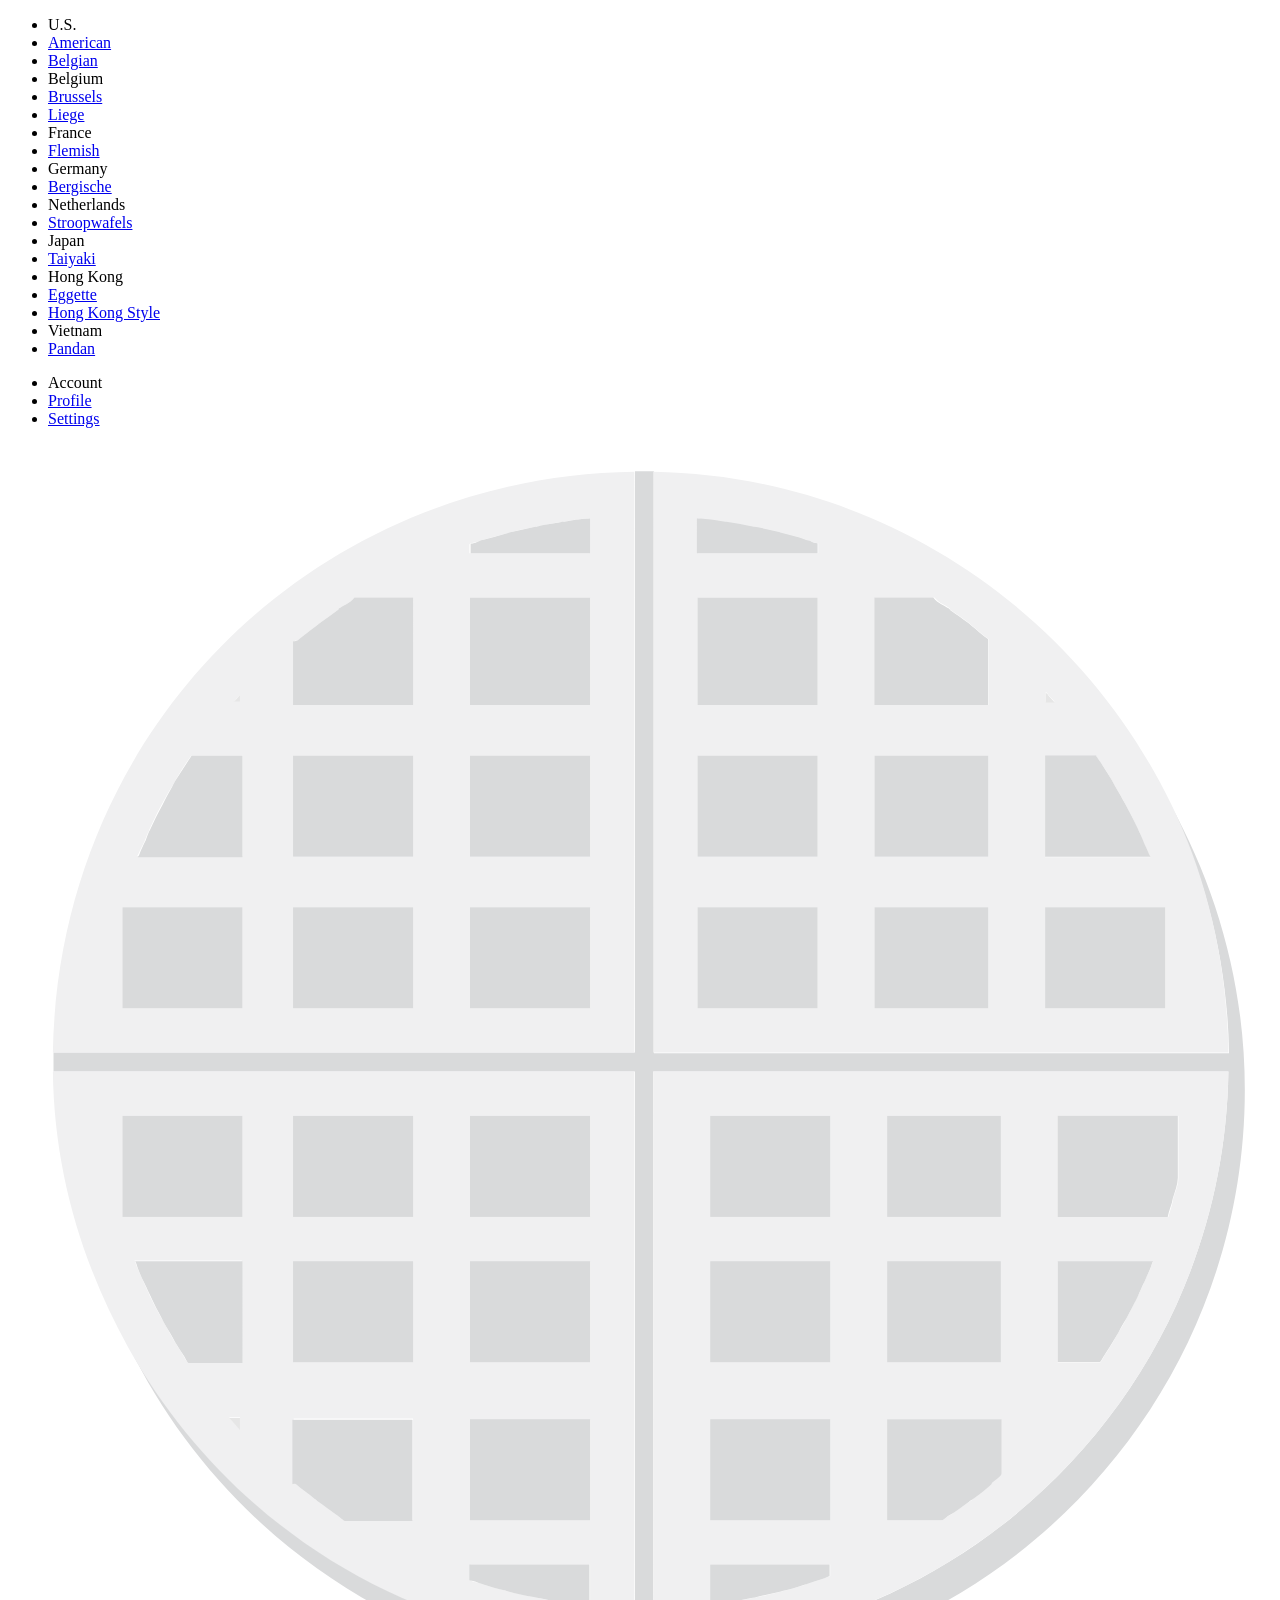
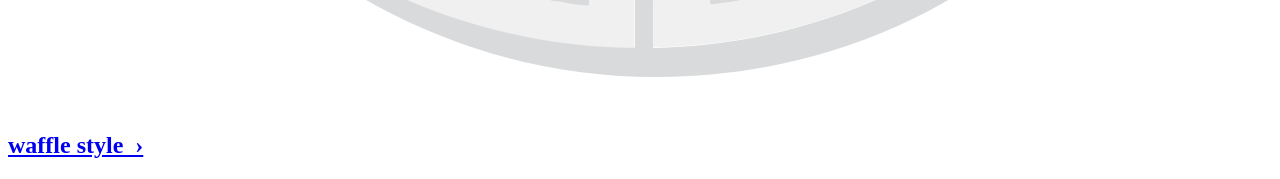
==== index.html @ 19d5d861 "Title Page svg image/icons" ====
<!doctype html>
<html class="no-js" lang="en">
    <head>
        <meta charset="utf-8" />
        <meta name="viewport" content="width=device-width, initial-scale=1.0" />
        <title>Waffle Style</title>
        <link rel="stylesheet" href="stylesheets/app.css" />
        <link href='http://fonts.googleapis.com/css?family=Corben:400,700|Quicksand' rel='stylesheet' type='text/css'>
        <script src="bower_components/modernizr/modernizr.js"></script>
    </head>
    <body>    
   
        <!--off-canvas menu-->
        <div class="off-canvas-wrap" data-offcanvas>
           <div class="inner-wrap">
                <nav class="tab-bar top-bar" data-topbar role="navigation" data-options="sticky_on: small">
                    <section class="left-small">
                        <a class="left-off-canvas-toggle menu-icon" href="#"><span></span></a>
                    </section>

                    <section class="right-small">
                        <a class="right-off-canvas-toggle menu-icon" href="#"><span></span></a>
                    </section>
                </nav>

               <!--left off-canvas menu-->
               <aside class="left-off-canvas-menu">
                  <ul class="off-canvas-list">
                    <li><label>U.S.</label></li>
                    <li><a href="#">American</a></li>
                    <li><a href="#">Belgian</a></li>

                    <li><label>Belgium</label></li>
                    <li><a href="#">Brussels</a></li>
                    <li><a href="#">Liege</a></li>

                    <li><label>France</label></li>
                    <li><a href="#">Flemish</a></li>

                    <li><label>Germany</label></li>
                    <li><a href="#">Bergische</a></li>

                    <li><label>Netherlands</label></li>
                    <li><a href="#">Stroopwafels</a></li>

                    <li><label>Japan</label></li>
                    <li><a href="#">Taiyaki</a></li>

                    <li><label>Hong Kong</label></li>
                    <li><a href="#">Eggette</a></li>
                    <li><a href="#">Hong Kong Style</a></li>

                    <li><label>Vietnam</label></li>
                    <li><a href="#">Pandan</a></li>
                  </ul>
                </aside>
               
               <!--right off-canvas menu-->
               <aside class="right-off-canvas-menu">
                  <ul class="off-canvas-list">
                    <li><label>Account</label></li>
                    <li><a href="#">Profile</a></li>
                    <li><a href="#">Settings</a></li>
                  </ul>
                </aside>
               
               <div class="main-section">
                    <div class="row">
                        <div class="large-12 columns">
                            <section class="text-center">
                                <svg viewBox="0 0 200 200">
                                    <use xlink:href="images/wafflesvg.svg#waffle-svg"></use>
                                </svg>
                                <h1 class="title"><a href="#">waffle style &nbsp;&rsaquo;</a></h1>
                            </section>
                        </div>    
                    </div>
               
               </div>

               <a class="exit-off-canvas"></a>
            </div>
        </div>

        <script src="bower_components/jquery/dist/jquery.min.js"></script>
        <script src="bower_components/foundation/js/foundation.min.js"></script>
        <script src="js/app.js"></script>
        
        <script>
            $(document).foundation();
        </script>
    </body>
</html>
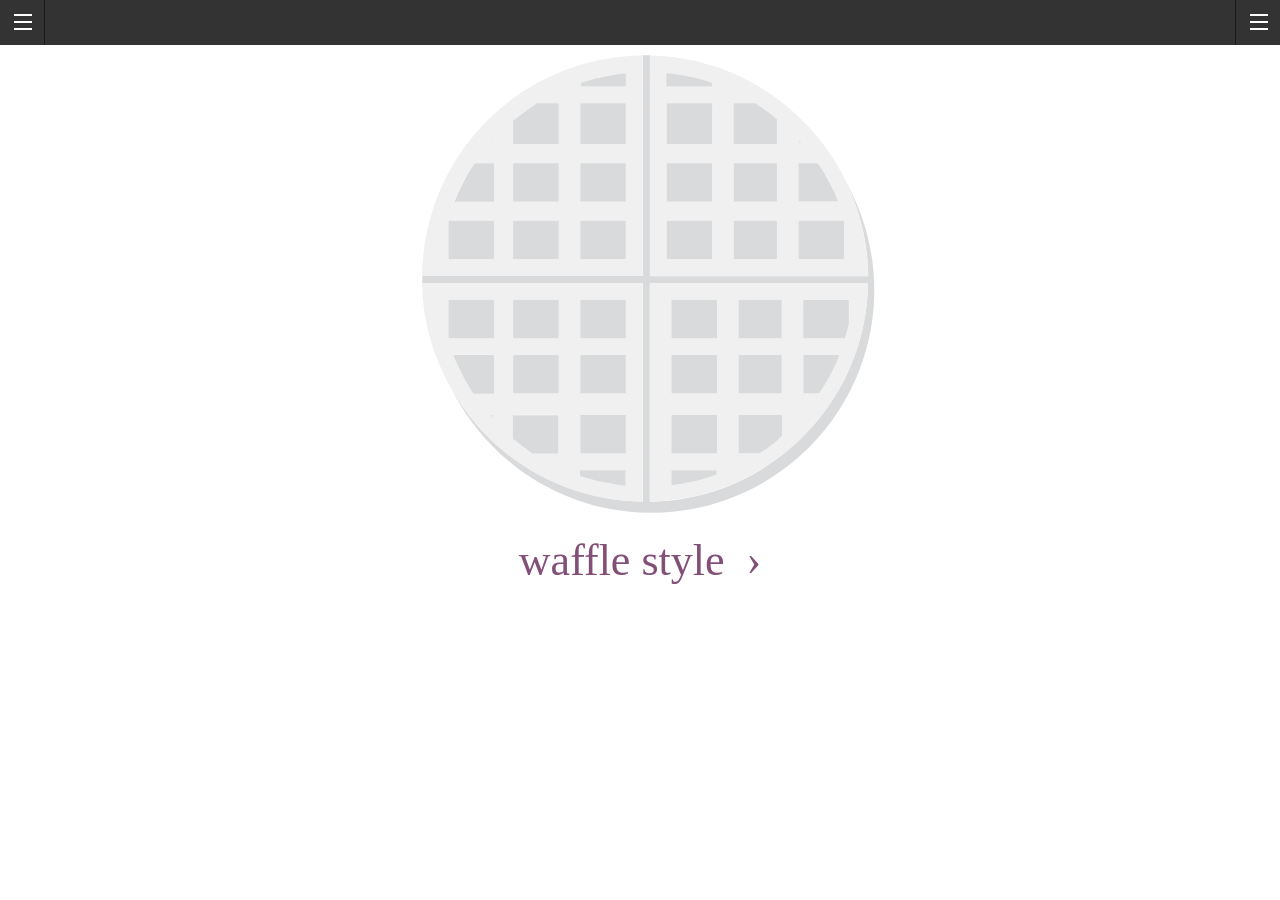
==== commit b75fdb08: "Added bower_components" ====
--- a/index.html
+++ b/index.html
@@ -66,9 +66,9 @@
                
                <div class="main-section">
                     <div class="row">
-                        <div class="large-12 columns">
+                        <div class="small-6 small-centered columns">
                             <section class="text-center">
-                                <svg viewBox="0 0 200 200">
+                                <svg viewBox="0 0 196 198">
                                     <use xlink:href="images/wafflesvg.svg#waffle-svg"></use>
                                 </svg>
                                 <h1 class="title"><a href="#">waffle style &nbsp;&rsaquo;</a></h1>
--- a/stylesheets/app.css
+++ b/stylesheets/app.css
@@ -0,0 +1,9064 @@
+/* line 347, ../bower_components/foundation/scss/foundation/components/_global.scss */
+meta.foundation-version {
+  font-family: "/5.4.7/";
+}
+
+/* line 351, ../bower_components/foundation/scss/foundation/components/_global.scss */
+meta.foundation-mq-small {
+  font-family: "/only screen/";
+  width: 0em;
+}
+
+/* line 356, ../bower_components/foundation/scss/foundation/components/_global.scss */
+meta.foundation-mq-medium {
+  font-family: "/only screen and (min-width:40.063em)/";
+  width: 40.063em;
+}
+
+/* line 361, ../bower_components/foundation/scss/foundation/components/_global.scss */
+meta.foundation-mq-large {
+  font-family: "/only screen and (min-width:64.063em)/";
+  width: 64.063em;
+}
+
+/* line 366, ../bower_components/foundation/scss/foundation/components/_global.scss */
+meta.foundation-mq-xlarge {
+  font-family: "/only screen and (min-width:90.063em)/";
+  width: 90.063em;
+}
+
+/* line 371, ../bower_components/foundation/scss/foundation/components/_global.scss */
+meta.foundation-mq-xxlarge {
+  font-family: "/only screen and (min-width:120.063em)/";
+  width: 120.063em;
+}
+
+/* line 376, ../bower_components/foundation/scss/foundation/components/_global.scss */
+meta.foundation-data-attribute-namespace {
+  font-family: false;
+}
+
+/* line 383, ../bower_components/foundation/scss/foundation/components/_global.scss */
+html, body {
+  height: 100%;
+}
+
+/* line 388, ../bower_components/foundation/scss/foundation/components/_global.scss */
+*,
+*:before,
+*:after {
+  -webkit-box-sizing: border-box;
+  -moz-box-sizing: border-box;
+  box-sizing: border-box;
+}
+
+/* line 393, ../bower_components/foundation/scss/foundation/components/_global.scss */
+html,
+body {
+  font-size: 100%;
+}
+
+/* line 396, ../bower_components/foundation/scss/foundation/components/_global.scss */
+body {
+  background: white;
+  color: #333333;
+  padding: 0;
+  margin: 0;
+  font-family: "Quicksand", sans-serif;
+  font-weight: 400;
+  font-style: normal;
+  line-height: 1.5;
+  position: relative;
+  cursor: auto;
+}
+
+/* line 409, ../bower_components/foundation/scss/foundation/components/_global.scss */
+a:hover {
+  cursor: pointer;
+}
+
+/* line 412, ../bower_components/foundation/scss/foundation/components/_global.scss */
+img {
+  max-width: 100%;
+  height: auto;
+}
+
+/* line 414, ../bower_components/foundation/scss/foundation/components/_global.scss */
+img {
+  -ms-interpolation-mode: bicubic;
+}
+
+/* line 420, ../bower_components/foundation/scss/foundation/components/_global.scss */
+#map_canvas img,
+#map_canvas embed,
+#map_canvas object,
+.map_canvas img,
+.map_canvas embed,
+.map_canvas object {
+  max-width: none !important;
+}
+
+/* line 425, ../bower_components/foundation/scss/foundation/components/_global.scss */
+.left {
+  float: left !important;
+}
+
+/* line 426, ../bower_components/foundation/scss/foundation/components/_global.scss */
+.right {
+  float: right !important;
+}
+
+/* line 172, ../bower_components/foundation/scss/foundation/components/_global.scss */
+.clearfix:before, .clearfix:after {
+  content: " ";
+  display: table;
+}
+/* line 173, ../bower_components/foundation/scss/foundation/components/_global.scss */
+.clearfix:after {
+  clear: both;
+}
+
+/* line 430, ../bower_components/foundation/scss/foundation/components/_global.scss */
+.hide {
+  display: none !important;
+  visibility: hidden;
+}
+
+/* line 436, ../bower_components/foundation/scss/foundation/components/_global.scss */
+.invisible {
+  visibility: hidden;
+}
+
+/* line 442, ../bower_components/foundation/scss/foundation/components/_global.scss */
+.antialiased {
+  -webkit-font-smoothing: antialiased;
+  -moz-osx-font-smoothing: grayscale;
+}
+
+/* line 445, ../bower_components/foundation/scss/foundation/components/_global.scss */
+img {
+  display: inline-block;
+  vertical-align: middle;
+}
+
+/* line 455, ../bower_components/foundation/scss/foundation/components/_global.scss */
+textarea {
+  height: auto;
+  min-height: 50px;
+}
+
+/* line 458, ../bower_components/foundation/scss/foundation/components/_global.scss */
+select {
+  width: 100%;
+}
+
+/* line 218, ../bower_components/foundation/scss/foundation/components/_grid.scss */
+.row {
+  width: 100%;
+  margin-left: auto;
+  margin-right: auto;
+  margin-top: 0;
+  margin-bottom: 0;
+  max-width: 62.5rem;
+}
+/* line 172, ../bower_components/foundation/scss/foundation/components/_global.scss */
+.row:before, .row:after {
+  content: " ";
+  display: table;
+}
+/* line 173, ../bower_components/foundation/scss/foundation/components/_global.scss */
+.row:after {
+  clear: both;
+}
+/* line 223, ../bower_components/foundation/scss/foundation/components/_grid.scss */
+.row.collapse > .column,
+.row.collapse > .columns {
+  padding-left: 0;
+  padding-right: 0;
+}
+/* line 225, ../bower_components/foundation/scss/foundation/components/_grid.scss */
+.row.collapse .row {
+  margin-left: 0;
+  margin-right: 0;
+}
+/* line 228, ../bower_components/foundation/scss/foundation/components/_grid.scss */
+.row .row {
+  width: auto;
+  margin-left: -0.9375rem;
+  margin-right: -0.9375rem;
+  margin-top: 0;
+  margin-bottom: 0;
+  max-width: none;
+}
+/* line 172, ../bower_components/foundation/scss/foundation/components/_global.scss */
+.row .row:before, .row .row:after {
+  content: " ";
+  display: table;
+}
+/* line 173, ../bower_components/foundation/scss/foundation/components/_global.scss */
+.row .row:after {
+  clear: both;
+}
+/* line 229, ../bower_components/foundation/scss/foundation/components/_grid.scss */
+.row .row.collapse {
+  width: auto;
+  margin: 0;
+  max-width: none;
+}
+/* line 172, ../bower_components/foundation/scss/foundation/components/_global.scss */
+.row .row.collapse:before, .row .row.collapse:after {
+  content: " ";
+  display: table;
+}
+/* line 173, ../bower_components/foundation/scss/foundation/components/_global.scss */
+.row .row.collapse:after {
+  clear: both;
+}
+
+/* line 234, ../bower_components/foundation/scss/foundation/components/_grid.scss */
+.column,
+.columns {
+  padding-left: 0.9375rem;
+  padding-right: 0.9375rem;
+  width: 100%;
+  float: left;
+}
+
+/* line 236, ../bower_components/foundation/scss/foundation/components/_grid.scss */
+[class*="column"] + [class*="column"]:last-child {
+  float: right;
+}
+
+/* line 237, ../bower_components/foundation/scss/foundation/components/_grid.scss */
+[class*="column"] + [class*="column"].end {
+  float: left;
+}
+
+@media only screen {
+  /* line 159, ../bower_components/foundation/scss/foundation/components/_grid.scss */
+  .small-push-0 {
+    position: relative;
+    left: 0%;
+    right: auto;
+  }
+
+  /* line 162, ../bower_components/foundation/scss/foundation/components/_grid.scss */
+  .small-pull-0 {
+    position: relative;
+    right: 0%;
+    left: auto;
+  }
+
+  /* line 159, ../bower_components/foundation/scss/foundation/components/_grid.scss */
+  .small-push-1 {
+    position: relative;
+    left: 8.33333%;
+    right: auto;
+  }
+
+  /* line 162, ../bower_components/foundation/scss/foundation/components/_grid.scss */
+  .small-pull-1 {
+    position: relative;
+    right: 8.33333%;
+    left: auto;
+  }
+
+  /* line 159, ../bower_components/foundation/scss/foundation/components/_grid.scss */
+  .small-push-2 {
+    position: relative;
+    left: 16.66667%;
+    right: auto;
+  }
+
+  /* line 162, ../bower_components/foundation/scss/foundation/components/_grid.scss */
+  .small-pull-2 {
+    position: relative;
+    right: 16.66667%;
+    left: auto;
+  }
+
+  /* line 159, ../bower_components/foundation/scss/foundation/components/_grid.scss */
+  .small-push-3 {
+    position: relative;
+    left: 25%;
+    right: auto;
+  }
+
+  /* line 162, ../bower_components/foundation/scss/foundation/components/_grid.scss */
+  .small-pull-3 {
+    position: relative;
+    right: 25%;
+    left: auto;
+  }
+
+  /* line 159, ../bower_components/foundation/scss/foundation/components/_grid.scss */
+  .small-push-4 {
+    position: relative;
+    left: 33.33333%;
+    right: auto;
+  }
+
+  /* line 162, ../bower_components/foundation/scss/foundation/components/_grid.scss */
+  .small-pull-4 {
+    position: relative;
+    right: 33.33333%;
+    left: auto;
+  }
+
+  /* line 159, ../bower_components/foundation/scss/foundation/components/_grid.scss */
+  .small-push-5 {
+    position: relative;
+    left: 41.66667%;
+    right: auto;
+  }
+
+  /* line 162, ../bower_components/foundation/scss/foundation/components/_grid.scss */
+  .small-pull-5 {
+    position: relative;
+    right: 41.66667%;
+    left: auto;
+  }
+
+  /* line 159, ../bower_components/foundation/scss/foundation/components/_grid.scss */
+  .small-push-6 {
+    position: relative;
+    left: 50%;
+    right: auto;
+  }
+
+  /* line 162, ../bower_components/foundation/scss/foundation/components/_grid.scss */
+  .small-pull-6 {
+    position: relative;
+    right: 50%;
+    left: auto;
+  }
+
+  /* line 159, ../bower_components/foundation/scss/foundation/components/_grid.scss */
+  .small-push-7 {
+    position: relative;
+    left: 58.33333%;
+    right: auto;
+  }
+
+  /* line 162, ../bower_components/foundation/scss/foundation/components/_grid.scss */
+  .small-pull-7 {
+    position: relative;
+    right: 58.33333%;
+    left: auto;
+  }
+
+  /* line 159, ../bower_components/foundation/scss/foundation/components/_grid.scss */
+  .small-push-8 {
+    position: relative;
+    left: 66.66667%;
+    right: auto;
+  }
+
+  /* line 162, ../bower_components/foundation/scss/foundation/components/_grid.scss */
+  .small-pull-8 {
+    position: relative;
+    right: 66.66667%;
+    left: auto;
+  }
+
+  /* line 159, ../bower_components/foundation/scss/foundation/components/_grid.scss */
+  .small-push-9 {
+    position: relative;
+    left: 75%;
+    right: auto;
+  }
+
+  /* line 162, ../bower_components/foundation/scss/foundation/components/_grid.scss */
+  .small-pull-9 {
+    position: relative;
+    right: 75%;
+    left: auto;
+  }
+
+  /* line 159, ../bower_components/foundation/scss/foundation/components/_grid.scss */
+  .small-push-10 {
+    position: relative;
+    left: 83.33333%;
+    right: auto;
+  }
+
+  /* line 162, ../bower_components/foundation/scss/foundation/components/_grid.scss */
+  .small-pull-10 {
+    position: relative;
+    right: 83.33333%;
+    left: auto;
+  }
+
+  /* line 159, ../bower_components/foundation/scss/foundation/components/_grid.scss */
+  .small-push-11 {
+    position: relative;
+    left: 91.66667%;
+    right: auto;
+  }
+
+  /* line 162, ../bower_components/foundation/scss/foundation/components/_grid.scss */
+  .small-pull-11 {
+    position: relative;
+    right: 91.66667%;
+    left: auto;
+  }
+
+  /* line 168, ../bower_components/foundation/scss/foundation/components/_grid.scss */
+  .column,
+  .columns {
+    position: relative;
+    padding-left: 0.9375rem;
+    padding-right: 0.9375rem;
+    float: left;
+  }
+
+  /* line 172, ../bower_components/foundation/scss/foundation/components/_grid.scss */
+  .small-1 {
+    width: 8.33333%;
+  }
+
+  /* line 172, ../bower_components/foundation/scss/foundation/components/_grid.scss */
+  .small-2 {
+    width: 16.66667%;
+  }
+
+  /* line 172, ../bower_components/foundation/scss/foundation/components/_grid.scss */
+  .small-3 {
+    width: 25%;
+  }
+
+  /* line 172, ../bower_components/foundation/scss/foundation/components/_grid.scss */
+  .small-4 {
+    width: 33.33333%;
+  }
+
+  /* line 172, ../bower_components/foundation/scss/foundation/components/_grid.scss */
+  .small-5 {
+    width: 41.66667%;
+  }
+
+  /* line 172, ../bower_components/foundation/scss/foundation/components/_grid.scss */
+  .small-6 {
+    width: 50%;
+  }
+
+  /* line 172, ../bower_components/foundation/scss/foundation/components/_grid.scss */
+  .small-7 {
+    width: 58.33333%;
+  }
+
+  /* line 172, ../bower_components/foundation/scss/foundation/components/_grid.scss */
+  .small-8 {
+    width: 66.66667%;
+  }
+
+  /* line 172, ../bower_components/foundation/scss/foundation/components/_grid.scss */
+  .small-9 {
+    width: 75%;
+  }
+
+  /* line 172, ../bower_components/foundation/scss/foundation/components/_grid.scss */
+  .small-10 {
+    width: 83.33333%;
+  }
+
+  /* line 172, ../bower_components/foundation/scss/foundation/components/_grid.scss */
+  .small-11 {
+    width: 91.66667%;
+  }
+
+  /* line 172, ../bower_components/foundation/scss/foundation/components/_grid.scss */
+  .small-12 {
+    width: 100%;
+  }
+
+  /* line 178, ../bower_components/foundation/scss/foundation/components/_grid.scss */
+  .small-offset-0 {
+    margin-left: 0% !important;
+  }
+
+  /* line 178, ../bower_components/foundation/scss/foundation/components/_grid.scss */
+  .small-offset-1 {
+    margin-left: 8.33333% !important;
+  }
+
+  /* line 178, ../bower_components/foundation/scss/foundation/components/_grid.scss */
+  .small-offset-2 {
+    margin-left: 16.66667% !important;
+  }
+
+  /* line 178, ../bower_components/foundation/scss/foundation/components/_grid.scss */
+  .small-offset-3 {
+    margin-left: 25% !important;
+  }
+
+  /* line 178, ../bower_components/foundation/scss/foundation/components/_grid.scss */
+  .small-offset-4 {
+    margin-left: 33.33333% !important;
+  }
+
+  /* line 178, ../bower_components/foundation/scss/foundation/components/_grid.scss */
+  .small-offset-5 {
+    margin-left: 41.66667% !important;
+  }
+
+  /* line 178, ../bower_components/foundation/scss/foundation/components/_grid.scss */
+  .small-offset-6 {
+    margin-left: 50% !important;
+  }
+
+  /* line 178, ../bower_components/foundation/scss/foundation/components/_grid.scss */
+  .small-offset-7 {
+    margin-left: 58.33333% !important;
+  }
+
+  /* line 178, ../bower_components/foundation/scss/foundation/components/_grid.scss */
+  .small-offset-8 {
+    margin-left: 66.66667% !important;
+  }
+
+  /* line 178, ../bower_components/foundation/scss/foundation/components/_grid.scss */
+  .small-offset-9 {
+    margin-left: 75% !important;
+  }
+
+  /* line 178, ../bower_components/foundation/scss/foundation/components/_grid.scss */
+  .small-offset-10 {
+    margin-left: 83.33333% !important;
+  }
+
+  /* line 178, ../bower_components/foundation/scss/foundation/components/_grid.scss */
+  .small-offset-11 {
+    margin-left: 91.66667% !important;
+  }
+
+  /* line 180, ../bower_components/foundation/scss/foundation/components/_grid.scss */
+  .small-reset-order {
+    margin-left: 0;
+    margin-right: 0;
+    left: auto;
+    right: auto;
+    float: left;
+  }
+
+  /* line 189, ../bower_components/foundation/scss/foundation/components/_grid.scss */
+  .column.small-centered,
+  .columns.small-centered {
+    margin-left: auto;
+    margin-right: auto;
+    float: none;
+  }
+
+  /* line 192, ../bower_components/foundation/scss/foundation/components/_grid.scss */
+  .column.small-uncentered,
+  .columns.small-uncentered {
+    margin-left: 0;
+    margin-right: 0;
+    float: left;
+  }
+
+  /* line 200, ../bower_components/foundation/scss/foundation/components/_grid.scss */
+  .column.small-centered:last-child,
+  .columns.small-centered:last-child {
+    float: none;
+  }
+
+  /* line 206, ../bower_components/foundation/scss/foundation/components/_grid.scss */
+  .column.small-uncentered:last-child,
+  .columns.small-uncentered:last-child {
+    float: left;
+  }
+
+  /* line 211, ../bower_components/foundation/scss/foundation/components/_grid.scss */
+  .column.small-uncentered.opposite,
+  .columns.small-uncentered.opposite {
+    float: right;
+  }
+}
+@media only screen and (min-width: 40.063em) {
+  /* line 159, ../bower_components/foundation/scss/foundation/components/_grid.scss */
+  .medium-push-0 {
+    position: relative;
+    left: 0%;
+    right: auto;
+  }
+
+  /* line 162, ../bower_components/foundation/scss/foundation/components/_grid.scss */
+  .medium-pull-0 {
+    position: relative;
+    right: 0%;
+    left: auto;
+  }
+
+  /* line 159, ../bower_components/foundation/scss/foundation/components/_grid.scss */
+  .medium-push-1 {
+    position: relative;
+    left: 8.33333%;
+    right: auto;
+  }
+
+  /* line 162, ../bower_components/foundation/scss/foundation/components/_grid.scss */
+  .medium-pull-1 {
+    position: relative;
+    right: 8.33333%;
+    left: auto;
+  }
+
+  /* line 159, ../bower_components/foundation/scss/foundation/components/_grid.scss */
+  .medium-push-2 {
+    position: relative;
+    left: 16.66667%;
+    right: auto;
+  }
+
+  /* line 162, ../bower_components/foundation/scss/foundation/components/_grid.scss */
+  .medium-pull-2 {
+    position: relative;
+    right: 16.66667%;
+    left: auto;
+  }
+
+  /* line 159, ../bower_components/foundation/scss/foundation/components/_grid.scss */
+  .medium-push-3 {
+    position: relative;
+    left: 25%;
+    right: auto;
+  }
+
+  /* line 162, ../bower_components/foundation/scss/foundation/components/_grid.scss */
+  .medium-pull-3 {
+    position: relative;
+    right: 25%;
+    left: auto;
+  }
+
+  /* line 159, ../bower_components/foundation/scss/foundation/components/_grid.scss */
+  .medium-push-4 {
+    position: relative;
+    left: 33.33333%;
+    right: auto;
+  }
+
+  /* line 162, ../bower_components/foundation/scss/foundation/components/_grid.scss */
+  .medium-pull-4 {
+    position: relative;
+    right: 33.33333%;
+    left: auto;
+  }
+
+  /* line 159, ../bower_components/foundation/scss/foundation/components/_grid.scss */
+  .medium-push-5 {
+    position: relative;
+    left: 41.66667%;
+    right: auto;
+  }
+
+  /* line 162, ../bower_components/foundation/scss/foundation/components/_grid.scss */
+  .medium-pull-5 {
+    position: relative;
+    right: 41.66667%;
+    left: auto;
+  }
+
+  /* line 159, ../bower_components/foundation/scss/foundation/components/_grid.scss */
+  .medium-push-6 {
+    position: relative;
+    left: 50%;
+    right: auto;
+  }
+
+  /* line 162, ../bower_components/foundation/scss/foundation/components/_grid.scss */
+  .medium-pull-6 {
+    position: relative;
+    right: 50%;
+    left: auto;
+  }
+
+  /* line 159, ../bower_components/foundation/scss/foundation/components/_grid.scss */
+  .medium-push-7 {
+    position: relative;
+    left: 58.33333%;
+    right: auto;
+  }
+
+  /* line 162, ../bower_components/foundation/scss/foundation/components/_grid.scss */
+  .medium-pull-7 {
+    position: relative;
+    right: 58.33333%;
+    left: auto;
+  }
+
+  /* line 159, ../bower_components/foundation/scss/foundation/components/_grid.scss */
+  .medium-push-8 {
+    position: relative;
+    left: 66.66667%;
+    right: auto;
+  }
+
+  /* line 162, ../bower_components/foundation/scss/foundation/components/_grid.scss */
+  .medium-pull-8 {
+    position: relative;
+    right: 66.66667%;
+    left: auto;
+  }
+
+  /* line 159, ../bower_components/foundation/scss/foundation/components/_grid.scss */
+  .medium-push-9 {
+    position: relative;
+    left: 75%;
+    right: auto;
+  }
+
+  /* line 162, ../bower_components/foundation/scss/foundation/components/_grid.scss */
+  .medium-pull-9 {
+    position: relative;
+    right: 75%;
+    left: auto;
+  }
+
+  /* line 159, ../bower_components/foundation/scss/foundation/components/_grid.scss */
+  .medium-push-10 {
+    position: relative;
+    left: 83.33333%;
+    right: auto;
+  }
+
+  /* line 162, ../bower_components/foundation/scss/foundation/components/_grid.scss */
+  .medium-pull-10 {
+    position: relative;
+    right: 83.33333%;
+    left: auto;
+  }
+
+  /* line 159, ../bower_components/foundation/scss/foundation/components/_grid.scss */
+  .medium-push-11 {
+    position: relative;
+    left: 91.66667%;
+    right: auto;
+  }
+
+  /* line 162, ../bower_components/foundation/scss/foundation/components/_grid.scss */
+  .medium-pull-11 {
+    position: relative;
+    right: 91.66667%;
+    left: auto;
+  }
+
+  /* line 168, ../bower_components/foundation/scss/foundation/components/_grid.scss */
+  .column,
+  .columns {
+    position: relative;
+    padding-left: 0.9375rem;
+    padding-right: 0.9375rem;
+    float: left;
+  }
+
+  /* line 172, ../bower_components/foundation/scss/foundation/components/_grid.scss */
+  .medium-1 {
+    width: 8.33333%;
+  }
+
+  /* line 172, ../bower_components/foundation/scss/foundation/components/_grid.scss */
+  .medium-2 {
+    width: 16.66667%;
+  }
+
+  /* line 172, ../bower_components/foundation/scss/foundation/components/_grid.scss */
+  .medium-3 {
+    width: 25%;
+  }
+
+  /* line 172, ../bower_components/foundation/scss/foundation/components/_grid.scss */
+  .medium-4 {
+    width: 33.33333%;
+  }
+
+  /* line 172, ../bower_components/foundation/scss/foundation/components/_grid.scss */
+  .medium-5 {
+    width: 41.66667%;
+  }
+
+  /* line 172, ../bower_components/foundation/scss/foundation/components/_grid.scss */
+  .medium-6 {
+    width: 50%;
+  }
+
+  /* line 172, ../bower_components/foundation/scss/foundation/components/_grid.scss */
+  .medium-7 {
+    width: 58.33333%;
+  }
+
+  /* line 172, ../bower_components/foundation/scss/foundation/components/_grid.scss */
+  .medium-8 {
+    width: 66.66667%;
+  }
+
+  /* line 172, ../bower_components/foundation/scss/foundation/components/_grid.scss */
+  .medium-9 {
+    width: 75%;
+  }
+
+  /* line 172, ../bower_components/foundation/scss/foundation/components/_grid.scss */
+  .medium-10 {
+    width: 83.33333%;
+  }
+
+  /* line 172, ../bower_components/foundation/scss/foundation/components/_grid.scss */
+  .medium-11 {
+    width: 91.66667%;
+  }
+
+  /* line 172, ../bower_components/foundation/scss/foundation/components/_grid.scss */
+  .medium-12 {
+    width: 100%;
+  }
+
+  /* line 178, ../bower_components/foundation/scss/foundation/components/_grid.scss */
+  .medium-offset-0 {
+    margin-left: 0% !important;
+  }
+
+  /* line 178, ../bower_components/foundation/scss/foundation/components/_grid.scss */
+  .medium-offset-1 {
+    margin-left: 8.33333% !important;
+  }
+
+  /* line 178, ../bower_components/foundation/scss/foundation/components/_grid.scss */
+  .medium-offset-2 {
+    margin-left: 16.66667% !important;
+  }
+
+  /* line 178, ../bower_components/foundation/scss/foundation/components/_grid.scss */
+  .medium-offset-3 {
+    margin-left: 25% !important;
+  }
+
+  /* line 178, ../bower_components/foundation/scss/foundation/components/_grid.scss */
+  .medium-offset-4 {
+    margin-left: 33.33333% !important;
+  }
+
+  /* line 178, ../bower_components/foundation/scss/foundation/components/_grid.scss */
+  .medium-offset-5 {
+    margin-left: 41.66667% !important;
+  }
+
+  /* line 178, ../bower_components/foundation/scss/foundation/components/_grid.scss */
+  .medium-offset-6 {
+    margin-left: 50% !important;
+  }
+
+  /* line 178, ../bower_components/foundation/scss/foundation/components/_grid.scss */
+  .medium-offset-7 {
+    margin-left: 58.33333% !important;
+  }
+
+  /* line 178, ../bower_components/foundation/scss/foundation/components/_grid.scss */
+  .medium-offset-8 {
+    margin-left: 66.66667% !important;
+  }
+
+  /* line 178, ../bower_components/foundation/scss/foundation/components/_grid.scss */
+  .medium-offset-9 {
+    margin-left: 75% !important;
+  }
+
+  /* line 178, ../bower_components/foundation/scss/foundation/components/_grid.scss */
+  .medium-offset-10 {
+    margin-left: 83.33333% !important;
+  }
+
+  /* line 178, ../bower_components/foundation/scss/foundation/components/_grid.scss */
+  .medium-offset-11 {
+    margin-left: 91.66667% !important;
+  }
+
+  /* line 180, ../bower_components/foundation/scss/foundation/components/_grid.scss */
+  .medium-reset-order {
+    margin-left: 0;
+    margin-right: 0;
+    left: auto;
+    right: auto;
+    float: left;
+  }
+
+  /* line 189, ../bower_components/foundation/scss/foundation/components/_grid.scss */
+  .column.medium-centered,
+  .columns.medium-centered {
+    margin-left: auto;
+    margin-right: auto;
+    float: none;
+  }
+
+  /* line 192, ../bower_components/foundation/scss/foundation/components/_grid.scss */
+  .column.medium-uncentered,
+  .columns.medium-uncentered {
+    margin-left: 0;
+    margin-right: 0;
+    float: left;
+  }
+
+  /* line 200, ../bower_components/foundation/scss/foundation/components/_grid.scss */
+  .column.medium-centered:last-child,
+  .columns.medium-centered:last-child {
+    float: none;
+  }
+
+  /* line 206, ../bower_components/foundation/scss/foundation/components/_grid.scss */
+  .column.medium-uncentered:last-child,
+  .columns.medium-uncentered:last-child {
+    float: left;
+  }
+
+  /* line 211, ../bower_components/foundation/scss/foundation/components/_grid.scss */
+  .column.medium-uncentered.opposite,
+  .columns.medium-uncentered.opposite {
+    float: right;
+  }
+
+  /* line 247, ../bower_components/foundation/scss/foundation/components/_grid.scss */
+  .push-0 {
+    position: relative;
+    left: 0%;
+    right: auto;
+  }
+
+  /* line 250, ../bower_components/foundation/scss/foundation/components/_grid.scss */
+  .pull-0 {
+    position: relative;
+    right: 0%;
+    left: auto;
+  }
+
+  /* line 247, ../bower_components/foundation/scss/foundation/components/_grid.scss */
+  .push-1 {
+    position: relative;
+    left: 8.33333%;
+    right: auto;
+  }
+
+  /* line 250, ../bower_components/foundation/scss/foundation/components/_grid.scss */
+  .pull-1 {
+    position: relative;
+    right: 8.33333%;
+    left: auto;
+  }
+
+  /* line 247, ../bower_components/foundation/scss/foundation/components/_grid.scss */
+  .push-2 {
+    position: relative;
+    left: 16.66667%;
+    right: auto;
+  }
+
+  /* line 250, ../bower_components/foundation/scss/foundation/components/_grid.scss */
+  .pull-2 {
+    position: relative;
+    right: 16.66667%;
+    left: auto;
+  }
+
+  /* line 247, ../bower_components/foundation/scss/foundation/components/_grid.scss */
+  .push-3 {
+    position: relative;
+    left: 25%;
+    right: auto;
+  }
+
+  /* line 250, ../bower_components/foundation/scss/foundation/components/_grid.scss */
+  .pull-3 {
+    position: relative;
+    right: 25%;
+    left: auto;
+  }
+
+  /* line 247, ../bower_components/foundation/scss/foundation/components/_grid.scss */
+  .push-4 {
+    position: relative;
+    left: 33.33333%;
+    right: auto;
+  }
+
+  /* line 250, ../bower_components/foundation/scss/foundation/components/_grid.scss */
+  .pull-4 {
+    position: relative;
+    right: 33.33333%;
+    left: auto;
+  }
+
+  /* line 247, ../bower_components/foundation/scss/foundation/components/_grid.scss */
+  .push-5 {
+    position: relative;
+    left: 41.66667%;
+    right: auto;
+  }
+
+  /* line 250, ../bower_components/foundation/scss/foundation/components/_grid.scss */
+  .pull-5 {
+    position: relative;
+    right: 41.66667%;
+    left: auto;
+  }
+
+  /* line 247, ../bower_components/foundation/scss/foundation/components/_grid.scss */
+  .push-6 {
+    position: relative;
+    left: 50%;
+    right: auto;
+  }
+
+  /* line 250, ../bower_components/foundation/scss/foundation/components/_grid.scss */
+  .pull-6 {
+    position: relative;
+    right: 50%;
+    left: auto;
+  }
+
+  /* line 247, ../bower_components/foundation/scss/foundation/components/_grid.scss */
+  .push-7 {
+    position: relative;
+    left: 58.33333%;
+    right: auto;
+  }
+
+  /* line 250, ../bower_components/foundation/scss/foundation/components/_grid.scss */
+  .pull-7 {
+    position: relative;
+    right: 58.33333%;
+    left: auto;
+  }
+
+  /* line 247, ../bower_components/foundation/scss/foundation/components/_grid.scss */
+  .push-8 {
+    position: relative;
+    left: 66.66667%;
+    right: auto;
+  }
+
+  /* line 250, ../bower_components/foundation/scss/foundation/components/_grid.scss */
+  .pull-8 {
+    position: relative;
+    right: 66.66667%;
+    left: auto;
+  }
+
+  /* line 247, ../bower_components/foundation/scss/foundation/components/_grid.scss */
+  .push-9 {
+    position: relative;
+    left: 75%;
+    right: auto;
+  }
+
+  /* line 250, ../bower_components/foundation/scss/foundation/components/_grid.scss */
+  .pull-9 {
+    position: relative;
+    right: 75%;
+    left: auto;
+  }
+
+  /* line 247, ../bower_components/foundation/scss/foundation/components/_grid.scss */
+  .push-10 {
+    position: relative;
+    left: 83.33333%;
+    right: auto;
+  }
+
+  /* line 250, ../bower_components/foundation/scss/foundation/components/_grid.scss */
+  .pull-10 {
+    position: relative;
+    right: 83.33333%;
+    left: auto;
+  }
+
+  /* line 247, ../bower_components/foundation/scss/foundation/components/_grid.scss */
+  .push-11 {
+    position: relative;
+    left: 91.66667%;
+    right: auto;
+  }
+
+  /* line 250, ../bower_components/foundation/scss/foundation/components/_grid.scss */
+  .pull-11 {
+    position: relative;
+    right: 91.66667%;
+    left: auto;
+  }
+}
+@media only screen and (min-width: 64.063em) {
+  /* line 159, ../bower_components/foundation/scss/foundation/components/_grid.scss */
+  .large-push-0 {
+    position: relative;
+    left: 0%;
+    right: auto;
+  }
+
+  /* line 162, ../bower_components/foundation/scss/foundation/components/_grid.scss */
+  .large-pull-0 {
+    position: relative;
+    right: 0%;
+    left: auto;
+  }
+
+  /* line 159, ../bower_components/foundation/scss/foundation/components/_grid.scss */
+  .large-push-1 {
+    position: relative;
+    left: 8.33333%;
+    right: auto;
+  }
+
+  /* line 162, ../bower_components/foundation/scss/foundation/components/_grid.scss */
+  .large-pull-1 {
+    position: relative;
+    right: 8.33333%;
+    left: auto;
+  }
+
+  /* line 159, ../bower_components/foundation/scss/foundation/components/_grid.scss */
+  .large-push-2 {
+    position: relative;
+    left: 16.66667%;
+    right: auto;
+  }
+
+  /* line 162, ../bower_components/foundation/scss/foundation/components/_grid.scss */
+  .large-pull-2 {
+    position: relative;
+    right: 16.66667%;
+    left: auto;
+  }
+
+  /* line 159, ../bower_components/foundation/scss/foundation/components/_grid.scss */
+  .large-push-3 {
+    position: relative;
+    left: 25%;
+    right: auto;
+  }
+
+  /* line 162, ../bower_components/foundation/scss/foundation/components/_grid.scss */
+  .large-pull-3 {
+    position: relative;
+    right: 25%;
+    left: auto;
+  }
+
+  /* line 159, ../bower_components/foundation/scss/foundation/components/_grid.scss */
+  .large-push-4 {
+    position: relative;
+    left: 33.33333%;
+    right: auto;
+  }
+
+  /* line 162, ../bower_components/foundation/scss/foundation/components/_grid.scss */
+  .large-pull-4 {
+    position: relative;
+    right: 33.33333%;
+    left: auto;
+  }
+
+  /* line 159, ../bower_components/foundation/scss/foundation/components/_grid.scss */
+  .large-push-5 {
+    position: relative;
+    left: 41.66667%;
+    right: auto;
+  }
+
+  /* line 162, ../bower_components/foundation/scss/foundation/components/_grid.scss */
+  .large-pull-5 {
+    position: relative;
+    right: 41.66667%;
+    left: auto;
+  }
+
+  /* line 159, ../bower_components/foundation/scss/foundation/components/_grid.scss */
+  .large-push-6 {
+    position: relative;
+    left: 50%;
+    right: auto;
+  }
+
+  /* line 162, ../bower_components/foundation/scss/foundation/components/_grid.scss */
+  .large-pull-6 {
+    position: relative;
+    right: 50%;
+    left: auto;
+  }
+
+  /* line 159, ../bower_components/foundation/scss/foundation/components/_grid.scss */
+  .large-push-7 {
+    position: relative;
+    left: 58.33333%;
+    right: auto;
+  }
+
+  /* line 162, ../bower_components/foundation/scss/foundation/components/_grid.scss */
+  .large-pull-7 {
+    position: relative;
+    right: 58.33333%;
+    left: auto;
+  }
+
+  /* line 159, ../bower_components/foundation/scss/foundation/components/_grid.scss */
+  .large-push-8 {
+    position: relative;
+    left: 66.66667%;
+    right: auto;
+  }
+
+  /* line 162, ../bower_components/foundation/scss/foundation/components/_grid.scss */
+  .large-pull-8 {
+    position: relative;
+    right: 66.66667%;
+    left: auto;
+  }
+
+  /* line 159, ../bower_components/foundation/scss/foundation/components/_grid.scss */
+  .large-push-9 {
+    position: relative;
+    left: 75%;
+    right: auto;
+  }
+
+  /* line 162, ../bower_components/foundation/scss/foundation/components/_grid.scss */
+  .large-pull-9 {
+    position: relative;
+    right: 75%;
+    left: auto;
+  }
+
+  /* line 159, ../bower_components/foundation/scss/foundation/components/_grid.scss */
+  .large-push-10 {
+    position: relative;
+    left: 83.33333%;
+    right: auto;
+  }
+
+  /* line 162, ../bower_components/foundation/scss/foundation/components/_grid.scss */
+  .large-pull-10 {
+    position: relative;
+    right: 83.33333%;
+    left: auto;
+  }
+
+  /* line 159, ../bower_components/foundation/scss/foundation/components/_grid.scss */
+  .large-push-11 {
+    position: relative;
+    left: 91.66667%;
+    right: auto;
+  }
+
+  /* line 162, ../bower_components/foundation/scss/foundation/components/_grid.scss */
+  .large-pull-11 {
+    position: relative;
+    right: 91.66667%;
+    left: auto;
+  }
+
+  /* line 168, ../bower_components/foundation/scss/foundation/components/_grid.scss */
+  .column,
+  .columns {
+    position: relative;
+    padding-left: 0.9375rem;
+    padding-right: 0.9375rem;
+    float: left;
+  }
+
+  /* line 172, ../bower_components/foundation/scss/foundation/components/_grid.scss */
+  .large-1 {
+    width: 8.33333%;
+  }
+
+  /* line 172, ../bower_components/foundation/scss/foundation/components/_grid.scss */
+  .large-2 {
+    width: 16.66667%;
+  }
+
+  /* line 172, ../bower_components/foundation/scss/foundation/components/_grid.scss */
+  .large-3 {
+    width: 25%;
+  }
+
+  /* line 172, ../bower_components/foundation/scss/foundation/components/_grid.scss */
+  .large-4 {
+    width: 33.33333%;
+  }
+
+  /* line 172, ../bower_components/foundation/scss/foundation/components/_grid.scss */
+  .large-5 {
+    width: 41.66667%;
+  }
+
+  /* line 172, ../bower_components/foundation/scss/foundation/components/_grid.scss */
+  .large-6 {
+    width: 50%;
+  }
+
+  /* line 172, ../bower_components/foundation/scss/foundation/components/_grid.scss */
+  .large-7 {
+    width: 58.33333%;
+  }
+
+  /* line 172, ../bower_components/foundation/scss/foundation/components/_grid.scss */
+  .large-8 {
+    width: 66.66667%;
+  }
+
+  /* line 172, ../bower_components/foundation/scss/foundation/components/_grid.scss */
+  .large-9 {
+    width: 75%;
+  }
+
+  /* line 172, ../bower_components/foundation/scss/foundation/components/_grid.scss */
+  .large-10 {
+    width: 83.33333%;
+  }
+
+  /* line 172, ../bower_components/foundation/scss/foundation/components/_grid.scss */
+  .large-11 {
+    width: 91.66667%;
+  }
+
+  /* line 172, ../bower_components/foundation/scss/foundation/components/_grid.scss */
+  .large-12 {
+    width: 100%;
+  }
+
+  /* line 178, ../bower_components/foundation/scss/foundation/components/_grid.scss */
+  .large-offset-0 {
+    margin-left: 0% !important;
+  }
+
+  /* line 178, ../bower_components/foundation/scss/foundation/components/_grid.scss */
+  .large-offset-1 {
+    margin-left: 8.33333% !important;
+  }
+
+  /* line 178, ../bower_components/foundation/scss/foundation/components/_grid.scss */
+  .large-offset-2 {
+    margin-left: 16.66667% !important;
+  }
+
+  /* line 178, ../bower_components/foundation/scss/foundation/components/_grid.scss */
+  .large-offset-3 {
+    margin-left: 25% !important;
+  }
+
+  /* line 178, ../bower_components/foundation/scss/foundation/components/_grid.scss */
+  .large-offset-4 {
+    margin-left: 33.33333% !important;
+  }
+
+  /* line 178, ../bower_components/foundation/scss/foundation/components/_grid.scss */
+  .large-offset-5 {
+    margin-left: 41.66667% !important;
+  }
+
+  /* line 178, ../bower_components/foundation/scss/foundation/components/_grid.scss */
+  .large-offset-6 {
+    margin-left: 50% !important;
+  }
+
+  /* line 178, ../bower_components/foundation/scss/foundation/components/_grid.scss */
+  .large-offset-7 {
+    margin-left: 58.33333% !important;
+  }
+
+  /* line 178, ../bower_components/foundation/scss/foundation/components/_grid.scss */
+  .large-offset-8 {
+    margin-left: 66.66667% !important;
+  }
+
+  /* line 178, ../bower_components/foundation/scss/foundation/components/_grid.scss */
+  .large-offset-9 {
+    margin-left: 75% !important;
+  }
+
+  /* line 178, ../bower_components/foundation/scss/foundation/components/_grid.scss */
+  .large-offset-10 {
+    margin-left: 83.33333% !important;
+  }
+
+  /* line 178, ../bower_components/foundation/scss/foundation/components/_grid.scss */
+  .large-offset-11 {
+    margin-left: 91.66667% !important;
+  }
+
+  /* line 180, ../bower_components/foundation/scss/foundation/components/_grid.scss */
+  .large-reset-order {
+    margin-left: 0;
+    margin-right: 0;
+    left: auto;
+    right: auto;
+    float: left;
+  }
+
+  /* line 189, ../bower_components/foundation/scss/foundation/components/_grid.scss */
+  .column.large-centered,
+  .columns.large-centered {
+    margin-left: auto;
+    margin-right: auto;
+    float: none;
+  }
+
+  /* line 192, ../bower_components/foundation/scss/foundation/components/_grid.scss */
+  .column.large-uncentered,
+  .columns.large-uncentered {
+    margin-left: 0;
+    margin-right: 0;
+    float: left;
+  }
+
+  /* line 200, ../bower_components/foundation/scss/foundation/components/_grid.scss */
+  .column.large-centered:last-child,
+  .columns.large-centered:last-child {
+    float: none;
+  }
+
+  /* line 206, ../bower_components/foundation/scss/foundation/components/_grid.scss */
+  .column.large-uncentered:last-child,
+  .columns.large-uncentered:last-child {
+    float: left;
+  }
+
+  /* line 211, ../bower_components/foundation/scss/foundation/components/_grid.scss */
+  .column.large-uncentered.opposite,
+  .columns.large-uncentered.opposite {
+    float: right;
+  }
+
+  /* line 258, ../bower_components/foundation/scss/foundation/components/_grid.scss */
+  .push-0 {
+    position: relative;
+    left: 0%;
+    right: auto;
+  }
+
+  /* line 261, ../bower_components/foundation/scss/foundation/components/_grid.scss */
+  .pull-0 {
+    position: relative;
+    right: 0%;
+    left: auto;
+  }
+
+  /* line 258, ../bower_components/foundation/scss/foundation/components/_grid.scss */
+  .push-1 {
+    position: relative;
+    left: 8.33333%;
+    right: auto;
+  }
+
+  /* line 261, ../bower_components/foundation/scss/foundation/components/_grid.scss */
+  .pull-1 {
+    position: relative;
+    right: 8.33333%;
+    left: auto;
+  }
+
+  /* line 258, ../bower_components/foundation/scss/foundation/components/_grid.scss */
+  .push-2 {
+    position: relative;
+    left: 16.66667%;
+    right: auto;
+  }
+
+  /* line 261, ../bower_components/foundation/scss/foundation/components/_grid.scss */
+  .pull-2 {
+    position: relative;
+    right: 16.66667%;
+    left: auto;
+  }
+
+  /* line 258, ../bower_components/foundation/scss/foundation/components/_grid.scss */
+  .push-3 {
+    position: relative;
+    left: 25%;
+    right: auto;
+  }
+
+  /* line 261, ../bower_components/foundation/scss/foundation/components/_grid.scss */
+  .pull-3 {
+    position: relative;
+    right: 25%;
+    left: auto;
+  }
+
+  /* line 258, ../bower_components/foundation/scss/foundation/components/_grid.scss */
+  .push-4 {
+    position: relative;
+    left: 33.33333%;
+    right: auto;
+  }
+
+  /* line 261, ../bower_components/foundation/scss/foundation/components/_grid.scss */
+  .pull-4 {
+    position: relative;
+    right: 33.33333%;
+    left: auto;
+  }
+
+  /* line 258, ../bower_components/foundation/scss/foundation/components/_grid.scss */
+  .push-5 {
+    position: relative;
+    left: 41.66667%;
+    right: auto;
+  }
+
+  /* line 261, ../bower_components/foundation/scss/foundation/components/_grid.scss */
+  .pull-5 {
+    position: relative;
+    right: 41.66667%;
+    left: auto;
+  }
+
+  /* line 258, ../bower_components/foundation/scss/foundation/components/_grid.scss */
+  .push-6 {
+    position: relative;
+    left: 50%;
+    right: auto;
+  }
+
+  /* line 261, ../bower_components/foundation/scss/foundation/components/_grid.scss */
+  .pull-6 {
+    position: relative;
+    right: 50%;
+    left: auto;
+  }
+
+  /* line 258, ../bower_components/foundation/scss/foundation/components/_grid.scss */
+  .push-7 {
+    position: relative;
+    left: 58.33333%;
+    right: auto;
+  }
+
+  /* line 261, ../bower_components/foundation/scss/foundation/components/_grid.scss */
+  .pull-7 {
+    position: relative;
+    right: 58.33333%;
+    left: auto;
+  }
+
+  /* line 258, ../bower_components/foundation/scss/foundation/components/_grid.scss */
+  .push-8 {
+    position: relative;
+    left: 66.66667%;
+    right: auto;
+  }
+
+  /* line 261, ../bower_components/foundation/scss/foundation/components/_grid.scss */
+  .pull-8 {
+    position: relative;
+    right: 66.66667%;
+    left: auto;
+  }
+
+  /* line 258, ../bower_components/foundation/scss/foundation/components/_grid.scss */
+  .push-9 {
+    position: relative;
+    left: 75%;
+    right: auto;
+  }
+
+  /* line 261, ../bower_components/foundation/scss/foundation/components/_grid.scss */
+  .pull-9 {
+    position: relative;
+    right: 75%;
+    left: auto;
+  }
+
+  /* line 258, ../bower_components/foundation/scss/foundation/components/_grid.scss */
+  .push-10 {
+    position: relative;
+    left: 83.33333%;
+    right: auto;
+  }
+
+  /* line 261, ../bower_components/foundation/scss/foundation/components/_grid.scss */
+  .pull-10 {
+    position: relative;
+    right: 83.33333%;
+    left: auto;
+  }
+
+  /* line 258, ../bower_components/foundation/scss/foundation/components/_grid.scss */
+  .push-11 {
+    position: relative;
+    left: 91.66667%;
+    right: auto;
+  }
+
+  /* line 261, ../bower_components/foundation/scss/foundation/components/_grid.scss */
+  .pull-11 {
+    position: relative;
+    right: 91.66667%;
+    left: auto;
+  }
+}
+/* line 129, ../bower_components/foundation/scss/foundation/components/_accordion.scss */
+.accordion {
+  margin-bottom: 0;
+}
+/* line 172, ../bower_components/foundation/scss/foundation/components/_global.scss */
+.accordion:before, .accordion:after {
+  content: " ";
+  display: table;
+}
+/* line 173, ../bower_components/foundation/scss/foundation/components/_global.scss */
+.accordion:after {
+  clear: both;
+}
+/* line 132, ../bower_components/foundation/scss/foundation/components/_accordion.scss */
+.accordion .accordion-navigation, .accordion dd {
+  display: block;
+  margin-bottom: 0 !important;
+}
+/* line 135, ../bower_components/foundation/scss/foundation/components/_accordion.scss */
+.accordion .accordion-navigation.active > a, .accordion dd.active > a {
+  background: #e8e8e8;
+}
+/* line 136, ../bower_components/foundation/scss/foundation/components/_accordion.scss */
+.accordion .accordion-navigation > a, .accordion dd > a {
+  background: #efefef;
+  color: #222222;
+  padding: 1rem;
+  display: block;
+  font-family: "Quicksand", sans-serif;
+  font-size: 1rem;
+}
+/* line 143, ../bower_components/foundation/scss/foundation/components/_accordion.scss */
+.accordion .accordion-navigation > a:hover, .accordion dd > a:hover {
+  background: #e3e3e3;
+}
+/* line 146, ../bower_components/foundation/scss/foundation/components/_accordion.scss */
+.accordion .accordion-navigation > .content, .accordion dd > .content {
+  display: none;
+  padding: 0.9375rem;
+}
+/* line 149, ../bower_components/foundation/scss/foundation/components/_accordion.scss */
+.accordion .accordion-navigation > .content.active, .accordion dd > .content.active {
+  display: block;
+  background: white;
+}
+
+/* line 112, ../bower_components/foundation/scss/foundation/components/_alert-boxes.scss */
+.alert-box {
+  border-style: solid;
+  border-width: 1px;
+  display: block;
+  font-weight: 400;
+  margin-bottom: 1.25rem;
+  position: relative;
+  padding: 0.875rem 1.5rem 0.875rem 0.875rem;
+  font-size: 0.8125rem;
+  transition: opacity 300ms ease-out;
+  background-color: #814f78;
+  border-color: #6f4467;
+  color: white;
+}
+/* line 115, ../bower_components/foundation/scss/foundation/components/_alert-boxes.scss */
+.alert-box .close {
+  font-size: 1.375rem;
+  padding: 9px 6px 4px;
+  line-height: 0;
+  position: absolute;
+  top: 50%;
+  margin-top: -0.6875rem;
+  right: 0.25rem;
+  color: #333333;
+  opacity: 0.3;
+  background: inherit;
+}
+/* line 97, ../bower_components/foundation/scss/foundation/components/_alert-boxes.scss */
+.alert-box .close:hover, .alert-box .close:focus {
+  opacity: 0.5;
+}
+/* line 117, ../bower_components/foundation/scss/foundation/components/_alert-boxes.scss */
+.alert-box.radius {
+  border-radius: 3px;
+}
+/* line 118, ../bower_components/foundation/scss/foundation/components/_alert-boxes.scss */
+.alert-box.round {
+  border-radius: 1000px;
+}
+/* line 120, ../bower_components/foundation/scss/foundation/components/_alert-boxes.scss */
+.alert-box.success {
+  background-color: #fa694b;
+  border-color: #f9441f;
+  color: white;
+}
+/* line 121, ../bower_components/foundation/scss/foundation/components/_alert-boxes.scss */
+.alert-box.alert {
+  background-color: #a6d1b5;
+  border-color: #83bf98;
+  color: #4f4f4f;
+}
+/* line 122, ../bower_components/foundation/scss/foundation/components/_alert-boxes.scss */
+.alert-box.secondary {
+  background-color: #e7e7e7;
+  border-color: #c7c7c7;
+  color: #4f4f4f;
+}
+/* line 123, ../bower_components/foundation/scss/foundation/components/_alert-boxes.scss */
+.alert-box.warning {
+  background-color: #f9f8e0;
+  border-color: #eeeba9;
+  color: #4f4f4f;
+}
+/* line 124, ../bower_components/foundation/scss/foundation/components/_alert-boxes.scss */
+.alert-box.info {
+  background-color: #e2cbb2;
+  border-color: #d3af89;
+  color: #4f4f4f;
+}
+/* line 125, ../bower_components/foundation/scss/foundation/components/_alert-boxes.scss */
+.alert-box.alert-close {
+  opacity: 0;
+}
+
+/* line 106, ../bower_components/foundation/scss/foundation/components/_block-grid.scss */
+[class*="block-grid-"] {
+  display: block;
+  padding: 0;
+  margin: 0 -0.625rem;
+}
+/* line 172, ../bower_components/foundation/scss/foundation/components/_global.scss */
+[class*="block-grid-"]:before, [class*="block-grid-"]:after {
+  content: " ";
+  display: table;
+}
+/* line 173, ../bower_components/foundation/scss/foundation/components/_global.scss */
+[class*="block-grid-"]:after {
+  clear: both;
+}
+/* line 50, ../bower_components/foundation/scss/foundation/components/_block-grid.scss */
+[class*="block-grid-"] > li {
+  display: block;
+  height: auto;
+  float: left;
+  padding: 0 0.625rem 1.25rem;
+}
+
+@media only screen {
+  /* line 61, ../bower_components/foundation/scss/foundation/components/_block-grid.scss */
+  .small-block-grid-1 > li {
+    width: 100%;
+    list-style: none;
+  }
+  /* line 68, ../bower_components/foundation/scss/foundation/components/_block-grid.scss */
+  .small-block-grid-1 > li:nth-of-type(1n) {
+    clear: none;
+  }
+  /* line 69, ../bower_components/foundation/scss/foundation/components/_block-grid.scss */
+  .small-block-grid-1 > li:nth-of-type(1n+1) {
+    clear: both;
+  }
+
+  /* line 61, ../bower_components/foundation/scss/foundation/components/_block-grid.scss */
+  .small-block-grid-2 > li {
+    width: 50%;
+    list-style: none;
+  }
+  /* line 68, ../bower_components/foundation/scss/foundation/components/_block-grid.scss */
+  .small-block-grid-2 > li:nth-of-type(1n) {
+    clear: none;
+  }
+  /* line 69, ../bower_components/foundation/scss/foundation/components/_block-grid.scss */
+  .small-block-grid-2 > li:nth-of-type(2n+1) {
+    clear: both;
+  }
+
+  /* line 61, ../bower_components/foundation/scss/foundation/components/_block-grid.scss */
+  .small-block-grid-3 > li {
+    width: 33.33333%;
+    list-style: none;
+  }
+  /* line 68, ../bower_components/foundation/scss/foundation/components/_block-grid.scss */
+  .small-block-grid-3 > li:nth-of-type(1n) {
+    clear: none;
+  }
+  /* line 69, ../bower_components/foundation/scss/foundation/components/_block-grid.scss */
+  .small-block-grid-3 > li:nth-of-type(3n+1) {
+    clear: both;
+  }
+
+  /* line 61, ../bower_components/foundation/scss/foundation/components/_block-grid.scss */
+  .small-block-grid-4 > li {
+    width: 25%;
+    list-style: none;
+  }
+  /* line 68, ../bower_components/foundation/scss/foundation/components/_block-grid.scss */
+  .small-block-grid-4 > li:nth-of-type(1n) {
+    clear: none;
+  }
+  /* line 69, ../bower_components/foundation/scss/foundation/components/_block-grid.scss */
+  .small-block-grid-4 > li:nth-of-type(4n+1) {
+    clear: both;
+  }
+
+  /* line 61, ../bower_components/foundation/scss/foundation/components/_block-grid.scss */
+  .small-block-grid-5 > li {
+    width: 20%;
+    list-style: none;
+  }
+  /* line 68, ../bower_components/foundation/scss/foundation/components/_block-grid.scss */
+  .small-block-grid-5 > li:nth-of-type(1n) {
+    clear: none;
+  }
+  /* line 69, ../bower_components/foundation/scss/foundation/components/_block-grid.scss */
+  .small-block-grid-5 > li:nth-of-type(5n+1) {
+    clear: both;
+  }
+
+  /* line 61, ../bower_components/foundation/scss/foundation/components/_block-grid.scss */
+  .small-block-grid-6 > li {
+    width: 16.66667%;
+    list-style: none;
+  }
+  /* line 68, ../bower_components/foundation/scss/foundation/components/_block-grid.scss */
+  .small-block-grid-6 > li:nth-of-type(1n) {
+    clear: none;
+  }
+  /* line 69, ../bower_components/foundation/scss/foundation/components/_block-grid.scss */
+  .small-block-grid-6 > li:nth-of-type(6n+1) {
+    clear: both;
+  }
+
+  /* line 61, ../bower_components/foundation/scss/foundation/components/_block-grid.scss */
+  .small-block-grid-7 > li {
+    width: 14.28571%;
+    list-style: none;
+  }
+  /* line 68, ../bower_components/foundation/scss/foundation/components/_block-grid.scss */
+  .small-block-grid-7 > li:nth-of-type(1n) {
+    clear: none;
+  }
+  /* line 69, ../bower_components/foundation/scss/foundation/components/_block-grid.scss */
+  .small-block-grid-7 > li:nth-of-type(7n+1) {
+    clear: both;
+  }
+
+  /* line 61, ../bower_components/foundation/scss/foundation/components/_block-grid.scss */
+  .small-block-grid-8 > li {
+    width: 12.5%;
+    list-style: none;
+  }
+  /* line 68, ../bower_components/foundation/scss/foundation/components/_block-grid.scss */
+  .small-block-grid-8 > li:nth-of-type(1n) {
+    clear: none;
+  }
+  /* line 69, ../bower_components/foundation/scss/foundation/components/_block-grid.scss */
+  .small-block-grid-8 > li:nth-of-type(8n+1) {
+    clear: both;
+  }
+
+  /* line 61, ../bower_components/foundation/scss/foundation/components/_block-grid.scss */
+  .small-block-grid-9 > li {
+    width: 11.11111%;
+    list-style: none;
+  }
+  /* line 68, ../bower_components/foundation/scss/foundation/components/_block-grid.scss */
+  .small-block-grid-9 > li:nth-of-type(1n) {
+    clear: none;
+  }
+  /* line 69, ../bower_components/foundation/scss/foundation/components/_block-grid.scss */
+  .small-block-grid-9 > li:nth-of-type(9n+1) {
+    clear: both;
+  }
+
+  /* line 61, ../bower_components/foundation/scss/foundation/components/_block-grid.scss */
+  .small-block-grid-10 > li {
+    width: 10%;
+    list-style: none;
+  }
+  /* line 68, ../bower_components/foundation/scss/foundation/components/_block-grid.scss */
+  .small-block-grid-10 > li:nth-of-type(1n) {
+    clear: none;
+  }
+  /* line 69, ../bower_components/foundation/scss/foundation/components/_block-grid.scss */
+  .small-block-grid-10 > li:nth-of-type(10n+1) {
+    clear: both;
+  }
+
+  /* line 61, ../bower_components/foundation/scss/foundation/components/_block-grid.scss */
+  .small-block-grid-11 > li {
+    width: 9.09091%;
+    list-style: none;
+  }
+  /* line 68, ../bower_components/foundation/scss/foundation/components/_block-grid.scss */
+  .small-block-grid-11 > li:nth-of-type(1n) {
+    clear: none;
+  }
+  /* line 69, ../bower_components/foundation/scss/foundation/components/_block-grid.scss */
+  .small-block-grid-11 > li:nth-of-type(11n+1) {
+    clear: both;
+  }
+
+  /* line 61, ../bower_components/foundation/scss/foundation/components/_block-grid.scss */
+  .small-block-grid-12 > li {
+    width: 8.33333%;
+    list-style: none;
+  }
+  /* line 68, ../bower_components/foundation/scss/foundation/components/_block-grid.scss */
+  .small-block-grid-12 > li:nth-of-type(1n) {
+    clear: none;
+  }
+  /* line 69, ../bower_components/foundation/scss/foundation/components/_block-grid.scss */
+  .small-block-grid-12 > li:nth-of-type(12n+1) {
+    clear: both;
+  }
+}
+@media only screen and (min-width: 40.063em) {
+  /* line 61, ../bower_components/foundation/scss/foundation/components/_block-grid.scss */
+  .medium-block-grid-1 > li {
+    width: 100%;
+    list-style: none;
+  }
+  /* line 68, ../bower_components/foundation/scss/foundation/components/_block-grid.scss */
+  .medium-block-grid-1 > li:nth-of-type(1n) {
+    clear: none;
+  }
+  /* line 69, ../bower_components/foundation/scss/foundation/components/_block-grid.scss */
+  .medium-block-grid-1 > li:nth-of-type(1n+1) {
+    clear: both;
+  }
+
+  /* line 61, ../bower_components/foundation/scss/foundation/components/_block-grid.scss */
+  .medium-block-grid-2 > li {
+    width: 50%;
+    list-style: none;
+  }
+  /* line 68, ../bower_components/foundation/scss/foundation/components/_block-grid.scss */
+  .medium-block-grid-2 > li:nth-of-type(1n) {
+    clear: none;
+  }
+  /* line 69, ../bower_components/foundation/scss/foundation/components/_block-grid.scss */
+  .medium-block-grid-2 > li:nth-of-type(2n+1) {
+    clear: both;
+  }
+
+  /* line 61, ../bower_components/foundation/scss/foundation/components/_block-grid.scss */
+  .medium-block-grid-3 > li {
+    width: 33.33333%;
+    list-style: none;
+  }
+  /* line 68, ../bower_components/foundation/scss/foundation/components/_block-grid.scss */
+  .medium-block-grid-3 > li:nth-of-type(1n) {
+    clear: none;
+  }
+  /* line 69, ../bower_components/foundation/scss/foundation/components/_block-grid.scss */
+  .medium-block-grid-3 > li:nth-of-type(3n+1) {
+    clear: both;
+  }
+
+  /* line 61, ../bower_components/foundation/scss/foundation/components/_block-grid.scss */
+  .medium-block-grid-4 > li {
+    width: 25%;
+    list-style: none;
+  }
+  /* line 68, ../bower_components/foundation/scss/foundation/components/_block-grid.scss */
+  .medium-block-grid-4 > li:nth-of-type(1n) {
+    clear: none;
+  }
+  /* line 69, ../bower_components/foundation/scss/foundation/components/_block-grid.scss */
+  .medium-block-grid-4 > li:nth-of-type(4n+1) {
+    clear: both;
+  }
+
+  /* line 61, ../bower_components/foundation/scss/foundation/components/_block-grid.scss */
+  .medium-block-grid-5 > li {
+    width: 20%;
+    list-style: none;
+  }
+  /* line 68, ../bower_components/foundation/scss/foundation/components/_block-grid.scss */
+  .medium-block-grid-5 > li:nth-of-type(1n) {
+    clear: none;
+  }
+  /* line 69, ../bower_components/foundation/scss/foundation/components/_block-grid.scss */
+  .medium-block-grid-5 > li:nth-of-type(5n+1) {
+    clear: both;
+  }
+
+  /* line 61, ../bower_components/foundation/scss/foundation/components/_block-grid.scss */
+  .medium-block-grid-6 > li {
+    width: 16.66667%;
+    list-style: none;
+  }
+  /* line 68, ../bower_components/foundation/scss/foundation/components/_block-grid.scss */
+  .medium-block-grid-6 > li:nth-of-type(1n) {
+    clear: none;
+  }
+  /* line 69, ../bower_components/foundation/scss/foundation/components/_block-grid.scss */
+  .medium-block-grid-6 > li:nth-of-type(6n+1) {
+    clear: both;
+  }
+
+  /* line 61, ../bower_components/foundation/scss/foundation/components/_block-grid.scss */
+  .medium-block-grid-7 > li {
+    width: 14.28571%;
+    list-style: none;
+  }
+  /* line 68, ../bower_components/foundation/scss/foundation/components/_block-grid.scss */
+  .medium-block-grid-7 > li:nth-of-type(1n) {
+    clear: none;
+  }
+  /* line 69, ../bower_components/foundation/scss/foundation/components/_block-grid.scss */
+  .medium-block-grid-7 > li:nth-of-type(7n+1) {
+    clear: both;
+  }
+
+  /* line 61, ../bower_components/foundation/scss/foundation/components/_block-grid.scss */
+  .medium-block-grid-8 > li {
+    width: 12.5%;
+    list-style: none;
+  }
+  /* line 68, ../bower_components/foundation/scss/foundation/components/_block-grid.scss */
+  .medium-block-grid-8 > li:nth-of-type(1n) {
+    clear: none;
+  }
+  /* line 69, ../bower_components/foundation/scss/foundation/components/_block-grid.scss */
+  .medium-block-grid-8 > li:nth-of-type(8n+1) {
+    clear: both;
+  }
+
+  /* line 61, ../bower_components/foundation/scss/foundation/components/_block-grid.scss */
+  .medium-block-grid-9 > li {
+    width: 11.11111%;
+    list-style: none;
+  }
+  /* line 68, ../bower_components/foundation/scss/foundation/components/_block-grid.scss */
+  .medium-block-grid-9 > li:nth-of-type(1n) {
+    clear: none;
+  }
+  /* line 69, ../bower_components/foundation/scss/foundation/components/_block-grid.scss */
+  .medium-block-grid-9 > li:nth-of-type(9n+1) {
+    clear: both;
+  }
+
+  /* line 61, ../bower_components/foundation/scss/foundation/components/_block-grid.scss */
+  .medium-block-grid-10 > li {
+    width: 10%;
+    list-style: none;
+  }
+  /* line 68, ../bower_components/foundation/scss/foundation/components/_block-grid.scss */
+  .medium-block-grid-10 > li:nth-of-type(1n) {
+    clear: none;
+  }
+  /* line 69, ../bower_components/foundation/scss/foundation/components/_block-grid.scss */
+  .medium-block-grid-10 > li:nth-of-type(10n+1) {
+    clear: both;
+  }
+
+  /* line 61, ../bower_components/foundation/scss/foundation/components/_block-grid.scss */
+  .medium-block-grid-11 > li {
+    width: 9.09091%;
+    list-style: none;
+  }
+  /* line 68, ../bower_components/foundation/scss/foundation/components/_block-grid.scss */
+  .medium-block-grid-11 > li:nth-of-type(1n) {
+    clear: none;
+  }
+  /* line 69, ../bower_components/foundation/scss/foundation/components/_block-grid.scss */
+  .medium-block-grid-11 > li:nth-of-type(11n+1) {
+    clear: both;
+  }
+
+  /* line 61, ../bower_components/foundation/scss/foundation/components/_block-grid.scss */
+  .medium-block-grid-12 > li {
+    width: 8.33333%;
+    list-style: none;
+  }
+  /* line 68, ../bower_components/foundation/scss/foundation/components/_block-grid.scss */
+  .medium-block-grid-12 > li:nth-of-type(1n) {
+    clear: none;
+  }
+  /* line 69, ../bower_components/foundation/scss/foundation/components/_block-grid.scss */
+  .medium-block-grid-12 > li:nth-of-type(12n+1) {
+    clear: both;
+  }
+}
+@media only screen and (min-width: 64.063em) {
+  /* line 61, ../bower_components/foundation/scss/foundation/components/_block-grid.scss */
+  .large-block-grid-1 > li {
+    width: 100%;
+    list-style: none;
+  }
+  /* line 68, ../bower_components/foundation/scss/foundation/components/_block-grid.scss */
+  .large-block-grid-1 > li:nth-of-type(1n) {
+    clear: none;
+  }
+  /* line 69, ../bower_components/foundation/scss/foundation/components/_block-grid.scss */
+  .large-block-grid-1 > li:nth-of-type(1n+1) {
+    clear: both;
+  }
+
+  /* line 61, ../bower_components/foundation/scss/foundation/components/_block-grid.scss */
+  .large-block-grid-2 > li {
+    width: 50%;
+    list-style: none;
+  }
+  /* line 68, ../bower_components/foundation/scss/foundation/components/_block-grid.scss */
+  .large-block-grid-2 > li:nth-of-type(1n) {
+    clear: none;
+  }
+  /* line 69, ../bower_components/foundation/scss/foundation/components/_block-grid.scss */
+  .large-block-grid-2 > li:nth-of-type(2n+1) {
+    clear: both;
+  }
+
+  /* line 61, ../bower_components/foundation/scss/foundation/components/_block-grid.scss */
+  .large-block-grid-3 > li {
+    width: 33.33333%;
+    list-style: none;
+  }
+  /* line 68, ../bower_components/foundation/scss/foundation/components/_block-grid.scss */
+  .large-block-grid-3 > li:nth-of-type(1n) {
+    clear: none;
+  }
+  /* line 69, ../bower_components/foundation/scss/foundation/components/_block-grid.scss */
+  .large-block-grid-3 > li:nth-of-type(3n+1) {
+    clear: both;
+  }
+
+  /* line 61, ../bower_components/foundation/scss/foundation/components/_block-grid.scss */
+  .large-block-grid-4 > li {
+    width: 25%;
+    list-style: none;
+  }
+  /* line 68, ../bower_components/foundation/scss/foundation/components/_block-grid.scss */
+  .large-block-grid-4 > li:nth-of-type(1n) {
+    clear: none;
+  }
+  /* line 69, ../bower_components/foundation/scss/foundation/components/_block-grid.scss */
+  .large-block-grid-4 > li:nth-of-type(4n+1) {
+    clear: both;
+  }
+
+  /* line 61, ../bower_components/foundation/scss/foundation/components/_block-grid.scss */
+  .large-block-grid-5 > li {
+    width: 20%;
+    list-style: none;
+  }
+  /* line 68, ../bower_components/foundation/scss/foundation/components/_block-grid.scss */
+  .large-block-grid-5 > li:nth-of-type(1n) {
+    clear: none;
+  }
+  /* line 69, ../bower_components/foundation/scss/foundation/components/_block-grid.scss */
+  .large-block-grid-5 > li:nth-of-type(5n+1) {
+    clear: both;
+  }
+
+  /* line 61, ../bower_components/foundation/scss/foundation/components/_block-grid.scss */
+  .large-block-grid-6 > li {
+    width: 16.66667%;
+    list-style: none;
+  }
+  /* line 68, ../bower_components/foundation/scss/foundation/components/_block-grid.scss */
+  .large-block-grid-6 > li:nth-of-type(1n) {
+    clear: none;
+  }
+  /* line 69, ../bower_components/foundation/scss/foundation/components/_block-grid.scss */
+  .large-block-grid-6 > li:nth-of-type(6n+1) {
+    clear: both;
+  }
+
+  /* line 61, ../bower_components/foundation/scss/foundation/components/_block-grid.scss */
+  .large-block-grid-7 > li {
+    width: 14.28571%;
+    list-style: none;
+  }
+  /* line 68, ../bower_components/foundation/scss/foundation/components/_block-grid.scss */
+  .large-block-grid-7 > li:nth-of-type(1n) {
+    clear: none;
+  }
+  /* line 69, ../bower_components/foundation/scss/foundation/components/_block-grid.scss */
+  .large-block-grid-7 > li:nth-of-type(7n+1) {
+    clear: both;
+  }
+
+  /* line 61, ../bower_components/foundation/scss/foundation/components/_block-grid.scss */
+  .large-block-grid-8 > li {
+    width: 12.5%;
+    list-style: none;
+  }
+  /* line 68, ../bower_components/foundation/scss/foundation/components/_block-grid.scss */
+  .large-block-grid-8 > li:nth-of-type(1n) {
+    clear: none;
+  }
+  /* line 69, ../bower_components/foundation/scss/foundation/components/_block-grid.scss */
+  .large-block-grid-8 > li:nth-of-type(8n+1) {
+    clear: both;
+  }
+
+  /* line 61, ../bower_components/foundation/scss/foundation/components/_block-grid.scss */
+  .large-block-grid-9 > li {
+    width: 11.11111%;
+    list-style: none;
+  }
+  /* line 68, ../bower_components/foundation/scss/foundation/components/_block-grid.scss */
+  .large-block-grid-9 > li:nth-of-type(1n) {
+    clear: none;
+  }
+  /* line 69, ../bower_components/foundation/scss/foundation/components/_block-grid.scss */
+  .large-block-grid-9 > li:nth-of-type(9n+1) {
+    clear: both;
+  }
+
+  /* line 61, ../bower_components/foundation/scss/foundation/components/_block-grid.scss */
+  .large-block-grid-10 > li {
+    width: 10%;
+    list-style: none;
+  }
+  /* line 68, ../bower_components/foundation/scss/foundation/components/_block-grid.scss */
+  .large-block-grid-10 > li:nth-of-type(1n) {
+    clear: none;
+  }
+  /* line 69, ../bower_components/foundation/scss/foundation/components/_block-grid.scss */
+  .large-block-grid-10 > li:nth-of-type(10n+1) {
+    clear: both;
+  }
+
+  /* line 61, ../bower_components/foundation/scss/foundation/components/_block-grid.scss */
+  .large-block-grid-11 > li {
+    width: 9.09091%;
+    list-style: none;
+  }
+  /* line 68, ../bower_components/foundation/scss/foundation/components/_block-grid.scss */
+  .large-block-grid-11 > li:nth-of-type(1n) {
+    clear: none;
+  }
+  /* line 69, ../bower_components/foundation/scss/foundation/components/_block-grid.scss */
+  .large-block-grid-11 > li:nth-of-type(11n+1) {
+    clear: both;
+  }
+
+  /* line 61, ../bower_components/foundation/scss/foundation/components/_block-grid.scss */
+  .large-block-grid-12 > li {
+    width: 8.33333%;
+    list-style: none;
+  }
+  /* line 68, ../bower_components/foundation/scss/foundation/components/_block-grid.scss */
+  .large-block-grid-12 > li:nth-of-type(1n) {
+    clear: none;
+  }
+  /* line 69, ../bower_components/foundation/scss/foundation/components/_block-grid.scss */
+  .large-block-grid-12 > li:nth-of-type(12n+1) {
+    clear: both;
+  }
+}
+/* line 118, ../bower_components/foundation/scss/foundation/components/_breadcrumbs.scss */
+.breadcrumbs {
+  display: block;
+  padding: 0.5625rem 0.875rem 0.5625rem;
+  overflow: hidden;
+  margin-left: 0;
+  list-style: none;
+  border-style: solid;
+  border-width: 1px;
+  background-color: #f4f4f4;
+  border-color: gainsboro;
+  border-radius: 3px;
+}
+/* line 122, ../bower_components/foundation/scss/foundation/components/_breadcrumbs.scss */
+.breadcrumbs > * {
+  margin: 0;
+  float: left;
+  font-size: 0.6875rem;
+  line-height: 0.6875rem;
+  text-transform: uppercase;
+  color: #814f78;
+}
+/* line 68, ../bower_components/foundation/scss/foundation/components/_breadcrumbs.scss */
+.breadcrumbs > *:hover a, .breadcrumbs > *:focus a {
+  text-decoration: underline;
+}
+/* line 70, ../bower_components/foundation/scss/foundation/components/_breadcrumbs.scss */
+.breadcrumbs > * a {
+  color: #814f78;
+}
+/* line 75, ../bower_components/foundation/scss/foundation/components/_breadcrumbs.scss */
+.breadcrumbs > *.current {
+  cursor: default;
+  color: #333333;
+}
+/* line 78, ../bower_components/foundation/scss/foundation/components/_breadcrumbs.scss */
+.breadcrumbs > *.current a {
+  cursor: default;
+  color: #333333;
+}
+/* line 84, ../bower_components/foundation/scss/foundation/components/_breadcrumbs.scss */
+.breadcrumbs > *.current:hover, .breadcrumbs > *.current:hover a, .breadcrumbs > *.current:focus, .breadcrumbs > *.current:focus a {
+  text-decoration: none;
+}
+/* line 88, ../bower_components/foundation/scss/foundation/components/_breadcrumbs.scss */
+.breadcrumbs > *.unavailable {
+  color: #999999;
+}
+/* line 90, ../bower_components/foundation/scss/foundation/components/_breadcrumbs.scss */
+.breadcrumbs > *.unavailable a {
+  color: #999999;
+}
+/* line 95, ../bower_components/foundation/scss/foundation/components/_breadcrumbs.scss */
+.breadcrumbs > *.unavailable:hover, .breadcrumbs > *.unavailable:hover a, .breadcrumbs > *.unavailable:focus,
+.breadcrumbs > *.unavailable a:focus {
+  text-decoration: none;
+  color: #999999;
+  cursor: default;
+}
+/* line 102, ../bower_components/foundation/scss/foundation/components/_breadcrumbs.scss */
+.breadcrumbs > *:before {
+  content: "/";
+  color: #aaaaaa;
+  margin: 0 0.75rem;
+  position: relative;
+  top: 1px;
+}
+/* line 110, ../bower_components/foundation/scss/foundation/components/_breadcrumbs.scss */
+.breadcrumbs > *:first-child:before {
+  content: " ";
+  margin: 0;
+}
+
+/* Accessibility - hides the forward slash */
+/* line 130, ../bower_components/foundation/scss/foundation/components/_breadcrumbs.scss */
+[aria-label="breadcrumbs"] [aria-hidden="true"]:after {
+  content: "/";
+}
+
+/* line 216, ../bower_components/foundation/scss/foundation/components/_buttons.scss */
+button, .button {
+  border-style: solid;
+  border-width: 0px;
+  cursor: pointer;
+  font-family: "Quicksand", sans-serif;
+  font-weight: 400;
+  line-height: normal;
+  margin: 0 0 1.25rem;
+  position: relative;
+  text-decoration: none;
+  text-align: center;
+  -webkit-appearance: none;
+  -webkit-border-radius: 0;
+  display: inline-block;
+  padding-top: 1rem;
+  padding-right: 2rem;
+  padding-bottom: 1.0625rem;
+  padding-left: 2rem;
+  font-size: 1rem;
+  background-color: #814f78;
+  border-color: #673f60;
+  color: white;
+  transition: background-color 300ms ease-out;
+}
+/* line 162, ../bower_components/foundation/scss/foundation/components/_buttons.scss */
+button:hover, button:focus, .button:hover, .button:focus {
+  background-color: #673f60;
+}
+/* line 168, ../bower_components/foundation/scss/foundation/components/_buttons.scss */
+button:hover, button:focus, .button:hover, .button:focus {
+  color: white;
+}
+/* line 223, ../bower_components/foundation/scss/foundation/components/_buttons.scss */
+button.secondary, .button.secondary {
+  background-color: #e7e7e7;
+  border-color: #b9b9b9;
+  color: #333333;
+}
+/* line 162, ../bower_components/foundation/scss/foundation/components/_buttons.scss */
+button.secondary:hover, button.secondary:focus, .button.secondary:hover, .button.secondary:focus {
+  background-color: #b9b9b9;
+}
+/* line 168, ../bower_components/foundation/scss/foundation/components/_buttons.scss */
+button.secondary:hover, button.secondary:focus, .button.secondary:hover, .button.secondary:focus {
+  color: #333333;
+}
+/* line 224, ../bower_components/foundation/scss/foundation/components/_buttons.scss */
+button.success, .button.success {
+  background-color: #fa694b;
+  border-color: #f8340c;
+  color: white;
+}
+/* line 162, ../bower_components/foundation/scss/foundation/components/_buttons.scss */
+button.success:hover, button.success:focus, .button.success:hover, .button.success:focus {
+  background-color: #f8340c;
+}
+/* line 168, ../bower_components/foundation/scss/foundation/components/_buttons.scss */
+button.success:hover, button.success:focus, .button.success:hover, .button.success:focus {
+  color: white;
+}
+/* line 225, ../bower_components/foundation/scss/foundation/components/_buttons.scss */
+button.alert, .button.alert {
+  background-color: #a6d1b5;
+  border-color: #75b78c;
+  color: #333333;
+}
+/* line 162, ../bower_components/foundation/scss/foundation/components/_buttons.scss */
+button.alert:hover, button.alert:focus, .button.alert:hover, .button.alert:focus {
+  background-color: #75b78c;
+}
+/* line 168, ../bower_components/foundation/scss/foundation/components/_buttons.scss */
+button.alert:hover, button.alert:focus, .button.alert:hover, .button.alert:focus {
+  color: white;
+}
+/* line 226, ../bower_components/foundation/scss/foundation/components/_buttons.scss */
+button.warning, .button.warning {
+  background-color: #f9f8e0;
+  border-color: #eae691;
+  color: #333333;
+}
+/* line 162, ../bower_components/foundation/scss/foundation/components/_buttons.scss */
+button.warning:hover, button.warning:focus, .button.warning:hover, .button.warning:focus {
+  background-color: #eae691;
+}
+/* line 168, ../bower_components/foundation/scss/foundation/components/_buttons.scss */
+button.warning:hover, button.warning:focus, .button.warning:hover, .button.warning:focus {
+  color: #333333;
+}
+/* line 227, ../bower_components/foundation/scss/foundation/components/_buttons.scss */
+button.info, .button.info {
+  background-color: #e2cbb2;
+  border-color: #cca377;
+  color: #333333;
+}
+/* line 162, ../bower_components/foundation/scss/foundation/components/_buttons.scss */
+button.info:hover, button.info:focus, .button.info:hover, .button.info:focus {
+  background-color: #cca377;
+}
+/* line 168, ../bower_components/foundation/scss/foundation/components/_buttons.scss */
+button.info:hover, button.info:focus, .button.info:hover, .button.info:focus {
+  color: white;
+}
+/* line 229, ../bower_components/foundation/scss/foundation/components/_buttons.scss */
+button.large, .button.large {
+  padding-top: 1.125rem;
+  padding-right: 2.25rem;
+  padding-bottom: 1.1875rem;
+  padding-left: 2.25rem;
+  font-size: 1.25rem;
+}
+/* line 230, ../bower_components/foundation/scss/foundation/components/_buttons.scss */
+button.small, .button.small {
+  padding-top: 0.875rem;
+  padding-right: 1.75rem;
+  padding-bottom: 0.9375rem;
+  padding-left: 1.75rem;
+  font-size: 0.8125rem;
+}
+/* line 231, ../bower_components/foundation/scss/foundation/components/_buttons.scss */
+button.tiny, .button.tiny {
+  padding-top: 0.625rem;
+  padding-right: 1.25rem;
+  padding-bottom: 0.6875rem;
+  padding-left: 1.25rem;
+  font-size: 0.6875rem;
+}
+/* line 232, ../bower_components/foundation/scss/foundation/components/_buttons.scss */
+button.expand, .button.expand {
+  padding-right: 0;
+  padding-left: 0;
+  width: 100%;
+}
+/* line 234, ../bower_components/foundation/scss/foundation/components/_buttons.scss */
+button.left-align, .button.left-align {
+  text-align: left;
+  text-indent: 0.75rem;
+}
+/* line 235, ../bower_components/foundation/scss/foundation/components/_buttons.scss */
+button.right-align, .button.right-align {
+  text-align: right;
+  padding-right: 0.75rem;
+}
+/* line 237, ../bower_components/foundation/scss/foundation/components/_buttons.scss */
+button.radius, .button.radius {
+  border-radius: 3px;
+}
+/* line 238, ../bower_components/foundation/scss/foundation/components/_buttons.scss */
+button.round, .button.round {
+  border-radius: 1000px;
+}
+/* line 240, ../bower_components/foundation/scss/foundation/components/_buttons.scss */
+button.disabled, button[disabled], .button.disabled, .button[disabled] {
+  background-color: #814f78;
+  border-color: #673f60;
+  color: white;
+  cursor: default;
+  opacity: 0.7;
+  box-shadow: none;
+}
+/* line 162, ../bower_components/foundation/scss/foundation/components/_buttons.scss */
+button.disabled:hover, button.disabled:focus, button[disabled]:hover, button[disabled]:focus, .button.disabled:hover, .button.disabled:focus, .button[disabled]:hover, .button[disabled]:focus {
+  background-color: #673f60;
+}
+/* line 168, ../bower_components/foundation/scss/foundation/components/_buttons.scss */
+button.disabled:hover, button.disabled:focus, button[disabled]:hover, button[disabled]:focus, .button.disabled:hover, .button.disabled:focus, .button[disabled]:hover, .button[disabled]:focus {
+  color: white;
+}
+/* line 179, ../bower_components/foundation/scss/foundation/components/_buttons.scss */
+button.disabled:hover, button.disabled:focus, button[disabled]:hover, button[disabled]:focus, .button.disabled:hover, .button.disabled:focus, .button[disabled]:hover, .button[disabled]:focus {
+  background-color: #814f78;
+}
+/* line 241, ../bower_components/foundation/scss/foundation/components/_buttons.scss */
+button.disabled.secondary, button[disabled].secondary, .button.disabled.secondary, .button[disabled].secondary {
+  background-color: #e7e7e7;
+  border-color: #b9b9b9;
+  color: #333333;
+  cursor: default;
+  opacity: 0.7;
+  box-shadow: none;
+}
+/* line 162, ../bower_components/foundation/scss/foundation/components/_buttons.scss */
+button.disabled.secondary:hover, button.disabled.secondary:focus, button[disabled].secondary:hover, button[disabled].secondary:focus, .button.disabled.secondary:hover, .button.disabled.secondary:focus, .button[disabled].secondary:hover, .button[disabled].secondary:focus {
+  background-color: #b9b9b9;
+}
+/* line 168, ../bower_components/foundation/scss/foundation/components/_buttons.scss */
+button.disabled.secondary:hover, button.disabled.secondary:focus, button[disabled].secondary:hover, button[disabled].secondary:focus, .button.disabled.secondary:hover, .button.disabled.secondary:focus, .button[disabled].secondary:hover, .button[disabled].secondary:focus {
+  color: #333333;
+}
+/* line 179, ../bower_components/foundation/scss/foundation/components/_buttons.scss */
+button.disabled.secondary:hover, button.disabled.secondary:focus, button[disabled].secondary:hover, button[disabled].secondary:focus, .button.disabled.secondary:hover, .button.disabled.secondary:focus, .button[disabled].secondary:hover, .button[disabled].secondary:focus {
+  background-color: #e7e7e7;
+}
+/* line 242, ../bower_components/foundation/scss/foundation/components/_buttons.scss */
+button.disabled.success, button[disabled].success, .button.disabled.success, .button[disabled].success {
+  background-color: #fa694b;
+  border-color: #f8340c;
+  color: white;
+  cursor: default;
+  opacity: 0.7;
+  box-shadow: none;
+}
+/* line 162, ../bower_components/foundation/scss/foundation/components/_buttons.scss */
+button.disabled.success:hover, button.disabled.success:focus, button[disabled].success:hover, button[disabled].success:focus, .button.disabled.success:hover, .button.disabled.success:focus, .button[disabled].success:hover, .button[disabled].success:focus {
+  background-color: #f8340c;
+}
+/* line 168, ../bower_components/foundation/scss/foundation/components/_buttons.scss */
+button.disabled.success:hover, button.disabled.success:focus, button[disabled].success:hover, button[disabled].success:focus, .button.disabled.success:hover, .button.disabled.success:focus, .button[disabled].success:hover, .button[disabled].success:focus {
+  color: white;
+}
+/* line 179, ../bower_components/foundation/scss/foundation/components/_buttons.scss */
+button.disabled.success:hover, button.disabled.success:focus, button[disabled].success:hover, button[disabled].success:focus, .button.disabled.success:hover, .button.disabled.success:focus, .button[disabled].success:hover, .button[disabled].success:focus {
+  background-color: #fa694b;
+}
+/* line 243, ../bower_components/foundation/scss/foundation/components/_buttons.scss */
+button.disabled.alert, button[disabled].alert, .button.disabled.alert, .button[disabled].alert {
+  background-color: #a6d1b5;
+  border-color: #75b78c;
+  color: #333333;
+  cursor: default;
+  opacity: 0.7;
+  box-shadow: none;
+}
+/* line 162, ../bower_components/foundation/scss/foundation/components/_buttons.scss */
+button.disabled.alert:hover, button.disabled.alert:focus, button[disabled].alert:hover, button[disabled].alert:focus, .button.disabled.alert:hover, .button.disabled.alert:focus, .button[disabled].alert:hover, .button[disabled].alert:focus {
+  background-color: #75b78c;
+}
+/* line 168, ../bower_components/foundation/scss/foundation/components/_buttons.scss */
+button.disabled.alert:hover, button.disabled.alert:focus, button[disabled].alert:hover, button[disabled].alert:focus, .button.disabled.alert:hover, .button.disabled.alert:focus, .button[disabled].alert:hover, .button[disabled].alert:focus {
+  color: white;
+}
+/* line 179, ../bower_components/foundation/scss/foundation/components/_buttons.scss */
+button.disabled.alert:hover, button.disabled.alert:focus, button[disabled].alert:hover, button[disabled].alert:focus, .button.disabled.alert:hover, .button.disabled.alert:focus, .button[disabled].alert:hover, .button[disabled].alert:focus {
+  background-color: #a6d1b5;
+}
+/* line 244, ../bower_components/foundation/scss/foundation/components/_buttons.scss */
+button.disabled.warning, button[disabled].warning, .button.disabled.warning, .button[disabled].warning {
+  background-color: #f9f8e0;
+  border-color: #eae691;
+  color: #333333;
+  cursor: default;
+  opacity: 0.7;
+  box-shadow: none;
+}
+/* line 162, ../bower_components/foundation/scss/foundation/components/_buttons.scss */
+button.disabled.warning:hover, button.disabled.warning:focus, button[disabled].warning:hover, button[disabled].warning:focus, .button.disabled.warning:hover, .button.disabled.warning:focus, .button[disabled].warning:hover, .button[disabled].warning:focus {
+  background-color: #eae691;
+}
+/* line 168, ../bower_components/foundation/scss/foundation/components/_buttons.scss */
+button.disabled.warning:hover, button.disabled.warning:focus, button[disabled].warning:hover, button[disabled].warning:focus, .button.disabled.warning:hover, .button.disabled.warning:focus, .button[disabled].warning:hover, .button[disabled].warning:focus {
+  color: #333333;
+}
+/* line 179, ../bower_components/foundation/scss/foundation/components/_buttons.scss */
+button.disabled.warning:hover, button.disabled.warning:focus, button[disabled].warning:hover, button[disabled].warning:focus, .button.disabled.warning:hover, .button.disabled.warning:focus, .button[disabled].warning:hover, .button[disabled].warning:focus {
+  background-color: #f9f8e0;
+}
+/* line 245, ../bower_components/foundation/scss/foundation/components/_buttons.scss */
+button.disabled.info, button[disabled].info, .button.disabled.info, .button[disabled].info {
+  background-color: #e2cbb2;
+  border-color: #cca377;
+  color: #333333;
+  cursor: default;
+  opacity: 0.7;
+  box-shadow: none;
+}
+/* line 162, ../bower_components/foundation/scss/foundation/components/_buttons.scss */
+button.disabled.info:hover, button.disabled.info:focus, button[disabled].info:hover, button[disabled].info:focus, .button.disabled.info:hover, .button.disabled.info:focus, .button[disabled].info:hover, .button[disabled].info:focus {
+  background-color: #cca377;
+}
+/* line 168, ../bower_components/foundation/scss/foundation/components/_buttons.scss */
+button.disabled.info:hover, button.disabled.info:focus, button[disabled].info:hover, button[disabled].info:focus, .button.disabled.info:hover, .button.disabled.info:focus, .button[disabled].info:hover, .button[disabled].info:focus {
+  color: white;
+}
+/* line 179, ../bower_components/foundation/scss/foundation/components/_buttons.scss */
+button.disabled.info:hover, button.disabled.info:focus, button[disabled].info:hover, button[disabled].info:focus, .button.disabled.info:hover, .button.disabled.info:focus, .button[disabled].info:hover, .button[disabled].info:focus {
+  background-color: #e2cbb2;
+}
+
+/* line 250, ../bower_components/foundation/scss/foundation/components/_buttons.scss */
+button::-moz-focus-inner {
+  border: 0;
+  padding: 0;
+}
+
+@media only screen and (min-width: 40.063em) {
+  /* line 253, ../bower_components/foundation/scss/foundation/components/_buttons.scss */
+  button, .button {
+    display: inline-block;
+  }
+}
+/* line 148, ../bower_components/foundation/scss/foundation/components/_button-groups.scss */
+.button-group {
+  list-style: none;
+  margin: 0;
+  left: 0;
+}
+/* line 172, ../bower_components/foundation/scss/foundation/components/_global.scss */
+.button-group:before, .button-group:after {
+  content: " ";
+  display: table;
+}
+/* line 173, ../bower_components/foundation/scss/foundation/components/_global.scss */
+.button-group:after {
+  clear: both;
+}
+/* line 150, ../bower_components/foundation/scss/foundation/components/_button-groups.scss */
+.button-group > li {
+  margin: 0 -2px;
+  display: inline-block;
+}
+/* line 39, ../bower_components/foundation/scss/foundation/components/_button-groups.scss */
+.button-group > li > button, .button-group > li .button {
+  border-left: 1px solid;
+  border-color: rgba(255, 255, 255, 0.5);
+}
+/* line 45, ../bower_components/foundation/scss/foundation/components/_button-groups.scss */
+.button-group > li:first-child button, .button-group > li:first-child .button {
+  border-left: 0;
+}
+/* line 153, ../bower_components/foundation/scss/foundation/components/_button-groups.scss */
+.button-group.stack > li {
+  margin: 0 -2px;
+  display: inline-block;
+  display: block;
+  margin: 0;
+  float: none;
+}
+/* line 39, ../bower_components/foundation/scss/foundation/components/_button-groups.scss */
+.button-group.stack > li > button, .button-group.stack > li .button {
+  border-left: 1px solid;
+  border-color: rgba(255, 255, 255, 0.5);
+}
+/* line 45, ../bower_components/foundation/scss/foundation/components/_button-groups.scss */
+.button-group.stack > li:first-child button, .button-group.stack > li:first-child .button {
+  border-left: 0;
+}
+/* line 66, ../bower_components/foundation/scss/foundation/components/_button-groups.scss */
+.button-group.stack > li > button, .button-group.stack > li .button {
+  border-top: 1px solid;
+  border-color: rgba(255, 255, 255, 0.5);
+  border-left-width: 0px;
+  margin: 0;
+  display: block;
+}
+/* line 75, ../bower_components/foundation/scss/foundation/components/_button-groups.scss */
+.button-group.stack > li:first-child button, .button-group.stack > li:first-child .button {
+  border-top: 0;
+}
+/* line 157, ../bower_components/foundation/scss/foundation/components/_button-groups.scss */
+.button-group.stack-for-small > li {
+  margin: 0 -2px;
+  display: inline-block;
+}
+/* line 39, ../bower_components/foundation/scss/foundation/components/_button-groups.scss */
+.button-group.stack-for-small > li > button, .button-group.stack-for-small > li .button {
+  border-left: 1px solid;
+  border-color: rgba(255, 255, 255, 0.5);
+}
+/* line 45, ../bower_components/foundation/scss/foundation/components/_button-groups.scss */
+.button-group.stack-for-small > li:first-child button, .button-group.stack-for-small > li:first-child .button {
+  border-left: 0;
+}
+@media only screen and (max-width: 40em) {
+  /* line 157, ../bower_components/foundation/scss/foundation/components/_button-groups.scss */
+  .button-group.stack-for-small > li {
+    margin: 0 -2px;
+    display: inline-block;
+    display: block;
+    margin: 0;
+  }
+  /* line 39, ../bower_components/foundation/scss/foundation/components/_button-groups.scss */
+  .button-group.stack-for-small > li > button, .button-group.stack-for-small > li .button {
+    border-left: 1px solid;
+    border-color: rgba(255, 255, 255, 0.5);
+  }
+  /* line 45, ../bower_components/foundation/scss/foundation/components/_button-groups.scss */
+  .button-group.stack-for-small > li:first-child button, .button-group.stack-for-small > li:first-child .button {
+    border-left: 0;
+  }
+  /* line 66, ../bower_components/foundation/scss/foundation/components/_button-groups.scss */
+  .button-group.stack-for-small > li > button, .button-group.stack-for-small > li .button {
+    border-top: 1px solid;
+    border-color: rgba(255, 255, 255, 0.5);
+    border-left-width: 0px;
+    margin: 0;
+    display: block;
+  }
+  /* line 75, ../bower_components/foundation/scss/foundation/components/_button-groups.scss */
+  .button-group.stack-for-small > li:first-child button, .button-group.stack-for-small > li:first-child .button {
+    border-top: 0;
+  }
+}
+/* line 165, ../bower_components/foundation/scss/foundation/components/_button-groups.scss */
+.button-group.radius > * {
+  margin: 0 -2px;
+  display: inline-block;
+}
+/* line 39, ../bower_components/foundation/scss/foundation/components/_button-groups.scss */
+.button-group.radius > * > button, .button-group.radius > * .button {
+  border-left: 1px solid;
+  border-color: rgba(255, 255, 255, 0.5);
+}
+/* line 45, ../bower_components/foundation/scss/foundation/components/_button-groups.scss */
+.button-group.radius > *:first-child button, .button-group.radius > *:first-child .button {
+  border-left: 0;
+}
+/* line 114, ../bower_components/foundation/scss/foundation/components/_button-groups.scss */
+.button-group.radius > *, .button-group.radius > * > a, .button-group.radius > * > button, .button-group.radius > * > .button {
+  border-radius: 0;
+}
+/* line 118, ../bower_components/foundation/scss/foundation/components/_button-groups.scss */
+.button-group.radius > *:first-child, .button-group.radius > *:first-child > a, .button-group.radius > *:first-child > button, .button-group.radius > *:first-child > .button {
+  -webkit-border-bottom-left-radius: 3px;
+  -webkit-border-top-left-radius: 3px;
+  border-bottom-left-radius: 3px;
+  border-top-left-radius: 3px;
+}
+/* line 129, ../bower_components/foundation/scss/foundation/components/_button-groups.scss */
+.button-group.radius > *:last-child, .button-group.radius > *:last-child > a, .button-group.radius > *:last-child > button, .button-group.radius > *:last-child > .button {
+  -webkit-border-bottom-right-radius: 3px;
+  -webkit-border-top-right-radius: 3px;
+  border-bottom-right-radius: 3px;
+  border-top-right-radius: 3px;
+}
+/* line 166, ../bower_components/foundation/scss/foundation/components/_button-groups.scss */
+.button-group.radius.stack > * {
+  margin: 0 -2px;
+  display: inline-block;
+  display: block;
+  margin: 0;
+}
+/* line 39, ../bower_components/foundation/scss/foundation/components/_button-groups.scss */
+.button-group.radius.stack > * > button, .button-group.radius.stack > * .button {
+  border-left: 1px solid;
+  border-color: rgba(255, 255, 255, 0.5);
+}
+/* line 45, ../bower_components/foundation/scss/foundation/components/_button-groups.scss */
+.button-group.radius.stack > *:first-child button, .button-group.radius.stack > *:first-child .button {
+  border-left: 0;
+}
+/* line 66, ../bower_components/foundation/scss/foundation/components/_button-groups.scss */
+.button-group.radius.stack > * > button, .button-group.radius.stack > * .button {
+  border-top: 1px solid;
+  border-color: rgba(255, 255, 255, 0.5);
+  border-left-width: 0px;
+  margin: 0;
+  display: block;
+}
+/* line 75, ../bower_components/foundation/scss/foundation/components/_button-groups.scss */
+.button-group.radius.stack > *:first-child button, .button-group.radius.stack > *:first-child .button {
+  border-top: 0;
+}
+/* line 114, ../bower_components/foundation/scss/foundation/components/_button-groups.scss */
+.button-group.radius.stack > *, .button-group.radius.stack > * > a, .button-group.radius.stack > * > button, .button-group.radius.stack > * > .button {
+  border-radius: 0;
+}
+/* line 118, ../bower_components/foundation/scss/foundation/components/_button-groups.scss */
+.button-group.radius.stack > *:first-child, .button-group.radius.stack > *:first-child > a, .button-group.radius.stack > *:first-child > button, .button-group.radius.stack > *:first-child > .button {
+  -webkit-top-left-radius: 3px;
+  -webkit-top-right-radius: 3px;
+  border-top-left-radius: 3px;
+  border-top-right-radius: 3px;
+}
+/* line 129, ../bower_components/foundation/scss/foundation/components/_button-groups.scss */
+.button-group.radius.stack > *:last-child, .button-group.radius.stack > *:last-child > a, .button-group.radius.stack > *:last-child > button, .button-group.radius.stack > *:last-child > .button {
+  -webkit-bottom-left-radius: 3px;
+  -webkit-bottom-right-radius: 3px;
+  border-bottom-left-radius: 3px;
+  border-bottom-right-radius: 3px;
+}
+@media only screen and (min-width: 40.063em) {
+  /* line 167, ../bower_components/foundation/scss/foundation/components/_button-groups.scss */
+  .button-group.radius.stack-for-small > * {
+    margin: 0 -2px;
+    display: inline-block;
+  }
+  /* line 39, ../bower_components/foundation/scss/foundation/components/_button-groups.scss */
+  .button-group.radius.stack-for-small > * > button, .button-group.radius.stack-for-small > * .button {
+    border-left: 1px solid;
+    border-color: rgba(255, 255, 255, 0.5);
+  }
+  /* line 45, ../bower_components/foundation/scss/foundation/components/_button-groups.scss */
+  .button-group.radius.stack-for-small > *:first-child button, .button-group.radius.stack-for-small > *:first-child .button {
+    border-left: 0;
+  }
+  /* line 114, ../bower_components/foundation/scss/foundation/components/_button-groups.scss */
+  .button-group.radius.stack-for-small > *, .button-group.radius.stack-for-small > * > a, .button-group.radius.stack-for-small > * > button, .button-group.radius.stack-for-small > * > .button {
+    border-radius: 0;
+  }
+  /* line 118, ../bower_components/foundation/scss/foundation/components/_button-groups.scss */
+  .button-group.radius.stack-for-small > *:first-child, .button-group.radius.stack-for-small > *:first-child > a, .button-group.radius.stack-for-small > *:first-child > button, .button-group.radius.stack-for-small > *:first-child > .button {
+    -webkit-border-bottom-left-radius: 3px;
+    -webkit-border-top-left-radius: 3px;
+    border-bottom-left-radius: 3px;
+    border-top-left-radius: 3px;
+  }
+  /* line 129, ../bower_components/foundation/scss/foundation/components/_button-groups.scss */
+  .button-group.radius.stack-for-small > *:last-child, .button-group.radius.stack-for-small > *:last-child > a, .button-group.radius.stack-for-small > *:last-child > button, .button-group.radius.stack-for-small > *:last-child > .button {
+    -webkit-border-bottom-right-radius: 3px;
+    -webkit-border-top-right-radius: 3px;
+    border-bottom-right-radius: 3px;
+    border-top-right-radius: 3px;
+  }
+}
+@media only screen and (max-width: 40em) {
+  /* line 167, ../bower_components/foundation/scss/foundation/components/_button-groups.scss */
+  .button-group.radius.stack-for-small > * {
+    margin: 0 -2px;
+    display: inline-block;
+    display: block;
+    margin: 0;
+  }
+  /* line 39, ../bower_components/foundation/scss/foundation/components/_button-groups.scss */
+  .button-group.radius.stack-for-small > * > button, .button-group.radius.stack-for-small > * .button {
+    border-left: 1px solid;
+    border-color: rgba(255, 255, 255, 0.5);
+  }
+  /* line 45, ../bower_components/foundation/scss/foundation/components/_button-groups.scss */
+  .button-group.radius.stack-for-small > *:first-child button, .button-group.radius.stack-for-small > *:first-child .button {
+    border-left: 0;
+  }
+  /* line 66, ../bower_components/foundation/scss/foundation/components/_button-groups.scss */
+  .button-group.radius.stack-for-small > * > button, .button-group.radius.stack-for-small > * .button {
+    border-top: 1px solid;
+    border-color: rgba(255, 255, 255, 0.5);
+    border-left-width: 0px;
+    margin: 0;
+    display: block;
+  }
+  /* line 75, ../bower_components/foundation/scss/foundation/components/_button-groups.scss */
+  .button-group.radius.stack-for-small > *:first-child button, .button-group.radius.stack-for-small > *:first-child .button {
+    border-top: 0;
+  }
+  /* line 114, ../bower_components/foundation/scss/foundation/components/_button-groups.scss */
+  .button-group.radius.stack-for-small > *, .button-group.radius.stack-for-small > * > a, .button-group.radius.stack-for-small > * > button, .button-group.radius.stack-for-small > * > .button {
+    border-radius: 0;
+  }
+  /* line 118, ../bower_components/foundation/scss/foundation/components/_button-groups.scss */
+  .button-group.radius.stack-for-small > *:first-child, .button-group.radius.stack-for-small > *:first-child > a, .button-group.radius.stack-for-small > *:first-child > button, .button-group.radius.stack-for-small > *:first-child > .button {
+    -webkit-top-left-radius: 3px;
+    -webkit-top-right-radius: 3px;
+    border-top-left-radius: 3px;
+    border-top-right-radius: 3px;
+  }
+  /* line 129, ../bower_components/foundation/scss/foundation/components/_button-groups.scss */
+  .button-group.radius.stack-for-small > *:last-child, .button-group.radius.stack-for-small > *:last-child > a, .button-group.radius.stack-for-small > *:last-child > button, .button-group.radius.stack-for-small > *:last-child > .button {
+    -webkit-bottom-left-radius: 3px;
+    -webkit-bottom-right-radius: 3px;
+    border-bottom-left-radius: 3px;
+    border-bottom-right-radius: 3px;
+  }
+}
+/* line 176, ../bower_components/foundation/scss/foundation/components/_button-groups.scss */
+.button-group.round > * {
+  margin: 0 -2px;
+  display: inline-block;
+}
+/* line 39, ../bower_components/foundation/scss/foundation/components/_button-groups.scss */
+.button-group.round > * > button, .button-group.round > * .button {
+  border-left: 1px solid;
+  border-color: rgba(255, 255, 255, 0.5);
+}
+/* line 45, ../bower_components/foundation/scss/foundation/components/_button-groups.scss */
+.button-group.round > *:first-child button, .button-group.round > *:first-child .button {
+  border-left: 0;
+}
+/* line 114, ../bower_components/foundation/scss/foundation/components/_button-groups.scss */
+.button-group.round > *, .button-group.round > * > a, .button-group.round > * > button, .button-group.round > * > .button {
+  border-radius: 0;
+}
+/* line 118, ../bower_components/foundation/scss/foundation/components/_button-groups.scss */
+.button-group.round > *:first-child, .button-group.round > *:first-child > a, .button-group.round > *:first-child > button, .button-group.round > *:first-child > .button {
+  -webkit-border-bottom-left-radius: 1000px;
+  -webkit-border-top-left-radius: 1000px;
+  border-bottom-left-radius: 1000px;
+  border-top-left-radius: 1000px;
+}
+/* line 129, ../bower_components/foundation/scss/foundation/components/_button-groups.scss */
+.button-group.round > *:last-child, .button-group.round > *:last-child > a, .button-group.round > *:last-child > button, .button-group.round > *:last-child > .button {
+  -webkit-border-bottom-right-radius: 1000px;
+  -webkit-border-top-right-radius: 1000px;
+  border-bottom-right-radius: 1000px;
+  border-top-right-radius: 1000px;
+}
+/* line 177, ../bower_components/foundation/scss/foundation/components/_button-groups.scss */
+.button-group.round.stack > * {
+  margin: 0 -2px;
+  display: inline-block;
+  display: block;
+  margin: 0;
+}
+/* line 39, ../bower_components/foundation/scss/foundation/components/_button-groups.scss */
+.button-group.round.stack > * > button, .button-group.round.stack > * .button {
+  border-left: 1px solid;
+  border-color: rgba(255, 255, 255, 0.5);
+}
+/* line 45, ../bower_components/foundation/scss/foundation/components/_button-groups.scss */
+.button-group.round.stack > *:first-child button, .button-group.round.stack > *:first-child .button {
+  border-left: 0;
+}
+/* line 66, ../bower_components/foundation/scss/foundation/components/_button-groups.scss */
+.button-group.round.stack > * > button, .button-group.round.stack > * .button {
+  border-top: 1px solid;
+  border-color: rgba(255, 255, 255, 0.5);
+  border-left-width: 0px;
+  margin: 0;
+  display: block;
+}
+/* line 75, ../bower_components/foundation/scss/foundation/components/_button-groups.scss */
+.button-group.round.stack > *:first-child button, .button-group.round.stack > *:first-child .button {
+  border-top: 0;
+}
+/* line 114, ../bower_components/foundation/scss/foundation/components/_button-groups.scss */
+.button-group.round.stack > *, .button-group.round.stack > * > a, .button-group.round.stack > * > button, .button-group.round.stack > * > .button {
+  border-radius: 0;
+}
+/* line 118, ../bower_components/foundation/scss/foundation/components/_button-groups.scss */
+.button-group.round.stack > *:first-child, .button-group.round.stack > *:first-child > a, .button-group.round.stack > *:first-child > button, .button-group.round.stack > *:first-child > .button {
+  -webkit-top-left-radius: 1rem;
+  -webkit-top-right-radius: 1rem;
+  border-top-left-radius: 1rem;
+  border-top-right-radius: 1rem;
+}
+/* line 129, ../bower_components/foundation/scss/foundation/components/_button-groups.scss */
+.button-group.round.stack > *:last-child, .button-group.round.stack > *:last-child > a, .button-group.round.stack > *:last-child > button, .button-group.round.stack > *:last-child > .button {
+  -webkit-bottom-left-radius: 1rem;
+  -webkit-bottom-right-radius: 1rem;
+  border-bottom-left-radius: 1rem;
+  border-bottom-right-radius: 1rem;
+}
+@media only screen and (min-width: 40.063em) {
+  /* line 178, ../bower_components/foundation/scss/foundation/components/_button-groups.scss */
+  .button-group.round.stack-for-small > * {
+    margin: 0 -2px;
+    display: inline-block;
+  }
+  /* line 39, ../bower_components/foundation/scss/foundation/components/_button-groups.scss */
+  .button-group.round.stack-for-small > * > button, .button-group.round.stack-for-small > * .button {
+    border-left: 1px solid;
+    border-color: rgba(255, 255, 255, 0.5);
+  }
+  /* line 45, ../bower_components/foundation/scss/foundation/components/_button-groups.scss */
+  .button-group.round.stack-for-small > *:first-child button, .button-group.round.stack-for-small > *:first-child .button {
+    border-left: 0;
+  }
+  /* line 114, ../bower_components/foundation/scss/foundation/components/_button-groups.scss */
+  .button-group.round.stack-for-small > *, .button-group.round.stack-for-small > * > a, .button-group.round.stack-for-small > * > button, .button-group.round.stack-for-small > * > .button {
+    border-radius: 0;
+  }
+  /* line 118, ../bower_components/foundation/scss/foundation/components/_button-groups.scss */
+  .button-group.round.stack-for-small > *:first-child, .button-group.round.stack-for-small > *:first-child > a, .button-group.round.stack-for-small > *:first-child > button, .button-group.round.stack-for-small > *:first-child > .button {
+    -webkit-border-bottom-left-radius: 1000px;
+    -webkit-border-top-left-radius: 1000px;
+    border-bottom-left-radius: 1000px;
+    border-top-left-radius: 1000px;
+  }
+  /* line 129, ../bower_components/foundation/scss/foundation/components/_button-groups.scss */
+  .button-group.round.stack-for-small > *:last-child, .button-group.round.stack-for-small > *:last-child > a, .button-group.round.stack-for-small > *:last-child > button, .button-group.round.stack-for-small > *:last-child > .button {
+    -webkit-border-bottom-right-radius: 1000px;
+    -webkit-border-top-right-radius: 1000px;
+    border-bottom-right-radius: 1000px;
+    border-top-right-radius: 1000px;
+  }
+}
+@media only screen and (max-width: 40em) {
+  /* line 178, ../bower_components/foundation/scss/foundation/components/_button-groups.scss */
+  .button-group.round.stack-for-small > * {
+    margin: 0 -2px;
+    display: inline-block;
+    display: block;
+    margin: 0;
+  }
+  /* line 39, ../bower_components/foundation/scss/foundation/components/_button-groups.scss */
+  .button-group.round.stack-for-small > * > button, .button-group.round.stack-for-small > * .button {
+    border-left: 1px solid;
+    border-color: rgba(255, 255, 255, 0.5);
+  }
+  /* line 45, ../bower_components/foundation/scss/foundation/components/_button-groups.scss */
+  .button-group.round.stack-for-small > *:first-child button, .button-group.round.stack-for-small > *:first-child .button {
+    border-left: 0;
+  }
+  /* line 66, ../bower_components/foundation/scss/foundation/components/_button-groups.scss */
+  .button-group.round.stack-for-small > * > button, .button-group.round.stack-for-small > * .button {
+    border-top: 1px solid;
+    border-color: rgba(255, 255, 255, 0.5);
+    border-left-width: 0px;
+    margin: 0;
+    display: block;
+  }
+  /* line 75, ../bower_components/foundation/scss/foundation/components/_button-groups.scss */
+  .button-group.round.stack-for-small > *:first-child button, .button-group.round.stack-for-small > *:first-child .button {
+    border-top: 0;
+  }
+  /* line 114, ../bower_components/foundation/scss/foundation/components/_button-groups.scss */
+  .button-group.round.stack-for-small > *, .button-group.round.stack-for-small > * > a, .button-group.round.stack-for-small > * > button, .button-group.round.stack-for-small > * > .button {
+    border-radius: 0;
+  }
+  /* line 118, ../bower_components/foundation/scss/foundation/components/_button-groups.scss */
+  .button-group.round.stack-for-small > *:first-child, .button-group.round.stack-for-small > *:first-child > a, .button-group.round.stack-for-small > *:first-child > button, .button-group.round.stack-for-small > *:first-child > .button {
+    -webkit-top-left-radius: 1rem;
+    -webkit-top-right-radius: 1rem;
+    border-top-left-radius: 1rem;
+    border-top-right-radius: 1rem;
+  }
+  /* line 129, ../bower_components/foundation/scss/foundation/components/_button-groups.scss */
+  .button-group.round.stack-for-small > *:last-child, .button-group.round.stack-for-small > *:last-child > a, .button-group.round.stack-for-small > *:last-child > button, .button-group.round.stack-for-small > *:last-child > .button {
+    -webkit-bottom-left-radius: 1rem;
+    -webkit-bottom-right-radius: 1rem;
+    border-bottom-left-radius: 1rem;
+    border-bottom-right-radius: 1rem;
+  }
+}
+/* line 188, ../bower_components/foundation/scss/foundation/components/_button-groups.scss */
+.button-group.even-2 li {
+  margin: 0 -2px;
+  display: inline-block;
+  width: 50%;
+}
+/* line 39, ../bower_components/foundation/scss/foundation/components/_button-groups.scss */
+.button-group.even-2 li > button, .button-group.even-2 li .button {
+  border-left: 1px solid;
+  border-color: rgba(255, 255, 255, 0.5);
+}
+/* line 45, ../bower_components/foundation/scss/foundation/components/_button-groups.scss */
+.button-group.even-2 li:first-child button, .button-group.even-2 li:first-child .button {
+  border-left: 0;
+}
+/* line 142, ../bower_components/foundation/scss/foundation/components/_button-groups.scss */
+.button-group.even-2 li button, .button-group.even-2 li .button {
+  width: 100%;
+}
+/* line 188, ../bower_components/foundation/scss/foundation/components/_button-groups.scss */
+.button-group.even-3 li {
+  margin: 0 -2px;
+  display: inline-block;
+  width: 33.33333%;
+}
+/* line 39, ../bower_components/foundation/scss/foundation/components/_button-groups.scss */
+.button-group.even-3 li > button, .button-group.even-3 li .button {
+  border-left: 1px solid;
+  border-color: rgba(255, 255, 255, 0.5);
+}
+/* line 45, ../bower_components/foundation/scss/foundation/components/_button-groups.scss */
+.button-group.even-3 li:first-child button, .button-group.even-3 li:first-child .button {
+  border-left: 0;
+}
+/* line 142, ../bower_components/foundation/scss/foundation/components/_button-groups.scss */
+.button-group.even-3 li button, .button-group.even-3 li .button {
+  width: 100%;
+}
+/* line 188, ../bower_components/foundation/scss/foundation/components/_button-groups.scss */
+.button-group.even-4 li {
+  margin: 0 -2px;
+  display: inline-block;
+  width: 25%;
+}
+/* line 39, ../bower_components/foundation/scss/foundation/components/_button-groups.scss */
+.button-group.even-4 li > button, .button-group.even-4 li .button {
+  border-left: 1px solid;
+  border-color: rgba(255, 255, 255, 0.5);
+}
+/* line 45, ../bower_components/foundation/scss/foundation/components/_button-groups.scss */
+.button-group.even-4 li:first-child button, .button-group.even-4 li:first-child .button {
+  border-left: 0;
+}
+/* line 142, ../bower_components/foundation/scss/foundation/components/_button-groups.scss */
+.button-group.even-4 li button, .button-group.even-4 li .button {
+  width: 100%;
+}
+/* line 188, ../bower_components/foundation/scss/foundation/components/_button-groups.scss */
+.button-group.even-5 li {
+  margin: 0 -2px;
+  display: inline-block;
+  width: 20%;
+}
+/* line 39, ../bower_components/foundation/scss/foundation/components/_button-groups.scss */
+.button-group.even-5 li > button, .button-group.even-5 li .button {
+  border-left: 1px solid;
+  border-color: rgba(255, 255, 255, 0.5);
+}
+/* line 45, ../bower_components/foundation/scss/foundation/components/_button-groups.scss */
+.button-group.even-5 li:first-child button, .button-group.even-5 li:first-child .button {
+  border-left: 0;
+}
+/* line 142, ../bower_components/foundation/scss/foundation/components/_button-groups.scss */
+.button-group.even-5 li button, .button-group.even-5 li .button {
+  width: 100%;
+}
+/* line 188, ../bower_components/foundation/scss/foundation/components/_button-groups.scss */
+.button-group.even-6 li {
+  margin: 0 -2px;
+  display: inline-block;
+  width: 16.66667%;
+}
+/* line 39, ../bower_components/foundation/scss/foundation/components/_button-groups.scss */
+.button-group.even-6 li > button, .button-group.even-6 li .button {
+  border-left: 1px solid;
+  border-color: rgba(255, 255, 255, 0.5);
+}
+/* line 45, ../bower_components/foundation/scss/foundation/components/_button-groups.scss */
+.button-group.even-6 li:first-child button, .button-group.even-6 li:first-child .button {
+  border-left: 0;
+}
+/* line 142, ../bower_components/foundation/scss/foundation/components/_button-groups.scss */
+.button-group.even-6 li button, .button-group.even-6 li .button {
+  width: 100%;
+}
+/* line 188, ../bower_components/foundation/scss/foundation/components/_button-groups.scss */
+.button-group.even-7 li {
+  margin: 0 -2px;
+  display: inline-block;
+  width: 14.28571%;
+}
+/* line 39, ../bower_components/foundation/scss/foundation/components/_button-groups.scss */
+.button-group.even-7 li > button, .button-group.even-7 li .button {
+  border-left: 1px solid;
+  border-color: rgba(255, 255, 255, 0.5);
+}
+/* line 45, ../bower_components/foundation/scss/foundation/components/_button-groups.scss */
+.button-group.even-7 li:first-child button, .button-group.even-7 li:first-child .button {
+  border-left: 0;
+}
+/* line 142, ../bower_components/foundation/scss/foundation/components/_button-groups.scss */
+.button-group.even-7 li button, .button-group.even-7 li .button {
+  width: 100%;
+}
+/* line 188, ../bower_components/foundation/scss/foundation/components/_button-groups.scss */
+.button-group.even-8 li {
+  margin: 0 -2px;
+  display: inline-block;
+  width: 12.5%;
+}
+/* line 39, ../bower_components/foundation/scss/foundation/components/_button-groups.scss */
+.button-group.even-8 li > button, .button-group.even-8 li .button {
+  border-left: 1px solid;
+  border-color: rgba(255, 255, 255, 0.5);
+}
+/* line 45, ../bower_components/foundation/scss/foundation/components/_button-groups.scss */
+.button-group.even-8 li:first-child button, .button-group.even-8 li:first-child .button {
+  border-left: 0;
+}
+/* line 142, ../bower_components/foundation/scss/foundation/components/_button-groups.scss */
+.button-group.even-8 li button, .button-group.even-8 li .button {
+  width: 100%;
+}
+
+/* line 172, ../bower_components/foundation/scss/foundation/components/_global.scss */
+.button-bar:before, .button-bar:after {
+  content: " ";
+  display: table;
+}
+/* line 173, ../bower_components/foundation/scss/foundation/components/_global.scss */
+.button-bar:after {
+  clear: both;
+}
+/* line 194, ../bower_components/foundation/scss/foundation/components/_button-groups.scss */
+.button-bar .button-group {
+  float: left;
+  margin-right: 0.625rem;
+}
+/* line 32, ../bower_components/foundation/scss/foundation/components/_button-groups.scss */
+.button-bar .button-group div {
+  overflow: hidden;
+}
+
+/* Clearing Styles */
+/* line 44, ../bower_components/foundation/scss/foundation/components/_clearing.scss */
+.clearing-thumbs, [data-clearing] {
+  margin-bottom: 0;
+  margin-left: 0;
+  list-style: none;
+}
+/* line 172, ../bower_components/foundation/scss/foundation/components/_global.scss */
+.clearing-thumbs:before, .clearing-thumbs:after, [data-clearing]:before, [data-clearing]:after {
+  content: " ";
+  display: table;
+}
+/* line 173, ../bower_components/foundation/scss/foundation/components/_global.scss */
+.clearing-thumbs:after, [data-clearing]:after {
+  clear: both;
+}
+/* line 50, ../bower_components/foundation/scss/foundation/components/_clearing.scss */
+.clearing-thumbs li, [data-clearing] li {
+  float: left;
+  margin-right: 10px;
+}
+/* line 55, ../bower_components/foundation/scss/foundation/components/_clearing.scss */
+.clearing-thumbs[class*="block-grid-"] li, [data-clearing][class*="block-grid-"] li {
+  margin-right: 0;
+}
+
+/* line 60, ../bower_components/foundation/scss/foundation/components/_clearing.scss */
+.clearing-blackout {
+  background: #333333;
+  position: fixed;
+  width: 100%;
+  height: 100%;
+  top: 0;
+  left: 0;
+  z-index: 998;
+}
+/* line 69, ../bower_components/foundation/scss/foundation/components/_clearing.scss */
+.clearing-blackout .clearing-close {
+  display: block;
+}
+
+/* line 72, ../bower_components/foundation/scss/foundation/components/_clearing.scss */
+.clearing-container {
+  position: relative;
+  z-index: 998;
+  height: 100%;
+  overflow: hidden;
+  margin: 0;
+}
+
+/* line 80, ../bower_components/foundation/scss/foundation/components/_clearing.scss */
+.clearing-touch-label {
+  position: absolute;
+  top: 50%;
+  left: 50%;
+  color: #aaaaaa;
+  font-size: 0.6em;
+}
+
+/* line 88, ../bower_components/foundation/scss/foundation/components/_clearing.scss */
+.visible-img {
+  height: 95%;
+  position: relative;
+}
+/* line 92, ../bower_components/foundation/scss/foundation/components/_clearing.scss */
+.visible-img img {
+  position: absolute;
+  left: 50%;
+  top: 50%;
+  margin-left: -50%;
+  max-height: 100%;
+  max-width: 100%;
+}
+
+/* line 102, ../bower_components/foundation/scss/foundation/components/_clearing.scss */
+.clearing-caption {
+  color: #cccccc;
+  font-size: 0.875em;
+  line-height: 1.3;
+  margin-bottom: 0;
+  text-align: center;
+  bottom: 0;
+  background: #333333;
+  width: 100%;
+  padding: 10px 30px 20px;
+  position: absolute;
+  left: 0;
+}
+
+/* line 116, ../bower_components/foundation/scss/foundation/components/_clearing.scss */
+.clearing-close {
+  z-index: 999;
+  padding-left: 20px;
+  padding-top: 10px;
+  font-size: 30px;
+  line-height: 1;
+  color: #cccccc;
+  display: none;
+}
+/* line 126, ../bower_components/foundation/scss/foundation/components/_clearing.scss */
+.clearing-close:hover, .clearing-close:focus {
+  color: #cccccc;
+}
+
+/* line 129, ../bower_components/foundation/scss/foundation/components/_clearing.scss */
+.clearing-assembled .clearing-container {
+  height: 100%;
+}
+/* line 130, ../bower_components/foundation/scss/foundation/components/_clearing.scss */
+.clearing-assembled .clearing-container .carousel > ul {
+  display: none;
+}
+
+/* line 134, ../bower_components/foundation/scss/foundation/components/_clearing.scss */
+.clearing-feature li {
+  display: none;
+}
+/* line 136, ../bower_components/foundation/scss/foundation/components/_clearing.scss */
+.clearing-feature li.clearing-featured-img {
+  display: block;
+}
+
+@media only screen and (min-width: 40.063em) {
+  /* line 144, ../bower_components/foundation/scss/foundation/components/_clearing.scss */
+  .clearing-main-prev,
+  .clearing-main-next {
+    position: absolute;
+    height: 100%;
+    width: 40px;
+    top: 0;
+  }
+  /* line 149, ../bower_components/foundation/scss/foundation/components/_clearing.scss */
+  .clearing-main-prev > span,
+  .clearing-main-next > span {
+    position: absolute;
+    top: 50%;
+    display: block;
+    width: 0;
+    height: 0;
+    border: solid 12px;
+  }
+  /* line 156, ../bower_components/foundation/scss/foundation/components/_clearing.scss */
+  .clearing-main-prev > span:hover,
+  .clearing-main-next > span:hover {
+    opacity: 0.8;
+  }
+
+  /* line 159, ../bower_components/foundation/scss/foundation/components/_clearing.scss */
+  .clearing-main-prev {
+    left: 0;
+  }
+  /* line 161, ../bower_components/foundation/scss/foundation/components/_clearing.scss */
+  .clearing-main-prev > span {
+    left: 5px;
+    border-color: transparent;
+    border-right-color: #cccccc;
+  }
+
+  /* line 167, ../bower_components/foundation/scss/foundation/components/_clearing.scss */
+  .clearing-main-next {
+    right: 0;
+  }
+  /* line 169, ../bower_components/foundation/scss/foundation/components/_clearing.scss */
+  .clearing-main-next > span {
+    border-color: transparent;
+    border-left-color: #cccccc;
+  }
+
+  /* line 176, ../bower_components/foundation/scss/foundation/components/_clearing.scss */
+  .clearing-main-prev.disabled,
+  .clearing-main-next.disabled {
+    opacity: 0.3;
+  }
+
+  /* line 180, ../bower_components/foundation/scss/foundation/components/_clearing.scss */
+  .clearing-assembled .clearing-container .carousel {
+    background: rgba(51, 51, 51, 0.8);
+    height: 120px;
+    margin-top: 10px;
+    text-align: center;
+  }
+  /* line 186, ../bower_components/foundation/scss/foundation/components/_clearing.scss */
+  .clearing-assembled .clearing-container .carousel > ul {
+    display: inline-block;
+    z-index: 999;
+    height: 100%;
+    position: relative;
+    float: none;
+  }
+  /* line 193, ../bower_components/foundation/scss/foundation/components/_clearing.scss */
+  .clearing-assembled .clearing-container .carousel > ul li {
+    display: block;
+    width: 120px;
+    min-height: inherit;
+    float: left;
+    overflow: hidden;
+    margin-right: 0;
+    padding: 0;
+    position: relative;
+    cursor: pointer;
+    opacity: 0.4;
+    clear: none;
+  }
+  /* line 207, ../bower_components/foundation/scss/foundation/components/_clearing.scss */
+  .clearing-assembled .clearing-container .carousel > ul li.fix-height img {
+    height: 100%;
+    max-width: none;
+  }
+  /* line 213, ../bower_components/foundation/scss/foundation/components/_clearing.scss */
+  .clearing-assembled .clearing-container .carousel > ul li a.th {
+    border: none;
+    box-shadow: none;
+    display: block;
+  }
+  /* line 219, ../bower_components/foundation/scss/foundation/components/_clearing.scss */
+  .clearing-assembled .clearing-container .carousel > ul li img {
+    cursor: pointer !important;
+    width: 100% !important;
+  }
+  /* line 224, ../bower_components/foundation/scss/foundation/components/_clearing.scss */
+  .clearing-assembled .clearing-container .carousel > ul li.visible {
+    opacity: 1;
+  }
+  /* line 225, ../bower_components/foundation/scss/foundation/components/_clearing.scss */
+  .clearing-assembled .clearing-container .carousel > ul li:hover {
+    opacity: 0.8;
+  }
+  /* line 230, ../bower_components/foundation/scss/foundation/components/_clearing.scss */
+  .clearing-assembled .clearing-container .visible-img {
+    background: #333333;
+    overflow: hidden;
+    height: 85%;
+  }
+
+  /* line 237, ../bower_components/foundation/scss/foundation/components/_clearing.scss */
+  .clearing-close {
+    position: absolute;
+    top: 10px;
+    right: 20px;
+    padding-left: 0;
+    padding-top: 0;
+  }
+}
+/* Foundation Dropdowns */
+/* line 225, ../bower_components/foundation/scss/foundation/components/_dropdown.scss */
+.f-dropdown {
+  position: absolute;
+  left: -9999px;
+  list-style: none;
+  margin-left: 0;
+  outline: none;
+  width: 100%;
+  max-height: none;
+  height: auto;
+  background: white;
+  border: solid 1px #cccccc;
+  font-size: 0.875rem;
+  z-index: 89;
+  margin-top: 2px;
+  max-width: 200px;
+}
+/* line 73, ../bower_components/foundation/scss/foundation/components/_dropdown.scss */
+.f-dropdown > *:first-child {
+  margin-top: 0;
+}
+/* line 74, ../bower_components/foundation/scss/foundation/components/_dropdown.scss */
+.f-dropdown > *:last-child {
+  margin-bottom: 0;
+}
+/* line 99, ../bower_components/foundation/scss/foundation/components/_dropdown.scss */
+.f-dropdown:before {
+  content: "";
+  display: block;
+  width: 0;
+  height: 0;
+  border: inset 6px;
+  border-color: transparent transparent white transparent;
+  border-bottom-style: solid;
+  position: absolute;
+  top: -12px;
+  left: 10px;
+  z-index: 89;
+}
+/* line 106, ../bower_components/foundation/scss/foundation/components/_dropdown.scss */
+.f-dropdown:after {
+  content: "";
+  display: block;
+  width: 0;
+  height: 0;
+  border: inset 7px;
+  border-color: transparent transparent #cccccc transparent;
+  border-bottom-style: solid;
+  position: absolute;
+  top: -14px;
+  left: 9px;
+  z-index: 88;
+}
+/* line 114, ../bower_components/foundation/scss/foundation/components/_dropdown.scss */
+.f-dropdown.right:before {
+  left: auto;
+  right: 10px;
+}
+/* line 118, ../bower_components/foundation/scss/foundation/components/_dropdown.scss */
+.f-dropdown.right:after {
+  left: auto;
+  right: 9px;
+}
+/* line 228, ../bower_components/foundation/scss/foundation/components/_dropdown.scss */
+.f-dropdown.drop-right {
+  position: absolute;
+  left: -9999px;
+  list-style: none;
+  margin-left: 0;
+  outline: none;
+  width: 100%;
+  max-height: none;
+  height: auto;
+  background: white;
+  border: solid 1px #cccccc;
+  font-size: 0.875rem;
+  z-index: 89;
+  margin-top: 0;
+  margin-left: 2px;
+  max-width: 200px;
+}
+/* line 73, ../bower_components/foundation/scss/foundation/components/_dropdown.scss */
+.f-dropdown.drop-right > *:first-child {
+  margin-top: 0;
+}
+/* line 74, ../bower_components/foundation/scss/foundation/components/_dropdown.scss */
+.f-dropdown.drop-right > *:last-child {
+  margin-bottom: 0;
+}
+/* line 128, ../bower_components/foundation/scss/foundation/components/_dropdown.scss */
+.f-dropdown.drop-right:before {
+  content: "";
+  display: block;
+  width: 0;
+  height: 0;
+  border: inset 6px;
+  border-color: transparent white transparent transparent;
+  border-right-style: solid;
+  position: absolute;
+  top: 10px;
+  left: -12px;
+  z-index: 89;
+}
+/* line 135, ../bower_components/foundation/scss/foundation/components/_dropdown.scss */
+.f-dropdown.drop-right:after {
+  content: "";
+  display: block;
+  width: 0;
+  height: 0;
+  border: inset 7px;
+  border-color: transparent #cccccc transparent transparent;
+  border-right-style: solid;
+  position: absolute;
+  top: 9px;
+  left: -14px;
+  z-index: 88;
+}
+/* line 232, ../bower_components/foundation/scss/foundation/components/_dropdown.scss */
+.f-dropdown.drop-left {
+  position: absolute;
+  left: -9999px;
+  list-style: none;
+  margin-left: 0;
+  outline: none;
+  width: 100%;
+  max-height: none;
+  height: auto;
+  background: white;
+  border: solid 1px #cccccc;
+  font-size: 0.875rem;
+  z-index: 89;
+  margin-top: 0;
+  margin-left: -2px;
+  max-width: 200px;
+}
+/* line 73, ../bower_components/foundation/scss/foundation/components/_dropdown.scss */
+.f-dropdown.drop-left > *:first-child {
+  margin-top: 0;
+}
+/* line 74, ../bower_components/foundation/scss/foundation/components/_dropdown.scss */
+.f-dropdown.drop-left > *:last-child {
+  margin-bottom: 0;
+}
+/* line 149, ../bower_components/foundation/scss/foundation/components/_dropdown.scss */
+.f-dropdown.drop-left:before {
+  content: "";
+  display: block;
+  width: 0;
+  height: 0;
+  border: inset 6px;
+  border-color: transparent transparent transparent white;
+  border-left-style: solid;
+  position: absolute;
+  top: 10px;
+  right: -12px;
+  left: auto;
+  z-index: 89;
+}
+/* line 157, ../bower_components/foundation/scss/foundation/components/_dropdown.scss */
+.f-dropdown.drop-left:after {
+  content: "";
+  display: block;
+  width: 0;
+  height: 0;
+  border: inset 7px;
+  border-color: transparent transparent transparent #cccccc;
+  border-left-style: solid;
+  position: absolute;
+  top: 9px;
+  right: -14px;
+  left: auto;
+  z-index: 88;
+}
+/* line 236, ../bower_components/foundation/scss/foundation/components/_dropdown.scss */
+.f-dropdown.drop-top {
+  position: absolute;
+  left: -9999px;
+  list-style: none;
+  margin-left: 0;
+  outline: none;
+  width: 100%;
+  max-height: none;
+  height: auto;
+  background: white;
+  border: solid 1px #cccccc;
+  font-size: 0.875rem;
+  z-index: 89;
+  margin-top: -2px;
+  margin-left: 0;
+  max-width: 200px;
+}
+/* line 73, ../bower_components/foundation/scss/foundation/components/_dropdown.scss */
+.f-dropdown.drop-top > *:first-child {
+  margin-top: 0;
+}
+/* line 74, ../bower_components/foundation/scss/foundation/components/_dropdown.scss */
+.f-dropdown.drop-top > *:last-child {
+  margin-bottom: 0;
+}
+/* line 172, ../bower_components/foundation/scss/foundation/components/_dropdown.scss */
+.f-dropdown.drop-top:before {
+  content: "";
+  display: block;
+  width: 0;
+  height: 0;
+  border: inset 6px;
+  border-color: white transparent transparent transparent;
+  border-top-style: solid;
+  position: absolute;
+  top: auto;
+  bottom: -12px;
+  left: 10px;
+  right: auto;
+  z-index: 89;
+}
+/* line 181, ../bower_components/foundation/scss/foundation/components/_dropdown.scss */
+.f-dropdown.drop-top:after {
+  content: "";
+  display: block;
+  width: 0;
+  height: 0;
+  border: inset 7px;
+  border-color: #cccccc transparent transparent transparent;
+  border-top-style: solid;
+  position: absolute;
+  top: auto;
+  bottom: -14px;
+  left: 9px;
+  right: auto;
+  z-index: 88;
+}
+/* line 241, ../bower_components/foundation/scss/foundation/components/_dropdown.scss */
+.f-dropdown li {
+  font-size: 0.875rem;
+  cursor: pointer;
+  line-height: 1.125rem;
+  margin: 0;
+}
+/* line 210, ../bower_components/foundation/scss/foundation/components/_dropdown.scss */
+.f-dropdown li:hover, .f-dropdown li:focus {
+  background: #eeeeee;
+}
+/* line 212, ../bower_components/foundation/scss/foundation/components/_dropdown.scss */
+.f-dropdown li.radius {
+  border-radius: 3px;
+}
+/* line 214, ../bower_components/foundation/scss/foundation/components/_dropdown.scss */
+.f-dropdown li a {
+  display: block;
+  padding: 0.5rem;
+  color: #555555;
+}
+/* line 244, ../bower_components/foundation/scss/foundation/components/_dropdown.scss */
+.f-dropdown.content {
+  position: absolute;
+  left: -9999px;
+  list-style: none;
+  margin-left: 0;
+  outline: none;
+  padding: 1.25rem;
+  width: 100%;
+  height: auto;
+  max-height: none;
+  background: white;
+  border: solid 1px #cccccc;
+  font-size: 0.875rem;
+  z-index: 89;
+  max-width: 200px;
+}
+/* line 73, ../bower_components/foundation/scss/foundation/components/_dropdown.scss */
+.f-dropdown.content > *:first-child {
+  margin-top: 0;
+}
+/* line 74, ../bower_components/foundation/scss/foundation/components/_dropdown.scss */
+.f-dropdown.content > *:last-child {
+  margin-bottom: 0;
+}
+/* line 247, ../bower_components/foundation/scss/foundation/components/_dropdown.scss */
+.f-dropdown.tiny {
+  max-width: 200px;
+}
+/* line 248, ../bower_components/foundation/scss/foundation/components/_dropdown.scss */
+.f-dropdown.small {
+  max-width: 300px;
+}
+/* line 249, ../bower_components/foundation/scss/foundation/components/_dropdown.scss */
+.f-dropdown.medium {
+  max-width: 500px;
+}
+/* line 250, ../bower_components/foundation/scss/foundation/components/_dropdown.scss */
+.f-dropdown.large {
+  max-width: 800px;
+}
+/* line 251, ../bower_components/foundation/scss/foundation/components/_dropdown.scss */
+.f-dropdown.mega {
+  width: 100% !important;
+  max-width: 100% !important;
+}
+/* line 255, ../bower_components/foundation/scss/foundation/components/_dropdown.scss */
+.f-dropdown.mega.open {
+  left: 0 !important;
+}
+
+/* line 123, ../bower_components/foundation/scss/foundation/components/_dropdown-buttons.scss */
+.dropdown.button, button.dropdown {
+  position: relative;
+  outline: none;
+  padding-right: 3.5625rem;
+}
+/* line 63, ../bower_components/foundation/scss/foundation/components/_dropdown-buttons.scss */
+.dropdown.button::after, button.dropdown::after {
+  position: absolute;
+  content: "";
+  width: 0;
+  height: 0;
+  display: block;
+  border-style: solid;
+  border-color: white transparent transparent transparent;
+  top: 50%;
+}
+/* line 98, ../bower_components/foundation/scss/foundation/components/_dropdown-buttons.scss */
+.dropdown.button::after, button.dropdown::after {
+  border-width: 0.375rem;
+  right: 1.40625rem;
+  margin-top: -0.15625rem;
+}
+/* line 117, ../bower_components/foundation/scss/foundation/components/_dropdown-buttons.scss */
+.dropdown.button::after, button.dropdown::after {
+  border-color: white transparent transparent transparent;
+}
+/* line 124, ../bower_components/foundation/scss/foundation/components/_dropdown-buttons.scss */
+.dropdown.button.tiny, button.dropdown.tiny {
+  padding-right: 2.625rem;
+}
+/* line 78, ../bower_components/foundation/scss/foundation/components/_dropdown-buttons.scss */
+.dropdown.button.tiny:after, button.dropdown.tiny:after {
+  border-width: 0.375rem;
+  right: 1.125rem;
+  margin-top: -0.125rem;
+}
+/* line 117, ../bower_components/foundation/scss/foundation/components/_dropdown-buttons.scss */
+.dropdown.button.tiny::after, button.dropdown.tiny::after {
+  border-color: white transparent transparent transparent;
+}
+/* line 125, ../bower_components/foundation/scss/foundation/components/_dropdown-buttons.scss */
+.dropdown.button.small, button.dropdown.small {
+  padding-right: 3.0625rem;
+}
+/* line 88, ../bower_components/foundation/scss/foundation/components/_dropdown-buttons.scss */
+.dropdown.button.small::after, button.dropdown.small::after {
+  border-width: 0.4375rem;
+  right: 1.3125rem;
+  margin-top: -0.15625rem;
+}
+/* line 117, ../bower_components/foundation/scss/foundation/components/_dropdown-buttons.scss */
+.dropdown.button.small::after, button.dropdown.small::after {
+  border-color: white transparent transparent transparent;
+}
+/* line 126, ../bower_components/foundation/scss/foundation/components/_dropdown-buttons.scss */
+.dropdown.button.large, button.dropdown.large {
+  padding-right: 3.625rem;
+}
+/* line 108, ../bower_components/foundation/scss/foundation/components/_dropdown-buttons.scss */
+.dropdown.button.large::after, button.dropdown.large::after {
+  border-width: 0.3125rem;
+  right: 1.71875rem;
+  margin-top: -0.15625rem;
+}
+/* line 117, ../bower_components/foundation/scss/foundation/components/_dropdown-buttons.scss */
+.dropdown.button.large::after, button.dropdown.large::after {
+  border-color: white transparent transparent transparent;
+}
+/* line 127, ../bower_components/foundation/scss/foundation/components/_dropdown-buttons.scss */
+.dropdown.button.secondary:after, button.dropdown.secondary:after {
+  border-color: #333333 transparent transparent transparent;
+}
+
+/* line 49, ../bower_components/foundation/scss/foundation/components/_flex-video.scss */
+.flex-video {
+  position: relative;
+  padding-top: 1.5625rem;
+  padding-bottom: 67.5%;
+  height: 0;
+  margin-bottom: 1rem;
+  overflow: hidden;
+}
+/* line 32, ../bower_components/foundation/scss/foundation/components/_flex-video.scss */
+.flex-video.widescreen {
+  padding-bottom: 56.34%;
+}
+/* line 33, ../bower_components/foundation/scss/foundation/components/_flex-video.scss */
+.flex-video.vimeo {
+  padding-top: 0;
+}
+/* line 38, ../bower_components/foundation/scss/foundation/components/_flex-video.scss */
+.flex-video iframe,
+.flex-video object,
+.flex-video embed,
+.flex-video video {
+  position: absolute;
+  top: 0;
+  left: 0;
+  width: 100%;
+  height: 100%;
+}
+
+/* Standard Forms */
+/* line 380, ../bower_components/foundation/scss/foundation/components/_forms.scss */
+form {
+  margin: 0 0 1rem;
+}
+
+/* Using forms within rows, we need to set some defaults */
+/* line 86, ../bower_components/foundation/scss/foundation/components/_forms.scss */
+form .row .row {
+  margin: 0 -0.5rem;
+}
+/* line 89, ../bower_components/foundation/scss/foundation/components/_forms.scss */
+form .row .row .column,
+form .row .row .columns {
+  padding: 0 0.5rem;
+}
+/* line 92, ../bower_components/foundation/scss/foundation/components/_forms.scss */
+form .row .row.collapse {
+  margin: 0;
+}
+/* line 95, ../bower_components/foundation/scss/foundation/components/_forms.scss */
+form .row .row.collapse .column,
+form .row .row.collapse .columns {
+  padding: 0;
+}
+/* line 96, ../bower_components/foundation/scss/foundation/components/_forms.scss */
+form .row .row.collapse input {
+  -webkit-border-bottom-right-radius: 0;
+  -webkit-border-top-right-radius: 0;
+  border-bottom-right-radius: 0;
+  border-top-right-radius: 0;
+}
+/* line 105, ../bower_components/foundation/scss/foundation/components/_forms.scss */
+form .row input.column,
+form .row input.columns,
+form .row textarea.column,
+form .row textarea.columns {
+  padding-left: 0.5rem;
+}
+
+/* Label Styles */
+/* line 386, ../bower_components/foundation/scss/foundation/components/_forms.scss */
+label {
+  font-size: 0.875rem;
+  color: #4d4d4d;
+  cursor: pointer;
+  display: block;
+  font-weight: 400;
+  line-height: 1.5;
+  margin-bottom: 0;
+  /* Styles for required inputs */
+}
+/* line 387, ../bower_components/foundation/scss/foundation/components/_forms.scss */
+label.right {
+  float: none !important;
+  text-align: right;
+}
+/* line 388, ../bower_components/foundation/scss/foundation/components/_forms.scss */
+label.inline {
+  margin: 0 0 1rem 0;
+  padding: 0.5625rem 0;
+}
+/* line 390, ../bower_components/foundation/scss/foundation/components/_forms.scss */
+label small {
+  text-transform: capitalize;
+  color: #676767;
+}
+
+/* Attach elements to the beginning or end of an input */
+/* line 398, ../bower_components/foundation/scss/foundation/components/_forms.scss */
+.prefix,
+.postfix {
+  display: block;
+  position: relative;
+  z-index: 2;
+  text-align: center;
+  width: 100%;
+  padding-top: 0;
+  padding-bottom: 0;
+  border-style: solid;
+  border-width: 1px;
+  overflow: hidden;
+  font-size: 0.875rem;
+  height: 2.3125rem;
+  line-height: 2.3125rem;
+}
+
+/* Adjust padding, alignment and radius if pre/post element is a button */
+/* line 401, ../bower_components/foundation/scss/foundation/components/_forms.scss */
+.postfix.button {
+  padding-left: 0;
+  padding-right: 0;
+  padding-top: 0;
+  padding-bottom: 0;
+  text-align: center;
+  line-height: 2.125rem;
+  border: none;
+}
+
+/* line 402, ../bower_components/foundation/scss/foundation/components/_forms.scss */
+.prefix.button {
+  padding-left: 0;
+  padding-right: 0;
+  padding-top: 0;
+  padding-bottom: 0;
+  text-align: center;
+  line-height: 2.125rem;
+  border: none;
+}
+
+/* line 404, ../bower_components/foundation/scss/foundation/components/_forms.scss */
+.prefix.button.radius {
+  border-radius: 0;
+  -webkit-border-bottom-left-radius: 3px;
+  -webkit-border-top-left-radius: 3px;
+  border-bottom-left-radius: 3px;
+  border-top-left-radius: 3px;
+}
+
+/* line 405, ../bower_components/foundation/scss/foundation/components/_forms.scss */
+.postfix.button.radius {
+  border-radius: 0;
+  -webkit-border-bottom-right-radius: 3px;
+  -webkit-border-top-right-radius: 3px;
+  border-bottom-right-radius: 3px;
+  border-top-right-radius: 3px;
+}
+
+/* line 406, ../bower_components/foundation/scss/foundation/components/_forms.scss */
+.prefix.button.round {
+  border-radius: 0;
+  -webkit-border-bottom-left-radius: 1000px;
+  -webkit-border-top-left-radius: 1000px;
+  border-bottom-left-radius: 1000px;
+  border-top-left-radius: 1000px;
+}
+
+/* line 407, ../bower_components/foundation/scss/foundation/components/_forms.scss */
+.postfix.button.round {
+  border-radius: 0;
+  -webkit-border-bottom-right-radius: 1000px;
+  -webkit-border-top-right-radius: 1000px;
+  border-bottom-right-radius: 1000px;
+  border-top-right-radius: 1000px;
+}
+
+/* Separate prefix and postfix styles when on span or label so buttons keep their own */
+/* line 410, ../bower_components/foundation/scss/foundation/components/_forms.scss */
+span.prefix, label.prefix {
+  background: #f2f2f2;
+  border-right: none;
+  color: #333333;
+  border-color: #cccccc;
+}
+
+/* line 411, ../bower_components/foundation/scss/foundation/components/_forms.scss */
+span.postfix, label.postfix {
+  background: #f2f2f2;
+  border-left: none;
+  color: #333333;
+  border-color: #cccccc;
+}
+
+/* We use this to get basic styling on all basic form elements */
+/* line 428, ../bower_components/foundation/scss/foundation/components/_forms.scss */
+input[type="text"],
+input[type="password"],
+input[type="date"],
+input[type="datetime"],
+input[type="datetime-local"],
+input[type="month"],
+input[type="week"],
+input[type="email"],
+input[type="number"],
+input[type="search"],
+input[type="tel"],
+input[type="time"],
+input[type="url"],
+input[type="color"],
+textarea {
+  -webkit-appearance: none;
+  -webkit-border-radius: 0px;
+  background-color: white;
+  font-family: inherit;
+  border-style: solid;
+  border-width: 1px;
+  border-color: #cccccc;
+  box-shadow: inset 0 1px 2px rgba(0, 0, 0, 0.1);
+  color: rgba(0, 0, 0, 0.75);
+  display: block;
+  font-size: 0.875rem;
+  margin: 0 0 1rem 0;
+  padding: 0.5rem;
+  height: 2.3125rem;
+  width: 100%;
+  -webkit-box-sizing: border-box;
+  -moz-box-sizing: border-box;
+  box-sizing: border-box;
+  transition: box-shadow 0.45s, border-color 0.45s ease-in-out;
+}
+/* line 185, ../bower_components/foundation/scss/foundation/components/_global.scss */
+input[type="text"]:focus,
+input[type="password"]:focus,
+input[type="date"]:focus,
+input[type="datetime"]:focus,
+input[type="datetime-local"]:focus,
+input[type="month"]:focus,
+input[type="week"]:focus,
+input[type="email"]:focus,
+input[type="number"]:focus,
+input[type="search"]:focus,
+input[type="tel"]:focus,
+input[type="time"]:focus,
+input[type="url"]:focus,
+input[type="color"]:focus,
+textarea:focus {
+  box-shadow: 0 0 5px #999999;
+  border-color: #999999;
+}
+/* line 132, ../bower_components/foundation/scss/foundation/components/_forms.scss */
+input[type="text"]:focus,
+input[type="password"]:focus,
+input[type="date"]:focus,
+input[type="datetime"]:focus,
+input[type="datetime-local"]:focus,
+input[type="month"]:focus,
+input[type="week"]:focus,
+input[type="email"]:focus,
+input[type="number"]:focus,
+input[type="search"]:focus,
+input[type="tel"]:focus,
+input[type="time"]:focus,
+input[type="url"]:focus,
+input[type="color"]:focus,
+textarea:focus {
+  background: #fafafa;
+  border-color: #999999;
+  outline: none;
+}
+/* line 138, ../bower_components/foundation/scss/foundation/components/_forms.scss */
+input[type="text"]:disabled,
+input[type="password"]:disabled,
+input[type="date"]:disabled,
+input[type="datetime"]:disabled,
+input[type="datetime-local"]:disabled,
+input[type="month"]:disabled,
+input[type="week"]:disabled,
+input[type="email"]:disabled,
+input[type="number"]:disabled,
+input[type="search"]:disabled,
+input[type="tel"]:disabled,
+input[type="time"]:disabled,
+input[type="url"]:disabled,
+input[type="color"]:disabled,
+textarea:disabled {
+  background-color: #dddddd;
+  cursor: default;
+}
+/* line 146, ../bower_components/foundation/scss/foundation/components/_forms.scss */
+input[type="text"][disabled], input[type="text"][readonly], fieldset[disabled] input[type="text"],
+input[type="password"][disabled],
+input[type="password"][readonly], fieldset[disabled]
+input[type="password"],
+input[type="date"][disabled],
+input[type="date"][readonly], fieldset[disabled]
+input[type="date"],
+input[type="datetime"][disabled],
+input[type="datetime"][readonly], fieldset[disabled]
+input[type="datetime"],
+input[type="datetime-local"][disabled],
+input[type="datetime-local"][readonly], fieldset[disabled]
+input[type="datetime-local"],
+input[type="month"][disabled],
+input[type="month"][readonly], fieldset[disabled]
+input[type="month"],
+input[type="week"][disabled],
+input[type="week"][readonly], fieldset[disabled]
+input[type="week"],
+input[type="email"][disabled],
+input[type="email"][readonly], fieldset[disabled]
+input[type="email"],
+input[type="number"][disabled],
+input[type="number"][readonly], fieldset[disabled]
+input[type="number"],
+input[type="search"][disabled],
+input[type="search"][readonly], fieldset[disabled]
+input[type="search"],
+input[type="tel"][disabled],
+input[type="tel"][readonly], fieldset[disabled]
+input[type="tel"],
+input[type="time"][disabled],
+input[type="time"][readonly], fieldset[disabled]
+input[type="time"],
+input[type="url"][disabled],
+input[type="url"][readonly], fieldset[disabled]
+input[type="url"],
+input[type="color"][disabled],
+input[type="color"][readonly], fieldset[disabled]
+input[type="color"],
+textarea[disabled],
+textarea[readonly], fieldset[disabled]
+textarea {
+  background-color: #dddddd;
+  cursor: default;
+}
+/* line 435, ../bower_components/foundation/scss/foundation/components/_forms.scss */
+input[type="text"].radius,
+input[type="password"].radius,
+input[type="date"].radius,
+input[type="datetime"].radius,
+input[type="datetime-local"].radius,
+input[type="month"].radius,
+input[type="week"].radius,
+input[type="email"].radius,
+input[type="number"].radius,
+input[type="search"].radius,
+input[type="tel"].radius,
+input[type="time"].radius,
+input[type="url"].radius,
+input[type="color"].radius,
+textarea.radius {
+  border-radius: 3px;
+}
+
+/* line 445, ../bower_components/foundation/scss/foundation/components/_forms.scss */
+form .row .prefix-radius.row.collapse input,
+form .row .prefix-radius.row.collapse textarea,
+form .row .prefix-radius.row.collapse select {
+  border-radius: 0;
+  -webkit-border-bottom-right-radius: 3px;
+  -webkit-border-top-right-radius: 3px;
+  border-bottom-right-radius: 3px;
+  border-top-right-radius: 3px;
+}
+/* line 446, ../bower_components/foundation/scss/foundation/components/_forms.scss */
+form .row .prefix-radius.row.collapse .prefix {
+  border-radius: 0;
+  -webkit-border-bottom-left-radius: 3px;
+  -webkit-border-top-left-radius: 3px;
+  border-bottom-left-radius: 3px;
+  border-top-left-radius: 3px;
+}
+/* line 451, ../bower_components/foundation/scss/foundation/components/_forms.scss */
+form .row .postfix-radius.row.collapse input,
+form .row .postfix-radius.row.collapse textarea,
+form .row .postfix-radius.row.collapse select {
+  border-radius: 0;
+  -webkit-border-bottom-left-radius: 3px;
+  -webkit-border-top-left-radius: 3px;
+  border-bottom-left-radius: 3px;
+  border-top-left-radius: 3px;
+}
+/* line 452, ../bower_components/foundation/scss/foundation/components/_forms.scss */
+form .row .postfix-radius.row.collapse .postfix {
+  border-radius: 0;
+  -webkit-border-bottom-right-radius: 3px;
+  -webkit-border-top-right-radius: 3px;
+  border-bottom-right-radius: 3px;
+  border-top-right-radius: 3px;
+}
+/* line 457, ../bower_components/foundation/scss/foundation/components/_forms.scss */
+form .row .prefix-round.row.collapse input,
+form .row .prefix-round.row.collapse textarea,
+form .row .prefix-round.row.collapse select {
+  border-radius: 0;
+  -webkit-border-bottom-right-radius: 1000px;
+  -webkit-border-top-right-radius: 1000px;
+  border-bottom-right-radius: 1000px;
+  border-top-right-radius: 1000px;
+}
+/* line 458, ../bower_components/foundation/scss/foundation/components/_forms.scss */
+form .row .prefix-round.row.collapse .prefix {
+  border-radius: 0;
+  -webkit-border-bottom-left-radius: 1000px;
+  -webkit-border-top-left-radius: 1000px;
+  border-bottom-left-radius: 1000px;
+  border-top-left-radius: 1000px;
+}
+/* line 463, ../bower_components/foundation/scss/foundation/components/_forms.scss */
+form .row .postfix-round.row.collapse input,
+form .row .postfix-round.row.collapse textarea,
+form .row .postfix-round.row.collapse select {
+  border-radius: 0;
+  -webkit-border-bottom-left-radius: 1000px;
+  -webkit-border-top-left-radius: 1000px;
+  border-bottom-left-radius: 1000px;
+  border-top-left-radius: 1000px;
+}
+/* line 464, ../bower_components/foundation/scss/foundation/components/_forms.scss */
+form .row .postfix-round.row.collapse .postfix {
+  border-radius: 0;
+  -webkit-border-bottom-right-radius: 1000px;
+  -webkit-border-top-right-radius: 1000px;
+  border-bottom-right-radius: 1000px;
+  border-top-right-radius: 1000px;
+}
+
+/* line 469, ../bower_components/foundation/scss/foundation/components/_forms.scss */
+input[type="submit"] {
+  -webkit-appearance: none;
+  -webkit-border-radius: 0px;
+}
+
+/* Respect enforced amount of rows for textarea */
+/* line 475, ../bower_components/foundation/scss/foundation/components/_forms.scss */
+textarea[rows] {
+  height: auto;
+}
+
+/* Not allow resize out of parent */
+/* line 480, ../bower_components/foundation/scss/foundation/components/_forms.scss */
+textarea {
+  max-width: 100%;
+}
+
+/* Add height value for select elements to match text input height */
+/* line 485, ../bower_components/foundation/scss/foundation/components/_forms.scss */
+select {
+  -webkit-appearance: none !important;
+  -webkit-border-radius: 0px;
+  background-color: #fafafa;
+  background-image: url([data-uri]);
+  background-position: 100% center;
+  background-repeat: no-repeat;
+  border-style: solid;
+  border-width: 1px;
+  border-color: #cccccc;
+  padding: 0.5rem;
+  font-size: 0.875rem;
+  font-family: "Quicksand", sans-serif;
+  color: rgba(0, 0, 0, 0.75);
+  line-height: normal;
+  border-radius: 0;
+  height: 2.3125rem;
+}
+/* line 330, ../bower_components/foundation/scss/foundation/components/_forms.scss */
+select::-ms-expand {
+  display: none;
+}
+/* line 353, ../bower_components/foundation/scss/foundation/components/_forms.scss */
+select.radius {
+  border-radius: 3px;
+}
+/* line 354, ../bower_components/foundation/scss/foundation/components/_forms.scss */
+select:hover {
+  background-color: #f3f3f3;
+  border-color: #999999;
+}
+/* line 359, ../bower_components/foundation/scss/foundation/components/_forms.scss */
+select:disabled {
+  background-color: #dddddd;
+  cursor: default;
+}
+
+/* Adjust margin for form elements below */
+/* line 494, ../bower_components/foundation/scss/foundation/components/_forms.scss */
+input[type="file"],
+input[type="checkbox"],
+input[type="radio"],
+select {
+  margin: 0 0 1rem 0;
+}
+
+/* line 499, ../bower_components/foundation/scss/foundation/components/_forms.scss */
+input[type="checkbox"] + label,
+input[type="radio"] + label {
+  display: inline-block;
+  margin-left: 0.5rem;
+  margin-right: 1rem;
+  margin-bottom: 0;
+  vertical-align: baseline;
+}
+
+/* Normalize file input width */
+/* line 508, ../bower_components/foundation/scss/foundation/components/_forms.scss */
+input[type="file"] {
+  width: 100%;
+}
+
+/* HTML5 Number spinners settings */
+/* We add basic fieldset styling */
+/* line 522, ../bower_components/foundation/scss/foundation/components/_forms.scss */
+fieldset {
+  border: 1px solid #dddddd;
+  padding: 1.25rem;
+  margin: 1.125rem 0;
+}
+/* line 273, ../bower_components/foundation/scss/foundation/components/_forms.scss */
+fieldset legend {
+  font-weight: 700;
+  background: white;
+  padding: 0 0.1875rem;
+  margin: 0;
+  margin-left: -0.1875rem;
+}
+
+/* Error Handling */
+/* line 529, ../bower_components/foundation/scss/foundation/components/_forms.scss */
+[data-abide] .error small.error, [data-abide] .error span.error, [data-abide] span.error, [data-abide] small.error {
+  display: block;
+  padding: 0.375rem 0.5625rem 0.5625rem;
+  margin-top: -1px;
+  margin-bottom: 1rem;
+  font-size: 0.75rem;
+  font-weight: 400;
+  font-style: italic;
+  background: #a6d1b5;
+  color: #333333;
+}
+/* line 532, ../bower_components/foundation/scss/foundation/components/_forms.scss */
+[data-abide] span.error, [data-abide] small.error {
+  display: none;
+}
+
+/* line 535, ../bower_components/foundation/scss/foundation/components/_forms.scss */
+span.error, small.error {
+  display: block;
+  padding: 0.375rem 0.5625rem 0.5625rem;
+  margin-top: -1px;
+  margin-bottom: 1rem;
+  font-size: 0.75rem;
+  font-weight: 400;
+  font-style: italic;
+  background: #a6d1b5;
+  color: #333333;
+}
+
+/* line 542, ../bower_components/foundation/scss/foundation/components/_forms.scss */
+.error input,
+.error textarea,
+.error select {
+  margin-bottom: 0;
+}
+/* line 547, ../bower_components/foundation/scss/foundation/components/_forms.scss */
+.error input[type="checkbox"],
+.error input[type="radio"] {
+  margin-bottom: 1rem;
+}
+/* line 552, ../bower_components/foundation/scss/foundation/components/_forms.scss */
+.error label,
+.error label.error {
+  color: #a6d1b5;
+}
+/* line 556, ../bower_components/foundation/scss/foundation/components/_forms.scss */
+.error small.error {
+  display: block;
+  padding: 0.375rem 0.5625rem 0.5625rem;
+  margin-top: -1px;
+  margin-bottom: 1rem;
+  font-size: 0.75rem;
+  font-weight: 400;
+  font-style: italic;
+  background: #a6d1b5;
+  color: #333333;
+}
+/* line 561, ../bower_components/foundation/scss/foundation/components/_forms.scss */
+.error > label > small {
+  color: #676767;
+  background: transparent;
+  padding: 0;
+  text-transform: capitalize;
+  font-style: normal;
+  font-size: 60%;
+  margin: 0;
+  display: inline;
+}
+/* line 573, ../bower_components/foundation/scss/foundation/components/_forms.scss */
+.error span.error-message {
+  display: block;
+}
+
+/* line 580, ../bower_components/foundation/scss/foundation/components/_forms.scss */
+input.error,
+textarea.error,
+select.error {
+  margin-bottom: 0;
+}
+
+/* line 583, ../bower_components/foundation/scss/foundation/components/_forms.scss */
+label.error {
+  color: #a6d1b5;
+}
+
+/* line 208, ../bower_components/foundation/scss/foundation/components/_icon-bar.scss */
+.icon-bar {
+  width: 100%;
+  font-size: 0;
+  display: inline-block;
+  background: #333333;
+}
+/* line 39, ../bower_components/foundation/scss/foundation/components/_icon-bar.scss */
+.icon-bar > * {
+  text-align: center;
+  font-size: 1rem;
+  width: 25%;
+  margin: 0 auto;
+  display: block;
+  padding: 1.25rem;
+  float: left;
+}
+/* line 48, ../bower_components/foundation/scss/foundation/components/_icon-bar.scss */
+.icon-bar > * i, .icon-bar > * img {
+  display: block;
+  margin: 0 auto;
+}
+/* line 52, ../bower_components/foundation/scss/foundation/components/_icon-bar.scss */
+.icon-bar > * i + label, .icon-bar > * img + label {
+  margin-top: .0625rem;
+}
+/* line 57, ../bower_components/foundation/scss/foundation/components/_icon-bar.scss */
+.icon-bar > * i {
+  font-size: 1.875rem;
+  vertical-align: middle;
+}
+/* line 62, ../bower_components/foundation/scss/foundation/components/_icon-bar.scss */
+.icon-bar > * img {
+  width: 1.875rem;
+  height: 1.875rem;
+}
+/* line 70, ../bower_components/foundation/scss/foundation/components/_icon-bar.scss */
+.icon-bar.label-right > * i, .icon-bar.label-right > * img {
+  margin: 0 .0625rem 0 0;
+  display: inline-block;
+}
+/* line 74, ../bower_components/foundation/scss/foundation/components/_icon-bar.scss */
+.icon-bar.label-right > * i + label, .icon-bar.label-right > * img + label {
+  margin-top: 0;
+}
+/* line 79, ../bower_components/foundation/scss/foundation/components/_icon-bar.scss */
+.icon-bar.label-right > * label {
+  display: inline-block;
+}
+/* line 82, ../bower_components/foundation/scss/foundation/components/_icon-bar.scss */
+.icon-bar.vertical.label-right > * {
+  text-align: left;
+}
+/* line 86, ../bower_components/foundation/scss/foundation/components/_icon-bar.scss */
+.icon-bar.vertical, .icon-bar.small-vertical {
+  height: 100%;
+  width: auto;
+}
+/* line 90, ../bower_components/foundation/scss/foundation/components/_icon-bar.scss */
+.icon-bar.vertical .item, .icon-bar.small-vertical .item {
+  width: auto;
+  margin: auto;
+  float: none;
+}
+@media only screen and (min-width: 40.063em) {
+  /* line 97, ../bower_components/foundation/scss/foundation/components/_icon-bar.scss */
+  .icon-bar.medium-vertical {
+    height: 100%;
+    width: auto;
+  }
+  /* line 102, ../bower_components/foundation/scss/foundation/components/_icon-bar.scss */
+  .icon-bar.medium-vertical .item {
+    width: auto;
+    margin: auto;
+    float: none;
+  }
+}
+@media only screen and (min-width: 64.063em) {
+  /* line 109, ../bower_components/foundation/scss/foundation/components/_icon-bar.scss */
+  .icon-bar.large-vertical {
+    height: 100%;
+    width: auto;
+  }
+  /* line 114, ../bower_components/foundation/scss/foundation/components/_icon-bar.scss */
+  .icon-bar.large-vertical .item {
+    width: auto;
+    margin: auto;
+    float: none;
+  }
+}
+/* line 131, ../bower_components/foundation/scss/foundation/components/_icon-bar.scss */
+.icon-bar > * {
+  font-size: 1rem;
+  padding: 1.25rem;
+}
+/* line 137, ../bower_components/foundation/scss/foundation/components/_icon-bar.scss */
+.icon-bar > * i + label, .icon-bar > * img + label {
+  margin-top: .0625rem;
+}
+/* line 142, ../bower_components/foundation/scss/foundation/components/_icon-bar.scss */
+.icon-bar > * i {
+  font-size: 1.875rem;
+}
+/* line 146, ../bower_components/foundation/scss/foundation/components/_icon-bar.scss */
+.icon-bar > * img {
+  width: 1.875rem;
+  height: 1.875rem;
+}
+/* line 168, ../bower_components/foundation/scss/foundation/components/_icon-bar.scss */
+.icon-bar > *:hover {
+  background: #814f78;
+}
+/* line 170, ../bower_components/foundation/scss/foundation/components/_icon-bar.scss */
+.icon-bar > * label {
+  color: white;
+}
+/* line 172, ../bower_components/foundation/scss/foundation/components/_icon-bar.scss */
+.icon-bar > * i {
+  color: white;
+}
+
+/* line 223, ../bower_components/foundation/scss/foundation/components/_icon-bar.scss */
+.icon-bar.two-up .item {
+  width: 50%;
+}
+/* line 224, ../bower_components/foundation/scss/foundation/components/_icon-bar.scss */
+.icon-bar.two-up.vertical .item, .icon-bar.two-up.small-vertical .item {
+  width: auto;
+}
+@media only screen and (min-width: 40.063em) {
+  /* line 225, ../bower_components/foundation/scss/foundation/components/_icon-bar.scss */
+  .icon-bar.two-up.medium-vertical .item {
+    width: auto;
+  }
+}
+@media only screen and (min-width: 64.063em) {
+  /* line 230, ../bower_components/foundation/scss/foundation/components/_icon-bar.scss */
+  .icon-bar.two-up.large-vertical .item {
+    width: auto;
+  }
+}
+/* line 237, ../bower_components/foundation/scss/foundation/components/_icon-bar.scss */
+.icon-bar.three-up .item {
+  width: 33.3333%;
+}
+/* line 238, ../bower_components/foundation/scss/foundation/components/_icon-bar.scss */
+.icon-bar.three-up.vertical .item, .icon-bar.three-up.small-vertical .item {
+  width: auto;
+}
+@media only screen and (min-width: 40.063em) {
+  /* line 239, ../bower_components/foundation/scss/foundation/components/_icon-bar.scss */
+  .icon-bar.three-up.medium-vertical .item {
+    width: auto;
+  }
+}
+@media only screen and (min-width: 64.063em) {
+  /* line 244, ../bower_components/foundation/scss/foundation/components/_icon-bar.scss */
+  .icon-bar.three-up.large-vertical .item {
+    width: auto;
+  }
+}
+/* line 251, ../bower_components/foundation/scss/foundation/components/_icon-bar.scss */
+.icon-bar.four-up .item {
+  width: 25%;
+}
+/* line 252, ../bower_components/foundation/scss/foundation/components/_icon-bar.scss */
+.icon-bar.four-up.vertical .item, .icon-bar.four-up.small-vertical .item {
+  width: auto;
+}
+@media only screen and (min-width: 40.063em) {
+  /* line 253, ../bower_components/foundation/scss/foundation/components/_icon-bar.scss */
+  .icon-bar.four-up.medium-vertical .item {
+    width: auto;
+  }
+}
+@media only screen and (min-width: 64.063em) {
+  /* line 258, ../bower_components/foundation/scss/foundation/components/_icon-bar.scss */
+  .icon-bar.four-up.large-vertical .item {
+    width: auto;
+  }
+}
+/* line 265, ../bower_components/foundation/scss/foundation/components/_icon-bar.scss */
+.icon-bar.five-up .item {
+  width: 20%;
+}
+/* line 266, ../bower_components/foundation/scss/foundation/components/_icon-bar.scss */
+.icon-bar.five-up.vertical .item, .icon-bar.five-up.small-vertical .item {
+  width: auto;
+}
+@media only screen and (min-width: 40.063em) {
+  /* line 267, ../bower_components/foundation/scss/foundation/components/_icon-bar.scss */
+  .icon-bar.five-up.medium-vertical .item {
+    width: auto;
+  }
+}
+@media only screen and (min-width: 64.063em) {
+  /* line 272, ../bower_components/foundation/scss/foundation/components/_icon-bar.scss */
+  .icon-bar.five-up.large-vertical .item {
+    width: auto;
+  }
+}
+/* line 279, ../bower_components/foundation/scss/foundation/components/_icon-bar.scss */
+.icon-bar.six-up .item {
+  width: 16.66667%;
+}
+/* line 280, ../bower_components/foundation/scss/foundation/components/_icon-bar.scss */
+.icon-bar.six-up.vertical .item, .icon-bar.six-up.small-vertical .item {
+  width: auto;
+}
+@media only screen and (min-width: 40.063em) {
+  /* line 281, ../bower_components/foundation/scss/foundation/components/_icon-bar.scss */
+  .icon-bar.six-up.medium-vertical .item {
+    width: auto;
+  }
+}
+@media only screen and (min-width: 64.063em) {
+  /* line 286, ../bower_components/foundation/scss/foundation/components/_icon-bar.scss */
+  .icon-bar.six-up.large-vertical .item {
+    width: auto;
+  }
+}
+
+/* line 53, ../bower_components/foundation/scss/foundation/components/_inline-lists.scss */
+.inline-list {
+  margin: 0 auto 1.0625rem auto;
+  margin-left: -1.375rem;
+  margin-right: 0;
+  padding: 0;
+  list-style: none;
+  overflow: hidden;
+}
+/* line 42, ../bower_components/foundation/scss/foundation/components/_inline-lists.scss */
+.inline-list > li {
+  list-style: none;
+  float: left;
+  margin-left: 1.375rem;
+  display: block;
+}
+/* line 47, ../bower_components/foundation/scss/foundation/components/_inline-lists.scss */
+.inline-list > li > * {
+  display: block;
+}
+
+/* Foundation Joyride */
+/* line 48, ../bower_components/foundation/scss/foundation/components/_joyride.scss */
+.joyride-list {
+  display: none;
+}
+
+/* Default styles for the container */
+/* line 51, ../bower_components/foundation/scss/foundation/components/_joyride.scss */
+.joyride-tip-guide {
+  display: none;
+  position: absolute;
+  background: #333333;
+  color: white;
+  z-index: 101;
+  top: 0;
+  left: 2.5%;
+  font-family: inherit;
+  font-weight: 400;
+  width: 95%;
+}
+
+/* line 64, ../bower_components/foundation/scss/foundation/components/_joyride.scss */
+.lt-ie9 .joyride-tip-guide {
+  max-width: 800px;
+  left: 50%;
+  margin-left: -400px;
+}
+
+/* line 70, ../bower_components/foundation/scss/foundation/components/_joyride.scss */
+.joyride-content-wrapper {
+  width: 100%;
+  padding: 1.125rem 1.25rem 1.5rem;
+}
+/* line 75, ../bower_components/foundation/scss/foundation/components/_joyride.scss */
+.joyride-content-wrapper .button {
+  margin-bottom: 0 !important;
+}
+/* line 77, ../bower_components/foundation/scss/foundation/components/_joyride.scss */
+.joyride-content-wrapper .joyride-prev-tip {
+  margin-right: 10px;
+}
+
+/* Add a little css triangle pip, older browser just miss out on the fanciness of it */
+/* line 82, ../bower_components/foundation/scss/foundation/components/_joyride.scss */
+.joyride-tip-guide .joyride-nub {
+  display: block;
+  position: absolute;
+  left: 22px;
+  width: 0;
+  height: 0;
+  border: 10px solid #333333;
+}
+/* line 90, ../bower_components/foundation/scss/foundation/components/_joyride.scss */
+.joyride-tip-guide .joyride-nub.top {
+  border-top-style: solid;
+  border-color: #333333;
+  border-top-color: transparent !important;
+  border-left-color: transparent !important;
+  border-right-color: transparent !important;
+  top: -20px;
+}
+/* line 98, ../bower_components/foundation/scss/foundation/components/_joyride.scss */
+.joyride-tip-guide .joyride-nub.bottom {
+  border-bottom-style: solid;
+  border-color: #333333 !important;
+  border-bottom-color: transparent !important;
+  border-left-color: transparent !important;
+  border-right-color: transparent !important;
+  bottom: -20px;
+}
+/* line 107, ../bower_components/foundation/scss/foundation/components/_joyride.scss */
+.joyride-tip-guide .joyride-nub.right {
+  right: -20px;
+}
+/* line 108, ../bower_components/foundation/scss/foundation/components/_joyride.scss */
+.joyride-tip-guide .joyride-nub.left {
+  left: -20px;
+}
+
+/* Typography */
+/* line 118, ../bower_components/foundation/scss/foundation/components/_joyride.scss */
+.joyride-tip-guide h1,
+.joyride-tip-guide h2,
+.joyride-tip-guide h3,
+.joyride-tip-guide h4,
+.joyride-tip-guide h5,
+.joyride-tip-guide h6 {
+  line-height: 1.25;
+  margin: 0;
+  font-weight: 700;
+  color: white;
+}
+
+/* line 124, ../bower_components/foundation/scss/foundation/components/_joyride.scss */
+.joyride-tip-guide p {
+  margin: 0 0 1.125rem 0;
+  font-size: 0.875rem;
+  line-height: 1.3;
+}
+
+/* line 130, ../bower_components/foundation/scss/foundation/components/_joyride.scss */
+.joyride-timer-indicator-wrap {
+  width: 50px;
+  height: 3px;
+  border: solid 1px #555555;
+  position: absolute;
+  right: 1.0625rem;
+  bottom: 1rem;
+}
+
+/* line 138, ../bower_components/foundation/scss/foundation/components/_joyride.scss */
+.joyride-timer-indicator {
+  display: block;
+  width: 0;
+  height: inherit;
+  background: #666666;
+}
+
+/* line 145, ../bower_components/foundation/scss/foundation/components/_joyride.scss */
+.joyride-close-tip {
+  position: absolute;
+  right: 12px;
+  top: 10px;
+  color: #777777 !important;
+  text-decoration: none;
+  font-size: 24px;
+  font-weight: 400;
+  line-height: .5 !important;
+}
+/* line 156, ../bower_components/foundation/scss/foundation/components/_joyride.scss */
+.joyride-close-tip:hover, .joyride-close-tip:focus {
+  color: #eeeeee !important;
+}
+
+/* line 159, ../bower_components/foundation/scss/foundation/components/_joyride.scss */
+.joyride-modal-bg {
+  position: fixed;
+  height: 100%;
+  width: 100%;
+  background: transparent;
+  background: rgba(0, 0, 0, 0.5);
+  z-index: 100;
+  display: none;
+  top: 0;
+  left: 0;
+  cursor: pointer;
+}
+
+/* line 172, ../bower_components/foundation/scss/foundation/components/_joyride.scss */
+.joyride-expose-wrapper {
+  background-color: white;
+  position: absolute;
+  border-radius: 3px;
+  z-index: 102;
+  box-shadow: 0 0 15px white;
+}
+
+/* line 180, ../bower_components/foundation/scss/foundation/components/_joyride.scss */
+.joyride-expose-cover {
+  background: transparent;
+  border-radius: 3px;
+  position: absolute;
+  z-index: 9999;
+  top: 0;
+  left: 0;
+}
+
+/* Styles for screens that are at least 768px; */
+@media only screen and (min-width: 40.063em) {
+  /* line 192, ../bower_components/foundation/scss/foundation/components/_joyride.scss */
+  .joyride-tip-guide {
+    width: 300px;
+    left: inherit;
+  }
+  /* line 194, ../bower_components/foundation/scss/foundation/components/_joyride.scss */
+  .joyride-tip-guide .joyride-nub.bottom {
+    border-color: #333333 !important;
+    border-bottom-color: transparent !important;
+    border-left-color: transparent !important;
+    border-right-color: transparent !important;
+    bottom: -20px;
+  }
+  /* line 201, ../bower_components/foundation/scss/foundation/components/_joyride.scss */
+  .joyride-tip-guide .joyride-nub.right {
+    border-color: #333333 !important;
+    border-top-color: transparent !important;
+    border-right-color: transparent !important;
+    border-bottom-color: transparent !important;
+    top: 22px;
+    left: auto;
+    right: -20px;
+  }
+  /* line 209, ../bower_components/foundation/scss/foundation/components/_joyride.scss */
+  .joyride-tip-guide .joyride-nub.left {
+    border-color: #333333 !important;
+    border-top-color: transparent !important;
+    border-left-color: transparent !important;
+    border-bottom-color: transparent !important;
+    top: 22px;
+    left: -20px;
+    right: auto;
+  }
+}
+/* line 56, ../bower_components/foundation/scss/foundation/components/_keystrokes.scss */
+.keystroke,
+kbd {
+  background-color: #ededed;
+  border-color: #dddddd;
+  color: #222222;
+  border-style: solid;
+  border-width: 1px;
+  margin: 0;
+  font-family: "Consolas", "Menlo", "Courier", monospace;
+  font-size: inherit;
+  padding: 0.125rem 0.25rem 0;
+  border-radius: 3px;
+}
+
+/* line 91, ../bower_components/foundation/scss/foundation/components/_labels.scss */
+.label {
+  font-weight: 400;
+  font-family: "Quicksand", sans-serif;
+  text-align: center;
+  text-decoration: none;
+  line-height: 1;
+  white-space: nowrap;
+  display: inline-block;
+  position: relative;
+  margin-bottom: inherit;
+  padding: 0.25rem 0.5rem 0.25rem;
+  font-size: 0.6875rem;
+  background-color: #814f78;
+  color: white;
+}
+/* line 96, ../bower_components/foundation/scss/foundation/components/_labels.scss */
+.label.radius {
+  border-radius: 3px;
+}
+/* line 97, ../bower_components/foundation/scss/foundation/components/_labels.scss */
+.label.round {
+  border-radius: 1000px;
+}
+/* line 99, ../bower_components/foundation/scss/foundation/components/_labels.scss */
+.label.alert {
+  background-color: #a6d1b5;
+  color: #333333;
+}
+/* line 100, ../bower_components/foundation/scss/foundation/components/_labels.scss */
+.label.warning {
+  background-color: #f9f8e0;
+  color: #333333;
+}
+/* line 101, ../bower_components/foundation/scss/foundation/components/_labels.scss */
+.label.success {
+  background-color: #fa694b;
+  color: white;
+}
+/* line 102, ../bower_components/foundation/scss/foundation/components/_labels.scss */
+.label.secondary {
+  background-color: #e7e7e7;
+  color: #333333;
+}
+/* line 103, ../bower_components/foundation/scss/foundation/components/_labels.scss */
+.label.info {
+  background-color: #e2cbb2;
+  color: #333333;
+}
+
+/* line 18, ../bower_components/foundation/scss/foundation/components/_magellan.scss */
+[data-magellan-expedition], [data-magellan-expedition-clone] {
+  background: white;
+  z-index: 50;
+  min-width: 100%;
+  padding: 10px;
+}
+/* line 24, ../bower_components/foundation/scss/foundation/components/_magellan.scss */
+[data-magellan-expedition] .sub-nav, [data-magellan-expedition-clone] .sub-nav {
+  margin-bottom: 0;
+}
+/* line 26, ../bower_components/foundation/scss/foundation/components/_magellan.scss */
+[data-magellan-expedition] .sub-nav dd, [data-magellan-expedition-clone] .sub-nav dd {
+  margin-bottom: 0;
+}
+/* line 27, ../bower_components/foundation/scss/foundation/components/_magellan.scss */
+[data-magellan-expedition] .sub-nav a, [data-magellan-expedition-clone] .sub-nav a {
+  line-height: 1.8em;
+}
+
+@-webkit-keyframes rotate {
+  /* line 54, ../bower_components/foundation/scss/foundation/components/_orbit.scss */
+  from {
+    -webkit-transform: rotate(0deg);
+  }
+
+  /* line 55, ../bower_components/foundation/scss/foundation/components/_orbit.scss */
+  to {
+    -webkit-transform: rotate(360deg);
+  }
+}
+
+@-moz-keyframes rotate {
+  /* line 58, ../bower_components/foundation/scss/foundation/components/_orbit.scss */
+  from {
+    -moz-transform: rotate(0deg);
+  }
+
+  /* line 59, ../bower_components/foundation/scss/foundation/components/_orbit.scss */
+  to {
+    -moz-transform: rotate(360deg);
+  }
+}
+
+@-o-keyframes rotate {
+  /* line 62, ../bower_components/foundation/scss/foundation/components/_orbit.scss */
+  from {
+    -o-transform: rotate(0deg);
+  }
+
+  /* line 63, ../bower_components/foundation/scss/foundation/components/_orbit.scss */
+  to {
+    -o-transform: rotate(360deg);
+  }
+}
+
+@keyframes rotate {
+  /* line 66, ../bower_components/foundation/scss/foundation/components/_orbit.scss */
+  from {
+    transform: rotate(0deg);
+  }
+
+  /* line 67, ../bower_components/foundation/scss/foundation/components/_orbit.scss */
+  to {
+    transform: rotate(360deg);
+  }
+}
+
+/* Orbit Graceful Loading */
+/* line 71, ../bower_components/foundation/scss/foundation/components/_orbit.scss */
+.slideshow-wrapper {
+  position: relative;
+}
+/* line 74, ../bower_components/foundation/scss/foundation/components/_orbit.scss */
+.slideshow-wrapper ul {
+  list-style-type: none;
+  margin: 0;
+}
+/* line 81, ../bower_components/foundation/scss/foundation/components/_orbit.scss */
+.slideshow-wrapper ul li,
+.slideshow-wrapper ul li .orbit-caption {
+  display: none;
+}
+/* line 84, ../bower_components/foundation/scss/foundation/components/_orbit.scss */
+.slideshow-wrapper ul li:first-child {
+  display: block;
+}
+/* line 87, ../bower_components/foundation/scss/foundation/components/_orbit.scss */
+.slideshow-wrapper .orbit-container {
+  background-color: transparent;
+}
+/* line 90, ../bower_components/foundation/scss/foundation/components/_orbit.scss */
+.slideshow-wrapper .orbit-container li {
+  display: block;
+}
+/* line 92, ../bower_components/foundation/scss/foundation/components/_orbit.scss */
+.slideshow-wrapper .orbit-container li .orbit-caption {
+  display: block;
+}
+/* line 94, ../bower_components/foundation/scss/foundation/components/_orbit.scss */
+.slideshow-wrapper .orbit-container .orbit-bullets li {
+  display: inline-block;
+}
+/* line 100, ../bower_components/foundation/scss/foundation/components/_orbit.scss */
+.slideshow-wrapper .preloader {
+  display: block;
+  width: 40px;
+  height: 40px;
+  position: absolute;
+  top: 50%;
+  left: 50%;
+  margin-top: -20px;
+  margin-left: -20px;
+  border: solid 3px;
+  border-color: #555555 white;
+  border-radius: 1000px;
+  animation-name: rotate;
+  animation-duration: 1.5s;
+  animation-iteration-count: infinite;
+  animation-timing-function: linear;
+}
+
+/* line 120, ../bower_components/foundation/scss/foundation/components/_orbit.scss */
+.orbit-container {
+  overflow: hidden;
+  width: 100%;
+  position: relative;
+  background: none;
+}
+/* line 126, ../bower_components/foundation/scss/foundation/components/_orbit.scss */
+.orbit-container .orbit-slides-container {
+  list-style: none;
+  margin: 0;
+  padding: 0;
+  position: relative;
+  -webkit-transform: translateZ(0);
+}
+/* line 135, ../bower_components/foundation/scss/foundation/components/_orbit.scss */
+.orbit-container .orbit-slides-container img {
+  display: block;
+  max-width: 100%;
+}
+/* line 137, ../bower_components/foundation/scss/foundation/components/_orbit.scss */
+.orbit-container .orbit-slides-container > * {
+  position: absolute;
+  top: 0;
+  width: 100%;
+  margin-left: 100%;
+}
+/* line 148, ../bower_components/foundation/scss/foundation/components/_orbit.scss */
+.orbit-container .orbit-slides-container > *:first-child {
+  margin-left: 0%;
+}
+/* line 157, ../bower_components/foundation/scss/foundation/components/_orbit.scss */
+.orbit-container .orbit-slides-container > * .orbit-caption {
+  position: absolute;
+  bottom: 0;
+  background-color: rgba(51, 51, 51, 0.8);
+  color: white;
+  width: 100%;
+  padding: 0.625rem 0.875rem;
+  font-size: 0.875rem;
+}
+/* line 174, ../bower_components/foundation/scss/foundation/components/_orbit.scss */
+.orbit-container .orbit-slide-number {
+  position: absolute;
+  top: 10px;
+  left: 10px;
+  font-size: 12px;
+  color: white;
+  background: rgba(0, 0, 0, 0);
+  z-index: 10;
+}
+/* line 179, ../bower_components/foundation/scss/foundation/components/_orbit.scss */
+.orbit-container .orbit-slide-number span {
+  font-weight: 700;
+  padding: 0.3125rem;
+}
+/* line 185, ../bower_components/foundation/scss/foundation/components/_orbit.scss */
+.orbit-container .orbit-timer {
+  position: absolute;
+  top: 12px;
+  right: 10px;
+  height: 6px;
+  width: 100px;
+  z-index: 10;
+}
+/* line 192, ../bower_components/foundation/scss/foundation/components/_orbit.scss */
+.orbit-container .orbit-timer .orbit-progress {
+  height: 3px;
+  background-color: rgba(255, 255, 255, 0.3);
+  display: block;
+  width: 0%;
+  position: relative;
+  right: 20px;
+  top: 5px;
+}
+/* line 205, ../bower_components/foundation/scss/foundation/components/_orbit.scss */
+.orbit-container .orbit-timer > span {
+  display: none;
+  position: absolute;
+  top: 0px;
+  right: 0;
+  width: 11px;
+  height: 14px;
+  border: solid 4px white;
+  border-top: none;
+  border-bottom: none;
+}
+/* line 219, ../bower_components/foundation/scss/foundation/components/_orbit.scss */
+.orbit-container .orbit-timer.paused > span {
+  right: -4px;
+  top: 0px;
+  width: 11px;
+  height: 14px;
+  border: inset 8px;
+  border-left-style: solid;
+  border-color: transparent;
+  border-left-color: white;
+}
+/* line 228, ../bower_components/foundation/scss/foundation/components/_orbit.scss */
+.orbit-container .orbit-timer.paused > span.dark {
+  border-left-color: #333333;
+}
+/* line 237, ../bower_components/foundation/scss/foundation/components/_orbit.scss */
+.orbit-container:hover .orbit-timer > span {
+  display: block;
+}
+/* line 241, ../bower_components/foundation/scss/foundation/components/_orbit.scss */
+.orbit-container .orbit-prev,
+.orbit-container .orbit-next {
+  position: absolute;
+  top: 45%;
+  margin-top: -25px;
+  width: 36px;
+  height: 60px;
+  line-height: 50px;
+  color: white;
+  background-color: transparent;
+  text-indent: -9999px !important;
+  z-index: 10;
+}
+/* line 253, ../bower_components/foundation/scss/foundation/components/_orbit.scss */
+.orbit-container .orbit-prev:hover,
+.orbit-container .orbit-next:hover {
+  background-color: rgba(0, 0, 0, 0.3);
+}
+/* line 257, ../bower_components/foundation/scss/foundation/components/_orbit.scss */
+.orbit-container .orbit-prev > span,
+.orbit-container .orbit-next > span {
+  position: absolute;
+  top: 50%;
+  margin-top: -10px;
+  display: block;
+  width: 0;
+  height: 0;
+  border: inset 10px;
+}
+/* line 267, ../bower_components/foundation/scss/foundation/components/_orbit.scss */
+.orbit-container .orbit-prev {
+  left: 0;
+}
+/* line 268, ../bower_components/foundation/scss/foundation/components/_orbit.scss */
+.orbit-container .orbit-prev > span {
+  border-right-style: solid;
+  border-color: transparent;
+  border-right-color: white;
+}
+/* line 273, ../bower_components/foundation/scss/foundation/components/_orbit.scss */
+.orbit-container .orbit-prev:hover > span {
+  border-right-color: white;
+}
+/* line 277, ../bower_components/foundation/scss/foundation/components/_orbit.scss */
+.orbit-container .orbit-next {
+  right: 0;
+}
+/* line 278, ../bower_components/foundation/scss/foundation/components/_orbit.scss */
+.orbit-container .orbit-next > span {
+  border-color: transparent;
+  border-left-style: solid;
+  border-left-color: white;
+  left: 50%;
+  margin-left: -4px;
+}
+/* line 285, ../bower_components/foundation/scss/foundation/components/_orbit.scss */
+.orbit-container .orbit-next:hover > span {
+  border-left-color: white;
+}
+
+/* line 291, ../bower_components/foundation/scss/foundation/components/_orbit.scss */
+.orbit-bullets-container {
+  text-align: center;
+}
+
+/* line 292, ../bower_components/foundation/scss/foundation/components/_orbit.scss */
+.orbit-bullets {
+  margin: 0 auto 30px auto;
+  overflow: hidden;
+  position: relative;
+  top: 10px;
+  float: none;
+  text-align: center;
+  display: block;
+}
+/* line 301, ../bower_components/foundation/scss/foundation/components/_orbit.scss */
+.orbit-bullets li {
+  cursor: pointer;
+  display: inline-block;
+  width: 0.5625rem;
+  height: 0.5625rem;
+  background: #cccccc;
+  float: none;
+  margin-right: 6px;
+  border-radius: 1000px;
+}
+/* line 312, ../bower_components/foundation/scss/foundation/components/_orbit.scss */
+.orbit-bullets li.active {
+  background: #999999;
+}
+/* line 316, ../bower_components/foundation/scss/foundation/components/_orbit.scss */
+.orbit-bullets li:last-child {
+  margin-right: 0;
+}
+
+/* line 323, ../bower_components/foundation/scss/foundation/components/_orbit.scss */
+.touch .orbit-container .orbit-prev,
+.touch .orbit-container .orbit-next {
+  display: none;
+}
+/* line 326, ../bower_components/foundation/scss/foundation/components/_orbit.scss */
+.touch .orbit-bullets {
+  display: none;
+}
+
+@media only screen and (min-width: 40.063em) {
+  /* line 335, ../bower_components/foundation/scss/foundation/components/_orbit.scss */
+  .touch .orbit-container .orbit-prev,
+  .touch .orbit-container .orbit-next {
+    display: inherit;
+  }
+  /* line 338, ../bower_components/foundation/scss/foundation/components/_orbit.scss */
+  .touch .orbit-bullets {
+    display: block;
+  }
+}
+@media only screen and (max-width: 40em) {
+  /* line 345, ../bower_components/foundation/scss/foundation/components/_orbit.scss */
+  .orbit-stack-on-small .orbit-slides-container {
+    height: auto !important;
+  }
+  /* line 346, ../bower_components/foundation/scss/foundation/components/_orbit.scss */
+  .orbit-stack-on-small .orbit-slides-container > * {
+    position: relative;
+    margin: 0% !important;
+    opacity: 1 !important;
+  }
+  /* line 352, ../bower_components/foundation/scss/foundation/components/_orbit.scss */
+  .orbit-stack-on-small .orbit-slide-number {
+    display: none;
+  }
+
+  /* line 358, ../bower_components/foundation/scss/foundation/components/_orbit.scss */
+  .orbit-timer {
+    display: none;
+  }
+
+  /* line 361, ../bower_components/foundation/scss/foundation/components/_orbit.scss */
+  .orbit-next, .orbit-prev {
+    display: none;
+  }
+
+  /* line 364, ../bower_components/foundation/scss/foundation/components/_orbit.scss */
+  .orbit-bullets {
+    display: none;
+  }
+}
+/* line 149, ../bower_components/foundation/scss/foundation/components/_pagination.scss */
+ul.pagination {
+  display: block;
+  min-height: 1.5rem;
+  margin-left: -0.3125rem;
+}
+/* line 104, ../bower_components/foundation/scss/foundation/components/_pagination.scss */
+ul.pagination li {
+  height: 1.5rem;
+  color: #222222;
+  font-size: 0.875rem;
+  margin-left: 0.3125rem;
+}
+/* line 110, ../bower_components/foundation/scss/foundation/components/_pagination.scss */
+ul.pagination li a, ul.pagination li button {
+  display: block;
+  padding: 0.0625rem 0.625rem 0.0625rem;
+  color: #999999;
+  background: none;
+  border-radius: 3px;
+  font-weight: normal;
+  font-size: 1em;
+  line-height: inherit;
+  transition: background-color 300ms ease-out;
+}
+/* line 126, ../bower_components/foundation/scss/foundation/components/_pagination.scss */
+ul.pagination li:hover a,
+ul.pagination li a:focus, ul.pagination li:hover button,
+ul.pagination li button:focus {
+  background: #e6e6e6;
+}
+/* line 51, ../bower_components/foundation/scss/foundation/components/_pagination.scss */
+ul.pagination li.unavailable a, ul.pagination li.unavailable button {
+  cursor: default;
+  color: #999999;
+}
+/* line 60, ../bower_components/foundation/scss/foundation/components/_pagination.scss */
+ul.pagination li.unavailable:hover a, ul.pagination li.unavailable a:focus, ul.pagination li.unavailable:hover button, ul.pagination li.unavailable button:focus {
+  background: transparent;
+}
+/* line 68, ../bower_components/foundation/scss/foundation/components/_pagination.scss */
+ul.pagination li.current a, ul.pagination li.current button {
+  background: #814f78;
+  color: white;
+  font-weight: 700;
+  cursor: default;
+}
+/* line 75, ../bower_components/foundation/scss/foundation/components/_pagination.scss */
+ul.pagination li.current a:hover, ul.pagination li.current a:focus, ul.pagination li.current button:hover, ul.pagination li.current button:focus {
+  background: #814f78;
+}
+/* line 136, ../bower_components/foundation/scss/foundation/components/_pagination.scss */
+ul.pagination li {
+  float: left;
+  display: block;
+}
+
+/* Pagination centred wrapper */
+/* line 154, ../bower_components/foundation/scss/foundation/components/_pagination.scss */
+.pagination-centered {
+  text-align: center;
+}
+/* line 136, ../bower_components/foundation/scss/foundation/components/_pagination.scss */
+.pagination-centered ul.pagination li {
+  float: none;
+  display: inline-block;
+}
+
+/* Panels */
+/* line 79, ../bower_components/foundation/scss/foundation/components/_panels.scss */
+.panel {
+  border-style: solid;
+  border-width: 1px;
+  border-color: #d8d8d8;
+  margin-bottom: 1.25rem;
+  padding: 1.25rem;
+  background: #f2f2f2;
+  color: #333333;
+}
+/* line 54, ../bower_components/foundation/scss/foundation/components/_panels.scss */
+.panel > :first-child {
+  margin-top: 0;
+}
+/* line 55, ../bower_components/foundation/scss/foundation/components/_panels.scss */
+.panel > :last-child {
+  margin-bottom: 0;
+}
+/* line 60, ../bower_components/foundation/scss/foundation/components/_panels.scss */
+.panel h1, .panel h2, .panel h3, .panel h4, .panel h5, .panel h6, .panel p, .panel li, .panel dl {
+  color: #333333;
+}
+/* line 67, ../bower_components/foundation/scss/foundation/components/_panels.scss */
+.panel h1, .panel h2, .panel h3, .panel h4, .panel h5, .panel h6 {
+  line-height: 1;
+  margin-bottom: 0.625rem;
+}
+/* line 69, ../bower_components/foundation/scss/foundation/components/_panels.scss */
+.panel h1.subheader, .panel h2.subheader, .panel h3.subheader, .panel h4.subheader, .panel h5.subheader, .panel h6.subheader {
+  line-height: 1.4;
+}
+/* line 81, ../bower_components/foundation/scss/foundation/components/_panels.scss */
+.panel.callout {
+  border-style: solid;
+  border-width: 1px;
+  border-color: #e4d2e0;
+  margin-bottom: 1.25rem;
+  padding: 1.25rem;
+  background: #f8f4f7;
+  color: #333333;
+}
+/* line 54, ../bower_components/foundation/scss/foundation/components/_panels.scss */
+.panel.callout > :first-child {
+  margin-top: 0;
+}
+/* line 55, ../bower_components/foundation/scss/foundation/components/_panels.scss */
+.panel.callout > :last-child {
+  margin-bottom: 0;
+}
+/* line 60, ../bower_components/foundation/scss/foundation/components/_panels.scss */
+.panel.callout h1, .panel.callout h2, .panel.callout h3, .panel.callout h4, .panel.callout h5, .panel.callout h6, .panel.callout p, .panel.callout li, .panel.callout dl {
+  color: #333333;
+}
+/* line 67, ../bower_components/foundation/scss/foundation/components/_panels.scss */
+.panel.callout h1, .panel.callout h2, .panel.callout h3, .panel.callout h4, .panel.callout h5, .panel.callout h6 {
+  line-height: 1;
+  margin-bottom: 0.625rem;
+}
+/* line 69, ../bower_components/foundation/scss/foundation/components/_panels.scss */
+.panel.callout h1.subheader, .panel.callout h2.subheader, .panel.callout h3.subheader, .panel.callout h4.subheader, .panel.callout h5.subheader, .panel.callout h6.subheader {
+  line-height: 1.4;
+}
+/* line 83, ../bower_components/foundation/scss/foundation/components/_panels.scss */
+.panel.callout a:not(.button) {
+  color: #814f78;
+}
+/* line 88, ../bower_components/foundation/scss/foundation/components/_panels.scss */
+.panel.radius {
+  border-radius: 3px;
+}
+
+/* Pricing Tables */
+/* line 139, ../bower_components/foundation/scss/foundation/components/_pricing-tables.scss */
+.pricing-table {
+  border: solid 1px #dddddd;
+  margin-left: 0;
+  margin-bottom: 1.25rem;
+}
+/* line 68, ../bower_components/foundation/scss/foundation/components/_pricing-tables.scss */
+.pricing-table * {
+  list-style: none;
+  line-height: 1;
+}
+/* line 142, ../bower_components/foundation/scss/foundation/components/_pricing-tables.scss */
+.pricing-table .title {
+  background-color: #333333;
+  padding: 0.9375rem 1.25rem;
+  text-align: center;
+  color: #eeeeee;
+  font-weight: 400;
+  font-size: 1rem;
+  font-family: "Quicksand", sans-serif;
+}
+/* line 143, ../bower_components/foundation/scss/foundation/components/_pricing-tables.scss */
+.pricing-table .price {
+  background-color: #f6f6f6;
+  padding: 0.9375rem 1.25rem;
+  text-align: center;
+  color: #333333;
+  font-weight: 400;
+  font-size: 2rem;
+  font-family: "Quicksand", sans-serif;
+}
+/* line 144, ../bower_components/foundation/scss/foundation/components/_pricing-tables.scss */
+.pricing-table .description {
+  background-color: white;
+  padding: 0.9375rem;
+  text-align: center;
+  color: #777777;
+  font-size: 0.75rem;
+  font-weight: 400;
+  line-height: 1.4;
+  border-bottom: dotted 1px #dddddd;
+}
+/* line 145, ../bower_components/foundation/scss/foundation/components/_pricing-tables.scss */
+.pricing-table .bullet-item {
+  background-color: white;
+  padding: 0.9375rem;
+  text-align: center;
+  color: #333333;
+  font-size: 0.875rem;
+  font-weight: 400;
+  border-bottom: dotted 1px #dddddd;
+}
+/* line 146, ../bower_components/foundation/scss/foundation/components/_pricing-tables.scss */
+.pricing-table .cta-button {
+  background-color: white;
+  text-align: center;
+  padding: 1.25rem 1.25rem 0;
+}
+
+/* Progress Bar */
+/* line 57, ../bower_components/foundation/scss/foundation/components/_progress-bars.scss */
+.progress {
+  background-color: #f6f6f6;
+  height: 1.5625rem;
+  border: 1px solid white;
+  padding: 0.125rem;
+  margin-bottom: 0.625rem;
+}
+/* line 61, ../bower_components/foundation/scss/foundation/components/_progress-bars.scss */
+.progress .meter {
+  background: #814f78;
+  height: 100%;
+  display: block;
+}
+/* line 64, ../bower_components/foundation/scss/foundation/components/_progress-bars.scss */
+.progress.secondary .meter {
+  background: #e7e7e7;
+  height: 100%;
+  display: block;
+}
+/* line 65, ../bower_components/foundation/scss/foundation/components/_progress-bars.scss */
+.progress.success .meter {
+  background: #fa694b;
+  height: 100%;
+  display: block;
+}
+/* line 66, ../bower_components/foundation/scss/foundation/components/_progress-bars.scss */
+.progress.alert .meter {
+  background: #a6d1b5;
+  height: 100%;
+  display: block;
+}
+/* line 68, ../bower_components/foundation/scss/foundation/components/_progress-bars.scss */
+.progress.radius {
+  border-radius: 3px;
+}
+/* line 69, ../bower_components/foundation/scss/foundation/components/_progress-bars.scss */
+.progress.radius .meter {
+  border-radius: 2px;
+}
+/* line 72, ../bower_components/foundation/scss/foundation/components/_progress-bars.scss */
+.progress.round {
+  border-radius: 1000px;
+}
+/* line 73, ../bower_components/foundation/scss/foundation/components/_progress-bars.scss */
+.progress.round .meter {
+  border-radius: 999px;
+}
+
+/* line 127, ../bower_components/foundation/scss/foundation/components/_range-slider.scss */
+.range-slider {
+  display: block;
+  position: relative;
+  width: 100%;
+  height: 1rem;
+  border: 1px solid #dddddd;
+  margin: 1.25rem 0;
+  -ms-touch-action: none;
+  touch-action: none;
+  background: #fafafa;
+}
+/* line 130, ../bower_components/foundation/scss/foundation/components/_range-slider.scss */
+.range-slider.vertical-range {
+  display: block;
+  position: relative;
+  width: 100%;
+  height: 1rem;
+  border: 1px solid #dddddd;
+  margin: 1.25rem 0;
+  -ms-touch-action: none;
+  touch-action: none;
+  display: inline-block;
+  width: 1rem;
+  height: 12.5rem;
+}
+/* line 132, ../bower_components/foundation/scss/foundation/components/_range-slider.scss */
+.range-slider.vertical-range .range-slider-handle {
+  margin-top: 0;
+  margin-left: -0.5rem;
+  position: absolute;
+  bottom: -10.5rem;
+}
+/* line 138, ../bower_components/foundation/scss/foundation/components/_range-slider.scss */
+.range-slider.vertical-range .range-slider-active-segment {
+  width: 0.875rem;
+  height: auto;
+  bottom: 0;
+}
+/* line 144, ../bower_components/foundation/scss/foundation/components/_range-slider.scss */
+.range-slider.radius {
+  background: #fafafa;
+  border-radius: 3px;
+}
+/* line 146, ../bower_components/foundation/scss/foundation/components/_range-slider.scss */
+.range-slider.radius .range-slider-handle {
+  background: #814f78;
+  border-radius: 3px;
+}
+/* line 115, ../bower_components/foundation/scss/foundation/components/_range-slider.scss */
+.range-slider.radius .range-slider-handle:hover {
+  background: #72466a;
+}
+/* line 148, ../bower_components/foundation/scss/foundation/components/_range-slider.scss */
+.range-slider.round {
+  background: #fafafa;
+  border-radius: 1000px;
+}
+/* line 150, ../bower_components/foundation/scss/foundation/components/_range-slider.scss */
+.range-slider.round .range-slider-handle {
+  background: #814f78;
+  border-radius: 1000px;
+}
+/* line 115, ../bower_components/foundation/scss/foundation/components/_range-slider.scss */
+.range-slider.round .range-slider-handle:hover {
+  background: #72466a;
+}
+/* line 152, ../bower_components/foundation/scss/foundation/components/_range-slider.scss */
+.range-slider.disabled, .range-slider[disabled] {
+  background: #fafafa;
+  cursor: default;
+  opacity: 0.7;
+}
+/* line 154, ../bower_components/foundation/scss/foundation/components/_range-slider.scss */
+.range-slider.disabled .range-slider-handle, .range-slider[disabled] .range-slider-handle {
+  background: #814f78;
+  cursor: default;
+  opacity: 0.7;
+}
+/* line 115, ../bower_components/foundation/scss/foundation/components/_range-slider.scss */
+.range-slider.disabled .range-slider-handle:hover, .range-slider[disabled] .range-slider-handle:hover {
+  background: #72466a;
+}
+
+/* line 157, ../bower_components/foundation/scss/foundation/components/_range-slider.scss */
+.range-slider-active-segment {
+  display: inline-block;
+  position: absolute;
+  height: 0.875rem;
+  background: #e5e5e5;
+}
+
+/* line 163, ../bower_components/foundation/scss/foundation/components/_range-slider.scss */
+.range-slider-handle {
+  display: inline-block;
+  position: absolute;
+  z-index: 1;
+  top: -0.3125rem;
+  width: 2rem;
+  height: 1.375rem;
+  border: 1px solid none;
+  cursor: pointer;
+  -ms-touch-action: manipulation;
+  touch-action: manipulation;
+  background: #814f78;
+}
+/* line 115, ../bower_components/foundation/scss/foundation/components/_range-slider.scss */
+.range-slider-handle:hover {
+  background: #72466a;
+}
+
+/* line 165, ../bower_components/foundation/scss/foundation/components/_reveal.scss */
+.reveal-modal-bg {
+  position: fixed;
+  top: 0;
+  bottom: 0;
+  left: 0;
+  right: 0;
+  background: black;
+  background: rgba(0, 0, 0, 0.45);
+  z-index: 1004;
+  display: none;
+  left: 0;
+}
+
+/* line 167, ../bower_components/foundation/scss/foundation/components/_reveal.scss */
+.reveal-modal, dialog {
+  visibility: hidden;
+  display: none;
+  position: absolute;
+  z-index: 1005;
+  width: 100vw;
+  top: 0;
+  border-radius: 3px;
+  left: 0;
+  background-color: white;
+  padding: 1.25rem;
+  border: solid 1px #666666;
+  box-shadow: 0 0 10px rgba(0, 0, 0, 0.4);
+  padding: 1.875rem;
+}
+@media only screen and (max-width: 40em) {
+  /* line 167, ../bower_components/foundation/scss/foundation/components/_reveal.scss */
+  .reveal-modal, dialog {
+    min-height: 100vh;
+  }
+}
+/* line 85, ../bower_components/foundation/scss/foundation/components/_reveal.scss */
+.reveal-modal .column, dialog .column, .reveal-modal .columns, dialog .columns {
+  min-width: 0;
+}
+/* line 88, ../bower_components/foundation/scss/foundation/components/_reveal.scss */
+.reveal-modal > :first-child, dialog > :first-child {
+  margin-top: 0;
+}
+/* line 90, ../bower_components/foundation/scss/foundation/components/_reveal.scss */
+.reveal-modal > :last-child, dialog > :last-child {
+  margin-bottom: 0;
+}
+@media only screen and (min-width: 40.063em) {
+  /* line 167, ../bower_components/foundation/scss/foundation/components/_reveal.scss */
+  .reveal-modal, dialog {
+    width: 80%;
+    max-width: 62.5rem;
+    left: 0;
+    right: 0;
+    margin: 0 auto;
+  }
+}
+@media only screen and (min-width: 40.063em) {
+  /* line 167, ../bower_components/foundation/scss/foundation/components/_reveal.scss */
+  .reveal-modal, dialog {
+    top: 6.25rem;
+  }
+}
+/* line 179, ../bower_components/foundation/scss/foundation/components/_reveal.scss */
+.reveal-modal.radius, dialog.radius {
+  border-radius: 3px;
+}
+/* line 180, ../bower_components/foundation/scss/foundation/components/_reveal.scss */
+.reveal-modal.round, dialog.round {
+  border-radius: 1000px;
+}
+/* line 181, ../bower_components/foundation/scss/foundation/components/_reveal.scss */
+.reveal-modal.collapse, dialog.collapse {
+  padding: 0;
+}
+@media only screen and (min-width: 40.063em) {
+  /* line 182, ../bower_components/foundation/scss/foundation/components/_reveal.scss */
+  .reveal-modal.tiny, dialog.tiny {
+    width: 30%;
+    max-width: 62.5rem;
+    left: 0;
+    right: 0;
+    margin: 0 auto;
+  }
+}
+@media only screen and (min-width: 40.063em) {
+  /* line 183, ../bower_components/foundation/scss/foundation/components/_reveal.scss */
+  .reveal-modal.small, dialog.small {
+    width: 40%;
+    max-width: 62.5rem;
+    left: 0;
+    right: 0;
+    margin: 0 auto;
+  }
+}
+@media only screen and (min-width: 40.063em) {
+  /* line 184, ../bower_components/foundation/scss/foundation/components/_reveal.scss */
+  .reveal-modal.medium, dialog.medium {
+    width: 60%;
+    max-width: 62.5rem;
+    left: 0;
+    right: 0;
+    margin: 0 auto;
+  }
+}
+@media only screen and (min-width: 40.063em) {
+  /* line 185, ../bower_components/foundation/scss/foundation/components/_reveal.scss */
+  .reveal-modal.large, dialog.large {
+    width: 70%;
+    max-width: 62.5rem;
+    left: 0;
+    right: 0;
+    margin: 0 auto;
+  }
+}
+@media only screen and (min-width: 40.063em) {
+  /* line 186, ../bower_components/foundation/scss/foundation/components/_reveal.scss */
+  .reveal-modal.xlarge, dialog.xlarge {
+    width: 95%;
+    max-width: 62.5rem;
+    left: 0;
+    right: 0;
+    margin: 0 auto;
+  }
+}
+/* line 187, ../bower_components/foundation/scss/foundation/components/_reveal.scss */
+.reveal-modal.full, dialog.full {
+  top: 0;
+  left: 0;
+  height: 100%;
+  height: 100vh;
+  min-height: 100vh;
+  max-width: none !important;
+  margin-left: 0 !important;
+}
+@media only screen and (min-width: 40.063em) {
+  /* line 187, ../bower_components/foundation/scss/foundation/components/_reveal.scss */
+  .reveal-modal.full, dialog.full {
+    width: 100vw;
+    max-width: 62.5rem;
+    left: 0;
+    right: 0;
+    margin: 0 auto;
+  }
+}
+/* line 198, ../bower_components/foundation/scss/foundation/components/_reveal.scss */
+.reveal-modal .close-reveal-modal, dialog .close-reveal-modal {
+  font-size: 2.5rem;
+  line-height: 1;
+  position: absolute;
+  top: 0.5rem;
+  right: 0.6875rem;
+  color: #aaaaaa;
+  font-weight: 700;
+  cursor: pointer;
+}
+
+/* line 201, ../bower_components/foundation/scss/foundation/components/_reveal.scss */
+dialog {
+  display: none;
+}
+/* line 205, ../bower_components/foundation/scss/foundation/components/_reveal.scss */
+dialog::backdrop, dialog + .backdrop {
+  position: fixed;
+  top: 0;
+  bottom: 0;
+  left: 0;
+  right: 0;
+  background: black;
+  background: rgba(0, 0, 0, 0.45);
+  z-index: auto;
+  display: none;
+  left: 0;
+}
+/* line 209, ../bower_components/foundation/scss/foundation/components/_reveal.scss */
+dialog[open] {
+  display: block;
+}
+
+@media print {
+  /* line 216, ../bower_components/foundation/scss/foundation/components/_reveal.scss */
+  dialog, .reveal-modal, dialog {
+    display: none;
+    background: white !important;
+  }
+}
+/* line 114, ../bower_components/foundation/scss/foundation/components/_side-nav.scss */
+.side-nav {
+  display: block;
+  margin: 0;
+  padding: 0.875rem 0;
+  list-style-type: none;
+  list-style-position: outside;
+  font-family: "Quicksand", sans-serif;
+}
+/* line 70, ../bower_components/foundation/scss/foundation/components/_side-nav.scss */
+.side-nav li {
+  margin: 0 0 0.4375rem 0;
+  font-size: 0.875rem;
+  font-weight: 400;
+}
+/* line 75, ../bower_components/foundation/scss/foundation/components/_side-nav.scss */
+.side-nav li a:not(.button) {
+  display: block;
+  color: #814f78;
+  margin: 0;
+  padding: 0.4375rem 0.875rem;
+}
+/* line 81, ../bower_components/foundation/scss/foundation/components/_side-nav.scss */
+.side-nav li a:not(.button):hover, .side-nav li a:not(.button):focus {
+  background: rgba(0, 0, 0, 0.025);
+  color: #af7ca6;
+}
+/* line 87, ../bower_components/foundation/scss/foundation/components/_side-nav.scss */
+.side-nav li.active > a:first-child:not(.button) {
+  color: #af7ca6;
+  font-weight: 400;
+  font-family: "Quicksand", sans-serif;
+}
+/* line 93, ../bower_components/foundation/scss/foundation/components/_side-nav.scss */
+.side-nav li.divider {
+  border-top: 1px solid;
+  height: 0;
+  padding: 0;
+  list-style: none;
+  border-top-color: white;
+}
+/* line 101, ../bower_components/foundation/scss/foundation/components/_side-nav.scss */
+.side-nav li.heading {
+  color: #814f78;
+  font-size: 0.875rem;
+  font-weight: bold;
+  text-transform: uppercase;
+}
+
+/* line 173, ../bower_components/foundation/scss/foundation/components/_split-buttons.scss */
+.split.button {
+  position: relative;
+  padding-right: 5.0625rem;
+}
+/* line 76, ../bower_components/foundation/scss/foundation/components/_split-buttons.scss */
+.split.button span {
+  display: block;
+  height: 100%;
+  position: absolute;
+  right: 0;
+  top: 0;
+  border-left: solid 1px;
+}
+/* line 85, ../bower_components/foundation/scss/foundation/components/_split-buttons.scss */
+.split.button span:after {
+  position: absolute;
+  content: "";
+  width: 0;
+  height: 0;
+  display: block;
+  border-style: inset;
+  top: 50%;
+  left: 50%;
+}
+/* line 97, ../bower_components/foundation/scss/foundation/components/_split-buttons.scss */
+.split.button span:active {
+  background-color: rgba(0, 0, 0, 0.1);
+}
+/* line 103, ../bower_components/foundation/scss/foundation/components/_split-buttons.scss */
+.split.button span {
+  border-left-color: rgba(255, 255, 255, 0.5);
+}
+/* line 140, ../bower_components/foundation/scss/foundation/components/_split-buttons.scss */
+.split.button span {
+  width: 3.09375rem;
+}
+/* line 141, ../bower_components/foundation/scss/foundation/components/_split-buttons.scss */
+.split.button span:after {
+  border-top-style: solid;
+  border-width: 0.375rem;
+  top: 48%;
+  margin-left: -0.375rem;
+}
+/* line 166, ../bower_components/foundation/scss/foundation/components/_split-buttons.scss */
+.split.button span:after {
+  border-color: white transparent transparent transparent;
+}
+/* line 103, ../bower_components/foundation/scss/foundation/components/_split-buttons.scss */
+.split.button.secondary span {
+  border-left-color: rgba(255, 255, 255, 0.5);
+}
+/* line 166, ../bower_components/foundation/scss/foundation/components/_split-buttons.scss */
+.split.button.secondary span:after {
+  border-color: white transparent transparent transparent;
+}
+/* line 103, ../bower_components/foundation/scss/foundation/components/_split-buttons.scss */
+.split.button.alert span {
+  border-left-color: rgba(255, 255, 255, 0.5);
+}
+/* line 103, ../bower_components/foundation/scss/foundation/components/_split-buttons.scss */
+.split.button.success span {
+  border-left-color: rgba(255, 255, 255, 0.5);
+}
+/* line 179, ../bower_components/foundation/scss/foundation/components/_split-buttons.scss */
+.split.button.tiny {
+  padding-right: 3.75rem;
+}
+/* line 112, ../bower_components/foundation/scss/foundation/components/_split-buttons.scss */
+.split.button.tiny span {
+  width: 2.25rem;
+}
+/* line 113, ../bower_components/foundation/scss/foundation/components/_split-buttons.scss */
+.split.button.tiny span:after {
+  border-top-style: solid;
+  border-width: 0.375rem;
+  top: 48%;
+  margin-left: -0.375rem;
+}
+/* line 180, ../bower_components/foundation/scss/foundation/components/_split-buttons.scss */
+.split.button.small {
+  padding-right: 4.375rem;
+}
+/* line 126, ../bower_components/foundation/scss/foundation/components/_split-buttons.scss */
+.split.button.small span {
+  width: 2.625rem;
+}
+/* line 127, ../bower_components/foundation/scss/foundation/components/_split-buttons.scss */
+.split.button.small span:after {
+  border-top-style: solid;
+  border-width: 0.4375rem;
+  top: 48%;
+  margin-left: -0.375rem;
+}
+/* line 181, ../bower_components/foundation/scss/foundation/components/_split-buttons.scss */
+.split.button.large {
+  padding-right: 5.5rem;
+}
+/* line 154, ../bower_components/foundation/scss/foundation/components/_split-buttons.scss */
+.split.button.large span {
+  width: 3.4375rem;
+}
+/* line 155, ../bower_components/foundation/scss/foundation/components/_split-buttons.scss */
+.split.button.large span:after {
+  border-top-style: solid;
+  border-width: 0.3125rem;
+  top: 48%;
+  margin-left: -0.375rem;
+}
+/* line 182, ../bower_components/foundation/scss/foundation/components/_split-buttons.scss */
+.split.button.expand {
+  padding-left: 2rem;
+}
+/* line 166, ../bower_components/foundation/scss/foundation/components/_split-buttons.scss */
+.split.button.secondary span:after {
+  border-color: #333333 transparent transparent transparent;
+}
+/* line 186, ../bower_components/foundation/scss/foundation/components/_split-buttons.scss */
+.split.button.radius span {
+  -webkit-border-bottom-right-radius: 3px;
+  -webkit-border-top-right-radius: 3px;
+  border-bottom-right-radius: 3px;
+  border-top-right-radius: 3px;
+}
+/* line 187, ../bower_components/foundation/scss/foundation/components/_split-buttons.scss */
+.split.button.round span {
+  -webkit-border-bottom-right-radius: 1000px;
+  -webkit-border-top-right-radius: 1000px;
+  border-bottom-right-radius: 1000px;
+  border-top-right-radius: 1000px;
+}
+
+/* line 121, ../bower_components/foundation/scss/foundation/components/_sub-nav.scss */
+.sub-nav {
+  display: block;
+  width: auto;
+  overflow: hidden;
+  margin-bottom: -0.25rem 0 1.125rem;
+  padding-top: 0.25rem;
+}
+/* line 67, ../bower_components/foundation/scss/foundation/components/_sub-nav.scss */
+.sub-nav dt {
+  text-transform: uppercase;
+}
+/* line 73, ../bower_components/foundation/scss/foundation/components/_sub-nav.scss */
+.sub-nav dt,
+.sub-nav dd,
+.sub-nav li {
+  float: left;
+  display: inline;
+  margin-left: 1rem;
+  margin-bottom: 0;
+  font-family: "Quicksand", sans-serif;
+  font-weight: 400;
+  font-size: 0.875rem;
+  color: #999999;
+}
+/* line 83, ../bower_components/foundation/scss/foundation/components/_sub-nav.scss */
+.sub-nav dt a,
+.sub-nav dd a,
+.sub-nav li a {
+  text-decoration: none;
+  color: #999999;
+  padding: 0.1875rem 1rem;
+}
+/* line 87, ../bower_components/foundation/scss/foundation/components/_sub-nav.scss */
+.sub-nav dt a:hover,
+.sub-nav dd a:hover,
+.sub-nav li a:hover {
+  color: #737373;
+}
+/* line 92, ../bower_components/foundation/scss/foundation/components/_sub-nav.scss */
+.sub-nav dt.active a,
+.sub-nav dd.active a,
+.sub-nav li.active a {
+  border-radius: 3px;
+  font-weight: 400;
+  background: #814f78;
+  padding: 0.1875rem 1rem;
+  cursor: default;
+  color: white;
+}
+/* line 99, ../bower_components/foundation/scss/foundation/components/_sub-nav.scss */
+.sub-nav dt.active a:hover,
+.sub-nav dd.active a:hover,
+.sub-nav li.active a:hover {
+  background: #6f4467;
+}
+
+/* line 204, ../bower_components/foundation/scss/foundation/components/_switches.scss */
+.switch {
+  padding: 0;
+  border: none;
+  position: relative;
+  outline: 0;
+  -webkit-user-select: none;
+  -moz-user-select: none;
+  user-select: none;
+}
+/* line 56, ../bower_components/foundation/scss/foundation/components/_switches.scss */
+.switch label {
+  display: block;
+  margin-bottom: 1rem;
+  position: relative;
+  color: transparent;
+  background: #dddddd;
+  text-indent: 100%;
+  width: 4rem;
+  height: 2rem;
+  cursor: pointer;
+  transition: left 0.15s ease-out;
+}
+/* line 72, ../bower_components/foundation/scss/foundation/components/_switches.scss */
+.switch input {
+  opacity: 0;
+  position: absolute;
+  top: 9px;
+  left: 10px;
+  padding: 0;
+}
+/* line 79, ../bower_components/foundation/scss/foundation/components/_switches.scss */
+.switch input + label {
+  margin-left: 0;
+  margin-right: 0;
+}
+/* line 86, ../bower_components/foundation/scss/foundation/components/_switches.scss */
+.switch label:after {
+  content: "";
+  display: block;
+  background: white;
+  position: absolute;
+  top: .25rem;
+  left: .25rem;
+  width: 1.5rem;
+  height: 1.5rem;
+  -webkit-transition: left 0.15s ease-out;
+  -moz-transition: left 0.15s ease-out;
+  transition: left 0.15s ease-out;
+  -webkit-transform: translate3d(0, 0, 0);
+  -moz-transform: translate3d(0, 0, 0);
+  transform: translate3d(0, 0, 0);
+}
+/* line 102, ../bower_components/foundation/scss/foundation/components/_switches.scss */
+.switch input:checked + label {
+  background: #814f78;
+}
+/* line 106, ../bower_components/foundation/scss/foundation/components/_switches.scss */
+.switch input:checked + label:after {
+  left: 2.25rem;
+}
+/* line 118, ../bower_components/foundation/scss/foundation/components/_switches.scss */
+.switch label {
+  width: 4rem;
+  height: 2rem;
+}
+/* line 122, ../bower_components/foundation/scss/foundation/components/_switches.scss */
+.switch label:after {
+  width: 1.5rem;
+  height: 1.5rem;
+}
+/* line 126, ../bower_components/foundation/scss/foundation/components/_switches.scss */
+.switch input:checked + label:after {
+  left: 2.25rem;
+}
+/* line 146, ../bower_components/foundation/scss/foundation/components/_switches.scss */
+.switch label {
+  color: transparent;
+  background: #dddddd;
+}
+/* line 151, ../bower_components/foundation/scss/foundation/components/_switches.scss */
+.switch label:after {
+  background: white;
+}
+/* line 155, ../bower_components/foundation/scss/foundation/components/_switches.scss */
+.switch input:checked + label {
+  background: #814f78;
+}
+/* line 118, ../bower_components/foundation/scss/foundation/components/_switches.scss */
+.switch.large label {
+  width: 5rem;
+  height: 2.5rem;
+}
+/* line 122, ../bower_components/foundation/scss/foundation/components/_switches.scss */
+.switch.large label:after {
+  width: 2rem;
+  height: 2rem;
+}
+/* line 126, ../bower_components/foundation/scss/foundation/components/_switches.scss */
+.switch.large input:checked + label:after {
+  left: 2.75rem;
+}
+/* line 118, ../bower_components/foundation/scss/foundation/components/_switches.scss */
+.switch.small label {
+  width: 3.5rem;
+  height: 1.75rem;
+}
+/* line 122, ../bower_components/foundation/scss/foundation/components/_switches.scss */
+.switch.small label:after {
+  width: 1.25rem;
+  height: 1.25rem;
+}
+/* line 126, ../bower_components/foundation/scss/foundation/components/_switches.scss */
+.switch.small input:checked + label:after {
+  left: 2rem;
+}
+/* line 118, ../bower_components/foundation/scss/foundation/components/_switches.scss */
+.switch.tiny label {
+  width: 3rem;
+  height: 1.5rem;
+}
+/* line 122, ../bower_components/foundation/scss/foundation/components/_switches.scss */
+.switch.tiny label:after {
+  width: 1rem;
+  height: 1rem;
+}
+/* line 126, ../bower_components/foundation/scss/foundation/components/_switches.scss */
+.switch.tiny input:checked + label:after {
+  left: 1.75rem;
+}
+/* line 218, ../bower_components/foundation/scss/foundation/components/_switches.scss */
+.switch.radius label {
+  border-radius: 4px;
+}
+/* line 219, ../bower_components/foundation/scss/foundation/components/_switches.scss */
+.switch.radius label:after {
+  border-radius: 3px;
+}
+/* line 223, ../bower_components/foundation/scss/foundation/components/_switches.scss */
+.switch.round {
+  border-radius: 1000px;
+}
+/* line 224, ../bower_components/foundation/scss/foundation/components/_switches.scss */
+.switch.round label {
+  border-radius: 2rem;
+}
+/* line 225, ../bower_components/foundation/scss/foundation/components/_switches.scss */
+.switch.round label:after {
+  border-radius: 2rem;
+}
+
+/* line 131, ../bower_components/foundation/scss/foundation/components/_tables.scss */
+table {
+  background: white;
+  margin-bottom: 1.25rem;
+  border: solid 1px #dddddd;
+  table-layout: auto;
+}
+/* line 69, ../bower_components/foundation/scss/foundation/components/_tables.scss */
+table caption {
+  background: transparent;
+  color: #222222;
+  font-size: 1rem;
+  font-weight: bold;
+}
+/* line 78, ../bower_components/foundation/scss/foundation/components/_tables.scss */
+table thead {
+  background: whitesmoke;
+}
+/* line 83, ../bower_components/foundation/scss/foundation/components/_tables.scss */
+table thead tr th,
+table thead tr td {
+  padding: 0.5rem 0.625rem 0.625rem;
+  font-size: 0.875rem;
+  font-weight: 700;
+  color: #222222;
+}
+/* line 92, ../bower_components/foundation/scss/foundation/components/_tables.scss */
+table tfoot {
+  background: whitesmoke;
+}
+/* line 97, ../bower_components/foundation/scss/foundation/components/_tables.scss */
+table tfoot tr th,
+table tfoot tr td {
+  padding: 0.5rem 0.625rem 0.625rem;
+  font-size: 0.875rem;
+  font-weight: 700;
+  color: #222222;
+}
+/* line 108, ../bower_components/foundation/scss/foundation/components/_tables.scss */
+table tr th,
+table tr td {
+  padding: 0.5625rem 0.625rem;
+  font-size: 0.875rem;
+  color: #222222;
+  text-align: left;
+}
+/* line 117, ../bower_components/foundation/scss/foundation/components/_tables.scss */
+table tr.even, table tr.alt, table tr:nth-of-type(even) {
+  background: #f9f9f9;
+}
+/* line 125, ../bower_components/foundation/scss/foundation/components/_tables.scss */
+table thead tr th,
+table tfoot tr th,
+table tfoot tr td,
+table tbody tr th,
+table tbody tr td,
+table tr td {
+  display: table-cell;
+  line-height: 1.125rem;
+}
+
+/* line 30, ../bower_components/foundation/scss/foundation/components/_tabs.scss */
+.tabs {
+  margin-bottom: 0 !important;
+  margin-left: 0;
+}
+/* line 172, ../bower_components/foundation/scss/foundation/components/_global.scss */
+.tabs:before, .tabs:after {
+  content: " ";
+  display: table;
+}
+/* line 173, ../bower_components/foundation/scss/foundation/components/_global.scss */
+.tabs:after {
+  clear: both;
+}
+/* line 34, ../bower_components/foundation/scss/foundation/components/_tabs.scss */
+.tabs dd, .tabs .tab-title {
+  position: relative;
+  margin-bottom: 0 !important;
+  list-style: none;
+  float: left;
+}
+/* line 39, ../bower_components/foundation/scss/foundation/components/_tabs.scss */
+.tabs dd > a, .tabs .tab-title > a {
+  outline: none;
+  display: block;
+  background-color: #efefef;
+  color: #222222;
+  padding: 1rem 2rem;
+  font-family: "Quicksand", sans-serif;
+  font-size: 1rem;
+}
+/* line 49, ../bower_components/foundation/scss/foundation/components/_tabs.scss */
+.tabs dd > a:hover, .tabs .tab-title > a:hover {
+  background-color: #e1e1e1;
+}
+/* line 55, ../bower_components/foundation/scss/foundation/components/_tabs.scss */
+.tabs dd.active a, .tabs .tab-title.active a {
+  background-color: white;
+  color: #222222;
+}
+/* line 64, ../bower_components/foundation/scss/foundation/components/_tabs.scss */
+.tabs.radius dd:first-child a, .tabs.radius .tab:first-child a {
+  -webkit-border-bottom-left-radius: 3px;
+  -webkit-border-top-left-radius: 3px;
+  border-bottom-left-radius: 3px;
+  border-top-left-radius: 3px;
+}
+/* line 67, ../bower_components/foundation/scss/foundation/components/_tabs.scss */
+.tabs.radius dd:last-child a, .tabs.radius .tab:last-child a {
+  -webkit-border-bottom-right-radius: 3px;
+  -webkit-border-top-right-radius: 3px;
+  border-bottom-right-radius: 3px;
+  border-top-right-radius: 3px;
+}
+/* line 71, ../bower_components/foundation/scss/foundation/components/_tabs.scss */
+.tabs.vertical dd, .tabs.vertical .tab-title {
+  position: inherit;
+  float: none;
+  display: block;
+  top: auto;
+}
+
+/* line 80, ../bower_components/foundation/scss/foundation/components/_tabs.scss */
+.tabs-content {
+  margin-bottom: 1.5rem;
+  width: 100%;
+}
+/* line 172, ../bower_components/foundation/scss/foundation/components/_global.scss */
+.tabs-content:before, .tabs-content:after {
+  content: " ";
+  display: table;
+}
+/* line 173, ../bower_components/foundation/scss/foundation/components/_global.scss */
+.tabs-content:after {
+  clear: both;
+}
+/* line 84, ../bower_components/foundation/scss/foundation/components/_tabs.scss */
+.tabs-content > .content {
+  display: none;
+  float: left;
+  padding: 0.9375rem 0;
+  width: 100%;
+}
+/* line 89, ../bower_components/foundation/scss/foundation/components/_tabs.scss */
+.tabs-content > .content.active {
+  display: block;
+  float: none;
+}
+/* line 90, ../bower_components/foundation/scss/foundation/components/_tabs.scss */
+.tabs-content > .content.contained {
+  padding: 0.9375rem;
+}
+/* line 92, ../bower_components/foundation/scss/foundation/components/_tabs.scss */
+.tabs-content.vertical {
+  display: block;
+}
+/* line 94, ../bower_components/foundation/scss/foundation/components/_tabs.scss */
+.tabs-content.vertical > .content {
+  padding: 0 0.9375rem;
+}
+
+@media only screen and (min-width: 40.063em) {
+  /* line 99, ../bower_components/foundation/scss/foundation/components/_tabs.scss */
+  .tabs.vertical {
+    width: 20%;
+    max-width: 20%;
+    float: left;
+    margin: 0 0 1.25rem;
+  }
+
+  /* line 107, ../bower_components/foundation/scss/foundation/components/_tabs.scss */
+  .tabs-content.vertical {
+    width: 80%;
+    max-width: 80%;
+    float: left;
+    margin-left: -1px;
+    padding-left: 1rem;
+  }
+}
+/* line 117, ../bower_components/foundation/scss/foundation/components/_tabs.scss */
+.no-js .tabs-content > .content {
+  display: block;
+  float: none;
+}
+
+/* Image Thumbnails */
+/* line 59, ../bower_components/foundation/scss/foundation/components/_thumbs.scss */
+.th {
+  line-height: 0;
+  display: inline-block;
+  border: solid 4px white;
+  max-width: 100%;
+  box-shadow: 0 0 0 1px rgba(0, 0, 0, 0.2);
+  transition: all 200ms ease-out;
+}
+/* line 49, ../bower_components/foundation/scss/foundation/components/_thumbs.scss */
+.th:hover, .th:focus {
+  box-shadow: 0 0 6px 1px rgba(129, 79, 120, 0.5);
+}
+/* line 63, ../bower_components/foundation/scss/foundation/components/_thumbs.scss */
+.th.radius {
+  border-radius: 3px;
+}
+
+/* Tooltips */
+/* line 38, ../bower_components/foundation/scss/foundation/components/_tooltips.scss */
+.has-tip {
+  border-bottom: dotted 1px #cccccc;
+  cursor: help;
+  font-weight: 700;
+  color: #333333;
+}
+/* line 45, ../bower_components/foundation/scss/foundation/components/_tooltips.scss */
+.has-tip:hover, .has-tip:focus {
+  border-bottom: dotted 1px #3a2436;
+  color: #814f78;
+}
+/* line 51, ../bower_components/foundation/scss/foundation/components/_tooltips.scss */
+.has-tip.tip-left, .has-tip.tip-right {
+  float: none !important;
+}
+
+/* line 54, ../bower_components/foundation/scss/foundation/components/_tooltips.scss */
+.tooltip {
+  display: none;
+  position: absolute;
+  z-index: 1006;
+  font-weight: 400;
+  font-size: 0.875rem;
+  line-height: 1.3;
+  padding: 0.75rem;
+  max-width: 300px;
+  left: 50%;
+  width: 100%;
+  color: white;
+  background: #333333;
+}
+/* line 68, ../bower_components/foundation/scss/foundation/components/_tooltips.scss */
+.tooltip > .nub {
+  display: block;
+  left: 5px;
+  position: absolute;
+  width: 0;
+  height: 0;
+  border: solid 5px;
+  border-color: transparent transparent #333333 transparent;
+  top: -10px;
+  pointer-events: none;
+}
+/* line 79, ../bower_components/foundation/scss/foundation/components/_tooltips.scss */
+.tooltip > .nub.rtl {
+  left: auto;
+  right: 5px;
+}
+/* line 85, ../bower_components/foundation/scss/foundation/components/_tooltips.scss */
+.tooltip.radius {
+  border-radius: 3px;
+}
+/* line 88, ../bower_components/foundation/scss/foundation/components/_tooltips.scss */
+.tooltip.round {
+  border-radius: 1000px;
+}
+/* line 90, ../bower_components/foundation/scss/foundation/components/_tooltips.scss */
+.tooltip.round > .nub {
+  left: 2rem;
+}
+/* line 95, ../bower_components/foundation/scss/foundation/components/_tooltips.scss */
+.tooltip.opened {
+  color: #814f78 !important;
+  border-bottom: dotted 1px #3a2436 !important;
+}
+
+/* line 101, ../bower_components/foundation/scss/foundation/components/_tooltips.scss */
+.tap-to-close {
+  display: block;
+  font-size: 0.625rem;
+  color: #777777;
+  font-weight: 400;
+}
+
+@media only screen and (min-width: 40.063em) {
+  /* line 110, ../bower_components/foundation/scss/foundation/components/_tooltips.scss */
+  .tooltip > .nub {
+    border-color: transparent transparent #333333 transparent;
+    top: -10px;
+  }
+  /* line 114, ../bower_components/foundation/scss/foundation/components/_tooltips.scss */
+  .tooltip.tip-top > .nub {
+    border-color: #333333 transparent transparent transparent;
+    top: auto;
+    bottom: -10px;
+  }
+  /* line 121, ../bower_components/foundation/scss/foundation/components/_tooltips.scss */
+  .tooltip.tip-left, .tooltip.tip-right {
+    float: none !important;
+  }
+  /* line 123, ../bower_components/foundation/scss/foundation/components/_tooltips.scss */
+  .tooltip.tip-left > .nub {
+    border-color: transparent transparent transparent #333333;
+    right: -10px;
+    left: auto;
+    top: 50%;
+    margin-top: -5px;
+  }
+  /* line 130, ../bower_components/foundation/scss/foundation/components/_tooltips.scss */
+  .tooltip.tip-right > .nub {
+    border-color: transparent #333333 transparent transparent;
+    right: auto;
+    left: -10px;
+    top: 50%;
+    margin-top: -5px;
+  }
+}
+/* line 108, ../bower_components/foundation/scss/foundation/components/_top-bar.scss */
+meta.foundation-mq-topbar {
+  font-family: "/only screen and (min-width:40.063em)/";
+  width: 40.063em;
+}
+
+/* Wrapped around .top-bar to contain to grid width */
+/* line 114, ../bower_components/foundation/scss/foundation/components/_top-bar.scss */
+.contain-to-grid {
+  width: 100%;
+  background: #333333;
+}
+/* line 118, ../bower_components/foundation/scss/foundation/components/_top-bar.scss */
+.contain-to-grid .top-bar {
+  margin-bottom: 0;
+}
+
+/* line 122, ../bower_components/foundation/scss/foundation/components/_top-bar.scss */
+.fixed {
+  width: 100%;
+  left: 0;
+  position: fixed;
+  top: 0;
+  z-index: 99;
+}
+/* line 129, ../bower_components/foundation/scss/foundation/components/_top-bar.scss */
+.fixed.expanded:not(.top-bar) {
+  overflow-y: auto;
+  height: auto;
+  width: 100%;
+  max-height: 100%;
+}
+/* line 135, ../bower_components/foundation/scss/foundation/components/_top-bar.scss */
+.fixed.expanded:not(.top-bar) .title-area {
+  position: fixed;
+  width: 100%;
+  z-index: 99;
+}
+/* line 141, ../bower_components/foundation/scss/foundation/components/_top-bar.scss */
+.fixed.expanded:not(.top-bar) .top-bar-section {
+  z-index: 98;
+  margin-top: 45px;
+}
+
+/* line 148, ../bower_components/foundation/scss/foundation/components/_top-bar.scss */
+.top-bar {
+  overflow: hidden;
+  height: 45px;
+  line-height: 45px;
+  position: relative;
+  background: #333333;
+  margin-bottom: 0;
+}
+/* line 157, ../bower_components/foundation/scss/foundation/components/_top-bar.scss */
+.top-bar ul {
+  margin-bottom: 0;
+  list-style: none;
+}
+/* line 162, ../bower_components/foundation/scss/foundation/components/_top-bar.scss */
+.top-bar .row {
+  max-width: none;
+}
+/* line 165, ../bower_components/foundation/scss/foundation/components/_top-bar.scss */
+.top-bar form,
+.top-bar input {
+  margin-bottom: 0;
+}
+/* line 167, ../bower_components/foundation/scss/foundation/components/_top-bar.scss */
+.top-bar input {
+  height: 1.8rem;
+  padding-top: .35rem;
+  padding-bottom: .35rem;
+  font-size: 0.75rem;
+}
+/* line 169, ../bower_components/foundation/scss/foundation/components/_top-bar.scss */
+.top-bar .button, .top-bar button {
+  padding-top: 0.4125rem;
+  padding-bottom: 0.4125rem;
+  margin-bottom: 0;
+  font-size: 0.75rem;
+}
+@media only screen and (max-width: 40em) {
+  /* line 169, ../bower_components/foundation/scss/foundation/components/_top-bar.scss */
+  .top-bar .button, .top-bar button {
+    position: relative;
+    top: -1px;
+  }
+}
+/* line 185, ../bower_components/foundation/scss/foundation/components/_top-bar.scss */
+.top-bar .title-area {
+  position: relative;
+  margin: 0;
+}
+/* line 190, ../bower_components/foundation/scss/foundation/components/_top-bar.scss */
+.top-bar .name {
+  height: 45px;
+  margin: 0;
+  font-size: 16px;
+}
+/* line 195, ../bower_components/foundation/scss/foundation/components/_top-bar.scss */
+.top-bar .name h1 {
+  line-height: 45px;
+  font-size: 1.0625rem;
+  margin: 0;
+}
+/* line 199, ../bower_components/foundation/scss/foundation/components/_top-bar.scss */
+.top-bar .name h1 a {
+  font-weight: 400;
+  color: white;
+  width: 75%;
+  display: block;
+  padding: 0 15px;
+}
+/* line 210, ../bower_components/foundation/scss/foundation/components/_top-bar.scss */
+.top-bar .toggle-topbar {
+  position: absolute;
+  right: 0;
+  top: 0;
+}
+/* line 215, ../bower_components/foundation/scss/foundation/components/_top-bar.scss */
+.top-bar .toggle-topbar a {
+  color: white;
+  text-transform: uppercase;
+  font-size: 0.8125rem;
+  font-weight: 700;
+  position: relative;
+  display: block;
+  padding: 0 15px;
+  height: 45px;
+  line-height: 45px;
+}
+/* line 228, ../bower_components/foundation/scss/foundation/components/_top-bar.scss */
+.top-bar .toggle-topbar.menu-icon {
+  top: 50%;
+  margin-top: -16px;
+}
+/* line 232, ../bower_components/foundation/scss/foundation/components/_top-bar.scss */
+.top-bar .toggle-topbar.menu-icon a {
+  height: 34px;
+  line-height: 33px;
+  padding: 0 40px 0 15px;
+  color: white;
+  position: relative;
+}
+/* line 129, ../bower_components/foundation/scss/foundation/components/_global.scss */
+.top-bar .toggle-topbar.menu-icon a span::after {
+  content: "";
+  position: absolute;
+  display: block;
+  height: 0;
+  top: 50%;
+  margin-top: -8px;
+  right: 15px;
+  box-shadow: 0 0px 0 1px white, 0 7px 0 1px white, 0 14px 0 1px white;
+  width: 16px;
+}
+/* line 162, ../bower_components/foundation/scss/foundation/components/_global.scss */
+.top-bar .toggle-topbar.menu-icon a span:hover:after {
+  box-shadow: 0 0px 0 1px "", 0 7px 0 1px "", 0 14px 0 1px "";
+}
+/* line 261, ../bower_components/foundation/scss/foundation/components/_top-bar.scss */
+.top-bar.expanded {
+  height: auto;
+  background: transparent;
+}
+/* line 265, ../bower_components/foundation/scss/foundation/components/_top-bar.scss */
+.top-bar.expanded .title-area {
+  background: #333333;
+}
+/* line 268, ../bower_components/foundation/scss/foundation/components/_top-bar.scss */
+.top-bar.expanded .toggle-topbar a {
+  color: #888888;
+}
+/* line 269, ../bower_components/foundation/scss/foundation/components/_top-bar.scss */
+.top-bar.expanded .toggle-topbar a span::after {
+  box-shadow: 0 0px 0 1px #888888, 0 7px 0 1px #888888, 0 14px 0 1px #888888;
+}
+
+/* line 282, ../bower_components/foundation/scss/foundation/components/_top-bar.scss */
+.top-bar-section {
+  left: 0;
+  position: relative;
+  width: auto;
+  transition: left 300ms ease-out;
+}
+/* line 288, ../bower_components/foundation/scss/foundation/components/_top-bar.scss */
+.top-bar-section ul {
+  padding: 0;
+  width: 100%;
+  height: auto;
+  display: block;
+  font-size: 16px;
+  margin: 0;
+}
+/* line 298, ../bower_components/foundation/scss/foundation/components/_top-bar.scss */
+.top-bar-section .divider,
+.top-bar-section [role="separator"] {
+  border-top: solid 1px #1a1a1a;
+  clear: both;
+  height: 1px;
+  width: 100%;
+}
+/* line 305, ../bower_components/foundation/scss/foundation/components/_top-bar.scss */
+.top-bar-section ul li {
+  background: #333333;
+}
+/* line 307, ../bower_components/foundation/scss/foundation/components/_top-bar.scss */
+.top-bar-section ul li > a {
+  display: block;
+  width: 100%;
+  color: white;
+  padding: 12px 0 12px 0;
+  padding-left: 15px;
+  font-family: "Quicksand", sans-serif;
+  font-size: 0.8125rem;
+  font-weight: 400;
+  text-transform: none;
+}
+/* line 319, ../bower_components/foundation/scss/foundation/components/_top-bar.scss */
+.top-bar-section ul li > a.button {
+  font-size: 0.8125rem;
+  padding-right: 15px;
+  padding-left: 15px;
+  background-color: #814f78;
+  border-color: #673f60;
+  color: white;
+}
+/* line 162, ../bower_components/foundation/scss/foundation/components/_buttons.scss */
+.top-bar-section ul li > a.button:hover, .top-bar-section ul li > a.button:focus {
+  background-color: #673f60;
+}
+/* line 168, ../bower_components/foundation/scss/foundation/components/_buttons.scss */
+.top-bar-section ul li > a.button:hover, .top-bar-section ul li > a.button:focus {
+  color: white;
+}
+/* line 325, ../bower_components/foundation/scss/foundation/components/_top-bar.scss */
+.top-bar-section ul li > a.button.secondary {
+  background-color: #e7e7e7;
+  border-color: #b9b9b9;
+  color: #333333;
+}
+/* line 162, ../bower_components/foundation/scss/foundation/components/_buttons.scss */
+.top-bar-section ul li > a.button.secondary:hover, .top-bar-section ul li > a.button.secondary:focus {
+  background-color: #b9b9b9;
+}
+/* line 168, ../bower_components/foundation/scss/foundation/components/_buttons.scss */
+.top-bar-section ul li > a.button.secondary:hover, .top-bar-section ul li > a.button.secondary:focus {
+  color: #333333;
+}
+/* line 326, ../bower_components/foundation/scss/foundation/components/_top-bar.scss */
+.top-bar-section ul li > a.button.success {
+  background-color: #fa694b;
+  border-color: #f8340c;
+  color: white;
+}
+/* line 162, ../bower_components/foundation/scss/foundation/components/_buttons.scss */
+.top-bar-section ul li > a.button.success:hover, .top-bar-section ul li > a.button.success:focus {
+  background-color: #f8340c;
+}
+/* line 168, ../bower_components/foundation/scss/foundation/components/_buttons.scss */
+.top-bar-section ul li > a.button.success:hover, .top-bar-section ul li > a.button.success:focus {
+  color: white;
+}
+/* line 327, ../bower_components/foundation/scss/foundation/components/_top-bar.scss */
+.top-bar-section ul li > a.button.alert {
+  background-color: #a6d1b5;
+  border-color: #75b78c;
+  color: #333333;
+}
+/* line 162, ../bower_components/foundation/scss/foundation/components/_buttons.scss */
+.top-bar-section ul li > a.button.alert:hover, .top-bar-section ul li > a.button.alert:focus {
+  background-color: #75b78c;
+}
+/* line 168, ../bower_components/foundation/scss/foundation/components/_buttons.scss */
+.top-bar-section ul li > a.button.alert:hover, .top-bar-section ul li > a.button.alert:focus {
+  color: white;
+}
+/* line 328, ../bower_components/foundation/scss/foundation/components/_top-bar.scss */
+.top-bar-section ul li > a.button.warning {
+  background-color: #f9f8e0;
+  border-color: #eae691;
+  color: #333333;
+}
+/* line 162, ../bower_components/foundation/scss/foundation/components/_buttons.scss */
+.top-bar-section ul li > a.button.warning:hover, .top-bar-section ul li > a.button.warning:focus {
+  background-color: #eae691;
+}
+/* line 168, ../bower_components/foundation/scss/foundation/components/_buttons.scss */
+.top-bar-section ul li > a.button.warning:hover, .top-bar-section ul li > a.button.warning:focus {
+  color: #333333;
+}
+/* line 331, ../bower_components/foundation/scss/foundation/components/_top-bar.scss */
+.top-bar-section ul li > button {
+  font-size: 0.8125rem;
+  padding-right: 15px;
+  padding-left: 15px;
+  background-color: #814f78;
+  border-color: #673f60;
+  color: white;
+}
+/* line 162, ../bower_components/foundation/scss/foundation/components/_buttons.scss */
+.top-bar-section ul li > button:hover, .top-bar-section ul li > button:focus {
+  background-color: #673f60;
+}
+/* line 168, ../bower_components/foundation/scss/foundation/components/_buttons.scss */
+.top-bar-section ul li > button:hover, .top-bar-section ul li > button:focus {
+  color: white;
+}
+/* line 337, ../bower_components/foundation/scss/foundation/components/_top-bar.scss */
+.top-bar-section ul li > button.secondary {
+  background-color: #e7e7e7;
+  border-color: #b9b9b9;
+  color: #333333;
+}
+/* line 162, ../bower_components/foundation/scss/foundation/components/_buttons.scss */
+.top-bar-section ul li > button.secondary:hover, .top-bar-section ul li > button.secondary:focus {
+  background-color: #b9b9b9;
+}
+/* line 168, ../bower_components/foundation/scss/foundation/components/_buttons.scss */
+.top-bar-section ul li > button.secondary:hover, .top-bar-section ul li > button.secondary:focus {
+  color: #333333;
+}
+/* line 338, ../bower_components/foundation/scss/foundation/components/_top-bar.scss */
+.top-bar-section ul li > button.success {
+  background-color: #fa694b;
+  border-color: #f8340c;
+  color: white;
+}
+/* line 162, ../bower_components/foundation/scss/foundation/components/_buttons.scss */
+.top-bar-section ul li > button.success:hover, .top-bar-section ul li > button.success:focus {
+  background-color: #f8340c;
+}
+/* line 168, ../bower_components/foundation/scss/foundation/components/_buttons.scss */
+.top-bar-section ul li > button.success:hover, .top-bar-section ul li > button.success:focus {
+  color: white;
+}
+/* line 339, ../bower_components/foundation/scss/foundation/components/_top-bar.scss */
+.top-bar-section ul li > button.alert {
+  background-color: #a6d1b5;
+  border-color: #75b78c;
+  color: #333333;
+}
+/* line 162, ../bower_components/foundation/scss/foundation/components/_buttons.scss */
+.top-bar-section ul li > button.alert:hover, .top-bar-section ul li > button.alert:focus {
+  background-color: #75b78c;
+}
+/* line 168, ../bower_components/foundation/scss/foundation/components/_buttons.scss */
+.top-bar-section ul li > button.alert:hover, .top-bar-section ul li > button.alert:focus {
+  color: white;
+}
+/* line 340, ../bower_components/foundation/scss/foundation/components/_top-bar.scss */
+.top-bar-section ul li > button.warning {
+  background-color: #f9f8e0;
+  border-color: #eae691;
+  color: #333333;
+}
+/* line 162, ../bower_components/foundation/scss/foundation/components/_buttons.scss */
+.top-bar-section ul li > button.warning:hover, .top-bar-section ul li > button.warning:focus {
+  background-color: #eae691;
+}
+/* line 168, ../bower_components/foundation/scss/foundation/components/_buttons.scss */
+.top-bar-section ul li > button.warning:hover, .top-bar-section ul li > button.warning:focus {
+  color: #333333;
+}
+/* line 344, ../bower_components/foundation/scss/foundation/components/_top-bar.scss */
+.top-bar-section ul li:hover:not(.has-form) > a {
+  background-color: #555555;
+  background: #272727;
+  color: white;
+}
+/* line 354, ../bower_components/foundation/scss/foundation/components/_top-bar.scss */
+.top-bar-section ul li.active > a {
+  background: #814f78;
+  color: white;
+}
+/* line 357, ../bower_components/foundation/scss/foundation/components/_top-bar.scss */
+.top-bar-section ul li.active > a:hover {
+  background: #6f4467;
+  color: white;
+}
+/* line 365, ../bower_components/foundation/scss/foundation/components/_top-bar.scss */
+.top-bar-section .has-form {
+  padding: 15px;
+}
+/* line 368, ../bower_components/foundation/scss/foundation/components/_top-bar.scss */
+.top-bar-section .has-dropdown {
+  position: relative;
+}
+/* line 372, ../bower_components/foundation/scss/foundation/components/_top-bar.scss */
+.top-bar-section .has-dropdown > a:after {
+  content: "";
+  display: block;
+  width: 0;
+  height: 0;
+  border: inset 5px;
+  border-color: transparent transparent transparent rgba(255, 255, 255, 0.4);
+  border-left-style: solid;
+  margin-right: 15px;
+  margin-top: -4.5px;
+  position: absolute;
+  top: 50%;
+  right: 0;
+}
+/* line 384, ../bower_components/foundation/scss/foundation/components/_top-bar.scss */
+.top-bar-section .has-dropdown.moved {
+  position: static;
+}
+/* line 385, ../bower_components/foundation/scss/foundation/components/_top-bar.scss */
+.top-bar-section .has-dropdown.moved > .dropdown {
+  display: block;
+  position: static !important;
+  height: auto;
+  width: auto;
+  overflow: visible;
+  clip: auto;
+  position: absolute !important;
+  width: 100%;
+}
+/* line 389, ../bower_components/foundation/scss/foundation/components/_top-bar.scss */
+.top-bar-section .has-dropdown.moved > a:after {
+  display: none;
+}
+/* line 396, ../bower_components/foundation/scss/foundation/components/_top-bar.scss */
+.top-bar-section .dropdown {
+  padding: 0;
+  position: absolute;
+  left: 100%;
+  top: 0;
+  z-index: 99;
+  display: block;
+  position: absolute !important;
+  height: 1px;
+  width: 1px;
+  overflow: hidden;
+  clip: rect(1px, 1px, 1px, 1px);
+}
+/* line 404, ../bower_components/foundation/scss/foundation/components/_top-bar.scss */
+.top-bar-section .dropdown li {
+  width: 100%;
+  height: auto;
+}
+/* line 408, ../bower_components/foundation/scss/foundation/components/_top-bar.scss */
+.top-bar-section .dropdown li a {
+  font-weight: 400;
+  padding: 8px 15px;
+}
+/* line 411, ../bower_components/foundation/scss/foundation/components/_top-bar.scss */
+.top-bar-section .dropdown li a.parent-link {
+  font-weight: 400;
+}
+/* line 416, ../bower_components/foundation/scss/foundation/components/_top-bar.scss */
+.top-bar-section .dropdown li.title h5, .top-bar-section .dropdown li.parent-link {
+  margin-bottom: 0;
+  margin-top: 0;
+  font-size: 1.125rem;
+}
+/* line 421, ../bower_components/foundation/scss/foundation/components/_top-bar.scss */
+.top-bar-section .dropdown li.title h5 a, .top-bar-section .dropdown li.parent-link a {
+  color: white;
+  display: block;
+}
+/* line 425, ../bower_components/foundation/scss/foundation/components/_top-bar.scss */
+.top-bar-section .dropdown li.title h5 a:hover, .top-bar-section .dropdown li.parent-link a:hover {
+  background: none;
+}
+/* line 428, ../bower_components/foundation/scss/foundation/components/_top-bar.scss */
+.top-bar-section .dropdown li.has-form {
+  padding: 8px 15px;
+}
+/* line 429, ../bower_components/foundation/scss/foundation/components/_top-bar.scss */
+.top-bar-section .dropdown li .button, .top-bar-section .dropdown li button {
+  top: auto;
+}
+/* line 432, ../bower_components/foundation/scss/foundation/components/_top-bar.scss */
+.top-bar-section .dropdown label {
+  padding: 8px 15px 2px;
+  margin-bottom: 0;
+  text-transform: uppercase;
+  color: #777777;
+  font-weight: 700;
+  font-size: 0.625rem;
+}
+
+/* line 443, ../bower_components/foundation/scss/foundation/components/_top-bar.scss */
+.js-generated {
+  display: block;
+}
+
+@media only screen and (min-width: 40.063em) {
+  /* line 448, ../bower_components/foundation/scss/foundation/components/_top-bar.scss */
+  .top-bar {
+    background: #333333;
+    overflow: visible;
+  }
+  /* line 172, ../bower_components/foundation/scss/foundation/components/_global.scss */
+  .top-bar:before, .top-bar:after {
+    content: " ";
+    display: table;
+  }
+  /* line 173, ../bower_components/foundation/scss/foundation/components/_global.scss */
+  .top-bar:after {
+    clear: both;
+  }
+  /* line 453, ../bower_components/foundation/scss/foundation/components/_top-bar.scss */
+  .top-bar .toggle-topbar {
+    display: none;
+  }
+  /* line 455, ../bower_components/foundation/scss/foundation/components/_top-bar.scss */
+  .top-bar .title-area {
+    float: left;
+  }
+  /* line 456, ../bower_components/foundation/scss/foundation/components/_top-bar.scss */
+  .top-bar .name h1 a {
+    width: auto;
+  }
+  /* line 460, ../bower_components/foundation/scss/foundation/components/_top-bar.scss */
+  .top-bar input,
+  .top-bar .button,
+  .top-bar button {
+    font-size: 0.875rem;
+    position: relative;
+    top: 7px;
+  }
+  /* line 466, ../bower_components/foundation/scss/foundation/components/_top-bar.scss */
+  .top-bar.expanded {
+    background: #333333;
+  }
+
+  /* line 469, ../bower_components/foundation/scss/foundation/components/_top-bar.scss */
+  .contain-to-grid .top-bar {
+    max-width: 62.5rem;
+    margin: 0 auto;
+    margin-bottom: 0;
+  }
+
+  /* line 475, ../bower_components/foundation/scss/foundation/components/_top-bar.scss */
+  .top-bar-section {
+    transition: none 0 0;
+    left: 0 !important;
+  }
+  /* line 479, ../bower_components/foundation/scss/foundation/components/_top-bar.scss */
+  .top-bar-section ul {
+    width: auto;
+    height: auto !important;
+    display: inline;
+  }
+  /* line 484, ../bower_components/foundation/scss/foundation/components/_top-bar.scss */
+  .top-bar-section ul li {
+    float: left;
+  }
+  /* line 486, ../bower_components/foundation/scss/foundation/components/_top-bar.scss */
+  .top-bar-section ul li .js-generated {
+    display: none;
+  }
+  /* line 492, ../bower_components/foundation/scss/foundation/components/_top-bar.scss */
+  .top-bar-section li.hover > a:not(.button) {
+    background-color: #555555;
+    background: #272727;
+    color: white;
+  }
+  /* line 501, ../bower_components/foundation/scss/foundation/components/_top-bar.scss */
+  .top-bar-section li:not(.has-form) a:not(.button) {
+    padding: 0 15px;
+    line-height: 45px;
+    background: #333333;
+  }
+  /* line 505, ../bower_components/foundation/scss/foundation/components/_top-bar.scss */
+  .top-bar-section li:not(.has-form) a:not(.button):hover {
+    background-color: #555555;
+    background: #272727;
+  }
+  /* line 514, ../bower_components/foundation/scss/foundation/components/_top-bar.scss */
+  .top-bar-section li.active:not(.has-form) a:not(.button) {
+    padding: 0 15px;
+    line-height: 45px;
+    color: white;
+    background: #814f78;
+  }
+  /* line 519, ../bower_components/foundation/scss/foundation/components/_top-bar.scss */
+  .top-bar-section li.active:not(.has-form) a:not(.button):hover {
+    background: #6f4467;
+    color: white;
+  }
+  /* line 531, ../bower_components/foundation/scss/foundation/components/_top-bar.scss */
+  .top-bar-section .has-dropdown > a {
+    padding-right: 35px !important;
+  }
+  /* line 533, ../bower_components/foundation/scss/foundation/components/_top-bar.scss */
+  .top-bar-section .has-dropdown > a:after {
+    content: "";
+    display: block;
+    width: 0;
+    height: 0;
+    border: inset 5px;
+    border-color: rgba(255, 255, 255, 0.4) transparent transparent transparent;
+    border-top-style: solid;
+    margin-top: -2.5px;
+    top: 22.5px;
+  }
+  /* line 542, ../bower_components/foundation/scss/foundation/components/_top-bar.scss */
+  .top-bar-section .has-dropdown.moved {
+    position: relative;
+  }
+  /* line 543, ../bower_components/foundation/scss/foundation/components/_top-bar.scss */
+  .top-bar-section .has-dropdown.moved > .dropdown {
+    display: block;
+    position: absolute !important;
+    height: 1px;
+    width: 1px;
+    overflow: hidden;
+    clip: rect(1px, 1px, 1px, 1px);
+  }
+  /* line 549, ../bower_components/foundation/scss/foundation/components/_top-bar.scss */
+  .top-bar-section .has-dropdown.hover > .dropdown, .top-bar-section .has-dropdown.not-click:hover > .dropdown {
+    display: block;
+    position: static !important;
+    height: auto;
+    width: auto;
+    overflow: visible;
+    clip: auto;
+    position: absolute !important;
+  }
+  /* line 553, ../bower_components/foundation/scss/foundation/components/_top-bar.scss */
+  .top-bar-section .has-dropdown > a:focus + .dropdown {
+    display: block;
+    position: static !important;
+    height: auto;
+    width: auto;
+    overflow: visible;
+    clip: auto;
+    position: absolute !important;
+  }
+  /* line 560, ../bower_components/foundation/scss/foundation/components/_top-bar.scss */
+  .top-bar-section .has-dropdown .dropdown li.has-dropdown > a:after {
+    border: none;
+    content: "\00bb";
+    top: 1rem;
+    margin-top: -1px;
+    right: 5px;
+    line-height: 1.2;
+  }
+  /* line 574, ../bower_components/foundation/scss/foundation/components/_top-bar.scss */
+  .top-bar-section .dropdown {
+    left: 0;
+    top: auto;
+    background: transparent;
+    min-width: 100%;
+  }
+  /* line 581, ../bower_components/foundation/scss/foundation/components/_top-bar.scss */
+  .top-bar-section .dropdown li a {
+    color: white;
+    line-height: 45px;
+    white-space: nowrap;
+    padding: 12px 15px;
+    background: #333333;
+  }
+  /* line 590, ../bower_components/foundation/scss/foundation/components/_top-bar.scss */
+  .top-bar-section .dropdown li:not(.has-form):not(.active) > a:not(.button) {
+    color: white;
+    background: #333333;
+  }
+  /* line 595, ../bower_components/foundation/scss/foundation/components/_top-bar.scss */
+  .top-bar-section .dropdown li:not(.has-form):not(.active):hover > a:not(.button) {
+    color: white;
+    background-color: #555555;
+    background: #272727;
+  }
+  /* line 604, ../bower_components/foundation/scss/foundation/components/_top-bar.scss */
+  .top-bar-section .dropdown li label {
+    white-space: nowrap;
+    background: #333333;
+  }
+  /* line 610, ../bower_components/foundation/scss/foundation/components/_top-bar.scss */
+  .top-bar-section .dropdown li .dropdown {
+    left: 100%;
+    top: 0;
+  }
+  /* line 618, ../bower_components/foundation/scss/foundation/components/_top-bar.scss */
+  .top-bar-section > ul > .divider, .top-bar-section > ul > [role="separator"] {
+    border-bottom: none;
+    border-top: none;
+    border-right: solid 1px #4e4e4e;
+    clear: none;
+    height: 45px;
+    width: 0;
+  }
+  /* line 627, ../bower_components/foundation/scss/foundation/components/_top-bar.scss */
+  .top-bar-section .has-form {
+    background: #333333;
+    padding: 0 15px;
+    height: 45px;
+  }
+  /* line 635, ../bower_components/foundation/scss/foundation/components/_top-bar.scss */
+  .top-bar-section .right li .dropdown {
+    left: auto;
+    right: 0;
+  }
+  /* line 639, ../bower_components/foundation/scss/foundation/components/_top-bar.scss */
+  .top-bar-section .right li .dropdown li .dropdown {
+    right: 100%;
+  }
+  /* line 643, ../bower_components/foundation/scss/foundation/components/_top-bar.scss */
+  .top-bar-section .left li .dropdown {
+    right: auto;
+    left: 0;
+  }
+  /* line 647, ../bower_components/foundation/scss/foundation/components/_top-bar.scss */
+  .top-bar-section .left li .dropdown li .dropdown {
+    left: 100%;
+  }
+
+  /* line 657, ../bower_components/foundation/scss/foundation/components/_top-bar.scss */
+  .no-js .top-bar-section ul li:hover > a {
+    background-color: #555555;
+    background: #272727;
+    color: white;
+  }
+  /* line 666, ../bower_components/foundation/scss/foundation/components/_top-bar.scss */
+  .no-js .top-bar-section ul li:active > a {
+    background: #814f78;
+    color: white;
+  }
+  /* line 674, ../bower_components/foundation/scss/foundation/components/_top-bar.scss */
+  .no-js .top-bar-section .has-dropdown:hover > .dropdown {
+    display: block;
+    position: static !important;
+    height: auto;
+    width: auto;
+    overflow: visible;
+    clip: auto;
+    position: absolute !important;
+  }
+  /* line 678, ../bower_components/foundation/scss/foundation/components/_top-bar.scss */
+  .no-js .top-bar-section .has-dropdown > a:focus + .dropdown {
+    display: block;
+    position: static !important;
+    height: auto;
+    width: auto;
+    overflow: visible;
+    clip: auto;
+    position: absolute !important;
+  }
+}
+/* line 155, ../bower_components/foundation/scss/foundation/components/_type.scss */
+.text-left {
+  text-align: left !important;
+}
+
+/* line 156, ../bower_components/foundation/scss/foundation/components/_type.scss */
+.text-right {
+  text-align: right !important;
+}
+
+/* line 157, ../bower_components/foundation/scss/foundation/components/_type.scss */
+.text-center {
+  text-align: center !important;
+}
+
+/* line 158, ../bower_components/foundation/scss/foundation/components/_type.scss */
+.text-justify {
+  text-align: justify !important;
+}
+
+@media only screen and (max-width: 40em) {
+  /* line 162, ../bower_components/foundation/scss/foundation/components/_type.scss */
+  .small-only-text-left {
+    text-align: left !important;
+  }
+
+  /* line 163, ../bower_components/foundation/scss/foundation/components/_type.scss */
+  .small-only-text-right {
+    text-align: right !important;
+  }
+
+  /* line 164, ../bower_components/foundation/scss/foundation/components/_type.scss */
+  .small-only-text-center {
+    text-align: center !important;
+  }
+
+  /* line 165, ../bower_components/foundation/scss/foundation/components/_type.scss */
+  .small-only-text-justify {
+    text-align: justify !important;
+  }
+}
+@media only screen {
+  /* line 162, ../bower_components/foundation/scss/foundation/components/_type.scss */
+  .small-text-left {
+    text-align: left !important;
+  }
+
+  /* line 163, ../bower_components/foundation/scss/foundation/components/_type.scss */
+  .small-text-right {
+    text-align: right !important;
+  }
+
+  /* line 164, ../bower_components/foundation/scss/foundation/components/_type.scss */
+  .small-text-center {
+    text-align: center !important;
+  }
+
+  /* line 165, ../bower_components/foundation/scss/foundation/components/_type.scss */
+  .small-text-justify {
+    text-align: justify !important;
+  }
+}
+@media only screen and (min-width: 40.063em) and (max-width: 64em) {
+  /* line 162, ../bower_components/foundation/scss/foundation/components/_type.scss */
+  .medium-only-text-left {
+    text-align: left !important;
+  }
+
+  /* line 163, ../bower_components/foundation/scss/foundation/components/_type.scss */
+  .medium-only-text-right {
+    text-align: right !important;
+  }
+
+  /* line 164, ../bower_components/foundation/scss/foundation/components/_type.scss */
+  .medium-only-text-center {
+    text-align: center !important;
+  }
+
+  /* line 165, ../bower_components/foundation/scss/foundation/components/_type.scss */
+  .medium-only-text-justify {
+    text-align: justify !important;
+  }
+}
+@media only screen and (min-width: 40.063em) {
+  /* line 162, ../bower_components/foundation/scss/foundation/components/_type.scss */
+  .medium-text-left {
+    text-align: left !important;
+  }
+
+  /* line 163, ../bower_components/foundation/scss/foundation/components/_type.scss */
+  .medium-text-right {
+    text-align: right !important;
+  }
+
+  /* line 164, ../bower_components/foundation/scss/foundation/components/_type.scss */
+  .medium-text-center {
+    text-align: center !important;
+  }
+
+  /* line 165, ../bower_components/foundation/scss/foundation/components/_type.scss */
+  .medium-text-justify {
+    text-align: justify !important;
+  }
+}
+@media only screen and (min-width: 64.063em) and (max-width: 90em) {
+  /* line 162, ../bower_components/foundation/scss/foundation/components/_type.scss */
+  .large-only-text-left {
+    text-align: left !important;
+  }
+
+  /* line 163, ../bower_components/foundation/scss/foundation/components/_type.scss */
+  .large-only-text-right {
+    text-align: right !important;
+  }
+
+  /* line 164, ../bower_components/foundation/scss/foundation/components/_type.scss */
+  .large-only-text-center {
+    text-align: center !important;
+  }
+
+  /* line 165, ../bower_components/foundation/scss/foundation/components/_type.scss */
+  .large-only-text-justify {
+    text-align: justify !important;
+  }
+}
+@media only screen and (min-width: 64.063em) {
+  /* line 162, ../bower_components/foundation/scss/foundation/components/_type.scss */
+  .large-text-left {
+    text-align: left !important;
+  }
+
+  /* line 163, ../bower_components/foundation/scss/foundation/components/_type.scss */
+  .large-text-right {
+    text-align: right !important;
+  }
+
+  /* line 164, ../bower_components/foundation/scss/foundation/components/_type.scss */
+  .large-text-center {
+    text-align: center !important;
+  }
+
+  /* line 165, ../bower_components/foundation/scss/foundation/components/_type.scss */
+  .large-text-justify {
+    text-align: justify !important;
+  }
+}
+@media only screen and (min-width: 90.063em) and (max-width: 120em) {
+  /* line 162, ../bower_components/foundation/scss/foundation/components/_type.scss */
+  .xlarge-only-text-left {
+    text-align: left !important;
+  }
+
+  /* line 163, ../bower_components/foundation/scss/foundation/components/_type.scss */
+  .xlarge-only-text-right {
+    text-align: right !important;
+  }
+
+  /* line 164, ../bower_components/foundation/scss/foundation/components/_type.scss */
+  .xlarge-only-text-center {
+    text-align: center !important;
+  }
+
+  /* line 165, ../bower_components/foundation/scss/foundation/components/_type.scss */
+  .xlarge-only-text-justify {
+    text-align: justify !important;
+  }
+}
+@media only screen and (min-width: 90.063em) {
+  /* line 162, ../bower_components/foundation/scss/foundation/components/_type.scss */
+  .xlarge-text-left {
+    text-align: left !important;
+  }
+
+  /* line 163, ../bower_components/foundation/scss/foundation/components/_type.scss */
+  .xlarge-text-right {
+    text-align: right !important;
+  }
+
+  /* line 164, ../bower_components/foundation/scss/foundation/components/_type.scss */
+  .xlarge-text-center {
+    text-align: center !important;
+  }
+
+  /* line 165, ../bower_components/foundation/scss/foundation/components/_type.scss */
+  .xlarge-text-justify {
+    text-align: justify !important;
+  }
+}
+@media only screen and (min-width: 120.063em) and (max-width: 99999999em) {
+  /* line 162, ../bower_components/foundation/scss/foundation/components/_type.scss */
+  .xxlarge-only-text-left {
+    text-align: left !important;
+  }
+
+  /* line 163, ../bower_components/foundation/scss/foundation/components/_type.scss */
+  .xxlarge-only-text-right {
+    text-align: right !important;
+  }
+
+  /* line 164, ../bower_components/foundation/scss/foundation/components/_type.scss */
+  .xxlarge-only-text-center {
+    text-align: center !important;
+  }
+
+  /* line 165, ../bower_components/foundation/scss/foundation/components/_type.scss */
+  .xxlarge-only-text-justify {
+    text-align: justify !important;
+  }
+}
+@media only screen and (min-width: 120.063em) {
+  /* line 162, ../bower_components/foundation/scss/foundation/components/_type.scss */
+  .xxlarge-text-left {
+    text-align: left !important;
+  }
+
+  /* line 163, ../bower_components/foundation/scss/foundation/components/_type.scss */
+  .xxlarge-text-right {
+    text-align: right !important;
+  }
+
+  /* line 164, ../bower_components/foundation/scss/foundation/components/_type.scss */
+  .xxlarge-text-center {
+    text-align: center !important;
+  }
+
+  /* line 165, ../bower_components/foundation/scss/foundation/components/_type.scss */
+  .xxlarge-text-justify {
+    text-align: justify !important;
+  }
+}
+/* Typography resets */
+/* line 211, ../bower_components/foundation/scss/foundation/components/_type.scss */
+div,
+dl,
+dt,
+dd,
+ul,
+ol,
+li,
+h1,
+h2,
+h3,
+h4,
+h5,
+h6,
+pre,
+form,
+p,
+blockquote,
+th,
+td {
+  margin: 0;
+  padding: 0;
+}
+
+/* Default Link Styles */
+/* line 217, ../bower_components/foundation/scss/foundation/components/_type.scss */
+a {
+  color: #814f78;
+  text-decoration: none;
+  line-height: inherit;
+}
+/* line 223, ../bower_components/foundation/scss/foundation/components/_type.scss */
+a:hover, a:focus {
+  color: #6f4467;
+}
+/* line 230, ../bower_components/foundation/scss/foundation/components/_type.scss */
+a img {
+  border: none;
+}
+
+/* Default paragraph styles */
+/* line 234, ../bower_components/foundation/scss/foundation/components/_type.scss */
+p {
+  font-family: inherit;
+  font-weight: 400;
+  font-size: 1rem;
+  line-height: 1.6;
+  margin-bottom: 1.25rem;
+  text-rendering: optimizeLegibility;
+}
+/* line 242, ../bower_components/foundation/scss/foundation/components/_type.scss */
+p.lead {
+  font-size: 1.21875rem;
+  line-height: 1.6;
+}
+/* line 244, ../bower_components/foundation/scss/foundation/components/_type.scss */
+p aside {
+  font-size: 0.875rem;
+  line-height: 1.35;
+  font-style: italic;
+}
+
+/* Default header styles */
+/* line 252, ../bower_components/foundation/scss/foundation/components/_type.scss */
+h1, h2, h3, h4, h5, h6 {
+  font-family: "Corben", cursive;
+  font-weight: 400;
+  font-style: 700;
+  color: #222222;
+  text-rendering: optimizeLegibility;
+  margin-top: 0.2rem;
+  margin-bottom: 0.5rem;
+  line-height: 1.4;
+}
+/* line 262, ../bower_components/foundation/scss/foundation/components/_type.scss */
+h1 small, h2 small, h3 small, h4 small, h5 small, h6 small {
+  font-size: 60%;
+  color: #6f6f6f;
+  line-height: 0;
+}
+
+/* line 269, ../bower_components/foundation/scss/foundation/components/_type.scss */
+h1 {
+  font-size: 2.125rem;
+}
+
+/* line 270, ../bower_components/foundation/scss/foundation/components/_type.scss */
+h2 {
+  font-size: 1.6875rem;
+}
+
+/* line 271, ../bower_components/foundation/scss/foundation/components/_type.scss */
+h3 {
+  font-size: 1.375rem;
+}
+
+/* line 272, ../bower_components/foundation/scss/foundation/components/_type.scss */
+h4 {
+  font-size: 1.125rem;
+}
+
+/* line 273, ../bower_components/foundation/scss/foundation/components/_type.scss */
+h5 {
+  font-size: 1.125rem;
+}
+
+/* line 274, ../bower_components/foundation/scss/foundation/components/_type.scss */
+h6 {
+  font-size: 1rem;
+}
+
+/* line 276, ../bower_components/foundation/scss/foundation/components/_type.scss */
+.subheader {
+  line-height: 1.4;
+  color: #6f6f6f;
+  font-weight: 400;
+  margin-top: 0.2rem;
+  margin-bottom: 0.5rem;
+}
+
+/* line 278, ../bower_components/foundation/scss/foundation/components/_type.scss */
+hr {
+  border: solid #dddddd;
+  border-width: 1px 0 0;
+  clear: both;
+  margin: 1.25rem 0 1.1875rem;
+  height: 0;
+}
+
+/* Helpful Typography Defaults */
+/* line 288, ../bower_components/foundation/scss/foundation/components/_type.scss */
+em,
+i {
+  font-style: italic;
+  line-height: inherit;
+}
+
+/* line 294, ../bower_components/foundation/scss/foundation/components/_type.scss */
+strong,
+b {
+  font-weight: 700;
+  line-height: inherit;
+}
+
+/* line 299, ../bower_components/foundation/scss/foundation/components/_type.scss */
+small {
+  font-size: 60%;
+  line-height: inherit;
+}
+
+/* line 304, ../bower_components/foundation/scss/foundation/components/_type.scss */
+code {
+  font-family: Consolas, "Liberation Mono", Courier, monospace;
+  font-weight: 400;
+  color: #333333;
+  background-color: #f8f8f8;
+  border-width: 1px;
+  border-style: solid;
+  border-color: #dfdfdf;
+  padding: 0.125rem 0.3125rem 0.0625rem;
+}
+
+/* Lists */
+/* line 318, ../bower_components/foundation/scss/foundation/components/_type.scss */
+ul,
+ol,
+dl {
+  font-size: 1rem;
+  line-height: 1.6;
+  margin-bottom: 1.25rem;
+  list-style-position: outside;
+  font-family: inherit;
+}
+
+/* line 326, ../bower_components/foundation/scss/foundation/components/_type.scss */
+ul {
+  margin-left: 1.1rem;
+}
+/* line 328, ../bower_components/foundation/scss/foundation/components/_type.scss */
+ul.no-bullet {
+  margin-left: 0;
+}
+/* line 332, ../bower_components/foundation/scss/foundation/components/_type.scss */
+ul.no-bullet li ul,
+ul.no-bullet li ol {
+  margin-left: 1.25rem;
+  margin-bottom: 0;
+  list-style: none;
+}
+
+/* Unordered Lists */
+/* line 345, ../bower_components/foundation/scss/foundation/components/_type.scss */
+ul li ul,
+ul li ol {
+  margin-left: 1.25rem;
+  margin-bottom: 0;
+}
+/* line 353, ../bower_components/foundation/scss/foundation/components/_type.scss */
+ul.square li ul, ul.circle li ul, ul.disc li ul {
+  list-style: inherit;
+}
+/* line 356, ../bower_components/foundation/scss/foundation/components/_type.scss */
+ul.square {
+  list-style-type: square;
+  margin-left: 1.1rem;
+}
+/* line 357, ../bower_components/foundation/scss/foundation/components/_type.scss */
+ul.circle {
+  list-style-type: circle;
+  margin-left: 1.1rem;
+}
+/* line 358, ../bower_components/foundation/scss/foundation/components/_type.scss */
+ul.disc {
+  list-style-type: disc;
+  margin-left: 1.1rem;
+}
+/* line 359, ../bower_components/foundation/scss/foundation/components/_type.scss */
+ul.no-bullet {
+  list-style: none;
+}
+
+/* Ordered Lists */
+/* line 363, ../bower_components/foundation/scss/foundation/components/_type.scss */
+ol {
+  margin-left: 1.4rem;
+}
+/* line 367, ../bower_components/foundation/scss/foundation/components/_type.scss */
+ol li ul,
+ol li ol {
+  margin-left: 1.25rem;
+  margin-bottom: 0;
+}
+
+/* Definition Lists */
+/* line 376, ../bower_components/foundation/scss/foundation/components/_type.scss */
+dl dt {
+  margin-bottom: 0.3rem;
+  font-weight: 700;
+}
+/* line 380, ../bower_components/foundation/scss/foundation/components/_type.scss */
+dl dd {
+  margin-bottom: 0.75rem;
+}
+
+/* Abbreviations */
+/* line 385, ../bower_components/foundation/scss/foundation/components/_type.scss */
+abbr,
+acronym {
+  text-transform: uppercase;
+  font-size: 90%;
+  color: #333333;
+  cursor: help;
+}
+
+/* line 391, ../bower_components/foundation/scss/foundation/components/_type.scss */
+abbr {
+  text-transform: none;
+}
+/* line 393, ../bower_components/foundation/scss/foundation/components/_type.scss */
+abbr[title] {
+  border-bottom: 1px dotted #dddddd;
+}
+
+/* Blockquotes */
+/* line 399, ../bower_components/foundation/scss/foundation/components/_type.scss */
+blockquote {
+  margin: 0 0 1.25rem;
+  padding: 0.5625rem 1.25rem 0 1.1875rem;
+  border-left: 1px solid #dddddd;
+}
+/* line 404, ../bower_components/foundation/scss/foundation/components/_type.scss */
+blockquote cite {
+  display: block;
+  font-size: 0.8125rem;
+  color: #555555;
+}
+/* line 408, ../bower_components/foundation/scss/foundation/components/_type.scss */
+blockquote cite:before {
+  content: "\2014 \0020";
+}
+/* line 413, ../bower_components/foundation/scss/foundation/components/_type.scss */
+blockquote cite a,
+blockquote cite a:visited {
+  color: #555555;
+}
+
+/* line 419, ../bower_components/foundation/scss/foundation/components/_type.scss */
+blockquote,
+blockquote p {
+  line-height: 1.6;
+  color: #6f6f6f;
+}
+
+/* Microformats */
+/* line 425, ../bower_components/foundation/scss/foundation/components/_type.scss */
+.vcard {
+  display: inline-block;
+  margin: 0 0 1.25rem 0;
+  border: 1px solid #dddddd;
+  padding: 0.625rem 0.75rem;
+}
+/* line 431, ../bower_components/foundation/scss/foundation/components/_type.scss */
+.vcard li {
+  margin: 0;
+  display: block;
+}
+/* line 435, ../bower_components/foundation/scss/foundation/components/_type.scss */
+.vcard .fn {
+  font-weight: 700;
+  font-size: 0.9375rem;
+}
+
+/* line 442, ../bower_components/foundation/scss/foundation/components/_type.scss */
+.vevent .summary {
+  font-weight: 700;
+}
+/* line 444, ../bower_components/foundation/scss/foundation/components/_type.scss */
+.vevent abbr {
+  cursor: default;
+  text-decoration: none;
+  font-weight: 700;
+  border: none;
+  padding: 0 0.0625rem;
+}
+
+@media only screen and (min-width: 40.063em) {
+  /* line 455, ../bower_components/foundation/scss/foundation/components/_type.scss */
+  h1, h2, h3, h4, h5, h6 {
+    line-height: 1.4;
+  }
+
+  /* line 456, ../bower_components/foundation/scss/foundation/components/_type.scss */
+  h1 {
+    font-size: 2.75rem;
+  }
+
+  /* line 457, ../bower_components/foundation/scss/foundation/components/_type.scss */
+  h2 {
+    font-size: 2.3125rem;
+  }
+
+  /* line 458, ../bower_components/foundation/scss/foundation/components/_type.scss */
+  h3 {
+    font-size: 1.6875rem;
+  }
+
+  /* line 459, ../bower_components/foundation/scss/foundation/components/_type.scss */
+  h4 {
+    font-size: 1.4375rem;
+  }
+
+  /* line 460, ../bower_components/foundation/scss/foundation/components/_type.scss */
+  h5 {
+    font-size: 1.125rem;
+  }
+
+  /* line 461, ../bower_components/foundation/scss/foundation/components/_type.scss */
+  h6 {
+    font-size: 1rem;
+  }
+}
+/*
+ * Print styles.
+ *
+ * Inlined to avoid required HTTP connection: www.phpied.com/delay-loading-your-print-css/
+ * Credit to Paul Irish and HTML5 Boilerplate (html5boilerplate.com)
+*/
+/* line 472, ../bower_components/foundation/scss/foundation/components/_type.scss */
+.print-only {
+  display: none !important;
+}
+
+@media print {
+  /* line 474, ../bower_components/foundation/scss/foundation/components/_type.scss */
+  * {
+    background: transparent !important;
+    color: black !important;
+    /* Black prints faster: h5bp.com/s */
+    box-shadow: none !important;
+    text-shadow: none !important;
+  }
+
+  /* line 482, ../bower_components/foundation/scss/foundation/components/_type.scss */
+  a,
+  a:visited {
+    text-decoration: underline;
+  }
+
+  /* line 483, ../bower_components/foundation/scss/foundation/components/_type.scss */
+  a[href]:after {
+    content: " (" attr(href) ")";
+  }
+
+  /* line 485, ../bower_components/foundation/scss/foundation/components/_type.scss */
+  abbr[title]:after {
+    content: " (" attr(title) ")";
+  }
+
+  /* line 490, ../bower_components/foundation/scss/foundation/components/_type.scss */
+  .ir a:after,
+  a[href^="javascript:"]:after,
+  a[href^="#"]:after {
+    content: "";
+  }
+
+  /* line 493, ../bower_components/foundation/scss/foundation/components/_type.scss */
+  pre,
+  blockquote {
+    border: 1px solid #999999;
+    page-break-inside: avoid;
+  }
+
+  /* line 498, ../bower_components/foundation/scss/foundation/components/_type.scss */
+  thead {
+    display: table-header-group;
+    /* h5bp.com/t */
+  }
+
+  /* line 501, ../bower_components/foundation/scss/foundation/components/_type.scss */
+  tr,
+  img {
+    page-break-inside: avoid;
+  }
+
+  /* line 503, ../bower_components/foundation/scss/foundation/components/_type.scss */
+  img {
+    max-width: 100% !important;
+  }
+
+  @page {
+    margin: 0.5cm;
+}
+
+  /* line 509, ../bower_components/foundation/scss/foundation/components/_type.scss */
+  p,
+  h2,
+  h3 {
+    orphans: 3;
+    widows: 3;
+  }
+
+  /* line 515, ../bower_components/foundation/scss/foundation/components/_type.scss */
+  h2,
+  h3 {
+    page-break-after: avoid;
+  }
+
+  /* line 517, ../bower_components/foundation/scss/foundation/components/_type.scss */
+  .hide-on-print {
+    display: none !important;
+  }
+
+  /* line 518, ../bower_components/foundation/scss/foundation/components/_type.scss */
+  .print-only {
+    display: block !important;
+  }
+
+  /* line 519, ../bower_components/foundation/scss/foundation/components/_type.scss */
+  .hide-for-print {
+    display: none !important;
+  }
+
+  /* line 520, ../bower_components/foundation/scss/foundation/components/_type.scss */
+  .show-for-print {
+    display: inherit !important;
+  }
+}
+/* line 288, ../bower_components/foundation/scss/foundation/components/_offcanvas.scss */
+.off-canvas-wrap {
+  -webkit-backface-visibility: hidden;
+  position: relative;
+  width: 100%;
+  overflow: hidden;
+}
+/* line 136, ../bower_components/foundation/scss/foundation/components/_offcanvas.scss */
+.off-canvas-wrap.move-right, .off-canvas-wrap.move-left {
+  min-height: 100%;
+  -webkit-overflow-scrolling: touch;
+}
+
+/* line 289, ../bower_components/foundation/scss/foundation/components/_offcanvas.scss */
+.inner-wrap {
+  -webkit-backface-visibility: hidden;
+  position: relative;
+  width: 100%;
+  -webkit-transition: -webkit-transform 500ms ease;
+  -moz-transition: -moz-transform 500ms ease;
+  -ms-transition: -ms-transform 500ms ease;
+  -o-transition: -o-transform 500ms ease;
+  transition: transform 500ms ease;
+}
+/* line 172, ../bower_components/foundation/scss/foundation/components/_global.scss */
+.inner-wrap:before, .inner-wrap:after {
+  content: " ";
+  display: table;
+}
+/* line 173, ../bower_components/foundation/scss/foundation/components/_global.scss */
+.inner-wrap:after {
+  clear: both;
+}
+
+/* line 291, ../bower_components/foundation/scss/foundation/components/_offcanvas.scss */
+.tab-bar {
+  -webkit-backface-visibility: hidden;
+  background: #333333;
+  color: white;
+  height: 2.8125rem;
+  line-height: 2.8125rem;
+  position: relative;
+}
+/* line 168, ../bower_components/foundation/scss/foundation/components/_offcanvas.scss */
+.tab-bar h1, .tab-bar h2, .tab-bar h3, .tab-bar h4, .tab-bar h5, .tab-bar h6 {
+  color: white;
+  font-weight: 700;
+  line-height: 2.8125rem;
+  margin: 0;
+}
+/* line 174, ../bower_components/foundation/scss/foundation/components/_offcanvas.scss */
+.tab-bar h1, .tab-bar h2, .tab-bar h3, .tab-bar h4 {
+  font-size: 1.125rem;
+}
+
+/* line 293, ../bower_components/foundation/scss/foundation/components/_offcanvas.scss */
+.left-small {
+  width: 2.8125rem;
+  height: 2.8125rem;
+  position: absolute;
+  top: 0;
+  border-right: solid 1px #1a1a1a;
+  left: 0;
+}
+
+/* line 294, ../bower_components/foundation/scss/foundation/components/_offcanvas.scss */
+.right-small {
+  width: 2.8125rem;
+  height: 2.8125rem;
+  position: absolute;
+  top: 0;
+  border-left: solid 1px #1a1a1a;
+  right: 0;
+}
+
+/* line 296, ../bower_components/foundation/scss/foundation/components/_offcanvas.scss */
+.tab-bar-section {
+  padding: 0 0.625rem;
+  position: absolute;
+  text-align: center;
+  height: 2.8125rem;
+  top: 0;
+}
+@media only screen and (min-width: 40.063em) {
+  /* line 203, ../bower_components/foundation/scss/foundation/components/_offcanvas.scss */
+  .tab-bar-section.left, .tab-bar-section.right {
+    text-align: left;
+  }
+}
+/* line 207, ../bower_components/foundation/scss/foundation/components/_offcanvas.scss */
+.tab-bar-section.left {
+  left: 0;
+  right: 2.8125rem;
+}
+/* line 211, ../bower_components/foundation/scss/foundation/components/_offcanvas.scss */
+.tab-bar-section.right {
+  left: 2.8125rem;
+  right: 0;
+}
+/* line 215, ../bower_components/foundation/scss/foundation/components/_offcanvas.scss */
+.tab-bar-section.middle {
+  left: 2.8125rem;
+  right: 2.8125rem;
+}
+
+/* line 300, ../bower_components/foundation/scss/foundation/components/_offcanvas.scss */
+.tab-bar .menu-icon {
+  text-indent: 2.1875rem;
+  width: 2.8125rem;
+  height: 2.8125rem;
+  display: block;
+  padding: 0;
+  color: white;
+  position: relative;
+  transform: translate3d(0, 0, 0);
+}
+/* line 129, ../bower_components/foundation/scss/foundation/components/_global.scss */
+.tab-bar .menu-icon span::after {
+  content: "";
+  position: absolute;
+  display: block;
+  height: 0;
+  top: 50%;
+  margin-top: -0.5rem;
+  left: 0.90625rem;
+  box-shadow: 0 0px 0 1px white, 0 7px 0 1px white, 0 14px 0 1px white;
+  width: 1rem;
+}
+/* line 162, ../bower_components/foundation/scss/foundation/components/_global.scss */
+.tab-bar .menu-icon span:hover:after {
+  box-shadow: 0 0px 0 1px #b3b3b3, 0 7px 0 1px #b3b3b3, 0 14px 0 1px #b3b3b3;
+}
+
+/* line 324, ../bower_components/foundation/scss/foundation/components/_offcanvas.scss */
+.left-off-canvas-menu {
+  -webkit-backface-visibility: hidden;
+  width: 15.625rem;
+  top: 0;
+  bottom: 0;
+  position: absolute;
+  overflow-x: hidden;
+  overflow-y: auto;
+  background: #333333;
+  z-index: 1001;
+  box-sizing: content-box;
+  transition: transform 500ms ease 0s;
+  -webkit-overflow-scrolling: touch;
+  -ms-overflow-style: -ms-autohiding-scrollbar;
+  -ms-transform: translate(-100.5%, 0);
+  -webkit-transform: translate3d(-100.5%, 0, 0);
+  -moz-transform: translate3d(-100.5%, 0, 0);
+  -ms-transform: translate3d(-100.5%, 0, 0);
+  -o-transform: translate3d(-100.5%, 0, 0);
+  transform: translate3d(-100.5%, 0, 0);
+  left: 0;
+}
+/* line 105, ../bower_components/foundation/scss/foundation/components/_offcanvas.scss */
+.left-off-canvas-menu * {
+  -webkit-backface-visibility: hidden;
+}
+
+/* line 325, ../bower_components/foundation/scss/foundation/components/_offcanvas.scss */
+.right-off-canvas-menu {
+  -webkit-backface-visibility: hidden;
+  width: 15.625rem;
+  top: 0;
+  bottom: 0;
+  position: absolute;
+  overflow-x: hidden;
+  overflow-y: auto;
+  background: #333333;
+  z-index: 1001;
+  box-sizing: content-box;
+  transition: transform 500ms ease 0s;
+  -webkit-overflow-scrolling: touch;
+  -ms-overflow-style: -ms-autohiding-scrollbar;
+  -ms-transform: translate(100.5%, 0);
+  -webkit-transform: translate3d(100.5%, 0, 0);
+  -moz-transform: translate3d(100.5%, 0, 0);
+  -ms-transform: translate3d(100.5%, 0, 0);
+  -o-transform: translate3d(100.5%, 0, 0);
+  transform: translate3d(100.5%, 0, 0);
+  right: 0;
+}
+/* line 105, ../bower_components/foundation/scss/foundation/components/_offcanvas.scss */
+.right-off-canvas-menu * {
+  -webkit-backface-visibility: hidden;
+}
+
+/* line 327, ../bower_components/foundation/scss/foundation/components/_offcanvas.scss */
+ul.off-canvas-list {
+  list-style-type: none;
+  padding: 0;
+  margin: 0;
+}
+/* line 229, ../bower_components/foundation/scss/foundation/components/_offcanvas.scss */
+ul.off-canvas-list li label {
+  display: block;
+  padding: 0.3rem 0.9375rem;
+  color: #999999;
+  text-transform: uppercase;
+  font-size: 0.75rem;
+  font-weight: 700;
+  background: #444444;
+  border-top: 1px solid #5e5e5e;
+  border-bottom: none;
+  margin: 0;
+}
+/* line 241, ../bower_components/foundation/scss/foundation/components/_offcanvas.scss */
+ul.off-canvas-list li a {
+  display: block;
+  padding: 0.66667rem;
+  color: rgba(255, 255, 255, 0.7);
+  border-bottom: 1px solid #262626;
+  transition: background 300ms ease;
+}
+/* line 247, ../bower_components/foundation/scss/foundation/components/_offcanvas.scss */
+ul.off-canvas-list li a:hover {
+  background: #242424;
+}
+
+/* line 333, ../bower_components/foundation/scss/foundation/components/_offcanvas.scss */
+.move-right > .inner-wrap {
+  -ms-transform: translate(15.625rem, 0);
+  -webkit-transform: translate3d(15.625rem, 0, 0);
+  -moz-transform: translate3d(15.625rem, 0, 0);
+  -ms-transform: translate3d(15.625rem, 0, 0);
+  -o-transform: translate3d(15.625rem, 0, 0);
+  transform: translate3d(15.625rem, 0, 0);
+}
+/* line 336, ../bower_components/foundation/scss/foundation/components/_offcanvas.scss */
+.move-right .exit-off-canvas {
+  -webkit-backface-visibility: hidden;
+  transition: background 300ms ease;
+  cursor: pointer;
+  box-shadow: -4px 0 4px rgba(0, 0, 0, 0.5), 4px 0 4px rgba(0, 0, 0, 0.5);
+  display: block;
+  position: absolute;
+  background: rgba(255, 255, 255, 0.2);
+  top: 0;
+  bottom: 0;
+  left: 0;
+  right: 0;
+  z-index: 1002;
+  -webkit-tap-highlight-color: rgba(0, 0, 0, 0);
+}
+@media only screen and (min-width: 40.063em) {
+  /* line 276, ../bower_components/foundation/scss/foundation/components/_offcanvas.scss */
+  .move-right .exit-off-canvas:hover {
+    background: rgba(255, 255, 255, 0.05);
+  }
+}
+
+/* line 340, ../bower_components/foundation/scss/foundation/components/_offcanvas.scss */
+.move-left > .inner-wrap {
+  -ms-transform: translate(-15.625rem, 0);
+  -webkit-transform: translate3d(-15.625rem, 0, 0);
+  -moz-transform: translate3d(-15.625rem, 0, 0);
+  -ms-transform: translate3d(-15.625rem, 0, 0);
+  -o-transform: translate3d(-15.625rem, 0, 0);
+  transform: translate3d(-15.625rem, 0, 0);
+}
+/* line 344, ../bower_components/foundation/scss/foundation/components/_offcanvas.scss */
+.move-left .exit-off-canvas {
+  -webkit-backface-visibility: hidden;
+  transition: background 300ms ease;
+  cursor: pointer;
+  box-shadow: -4px 0 4px rgba(0, 0, 0, 0.5), 4px 0 4px rgba(0, 0, 0, 0.5);
+  display: block;
+  position: absolute;
+  background: rgba(255, 255, 255, 0.2);
+  top: 0;
+  bottom: 0;
+  left: 0;
+  right: 0;
+  z-index: 1002;
+  -webkit-tap-highlight-color: rgba(0, 0, 0, 0);
+}
+@media only screen and (min-width: 40.063em) {
+  /* line 276, ../bower_components/foundation/scss/foundation/components/_offcanvas.scss */
+  .move-left .exit-off-canvas:hover {
+    background: rgba(255, 255, 255, 0.05);
+  }
+}
+
+/* line 347, ../bower_components/foundation/scss/foundation/components/_offcanvas.scss */
+.offcanvas-overlap .left-off-canvas-menu, .offcanvas-overlap .right-off-canvas-menu {
+  -ms-transform: none;
+  -webkit-transform: none;
+  -moz-transform: none;
+  -o-transform: none;
+  transform: none;
+  z-index: 1003;
+}
+/* line 355, ../bower_components/foundation/scss/foundation/components/_offcanvas.scss */
+.offcanvas-overlap .exit-off-canvas {
+  -webkit-backface-visibility: hidden;
+  transition: background 300ms ease;
+  cursor: pointer;
+  box-shadow: -4px 0 4px rgba(0, 0, 0, 0.5), 4px 0 4px rgba(0, 0, 0, 0.5);
+  display: block;
+  position: absolute;
+  background: rgba(255, 255, 255, 0.2);
+  top: 0;
+  bottom: 0;
+  left: 0;
+  right: 0;
+  z-index: 1002;
+  -webkit-tap-highlight-color: rgba(0, 0, 0, 0);
+}
+@media only screen and (min-width: 40.063em) {
+  /* line 276, ../bower_components/foundation/scss/foundation/components/_offcanvas.scss */
+  .offcanvas-overlap .exit-off-canvas:hover {
+    background: rgba(255, 255, 255, 0.05);
+  }
+}
+
+/* line 358, ../bower_components/foundation/scss/foundation/components/_offcanvas.scss */
+.offcanvas-overlap-left .right-off-canvas-menu {
+  -ms-transform: none;
+  -webkit-transform: none;
+  -moz-transform: none;
+  -o-transform: none;
+  transform: none;
+  z-index: 1003;
+}
+/* line 366, ../bower_components/foundation/scss/foundation/components/_offcanvas.scss */
+.offcanvas-overlap-left .exit-off-canvas {
+  -webkit-backface-visibility: hidden;
+  transition: background 300ms ease;
+  cursor: pointer;
+  box-shadow: -4px 0 4px rgba(0, 0, 0, 0.5), 4px 0 4px rgba(0, 0, 0, 0.5);
+  display: block;
+  position: absolute;
+  background: rgba(255, 255, 255, 0.2);
+  top: 0;
+  bottom: 0;
+  left: 0;
+  right: 0;
+  z-index: 1002;
+  -webkit-tap-highlight-color: rgba(0, 0, 0, 0);
+}
+@media only screen and (min-width: 40.063em) {
+  /* line 276, ../bower_components/foundation/scss/foundation/components/_offcanvas.scss */
+  .offcanvas-overlap-left .exit-off-canvas:hover {
+    background: rgba(255, 255, 255, 0.05);
+  }
+}
+
+/* line 369, ../bower_components/foundation/scss/foundation/components/_offcanvas.scss */
+.offcanvas-overlap-right .left-off-canvas-menu {
+  -ms-transform: none;
+  -webkit-transform: none;
+  -moz-transform: none;
+  -o-transform: none;
+  transform: none;
+  z-index: 1003;
+}
+/* line 377, ../bower_components/foundation/scss/foundation/components/_offcanvas.scss */
+.offcanvas-overlap-right .exit-off-canvas {
+  -webkit-backface-visibility: hidden;
+  transition: background 300ms ease;
+  cursor: pointer;
+  box-shadow: -4px 0 4px rgba(0, 0, 0, 0.5), 4px 0 4px rgba(0, 0, 0, 0.5);
+  display: block;
+  position: absolute;
+  background: rgba(255, 255, 255, 0.2);
+  top: 0;
+  bottom: 0;
+  left: 0;
+  right: 0;
+  z-index: 1002;
+  -webkit-tap-highlight-color: rgba(0, 0, 0, 0);
+}
+@media only screen and (min-width: 40.063em) {
+  /* line 276, ../bower_components/foundation/scss/foundation/components/_offcanvas.scss */
+  .offcanvas-overlap-right .exit-off-canvas:hover {
+    background: rgba(255, 255, 255, 0.05);
+  }
+}
+
+/* line 382, ../bower_components/foundation/scss/foundation/components/_offcanvas.scss */
+.no-csstransforms .left-off-canvas-menu {
+  left: -15.625rem;
+}
+/* line 383, ../bower_components/foundation/scss/foundation/components/_offcanvas.scss */
+.no-csstransforms .right-off-canvas-menu {
+  right: -15.625rem;
+}
+/* line 385, ../bower_components/foundation/scss/foundation/components/_offcanvas.scss */
+.no-csstransforms .move-left > .inner-wrap {
+  right: 15.625rem;
+}
+/* line 386, ../bower_components/foundation/scss/foundation/components/_offcanvas.scss */
+.no-csstransforms .move-right > .inner-wrap {
+  left: 15.625rem;
+}
+
+/* line 484, ../bower_components/foundation/scss/foundation/components/_offcanvas.scss */
+.left-submenu {
+  -webkit-backface-visibility: hidden;
+  width: 15.625rem;
+  top: 0;
+  bottom: 0;
+  position: absolute;
+  margin: 0;
+  overflow-x: hidden;
+  overflow-y: auto;
+  background: #333333;
+  z-index: 1002;
+  box-sizing: content-box;
+  -webkit-overflow-scrolling: touch;
+  -ms-transform: translate(-100%, 0);
+  -webkit-transform: translate3d(-100%, 0, 0);
+  -moz-transform: translate3d(-100%, 0, 0);
+  -ms-transform: translate3d(-100%, 0, 0);
+  -o-transform: translate3d(-100%, 0, 0);
+  transform: translate3d(-100%, 0, 0);
+  left: 0;
+  -webkit-transition: -webkit-transform 500ms ease;
+  -moz-transition: -moz-transform 500ms ease;
+  -ms-transition: -ms-transform 500ms ease;
+  -o-transition: -o-transform 500ms ease;
+  transition: transform 500ms ease;
+}
+/* line 397, ../bower_components/foundation/scss/foundation/components/_offcanvas.scss */
+.left-submenu * {
+  -webkit-backface-visibility: hidden;
+}
+/* line 424, ../bower_components/foundation/scss/foundation/components/_offcanvas.scss */
+.left-submenu .back > a {
+  padding: 0.3rem 0.9375rem;
+  color: #999999;
+  text-transform: uppercase;
+  font-weight: 700;
+  background: #444444;
+  border-top: 1px solid #5e5e5e;
+  border-bottom: none;
+  margin: 0;
+}
+/* line 432, ../bower_components/foundation/scss/foundation/components/_offcanvas.scss */
+.left-submenu .back > a:hover {
+  background: #303030;
+  border-top: 1px solid #5e5e5e;
+  border-bottom: none;
+}
+/* line 455, ../bower_components/foundation/scss/foundation/components/_offcanvas.scss */
+.left-submenu .back > a:before {
+  content: "\AB";
+  margin-right: 0.5rem;
+  display: inline;
+}
+/* line 486, ../bower_components/foundation/scss/foundation/components/_offcanvas.scss */
+.left-submenu.move-right {
+  -ms-transform: translate(0%, 0);
+  -webkit-transform: translate3d(0%, 0, 0);
+  -moz-transform: translate3d(0%, 0, 0);
+  -ms-transform: translate3d(0%, 0, 0);
+  -o-transform: translate3d(0%, 0, 0);
+  transform: translate3d(0%, 0, 0);
+}
+
+/* line 491, ../bower_components/foundation/scss/foundation/components/_offcanvas.scss */
+.right-submenu {
+  -webkit-backface-visibility: hidden;
+  width: 15.625rem;
+  top: 0;
+  bottom: 0;
+  position: absolute;
+  margin: 0;
+  overflow-x: hidden;
+  overflow-y: auto;
+  background: #333333;
+  z-index: 1002;
+  box-sizing: content-box;
+  -webkit-overflow-scrolling: touch;
+  -ms-transform: translate(100%, 0);
+  -webkit-transform: translate3d(100%, 0, 0);
+  -moz-transform: translate3d(100%, 0, 0);
+  -ms-transform: translate3d(100%, 0, 0);
+  -o-transform: translate3d(100%, 0, 0);
+  transform: translate3d(100%, 0, 0);
+  right: 0;
+  -webkit-transition: -webkit-transform 500ms ease;
+  -moz-transition: -moz-transform 500ms ease;
+  -ms-transition: -ms-transform 500ms ease;
+  -o-transition: -o-transform 500ms ease;
+  transition: transform 500ms ease;
+}
+/* line 397, ../bower_components/foundation/scss/foundation/components/_offcanvas.scss */
+.right-submenu * {
+  -webkit-backface-visibility: hidden;
+}
+/* line 424, ../bower_components/foundation/scss/foundation/components/_offcanvas.scss */
+.right-submenu .back > a {
+  padding: 0.3rem 0.9375rem;
+  color: #999999;
+  text-transform: uppercase;
+  font-weight: 700;
+  background: #444444;
+  border-top: 1px solid #5e5e5e;
+  border-bottom: none;
+  margin: 0;
+}
+/* line 432, ../bower_components/foundation/scss/foundation/components/_offcanvas.scss */
+.right-submenu .back > a:hover {
+  background: #303030;
+  border-top: 1px solid #5e5e5e;
+  border-bottom: none;
+}
+/* line 444, ../bower_components/foundation/scss/foundation/components/_offcanvas.scss */
+.right-submenu .back > a:after {
+  content: "\BB";
+  margin-left: 0.5rem;
+  display: inline;
+}
+/* line 493, ../bower_components/foundation/scss/foundation/components/_offcanvas.scss */
+.right-submenu.move-left {
+  -ms-transform: translate(0%, 0);
+  -webkit-transform: translate3d(0%, 0, 0);
+  -moz-transform: translate3d(0%, 0, 0);
+  -ms-transform: translate3d(0%, 0, 0);
+  -o-transform: translate3d(0%, 0, 0);
+  transform: translate3d(0%, 0, 0);
+}
+
+/* line 506, ../bower_components/foundation/scss/foundation/components/_offcanvas.scss */
+.left-off-canvas-menu ul.off-canvas-list li.has-submenu > a:after {
+  content: "\BB";
+  margin-left: 0.5rem;
+  display: inline;
+}
+
+/* line 509, ../bower_components/foundation/scss/foundation/components/_offcanvas.scss */
+.right-off-canvas-menu ul.off-canvas-list li.has-submenu > a:before {
+  content: "\AB";
+  margin-right: 0.5rem;
+  display: inline;
+}
+
+/* small displays */
+@media only screen {
+  /* line 244, ../bower_components/foundation/scss/foundation/components/_visibility.scss */
+  .show-for-small-only, .show-for-small-up, .show-for-small, .show-for-small-down, .hide-for-medium-only, .hide-for-medium-up, .hide-for-medium, .show-for-medium-down, .hide-for-large-only, .hide-for-large-up, .hide-for-large, .show-for-large-down, .hide-for-xlarge-only, .hide-for-xlarge-up, .hide-for-xxlarge-only, .hide-for-xxlarge-up {
+    display: inherit !important;
+  }
+
+  /* line 247, ../bower_components/foundation/scss/foundation/components/_visibility.scss */
+  .hide-for-small-only, .hide-for-small-up, .hide-for-small, .hide-for-small-down, .show-for-medium-only, .show-for-medium-up, .show-for-medium, .hide-for-medium-down, .show-for-large-only, .show-for-large-up, .show-for-large, .hide-for-large-down, .show-for-xlarge-only, .show-for-xlarge-up, .show-for-xxlarge-only, .show-for-xxlarge-up {
+    display: none !important;
+  }
+
+  /* line 251, ../bower_components/foundation/scss/foundation/components/_visibility.scss */
+  .visible-for-small-only, .visible-for-small-up, .visible-for-small, .visible-for-small-down, .hidden-for-medium-only, .hidden-for-medium-up, .hidden-for-medium, .visible-for-medium-down, .hidden-for-large-only, .hidden-for-large-up, .hidden-for-large, .visible-for-large-down, .hidden-for-xlarge-only, .hidden-for-xlarge-up, .hidden-for-xxlarge-only, .hidden-for-xxlarge-up {
+    position: static !important;
+    height: auto;
+    width: auto;
+    overflow: visible;
+    clip: auto;
+  }
+
+  /* line 254, ../bower_components/foundation/scss/foundation/components/_visibility.scss */
+  .hidden-for-small-only, .hidden-for-small-up, .hidden-for-small, .hidden-for-small-down, .visible-for-medium-only, .visible-for-medium-up, .visible-for-medium, .hidden-for-medium-down, .visible-for-large-only, .visible-for-large-up, .visible-for-large, .hidden-for-large-down, .visible-for-xlarge-only, .visible-for-xlarge-up, .visible-for-xxlarge-only, .visible-for-xxlarge-up {
+    position: absolute !important;
+    height: 1px;
+    width: 1px;
+    overflow: hidden;
+    clip: rect(1px, 1px, 1px, 1px);
+  }
+
+  /* line 259, ../bower_components/foundation/scss/foundation/components/_visibility.scss */
+  table.show-for-small-only, table.show-for-small-up, table.show-for-small, table.show-for-small-down, table.hide-for-medium-only, table.hide-for-medium-up, table.hide-for-medium, table.show-for-medium-down, table.hide-for-large-only, table.hide-for-large-up, table.hide-for-large, table.show-for-large-down, table.hide-for-xlarge-only, table.hide-for-xlarge-up, table.hide-for-xxlarge-only, table.hide-for-xxlarge-up {
+    display: table !important;
+  }
+
+  /* line 262, ../bower_components/foundation/scss/foundation/components/_visibility.scss */
+  thead.show-for-small-only, thead.show-for-small-up, thead.show-for-small, thead.show-for-small-down, thead.hide-for-medium-only, thead.hide-for-medium-up, thead.hide-for-medium, thead.show-for-medium-down, thead.hide-for-large-only, thead.hide-for-large-up, thead.hide-for-large, thead.show-for-large-down, thead.hide-for-xlarge-only, thead.hide-for-xlarge-up, thead.hide-for-xxlarge-only, thead.hide-for-xxlarge-up {
+    display: table-header-group !important;
+  }
+
+  /* line 265, ../bower_components/foundation/scss/foundation/components/_visibility.scss */
+  tbody.show-for-small-only, tbody.show-for-small-up, tbody.show-for-small, tbody.show-for-small-down, tbody.hide-for-medium-only, tbody.hide-for-medium-up, tbody.hide-for-medium, tbody.show-for-medium-down, tbody.hide-for-large-only, tbody.hide-for-large-up, tbody.hide-for-large, tbody.show-for-large-down, tbody.hide-for-xlarge-only, tbody.hide-for-xlarge-up, tbody.hide-for-xxlarge-only, tbody.hide-for-xxlarge-up {
+    display: table-row-group !important;
+  }
+
+  /* line 268, ../bower_components/foundation/scss/foundation/components/_visibility.scss */
+  tr.show-for-small-only, tr.show-for-small-up, tr.show-for-small, tr.show-for-small-down, tr.hide-for-medium-only, tr.hide-for-medium-up, tr.hide-for-medium, tr.show-for-medium-down, tr.hide-for-large-only, tr.hide-for-large-up, tr.hide-for-large, tr.show-for-large-down, tr.hide-for-xlarge-only, tr.hide-for-xlarge-up, tr.hide-for-xxlarge-only, tr.hide-for-xxlarge-up {
+    display: table-row !important;
+  }
+
+  /* line 271, ../bower_components/foundation/scss/foundation/components/_visibility.scss */
+  th.show-for-small-only, td.show-for-small-only, th.show-for-small-up, td.show-for-small-up, th.show-for-small, td.show-for-small, th.show-for-small-down, td.show-for-small-down, th.hide-for-medium-only, td.hide-for-medium-only, th.hide-for-medium-up, td.hide-for-medium-up, th.hide-for-medium, td.hide-for-medium, th.show-for-medium-down, td.show-for-medium-down, th.hide-for-large-only, td.hide-for-large-only, th.hide-for-large-up, td.hide-for-large-up, th.hide-for-large, td.hide-for-large, th.show-for-large-down, td.show-for-large-down, th.hide-for-xlarge-only, td.hide-for-xlarge-only, th.hide-for-xlarge-up, td.hide-for-xlarge-up, th.hide-for-xxlarge-only, td.hide-for-xxlarge-only, th.hide-for-xxlarge-up, td.hide-for-xxlarge-up {
+    display: table-cell !important;
+  }
+}
+/* medium displays */
+@media only screen and (min-width: 40.063em) {
+  /* line 244, ../bower_components/foundation/scss/foundation/components/_visibility.scss */
+  .hide-for-small-only, .show-for-small-up, .hide-for-small, .hide-for-small-down, .show-for-medium-only, .show-for-medium-up, .show-for-medium, .show-for-medium-down, .hide-for-large-only, .hide-for-large-up, .hide-for-large, .show-for-large-down, .hide-for-xlarge-only, .hide-for-xlarge-up, .hide-for-xxlarge-only, .hide-for-xxlarge-up {
+    display: inherit !important;
+  }
+
+  /* line 247, ../bower_components/foundation/scss/foundation/components/_visibility.scss */
+  .show-for-small-only, .hide-for-small-up, .show-for-small, .show-for-small-down, .hide-for-medium-only, .hide-for-medium-up, .hide-for-medium, .hide-for-medium-down, .show-for-large-only, .show-for-large-up, .show-for-large, .hide-for-large-down, .show-for-xlarge-only, .show-for-xlarge-up, .show-for-xxlarge-only, .show-for-xxlarge-up {
+    display: none !important;
+  }
+
+  /* line 251, ../bower_components/foundation/scss/foundation/components/_visibility.scss */
+  .hidden-for-small-only, .visible-for-small-up, .hidden-for-small, .hidden-for-small-down, .visible-for-medium-only, .visible-for-medium-up, .visible-for-medium, .visible-for-medium-down, .hidden-for-large-only, .hidden-for-large-up, .hidden-for-large, .visible-for-large-down, .hidden-for-xlarge-only, .hidden-for-xlarge-up, .hidden-for-xxlarge-only, .hidden-for-xxlarge-up {
+    position: static !important;
+    height: auto;
+    width: auto;
+    overflow: visible;
+    clip: auto;
+  }
+
+  /* line 254, ../bower_components/foundation/scss/foundation/components/_visibility.scss */
+  .visible-for-small-only, .hidden-for-small-up, .visible-for-small, .visible-for-small-down, .hidden-for-medium-only, .hidden-for-medium-up, .hidden-for-medium, .hidden-for-medium-down, .visible-for-large-only, .visible-for-large-up, .visible-for-large, .hidden-for-large-down, .visible-for-xlarge-only, .visible-for-xlarge-up, .visible-for-xxlarge-only, .visible-for-xxlarge-up {
+    position: absolute !important;
+    height: 1px;
+    width: 1px;
+    overflow: hidden;
+    clip: rect(1px, 1px, 1px, 1px);
+  }
+
+  /* line 259, ../bower_components/foundation/scss/foundation/components/_visibility.scss */
+  table.hide-for-small-only, table.show-for-small-up, table.hide-for-small, table.hide-for-small-down, table.show-for-medium-only, table.show-for-medium-up, table.show-for-medium, table.show-for-medium-down, table.hide-for-large-only, table.hide-for-large-up, table.hide-for-large, table.show-for-large-down, table.hide-for-xlarge-only, table.hide-for-xlarge-up, table.hide-for-xxlarge-only, table.hide-for-xxlarge-up {
+    display: table !important;
+  }
+
+  /* line 262, ../bower_components/foundation/scss/foundation/components/_visibility.scss */
+  thead.hide-for-small-only, thead.show-for-small-up, thead.hide-for-small, thead.hide-for-small-down, thead.show-for-medium-only, thead.show-for-medium-up, thead.show-for-medium, thead.show-for-medium-down, thead.hide-for-large-only, thead.hide-for-large-up, thead.hide-for-large, thead.show-for-large-down, thead.hide-for-xlarge-only, thead.hide-for-xlarge-up, thead.hide-for-xxlarge-only, thead.hide-for-xxlarge-up {
+    display: table-header-group !important;
+  }
+
+  /* line 265, ../bower_components/foundation/scss/foundation/components/_visibility.scss */
+  tbody.hide-for-small-only, tbody.show-for-small-up, tbody.hide-for-small, tbody.hide-for-small-down, tbody.show-for-medium-only, tbody.show-for-medium-up, tbody.show-for-medium, tbody.show-for-medium-down, tbody.hide-for-large-only, tbody.hide-for-large-up, tbody.hide-for-large, tbody.show-for-large-down, tbody.hide-for-xlarge-only, tbody.hide-for-xlarge-up, tbody.hide-for-xxlarge-only, tbody.hide-for-xxlarge-up {
+    display: table-row-group !important;
+  }
+
+  /* line 268, ../bower_components/foundation/scss/foundation/components/_visibility.scss */
+  tr.hide-for-small-only, tr.show-for-small-up, tr.hide-for-small, tr.hide-for-small-down, tr.show-for-medium-only, tr.show-for-medium-up, tr.show-for-medium, tr.show-for-medium-down, tr.hide-for-large-only, tr.hide-for-large-up, tr.hide-for-large, tr.show-for-large-down, tr.hide-for-xlarge-only, tr.hide-for-xlarge-up, tr.hide-for-xxlarge-only, tr.hide-for-xxlarge-up {
+    display: table-row !important;
+  }
+
+  /* line 271, ../bower_components/foundation/scss/foundation/components/_visibility.scss */
+  th.hide-for-small-only, td.hide-for-small-only, th.show-for-small-up, td.show-for-small-up, th.hide-for-small, td.hide-for-small, th.hide-for-small-down, td.hide-for-small-down, th.show-for-medium-only, td.show-for-medium-only, th.show-for-medium-up, td.show-for-medium-up, th.show-for-medium, td.show-for-medium, th.show-for-medium-down, td.show-for-medium-down, th.hide-for-large-only, td.hide-for-large-only, th.hide-for-large-up, td.hide-for-large-up, th.hide-for-large, td.hide-for-large, th.show-for-large-down, td.show-for-large-down, th.hide-for-xlarge-only, td.hide-for-xlarge-only, th.hide-for-xlarge-up, td.hide-for-xlarge-up, th.hide-for-xxlarge-only, td.hide-for-xxlarge-only, th.hide-for-xxlarge-up, td.hide-for-xxlarge-up {
+    display: table-cell !important;
+  }
+}
+/* large displays */
+@media only screen and (min-width: 64.063em) {
+  /* line 244, ../bower_components/foundation/scss/foundation/components/_visibility.scss */
+  .hide-for-small-only, .show-for-small-up, .hide-for-small, .hide-for-small-down, .hide-for-medium-only, .show-for-medium-up, .hide-for-medium, .hide-for-medium-down, .show-for-large-only, .show-for-large-up, .show-for-large, .show-for-large-down, .hide-for-xlarge-only, .hide-for-xlarge-up, .hide-for-xxlarge-only, .hide-for-xxlarge-up {
+    display: inherit !important;
+  }
+
+  /* line 247, ../bower_components/foundation/scss/foundation/components/_visibility.scss */
+  .show-for-small-only, .hide-for-small-up, .show-for-small, .show-for-small-down, .show-for-medium-only, .hide-for-medium-up, .show-for-medium, .show-for-medium-down, .hide-for-large-only, .hide-for-large-up, .hide-for-large, .hide-for-large-down, .show-for-xlarge-only, .show-for-xlarge-up, .show-for-xxlarge-only, .show-for-xxlarge-up {
+    display: none !important;
+  }
+
+  /* line 251, ../bower_components/foundation/scss/foundation/components/_visibility.scss */
+  .hidden-for-small-only, .visible-for-small-up, .hidden-for-small, .hidden-for-small-down, .hidden-for-medium-only, .visible-for-medium-up, .hidden-for-medium, .hidden-for-medium-down, .visible-for-large-only, .visible-for-large-up, .visible-for-large, .visible-for-large-down, .hidden-for-xlarge-only, .hidden-for-xlarge-up, .hidden-for-xxlarge-only, .hidden-for-xxlarge-up {
+    position: static !important;
+    height: auto;
+    width: auto;
+    overflow: visible;
+    clip: auto;
+  }
+
+  /* line 254, ../bower_components/foundation/scss/foundation/components/_visibility.scss */
+  .visible-for-small-only, .hidden-for-small-up, .visible-for-small, .visible-for-small-down, .visible-for-medium-only, .hidden-for-medium-up, .visible-for-medium, .visible-for-medium-down, .hidden-for-large-only, .hidden-for-large-up, .hidden-for-large, .hidden-for-large-down, .visible-for-xlarge-only, .visible-for-xlarge-up, .visible-for-xxlarge-only, .visible-for-xxlarge-up {
+    position: absolute !important;
+    height: 1px;
+    width: 1px;
+    overflow: hidden;
+    clip: rect(1px, 1px, 1px, 1px);
+  }
+
+  /* line 259, ../bower_components/foundation/scss/foundation/components/_visibility.scss */
+  table.hide-for-small-only, table.show-for-small-up, table.hide-for-small, table.hide-for-small-down, table.hide-for-medium-only, table.show-for-medium-up, table.hide-for-medium, table.hide-for-medium-down, table.show-for-large-only, table.show-for-large-up, table.show-for-large, table.show-for-large-down, table.hide-for-xlarge-only, table.hide-for-xlarge-up, table.hide-for-xxlarge-only, table.hide-for-xxlarge-up {
+    display: table !important;
+  }
+
+  /* line 262, ../bower_components/foundation/scss/foundation/components/_visibility.scss */
+  thead.hide-for-small-only, thead.show-for-small-up, thead.hide-for-small, thead.hide-for-small-down, thead.hide-for-medium-only, thead.show-for-medium-up, thead.hide-for-medium, thead.hide-for-medium-down, thead.show-for-large-only, thead.show-for-large-up, thead.show-for-large, thead.show-for-large-down, thead.hide-for-xlarge-only, thead.hide-for-xlarge-up, thead.hide-for-xxlarge-only, thead.hide-for-xxlarge-up {
+    display: table-header-group !important;
+  }
+
+  /* line 265, ../bower_components/foundation/scss/foundation/components/_visibility.scss */
+  tbody.hide-for-small-only, tbody.show-for-small-up, tbody.hide-for-small, tbody.hide-for-small-down, tbody.hide-for-medium-only, tbody.show-for-medium-up, tbody.hide-for-medium, tbody.hide-for-medium-down, tbody.show-for-large-only, tbody.show-for-large-up, tbody.show-for-large, tbody.show-for-large-down, tbody.hide-for-xlarge-only, tbody.hide-for-xlarge-up, tbody.hide-for-xxlarge-only, tbody.hide-for-xxlarge-up {
+    display: table-row-group !important;
+  }
+
+  /* line 268, ../bower_components/foundation/scss/foundation/components/_visibility.scss */
+  tr.hide-for-small-only, tr.show-for-small-up, tr.hide-for-small, tr.hide-for-small-down, tr.hide-for-medium-only, tr.show-for-medium-up, tr.hide-for-medium, tr.hide-for-medium-down, tr.show-for-large-only, tr.show-for-large-up, tr.show-for-large, tr.show-for-large-down, tr.hide-for-xlarge-only, tr.hide-for-xlarge-up, tr.hide-for-xxlarge-only, tr.hide-for-xxlarge-up {
+    display: table-row !important;
+  }
+
+  /* line 271, ../bower_components/foundation/scss/foundation/components/_visibility.scss */
+  th.hide-for-small-only, td.hide-for-small-only, th.show-for-small-up, td.show-for-small-up, th.hide-for-small, td.hide-for-small, th.hide-for-small-down, td.hide-for-small-down, th.hide-for-medium-only, td.hide-for-medium-only, th.show-for-medium-up, td.show-for-medium-up, th.hide-for-medium, td.hide-for-medium, th.hide-for-medium-down, td.hide-for-medium-down, th.show-for-large-only, td.show-for-large-only, th.show-for-large-up, td.show-for-large-up, th.show-for-large, td.show-for-large, th.show-for-large-down, td.show-for-large-down, th.hide-for-xlarge-only, td.hide-for-xlarge-only, th.hide-for-xlarge-up, td.hide-for-xlarge-up, th.hide-for-xxlarge-only, td.hide-for-xxlarge-only, th.hide-for-xxlarge-up, td.hide-for-xxlarge-up {
+    display: table-cell !important;
+  }
+}
+/* xlarge displays */
+@media only screen and (min-width: 90.063em) {
+  /* line 244, ../bower_components/foundation/scss/foundation/components/_visibility.scss */
+  .hide-for-small-only, .show-for-small-up, .hide-for-small, .hide-for-small-down, .hide-for-medium-only, .show-for-medium-up, .hide-for-medium, .hide-for-medium-down, .hide-for-large-only, .show-for-large-up, .hide-for-large, .hide-for-large-down, .show-for-xlarge-only, .show-for-xlarge-up, .hide-for-xxlarge-only, .hide-for-xxlarge-up {
+    display: inherit !important;
+  }
+
+  /* line 247, ../bower_components/foundation/scss/foundation/components/_visibility.scss */
+  .show-for-small-only, .hide-for-small-up, .show-for-small, .show-for-small-down, .show-for-medium-only, .hide-for-medium-up, .show-for-medium, .show-for-medium-down, .show-for-large-only, .hide-for-large-up, .show-for-large, .show-for-large-down, .hide-for-xlarge-only, .hide-for-xlarge-up, .show-for-xxlarge-only, .show-for-xxlarge-up {
+    display: none !important;
+  }
+
+  /* line 251, ../bower_components/foundation/scss/foundation/components/_visibility.scss */
+  .hidden-for-small-only, .visible-for-small-up, .hidden-for-small, .hidden-for-small-down, .hidden-for-medium-only, .visible-for-medium-up, .hidden-for-medium, .hidden-for-medium-down, .hidden-for-large-only, .visible-for-large-up, .hidden-for-large, .hidden-for-large-down, .visible-for-xlarge-only, .visible-for-xlarge-up, .hidden-for-xxlarge-only, .hidden-for-xxlarge-up {
+    position: static !important;
+    height: auto;
+    width: auto;
+    overflow: visible;
+    clip: auto;
+  }
+
+  /* line 254, ../bower_components/foundation/scss/foundation/components/_visibility.scss */
+  .visible-for-small-only, .hidden-for-small-up, .visible-for-small, .visible-for-small-down, .visible-for-medium-only, .hidden-for-medium-up, .visible-for-medium, .visible-for-medium-down, .visible-for-large-only, .hidden-for-large-up, .visible-for-large, .visible-for-large-down, .hidden-for-xlarge-only, .hidden-for-xlarge-up, .visible-for-xxlarge-only, .visible-for-xxlarge-up {
+    position: absolute !important;
+    height: 1px;
+    width: 1px;
+    overflow: hidden;
+    clip: rect(1px, 1px, 1px, 1px);
+  }
+
+  /* line 259, ../bower_components/foundation/scss/foundation/components/_visibility.scss */
+  table.hide-for-small-only, table.show-for-small-up, table.hide-for-small, table.hide-for-small-down, table.hide-for-medium-only, table.show-for-medium-up, table.hide-for-medium, table.hide-for-medium-down, table.hide-for-large-only, table.show-for-large-up, table.hide-for-large, table.hide-for-large-down, table.show-for-xlarge-only, table.show-for-xlarge-up, table.hide-for-xxlarge-only, table.hide-for-xxlarge-up {
+    display: table !important;
+  }
+
+  /* line 262, ../bower_components/foundation/scss/foundation/components/_visibility.scss */
+  thead.hide-for-small-only, thead.show-for-small-up, thead.hide-for-small, thead.hide-for-small-down, thead.hide-for-medium-only, thead.show-for-medium-up, thead.hide-for-medium, thead.hide-for-medium-down, thead.hide-for-large-only, thead.show-for-large-up, thead.hide-for-large, thead.hide-for-large-down, thead.show-for-xlarge-only, thead.show-for-xlarge-up, thead.hide-for-xxlarge-only, thead.hide-for-xxlarge-up {
+    display: table-header-group !important;
+  }
+
+  /* line 265, ../bower_components/foundation/scss/foundation/components/_visibility.scss */
+  tbody.hide-for-small-only, tbody.show-for-small-up, tbody.hide-fo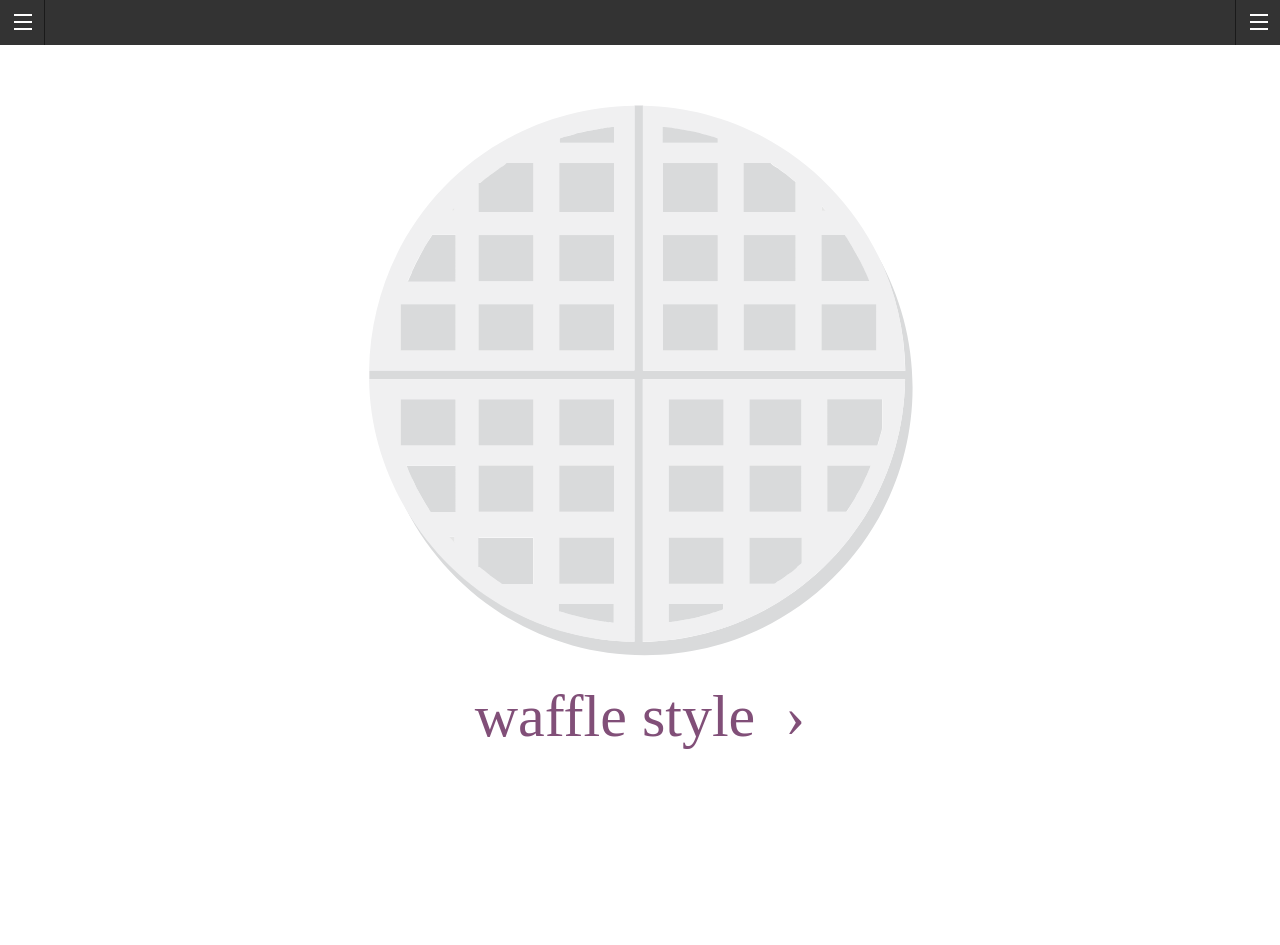
==== commit da2b1d7d: "Detect Window Height Adjust div height to fit in browser window" ====
--- a/index.html
+++ b/index.html
@@ -66,16 +66,15 @@
                
                <div class="main-section">
                     <div class="row">
-                        <div class="small-6 small-centered columns">
+                        <div class="small-10 medium-7 small-centered columns">
                             <section class="text-center">
-                                <svg viewBox="0 0 196 198">
+                                <svg viewBox="5 0 192 198">
                                     <use xlink:href="images/wafflesvg.svg#waffle-svg"></use>
                                 </svg>
                                 <h1 class="title"><a href="#">waffle style &nbsp;&rsaquo;</a></h1>
                             </section>
                         </div>    
                     </div>
-               
                </div>
 
                <a class="exit-off-canvas"></a>
--- a/stylesheets/app.css
+++ b/stylesheets/app.css
@@ -7599,8 +7599,8 @@
 /* line 252, ../bower_components/foundation/scss/foundation/components/_type.scss */
 h1, h2, h3, h4, h5, h6 {
   font-family: "Corben", cursive;
-  font-weight: 400;
-  font-style: 700;
+  font-weight: 700;
+  font-style: 400;
   color: #222222;
   text-rendering: optimizeLegibility;
   margin-top: 0.2rem;
@@ -7616,7 +7616,7 @@
 
 /* line 269, ../bower_components/foundation/scss/foundation/components/_type.scss */
 h1 {
-  font-size: 2.125rem;
+  font-size: 2.8125rem;
 }
 
 /* line 270, ../bower_components/foundation/scss/foundation/components/_type.scss */
@@ -7866,7 +7866,7 @@
 
   /* line 456, ../bower_components/foundation/scss/foundation/components/_type.scss */
   h1 {
-    font-size: 2.75rem;
+    font-size: 3.75rem;
   }
 
   /* line 457, ../bower_components/foundation/scss/foundation/components/_type.scss */
@@ -8235,7 +8235,7 @@
   -webkit-backface-visibility: hidden;
   transition: background 300ms ease;
   cursor: pointer;
-  box-shadow: -4px 0 4px rgba(0, 0, 0, 0.5), 4px 0 4px rgba(0, 0, 0, 0.5);
+  box-shadow: none;
   display: block;
   position: absolute;
   background: rgba(255, 255, 255, 0.2);
@@ -8267,7 +8267,7 @@
   -webkit-backface-visibility: hidden;
   transition: background 300ms ease;
   cursor: pointer;
-  box-shadow: -4px 0 4px rgba(0, 0, 0, 0.5), 4px 0 4px rgba(0, 0, 0, 0.5);
+  box-shadow: none;
   display: block;
   position: absolute;
   background: rgba(255, 255, 255, 0.2);
@@ -8299,7 +8299,7 @@
   -webkit-backface-visibility: hidden;
   transition: background 300ms ease;
   cursor: pointer;
-  box-shadow: -4px 0 4px rgba(0, 0, 0, 0.5), 4px 0 4px rgba(0, 0, 0, 0.5);
+  box-shadow: none;
   display: block;
   position: absolute;
   background: rgba(255, 255, 255, 0.2);
@@ -8331,7 +8331,7 @@
   -webkit-backface-visibility: hidden;
   transition: background 300ms ease;
   cursor: pointer;
-  box-shadow: -4px 0 4px rgba(0, 0, 0, 0.5), 4px 0 4px rgba(0, 0, 0, 0.5);
+  box-shadow: none;
   display: block;
   position: absolute;
   background: rgba(255, 255, 255, 0.2);
@@ -8363,7 +8363,7 @@
   -webkit-backface-visibility: hidden;
   transition: background 300ms ease;
   cursor: pointer;
-  box-shadow: -4px 0 4px rgba(0, 0, 0, 0.5), 4px 0 4px rgba(0, 0, 0, 0.5);
+  box-shadow: none;
   display: block;
   position: absolute;
   background: rgba(255, 255, 255, 0.2);
@@ -9062,3 +9062,13 @@
     display: table-cell !important;
   }
 }
+/* line 44, ../scss/app.scss */
+.main-section {
+  padding: 3rem 0;
+}
+
+/* line 47, ../scss/app.scss */
+.main-section h1 {
+  font-weight: 400;
+  margin-bottom: 1rem;
+}
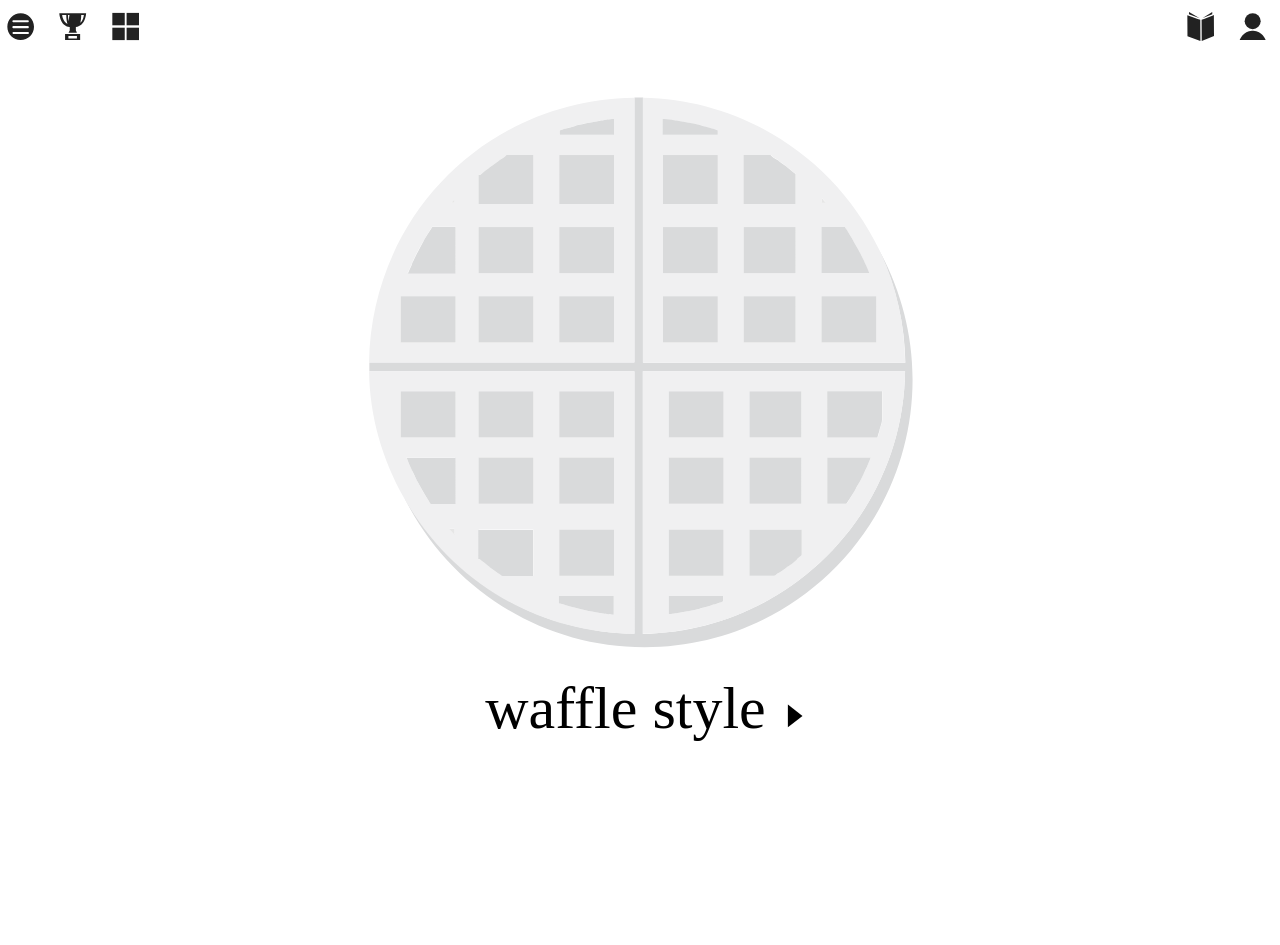
==== commit 2dfab07b: "SVG Icons" ====
--- a/index.html
+++ b/index.html
@@ -14,12 +14,26 @@
         <div class="off-canvas-wrap" data-offcanvas>
            <div class="inner-wrap">
                 <nav class="tab-bar top-bar" data-topbar role="navigation" data-options="sticky_on: small">
-                    <section class="left-small">
-                        <a class="left-off-canvas-toggle menu-icon" href="#"><span></span></a>
+                    <section class="left" role="navigation">
+                        <a class="item left-off-canvas-toggle" href="#">
+                            <svg class="svgIcon" viewBox="0 0 30 25"><use xlink:href="images/svgicons.svg#menu"></use></svg>
+                        </a>
+                        <a class="item" href="#">
+                            <svg class="svgIcon" viewBox="0 0 30 25"><use xlink:href="images/svgicons.svg#leaderboard"></use></svg>
+                        </a>
+                        <a class="item" href="#">
+                            <svg class="svgIcon" viewBox="0 0 30 25"><use xlink:href="images/svgicons.svg#gallery"></use></svg>
+                        </a>
                     </section>
 
-                    <section class="right-small">
-                        <a class="right-off-canvas-toggle menu-icon" href="#"><span></span></a>
+                    <section class="right" role="navigation">
+                        <a class="item" href="#">
+                            <svg class="svgIcon" viewBox="0 0 30 25"><use xlink:href="images/svgicons.svg#book"></use></svg>
+                        </a>
+                        
+                        <a class="item right-off-canvas-toggle" href="#">
+                            <svg class="svgIcon" viewBox="0 0 30 25"><use xlink:href="images/svgicons.svg#account"></use></svg>
+                        </a>
                     </section>
                 </nav>
 
@@ -71,7 +85,10 @@
                                 <svg viewBox="5 0 192 198">
                                     <use xlink:href="images/wafflesvg.svg#waffle-svg"></use>
                                 </svg>
-                                <h1 class="title"><a href="#">waffle style &nbsp;&rsaquo;</a></h1>
+                                <h1 class="title">
+                                    <a href="#"> waffle style <svg class="svgIcon" viewBox="0 0 30 25"><use xlink:href="images/svgicons.svg#right-arrow"></use></svg>
+                                    </a>
+                                </h1>
                             </section>
                         </div>    
                     </div>
--- a/stylesheets/app.css
+++ b/stylesheets/app.css
@@ -43,7 +43,7 @@
   height: 100%;
 }
 
-/* line 388, ../bower_components/foundation/scss/foundation/components/_global.scss */
+/* line 386, ../bower_components/foundation/scss/foundation/components/_global.scss */
 *,
 *:before,
 *:after {
@@ -52,7 +52,7 @@
   box-sizing: border-box;
 }
 
-/* line 393, ../bower_components/foundation/scss/foundation/components/_global.scss */
+/* line 392, ../bower_components/foundation/scss/foundation/components/_global.scss */
 html,
 body {
   font-size: 100%;
@@ -88,7 +88,7 @@
   -ms-interpolation-mode: bicubic;
 }
 
-/* line 420, ../bower_components/foundation/scss/foundation/components/_global.scss */
+/* line 418, ../bower_components/foundation/scss/foundation/components/_global.scss */
 #map_canvas img,
 #map_canvas embed,
 #map_canvas object,
@@ -170,7 +170,7 @@
 .row:after {
   clear: both;
 }
-/* line 223, ../bower_components/foundation/scss/foundation/components/_grid.scss */
+/* line 222, ../bower_components/foundation/scss/foundation/components/_grid.scss */
 .row.collapse > .column,
 .row.collapse > .columns {
   padding-left: 0;
@@ -215,7 +215,7 @@
   clear: both;
 }
 
-/* line 234, ../bower_components/foundation/scss/foundation/components/_grid.scss */
+/* line 233, ../bower_components/foundation/scss/foundation/components/_grid.scss */
 .column,
 .columns {
   padding-left: 0.9375rem;
@@ -403,7 +403,7 @@
     left: auto;
   }
 
-  /* line 168, ../bower_components/foundation/scss/foundation/components/_grid.scss */
+  /* line 167, ../bower_components/foundation/scss/foundation/components/_grid.scss */
   .column,
   .columns {
     position: relative;
@@ -541,7 +541,7 @@
     float: left;
   }
 
-  /* line 189, ../bower_components/foundation/scss/foundation/components/_grid.scss */
+  /* line 188, ../bower_components/foundation/scss/foundation/components/_grid.scss */
   .column.small-centered,
   .columns.small-centered {
     margin-left: auto;
@@ -549,7 +549,7 @@
     float: none;
   }
 
-  /* line 192, ../bower_components/foundation/scss/foundation/components/_grid.scss */
+  /* line 191, ../bower_components/foundation/scss/foundation/components/_grid.scss */
   .column.small-uncentered,
   .columns.small-uncentered {
     margin-left: 0;
@@ -557,19 +557,19 @@
     float: left;
   }
 
-  /* line 200, ../bower_components/foundation/scss/foundation/components/_grid.scss */
+  /* line 199, ../bower_components/foundation/scss/foundation/components/_grid.scss */
   .column.small-centered:last-child,
   .columns.small-centered:last-child {
     float: none;
   }
 
-  /* line 206, ../bower_components/foundation/scss/foundation/components/_grid.scss */
+  /* line 205, ../bower_components/foundation/scss/foundation/components/_grid.scss */
   .column.small-uncentered:last-child,
   .columns.small-uncentered:last-child {
     float: left;
   }
 
-  /* line 211, ../bower_components/foundation/scss/foundation/components/_grid.scss */
+  /* line 210, ../bower_components/foundation/scss/foundation/components/_grid.scss */
   .column.small-uncentered.opposite,
   .columns.small-uncentered.opposite {
     float: right;
@@ -744,7 +744,7 @@
     left: auto;
   }
 
-  /* line 168, ../bower_components/foundation/scss/foundation/components/_grid.scss */
+  /* line 167, ../bower_components/foundation/scss/foundation/components/_grid.scss */
   .column,
   .columns {
     position: relative;
@@ -882,7 +882,7 @@
     float: left;
   }
 
-  /* line 189, ../bower_components/foundation/scss/foundation/components/_grid.scss */
+  /* line 188, ../bower_components/foundation/scss/foundation/components/_grid.scss */
   .column.medium-centered,
   .columns.medium-centered {
     margin-left: auto;
@@ -890,7 +890,7 @@
     float: none;
   }
 
-  /* line 192, ../bower_components/foundation/scss/foundation/components/_grid.scss */
+  /* line 191, ../bower_components/foundation/scss/foundation/components/_grid.scss */
   .column.medium-uncentered,
   .columns.medium-uncentered {
     margin-left: 0;
@@ -898,19 +898,19 @@
     float: left;
   }
 
-  /* line 200, ../bower_components/foundation/scss/foundation/components/_grid.scss */
+  /* line 199, ../bower_components/foundation/scss/foundation/components/_grid.scss */
   .column.medium-centered:last-child,
   .columns.medium-centered:last-child {
     float: none;
   }
 
-  /* line 206, ../bower_components/foundation/scss/foundation/components/_grid.scss */
+  /* line 205, ../bower_components/foundation/scss/foundation/components/_grid.scss */
   .column.medium-uncentered:last-child,
   .columns.medium-uncentered:last-child {
     float: left;
   }
 
-  /* line 211, ../bower_components/foundation/scss/foundation/components/_grid.scss */
+  /* line 210, ../bower_components/foundation/scss/foundation/components/_grid.scss */
   .column.medium-uncentered.opposite,
   .columns.medium-uncentered.opposite {
     float: right;
@@ -1253,7 +1253,7 @@
     left: auto;
   }
 
-  /* line 168, ../bower_components/foundation/scss/foundation/components/_grid.scss */
+  /* line 167, ../bower_components/foundation/scss/foundation/components/_grid.scss */
   .column,
   .columns {
     position: relative;
@@ -1391,7 +1391,7 @@
     float: left;
   }
 
-  /* line 189, ../bower_components/foundation/scss/foundation/components/_grid.scss */
+  /* line 188, ../bower_components/foundation/scss/foundation/components/_grid.scss */
   .column.large-centered,
   .columns.large-centered {
     margin-left: auto;
@@ -1399,7 +1399,7 @@
     float: none;
   }
 
-  /* line 192, ../bower_components/foundation/scss/foundation/components/_grid.scss */
+  /* line 191, ../bower_components/foundation/scss/foundation/components/_grid.scss */
   .column.large-uncentered,
   .columns.large-uncentered {
     margin-left: 0;
@@ -1407,19 +1407,19 @@
     float: left;
   }
 
-  /* line 200, ../bower_components/foundation/scss/foundation/components/_grid.scss */
+  /* line 199, ../bower_components/foundation/scss/foundation/components/_grid.scss */
   .column.large-centered:last-child,
   .columns.large-centered:last-child {
     float: none;
   }
 
-  /* line 206, ../bower_components/foundation/scss/foundation/components/_grid.scss */
+  /* line 205, ../bower_components/foundation/scss/foundation/components/_grid.scss */
   .column.large-uncentered:last-child,
   .columns.large-uncentered:last-child {
     float: left;
   }
 
-  /* line 211, ../bower_components/foundation/scss/foundation/components/_grid.scss */
+  /* line 210, ../bower_components/foundation/scss/foundation/components/_grid.scss */
   .column.large-uncentered.opposite,
   .columns.large-uncentered.opposite {
     float: right;
@@ -1650,8 +1650,8 @@
   padding: 0.875rem 1.5rem 0.875rem 0.875rem;
   font-size: 0.8125rem;
   transition: opacity 300ms ease-out;
-  background-color: #814f78;
-  border-color: #6f4467;
+  background-color: black;
+  border-color: black;
   color: white;
 }
 /* line 115, ../bower_components/foundation/scss/foundation/components/_alert-boxes.scss */
@@ -1667,7 +1667,7 @@
   opacity: 0.3;
   background: inherit;
 }
-/* line 97, ../bower_components/foundation/scss/foundation/components/_alert-boxes.scss */
+/* line 96, ../bower_components/foundation/scss/foundation/components/_alert-boxes.scss */
 .alert-box .close:hover, .alert-box .close:focus {
   opacity: 0.5;
 }
@@ -1681,33 +1681,33 @@
 }
 /* line 120, ../bower_components/foundation/scss/foundation/components/_alert-boxes.scss */
 .alert-box.success {
-  background-color: #fa694b;
-  border-color: #f9441f;
+  background-color: #999999;
+  border-color: #848484;
   color: white;
 }
 /* line 121, ../bower_components/foundation/scss/foundation/components/_alert-boxes.scss */
 .alert-box.alert {
-  background-color: #a6d1b5;
-  border-color: #83bf98;
-  color: #4f4f4f;
+  background-color: #666666;
+  border-color: #585858;
+  color: white;
 }
 /* line 122, ../bower_components/foundation/scss/foundation/components/_alert-boxes.scss */
 .alert-box.secondary {
-  background-color: #e7e7e7;
-  border-color: #c7c7c7;
-  color: #4f4f4f;
+  background-color: #333333;
+  border-color: #2c2c2c;
+  color: white;
 }
 /* line 123, ../bower_components/foundation/scss/foundation/components/_alert-boxes.scss */
 .alert-box.warning {
-  background-color: #f9f8e0;
-  border-color: #eeeba9;
-  color: #4f4f4f;
+  background-color: #cccccc;
+  border-color: #afafaf;
+  color: #111111;
 }
 /* line 124, ../bower_components/foundation/scss/foundation/components/_alert-boxes.scss */
 .alert-box.info {
-  background-color: #e2cbb2;
-  border-color: #d3af89;
-  color: #4f4f4f;
+  background-color: #aaaaaa;
+  border-color: #929292;
+  color: white;
 }
 /* line 125, ../bower_components/foundation/scss/foundation/components/_alert-boxes.scss */
 .alert-box.alert-close {
@@ -2253,8 +2253,8 @@
   list-style: none;
   border-style: solid;
   border-width: 1px;
-  background-color: #f4f4f4;
-  border-color: gainsboro;
+  background-color: #a3a3a3;
+  border-color: #939393;
   border-radius: 3px;
 }
 /* line 122, ../bower_components/foundation/scss/foundation/components/_breadcrumbs.scss */
@@ -2264,7 +2264,7 @@
   font-size: 0.6875rem;
   line-height: 0.6875rem;
   text-transform: uppercase;
-  color: #814f78;
+  color: black;
 }
 /* line 68, ../bower_components/foundation/scss/foundation/components/_breadcrumbs.scss */
 .breadcrumbs > *:hover a, .breadcrumbs > *:focus a {
@@ -2272,7 +2272,7 @@
 }
 /* line 70, ../bower_components/foundation/scss/foundation/components/_breadcrumbs.scss */
 .breadcrumbs > * a {
-  color: #814f78;
+  color: black;
 }
 /* line 75, ../bower_components/foundation/scss/foundation/components/_breadcrumbs.scss */
 .breadcrumbs > *.current {
@@ -2284,7 +2284,7 @@
   cursor: default;
   color: #333333;
 }
-/* line 84, ../bower_components/foundation/scss/foundation/components/_breadcrumbs.scss */
+/* line 83, ../bower_components/foundation/scss/foundation/components/_breadcrumbs.scss */
 .breadcrumbs > *.current:hover, .breadcrumbs > *.current:hover a, .breadcrumbs > *.current:focus, .breadcrumbs > *.current:focus a {
   text-decoration: none;
 }
@@ -2296,7 +2296,7 @@
 .breadcrumbs > *.unavailable a {
   color: #999999;
 }
-/* line 95, ../bower_components/foundation/scss/foundation/components/_breadcrumbs.scss */
+/* line 92, ../bower_components/foundation/scss/foundation/components/_breadcrumbs.scss */
 .breadcrumbs > *.unavailable:hover, .breadcrumbs > *.unavailable:hover a, .breadcrumbs > *.unavailable:focus,
 .breadcrumbs > *.unavailable a:focus {
   text-decoration: none;
@@ -2343,86 +2343,86 @@
   padding-bottom: 1.0625rem;
   padding-left: 2rem;
   font-size: 1rem;
-  background-color: #814f78;
-  border-color: #673f60;
+  background-color: black;
+  border-color: black;
   color: white;
   transition: background-color 300ms ease-out;
 }
-/* line 162, ../bower_components/foundation/scss/foundation/components/_buttons.scss */
+/* line 161, ../bower_components/foundation/scss/foundation/components/_buttons.scss */
 button:hover, button:focus, .button:hover, .button:focus {
-  background-color: #673f60;
-}
-/* line 168, ../bower_components/foundation/scss/foundation/components/_buttons.scss */
+  background-color: black;
+}
+/* line 167, ../bower_components/foundation/scss/foundation/components/_buttons.scss */
 button:hover, button:focus, .button:hover, .button:focus {
   color: white;
 }
 /* line 223, ../bower_components/foundation/scss/foundation/components/_buttons.scss */
 button.secondary, .button.secondary {
-  background-color: #e7e7e7;
-  border-color: #b9b9b9;
-  color: #333333;
-}
-/* line 162, ../bower_components/foundation/scss/foundation/components/_buttons.scss */
+  background-color: #333333;
+  border-color: #292929;
+  color: white;
+}
+/* line 161, ../bower_components/foundation/scss/foundation/components/_buttons.scss */
 button.secondary:hover, button.secondary:focus, .button.secondary:hover, .button.secondary:focus {
-  background-color: #b9b9b9;
-}
-/* line 168, ../bower_components/foundation/scss/foundation/components/_buttons.scss */
+  background-color: #292929;
+}
+/* line 167, ../bower_components/foundation/scss/foundation/components/_buttons.scss */
 button.secondary:hover, button.secondary:focus, .button.secondary:hover, .button.secondary:focus {
-  color: #333333;
+  color: white;
 }
 /* line 224, ../bower_components/foundation/scss/foundation/components/_buttons.scss */
 button.success, .button.success {
-  background-color: #fa694b;
-  border-color: #f8340c;
+  background-color: #999999;
+  border-color: #7a7a7a;
   color: white;
 }
-/* line 162, ../bower_components/foundation/scss/foundation/components/_buttons.scss */
+/* line 161, ../bower_components/foundation/scss/foundation/components/_buttons.scss */
 button.success:hover, button.success:focus, .button.success:hover, .button.success:focus {
-  background-color: #f8340c;
-}
-/* line 168, ../bower_components/foundation/scss/foundation/components/_buttons.scss */
+  background-color: #7a7a7a;
+}
+/* line 167, ../bower_components/foundation/scss/foundation/components/_buttons.scss */
 button.success:hover, button.success:focus, .button.success:hover, .button.success:focus {
   color: white;
 }
 /* line 225, ../bower_components/foundation/scss/foundation/components/_buttons.scss */
 button.alert, .button.alert {
-  background-color: #a6d1b5;
-  border-color: #75b78c;
-  color: #333333;
-}
-/* line 162, ../bower_components/foundation/scss/foundation/components/_buttons.scss */
+  background-color: #666666;
+  border-color: #525252;
+  color: white;
+}
+/* line 161, ../bower_components/foundation/scss/foundation/components/_buttons.scss */
 button.alert:hover, button.alert:focus, .button.alert:hover, .button.alert:focus {
-  background-color: #75b78c;
-}
-/* line 168, ../bower_components/foundation/scss/foundation/components/_buttons.scss */
+  background-color: #525252;
+}
+/* line 167, ../bower_components/foundation/scss/foundation/components/_buttons.scss */
 button.alert:hover, button.alert:focus, .button.alert:hover, .button.alert:focus {
   color: white;
 }
 /* line 226, ../bower_components/foundation/scss/foundation/components/_buttons.scss */
 button.warning, .button.warning {
-  background-color: #f9f8e0;
-  border-color: #eae691;
+  background-color: #cccccc;
+  border-color: #a3a3a3;
   color: #333333;
 }
-/* line 162, ../bower_components/foundation/scss/foundation/components/_buttons.scss */
+/* line 161, ../bower_components/foundation/scss/foundation/components/_buttons.scss */
 button.warning:hover, button.warning:focus, .button.warning:hover, .button.warning:focus {
-  background-color: #eae691;
-}
-/* line 168, ../bower_components/foundation/scss/foundation/components/_buttons.scss */
+  background-color: #a3a3a3;
+}
+/* line 167, ../bower_components/foundation/scss/foundation/components/_buttons.scss */
 button.warning:hover, button.warning:focus, .button.warning:hover, .button.warning:focus {
-  color: #333333;
+  color: white;
 }
 /* line 227, ../bower_components/foundation/scss/foundation/components/_buttons.scss */
 button.info, .button.info {
-  background-color: #e2cbb2;
-  border-color: #cca377;
-  color: #333333;
-}
-/* line 162, ../bower_components/foundation/scss/foundation/components/_buttons.scss */
+  background-color: #aaaaaa;
+  border-color: #888888;
+  color: white;
+}
+/* line 161, ../bower_components/foundation/scss/foundation/components/_buttons.scss */
 button.info:hover, button.info:focus, .button.info:hover, .button.info:focus {
-  background-color: #cca377;
-}
-/* line 168, ../bower_components/foundation/scss/foundation/components/_buttons.scss */
+  background-color: #888888;
+}
+/* line 167, ../bower_components/foundation/scss/foundation/components/_buttons.scss */
 button.info:hover, button.info:focus, .button.info:hover, .button.info:focus {
   color: white;
 }
@@ -2476,129 +2476,129 @@
 }
 /* line 240, ../bower_components/foundation/scss/foundation/components/_buttons.scss */
 button.disabled, button[disabled], .button.disabled, .button[disabled] {
-  background-color: #814f78;
-  border-color: #673f60;
+  background-color: black;
+  border-color: black;
   color: white;
   cursor: default;
   opacity: 0.7;
   box-shadow: none;
 }
-/* line 162, ../bower_components/foundation/scss/foundation/components/_buttons.scss */
+/* line 161, ../bower_components/foundation/scss/foundation/components/_buttons.scss */
 button.disabled:hover, button.disabled:focus, button[disabled]:hover, button[disabled]:focus, .button.disabled:hover, .button.disabled:focus, .button[disabled]:hover, .button[disabled]:focus {
-  background-color: #673f60;
-}
-/* line 168, ../bower_components/foundation/scss/foundation/components/_buttons.scss */
+  background-color: black;
+}
+/* line 167, ../bower_components/foundation/scss/foundation/components/_buttons.scss */
 button.disabled:hover, button.disabled:focus, button[disabled]:hover, button[disabled]:focus, .button.disabled:hover, .button.disabled:focus, .button[disabled]:hover, .button[disabled]:focus {
   color: white;
 }
-/* line 179, ../bower_components/foundation/scss/foundation/components/_buttons.scss */
+/* line 178, ../bower_components/foundation/scss/foundation/components/_buttons.scss */
 button.disabled:hover, button.disabled:focus, button[disabled]:hover, button[disabled]:focus, .button.disabled:hover, .button.disabled:focus, .button[disabled]:hover, .button[disabled]:focus {
-  background-color: #814f78;
+  background-color: black;
 }
 /* line 241, ../bower_components/foundation/scss/foundation/components/_buttons.scss */
 button.disabled.secondary, button[disabled].secondary, .button.disabled.secondary, .button[disabled].secondary {
-  background-color: #e7e7e7;
-  border-color: #b9b9b9;
+  background-color: #333333;
+  border-color: #292929;
+  color: white;
+  cursor: default;
+  opacity: 0.7;
+  box-shadow: none;
+}
+/* line 161, ../bower_components/foundation/scss/foundation/components/_buttons.scss */
+button.disabled.secondary:hover, button.disabled.secondary:focus, button[disabled].secondary:hover, button[disabled].secondary:focus, .button.disabled.secondary:hover, .button.disabled.secondary:focus, .button[disabled].secondary:hover, .button[disabled].secondary:focus {
+  background-color: #292929;
+}
+/* line 167, ../bower_components/foundation/scss/foundation/components/_buttons.scss */
+button.disabled.secondary:hover, button.disabled.secondary:focus, button[disabled].secondary:hover, button[disabled].secondary:focus, .button.disabled.secondary:hover, .button.disabled.secondary:focus, .button[disabled].secondary:hover, .button[disabled].secondary:focus {
+  color: white;
+}
+/* line 178, ../bower_components/foundation/scss/foundation/components/_buttons.scss */
+button.disabled.secondary:hover, button.disabled.secondary:focus, button[disabled].secondary:hover, button[disabled].secondary:focus, .button.disabled.secondary:hover, .button.disabled.secondary:focus, .button[disabled].secondary:hover, .button[disabled].secondary:focus {
+  background-color: #333333;
+}
+/* line 242, ../bower_components/foundation/scss/foundation/components/_buttons.scss */
+button.disabled.success, button[disabled].success, .button.disabled.success, .button[disabled].success {
+  background-color: #999999;
+  border-color: #7a7a7a;
+  color: white;
+  cursor: default;
+  opacity: 0.7;
+  box-shadow: none;
+}
+/* line 161, ../bower_components/foundation/scss/foundation/components/_buttons.scss */
+button.disabled.success:hover, button.disabled.success:focus, button[disabled].success:hover, button[disabled].success:focus, .button.disabled.success:hover, .button.disabled.success:focus, .button[disabled].success:hover, .button[disabled].success:focus {
+  background-color: #7a7a7a;
+}
+/* line 167, ../bower_components/foundation/scss/foundation/components/_buttons.scss */
+button.disabled.success:hover, button.disabled.success:focus, button[disabled].success:hover, button[disabled].success:focus, .button.disabled.success:hover, .button.disabled.success:focus, .button[disabled].success:hover, .button[disabled].success:focus {
+  color: white;
+}
+/* line 178, ../bower_components/foundation/scss/foundation/components/_buttons.scss */
+button.disabled.success:hover, button.disabled.success:focus, button[disabled].success:hover, button[disabled].success:focus, .button.disabled.success:hover, .button.disabled.success:focus, .button[disabled].success:hover, .button[disabled].success:focus {
+  background-color: #999999;
+}
+/* line 243, ../bower_components/foundation/scss/foundation/components/_buttons.scss */
+button.disabled.alert, button[disabled].alert, .button.disabled.alert, .button[disabled].alert {
+  background-color: #666666;
+  border-color: #525252;
+  color: white;
+  cursor: default;
+  opacity: 0.7;
+  box-shadow: none;
+}
+/* line 161, ../bower_components/foundation/scss/foundation/components/_buttons.scss */
+button.disabled.alert:hover, button.disabled.alert:focus, button[disabled].alert:hover, button[disabled].alert:focus, .button.disabled.alert:hover, .button.disabled.alert:focus, .button[disabled].alert:hover, .button[disabled].alert:focus {
+  background-color: #525252;
+}
+/* line 167, ../bower_components/foundation/scss/foundation/components/_buttons.scss */
+button.disabled.alert:hover, button.disabled.alert:focus, button[disabled].alert:hover, button[disabled].alert:focus, .button.disabled.alert:hover, .button.disabled.alert:focus, .button[disabled].alert:hover, .button[disabled].alert:focus {
+  color: white;
+}
+/* line 178, ../bower_components/foundation/scss/foundation/components/_buttons.scss */
+button.disabled.alert:hover, button.disabled.alert:focus, button[disabled].alert:hover, button[disabled].alert:focus, .button.disabled.alert:hover, .button.disabled.alert:focus, .button[disabled].alert:hover, .button[disabled].alert:focus {
+  background-color: #666666;
+}
+/* line 244, ../bower_components/foundation/scss/foundation/components/_buttons.scss */
+button.disabled.warning, button[disabled].warning, .button.disabled.warning, .button[disabled].warning {
+  background-color: #cccccc;
+  border-color: #a3a3a3;
   color: #333333;
   cursor: default;
   opacity: 0.7;
   box-shadow: none;
 }
-/* line 162, ../bower_components/foundation/scss/foundation/components/_buttons.scss */
-button.disabled.secondary:hover, button.disabled.secondary:focus, button[disabled].secondary:hover, button[disabled].secondary:focus, .button.disabled.secondary:hover, .button.disabled.secondary:focus, .button[disabled].secondary:hover, .button[disabled].secondary:focus {
-  background-color: #b9b9b9;
-}
-/* line 168, ../bower_components/foundation/scss/foundation/components/_buttons.scss */
-button.disabled.secondary:hover, button.disabled.secondary:focus, button[disabled].secondary:hover, button[disabled].secondary:focus, .button.disabled.secondary:hover, .button.disabled.secondary:focus, .button[disabled].secondary:hover, .button[disabled].secondary:focus {
-  color: #333333;
-}
-/* line 179, ../bower_components/foundation/scss/foundation/components/_buttons.scss */
-button.disabled.secondary:hover, button.disabled.secondary:focus, button[disabled].secondary:hover, button[disabled].secondary:focus, .button.disabled.secondary:hover, .button.disabled.secondary:focus, .button[disabled].secondary:hover, .button[disabled].secondary:focus {
-  background-color: #e7e7e7;
-}
-/* line 242, ../bower_components/foundation/scss/foundation/components/_buttons.scss */
-button.disabled.success, button[disabled].success, .button.disabled.success, .button[disabled].success {
-  background-color: #fa694b;
-  border-color: #f8340c;
+/* line 161, ../bower_components/foundation/scss/foundation/components/_buttons.scss */
+button.disabled.warning:hover, button.disabled.warning:focus, button[disabled].warning:hover, button[disabled].warning:focus, .button.disabled.warning:hover, .button.disabled.warning:focus, .button[disabled].warning:hover, .button[disabled].warning:focus {
+  background-color: #a3a3a3;
+}
+/* line 167, ../bower_components/foundation/scss/foundation/components/_buttons.scss */
+button.disabled.warning:hover, button.disabled.warning:focus, button[disabled].warning:hover, button[disabled].warning:focus, .button.disabled.warning:hover, .button.disabled.warning:focus, .button[disabled].warning:hover, .button[disabled].warning:focus {
+  color: white;
+}
+/* line 178, ../bower_components/foundation/scss/foundation/components/_buttons.scss */
+button.disabled.warning:hover, button.disabled.warning:focus, button[disabled].warning:hover, button[disabled].warning:focus, .button.disabled.warning:hover, .button.disabled.warning:focus, .button[disabled].warning:hover, .button[disabled].warning:focus {
+  background-color: #cccccc;
+}
+/* line 245, ../bower_components/foundation/scss/foundation/components/_buttons.scss */
+button.disabled.info, button[disabled].info, .button.disabled.info, .button[disabled].info {
+  background-color: #aaaaaa;
+  border-color: #888888;
   color: white;
   cursor: default;
   opacity: 0.7;
   box-shadow: none;
 }
-/* line 162, ../bower_components/foundation/scss/foundation/components/_buttons.scss */
-button.disabled.success:hover, button.disabled.success:focus, button[disabled].success:hover, button[disabled].success:focus, .button.disabled.success:hover, .button.disabled.success:focus, .button[disabled].success:hover, .button[disabled].success:focus {
-  background-color: #f8340c;
-}
-/* line 168, ../bower_components/foundation/scss/foundation/components/_buttons.scss */
-button.disabled.success:hover, button.disabled.success:focus, button[disabled].success:hover, button[disabled].success:focus, .button.disabled.success:hover, .button.disabled.success:focus, .button[disabled].success:hover, .button[disabled].success:focus {
-  color: white;
-}
-/* line 179, ../bower_components/foundation/scss/foundation/components/_buttons.scss */
-button.disabled.success:hover, button.disabled.success:focus, button[disabled].success:hover, button[disabled].success:focus, .button.disabled.success:hover, .button.disabled.success:focus, .button[disabled].success:hover, .button[disabled].success:focus {
-  background-color: #fa694b;
-}
-/* line 243, ../bower_components/foundation/scss/foundation/components/_buttons.scss */
-button.disabled.alert, button[disabled].alert, .button.disabled.alert, .button[disabled].alert {
-  background-color: #a6d1b5;
-  border-color: #75b78c;
-  color: #333333;
-  cursor: default;
-  opacity: 0.7;
-  box-shadow: none;
-}
-/* line 162, ../bower_components/foundation/scss/foundation/components/_buttons.scss */
-button.disabled.alert:hover, button.disabled.alert:focus, button[disabled].alert:hover, button[disabled].alert:focus, .button.disabled.alert:hover, .button.disabled.alert:focus, .button[disabled].alert:hover, .button[disabled].alert:focus {
-  background-color: #75b78c;
-}
-/* line 168, ../bower_components/foundation/scss/foundation/components/_buttons.scss */
-button.disabled.alert:hover, button.disabled.alert:focus, button[disabled].alert:hover, button[disabled].alert:focus, .button.disabled.alert:hover, .button.disabled.alert:focus, .button[disabled].alert:hover, .button[disabled].alert:focus {
-  color: white;
-}
-/* line 179, ../bower_components/foundation/scss/foundation/components/_buttons.scss */
-button.disabled.alert:hover, button.disabled.alert:focus, button[disabled].alert:hover, button[disabled].alert:focus, .button.disabled.alert:hover, .button.disabled.alert:focus, .button[disabled].alert:hover, .button[disabled].alert:focus {
-  background-color: #a6d1b5;
-}
-/* line 244, ../bower_components/foundation/scss/foundation/components/_buttons.scss */
-button.disabled.warning, button[disabled].warning, .button.disabled.warning, .button[disabled].warning {
-  background-color: #f9f8e0;
-  border-color: #eae691;
-  color: #333333;
-  cursor: default;
-  opacity: 0.7;
-  box-shadow: none;
-}
-/* line 162, ../bower_components/foundation/scss/foundation/components/_buttons.scss */
-button.disabled.warning:hover, button.disabled.warning:focus, button[disabled].warning:hover, button[disabled].warning:focus, .button.disabled.warning:hover, .button.disabled.warning:focus, .button[disabled].warning:hover, .button[disabled].warning:focus {
-  background-color: #eae691;
-}
-/* line 168, ../bower_components/foundation/scss/foundation/components/_buttons.scss */
-button.disabled.warning:hover, button.disabled.warning:focus, button[disabled].warning:hover, button[disabled].warning:focus, .button.disabled.warning:hover, .button.disabled.warning:focus, .button[disabled].warning:hover, .button[disabled].warning:focus {
-  color: #333333;
-}
-/* line 179, ../bower_components/foundation/scss/foundation/components/_buttons.scss */
-button.disabled.warning:hover, button.disabled.warning:focus, button[disabled].warning:hover, button[disabled].warning:focus, .button.disabled.warning:hover, .button.disabled.warning:focus, .button[disabled].warning:hover, .button[disabled].warning:focus {
-  background-color: #f9f8e0;
-}
-/* line 245, ../bower_components/foundation/scss/foundation/components/_buttons.scss */
-button.disabled.info, button[disabled].info, .button.disabled.info, .button[disabled].info {
-  background-color: #e2cbb2;
-  border-color: #cca377;
-  color: #333333;
-  cursor: default;
-  opacity: 0.7;
-  box-shadow: none;
-}
-/* line 162, ../bower_components/foundation/scss/foundation/components/_buttons.scss */
+/* line 161, ../bower_components/foundation/scss/foundation/components/_buttons.scss */
 button.disabled.info:hover, button.disabled.info:focus, button[disabled].info:hover, button[disabled].info:focus, .button.disabled.info:hover, .button.disabled.info:focus, .button[disabled].info:hover, .button[disabled].info:focus {
-  background-color: #cca377;
-}
-/* line 168, ../bower_components/foundation/scss/foundation/components/_buttons.scss */
+  background-color: #888888;
+}
+/* line 167, ../bower_components/foundation/scss/foundation/components/_buttons.scss */
 button.disabled.info:hover, button.disabled.info:focus, button[disabled].info:hover, button[disabled].info:focus, .button.disabled.info:hover, .button.disabled.info:focus, .button[disabled].info:hover, .button[disabled].info:focus {
   color: white;
 }
-/* line 179, ../bower_components/foundation/scss/foundation/components/_buttons.scss */
+/* line 178, ../bower_components/foundation/scss/foundation/components/_buttons.scss */
 button.disabled.info:hover, button.disabled.info:focus, button[disabled].info:hover, button[disabled].info:focus, .button.disabled.info:hover, .button.disabled.info:focus, .button[disabled].info:hover, .button[disabled].info:focus {
-  background-color: #e2cbb2;
+  background-color: #aaaaaa;
 }
 
 /* line 250, ../bower_components/foundation/scss/foundation/components/_buttons.scss */
@@ -2729,18 +2729,18 @@
 .button-group.radius > *:first-child button, .button-group.radius > *:first-child .button {
   border-left: 0;
 }
-/* line 114, ../bower_components/foundation/scss/foundation/components/_button-groups.scss */
+/* line 111, ../bower_components/foundation/scss/foundation/components/_button-groups.scss */
 .button-group.radius > *, .button-group.radius > * > a, .button-group.radius > * > button, .button-group.radius > * > .button {
   border-radius: 0;
 }
-/* line 118, ../bower_components/foundation/scss/foundation/components/_button-groups.scss */
+/* line 115, ../bower_components/foundation/scss/foundation/components/_button-groups.scss */
 .button-group.radius > *:first-child, .button-group.radius > *:first-child > a, .button-group.radius > *:first-child > button, .button-group.radius > *:first-child > .button {
   -webkit-border-bottom-left-radius: 3px;
   -webkit-border-top-left-radius: 3px;
   border-bottom-left-radius: 3px;
   border-top-left-radius: 3px;
 }
-/* line 129, ../bower_components/foundation/scss/foundation/components/_button-groups.scss */
+/* line 126, ../bower_components/foundation/scss/foundation/components/_button-groups.scss */
 .button-group.radius > *:last-child, .button-group.radius > *:last-child > a, .button-group.radius > *:last-child > button, .button-group.radius > *:last-child > .button {
   -webkit-border-bottom-right-radius: 3px;
   -webkit-border-top-right-radius: 3px;
@@ -2775,18 +2775,18 @@
 .button-group.radius.stack > *:first-child button, .button-group.radius.stack > *:first-child .button {
   border-top: 0;
 }
-/* line 114, ../bower_components/foundation/scss/foundation/components/_button-groups.scss */
+/* line 111, ../bower_components/foundation/scss/foundation/components/_button-groups.scss */
 .button-group.radius.stack > *, .button-group.radius.stack > * > a, .button-group.radius.stack > * > button, .button-group.radius.stack > * > .button {
   border-radius: 0;
 }
-/* line 118, ../bower_components/foundation/scss/foundation/components/_button-groups.scss */
+/* line 115, ../bower_components/foundation/scss/foundation/components/_button-groups.scss */
 .button-group.radius.stack > *:first-child, .button-group.radius.stack > *:first-child > a, .button-group.radius.stack > *:first-child > button, .button-group.radius.stack > *:first-child > .button {
   -webkit-top-left-radius: 3px;
   -webkit-top-right-radius: 3px;
   border-top-left-radius: 3px;
   border-top-right-radius: 3px;
 }
-/* line 129, ../bower_components/foundation/scss/foundation/components/_button-groups.scss */
+/* line 126, ../bower_components/foundation/scss/foundation/components/_button-groups.scss */
 .button-group.radius.stack > *:last-child, .button-group.radius.stack > *:last-child > a, .button-group.radius.stack > *:last-child > button, .button-group.radius.stack > *:last-child > .button {
   -webkit-bottom-left-radius: 3px;
   -webkit-bottom-right-radius: 3px;
@@ -2808,18 +2808,18 @@
   .button-group.radius.stack-for-small > *:first-child button, .button-group.radius.stack-for-small > *:first-child .button {
     border-left: 0;
   }
-  /* line 114, ../bower_components/foundation/scss/foundation/components/_button-groups.scss */
+  /* line 111, ../bower_components/foundation/scss/foundation/components/_button-groups.scss */
   .button-group.radius.stack-for-small > *, .button-group.radius.stack-for-small > * > a, .button-group.radius.stack-for-small > * > button, .button-group.radius.stack-for-small > * > .button {
     border-radius: 0;
   }
-  /* line 118, ../bower_components/foundation/scss/foundation/components/_button-groups.scss */
+  /* line 115, ../bower_components/foundation/scss/foundation/components/_button-groups.scss */
   .button-group.radius.stack-for-small > *:first-child, .button-group.radius.stack-for-small > *:first-child > a, .button-group.radius.stack-for-small > *:first-child > button, .button-group.radius.stack-for-small > *:first-child > .button {
     -webkit-border-bottom-left-radius: 3px;
     -webkit-border-top-left-radius: 3px;
     border-bottom-left-radius: 3px;
     border-top-left-radius: 3px;
   }
-  /* line 129, ../bower_components/foundation/scss/foundation/components/_button-groups.scss */
+  /* line 126, ../bower_components/foundation/scss/foundation/components/_button-groups.scss */
   .button-group.radius.stack-for-small > *:last-child, .button-group.radius.stack-for-small > *:last-child > a, .button-group.radius.stack-for-small > *:last-child > button, .button-group.radius.stack-for-small > *:last-child > .button {
     -webkit-border-bottom-right-radius: 3px;
     -webkit-border-top-right-radius: 3px;
@@ -2856,18 +2856,18 @@
   .button-group.radius.stack-for-small > *:first-child button, .button-group.radius.stack-for-small > *:first-child .button {
     border-top: 0;
   }
-  /* line 114, ../bower_components/foundation/scss/foundation/components/_button-groups.scss */
+  /* line 111, ../bower_components/foundation/scss/foundation/components/_button-groups.scss */
   .button-group.radius.stack-for-small > *, .button-group.radius.stack-for-small > * > a, .button-group.radius.stack-for-small > * > button, .button-group.radius.stack-for-small > * > .button {
     border-radius: 0;
   }
-  /* line 118, ../bower_components/foundation/scss/foundation/components/_button-groups.scss */
+  /* line 115, ../bower_components/foundation/scss/foundation/components/_button-groups.scss */
   .button-group.radius.stack-for-small > *:first-child, .button-group.radius.stack-for-small > *:first-child > a, .button-group.radius.stack-for-small > *:first-child > button, .button-group.radius.stack-for-small > *:first-child > .button {
     -webkit-top-left-radius: 3px;
     -webkit-top-right-radius: 3px;
     border-top-left-radius: 3px;
     border-top-right-radius: 3px;
   }
-  /* line 129, ../bower_components/foundation/scss/foundation/components/_button-groups.scss */
+  /* line 126, ../bower_components/foundation/scss/foundation/components/_button-groups.scss */
   .button-group.radius.stack-for-small > *:last-child, .button-group.radius.stack-for-small > *:last-child > a, .button-group.radius.stack-for-small > *:last-child > button, .button-group.radius.stack-for-small > *:last-child > .button {
     -webkit-bottom-left-radius: 3px;
     -webkit-bottom-right-radius: 3px;
@@ -2889,18 +2889,18 @@
 .button-group.round > *:first-child button, .button-group.round > *:first-child .button {
   border-left: 0;
 }
-/* line 114, ../bower_components/foundation/scss/foundation/components/_button-groups.scss */
+/* line 111, ../bower_components/foundation/scss/foundation/components/_button-groups.scss */
 .button-group.round > *, .button-group.round > * > a, .button-group.round > * > button, .button-group.round > * > .button {
   border-radius: 0;
 }
-/* line 118, ../bower_components/foundation/scss/foundation/components/_button-groups.scss */
+/* line 115, ../bower_components/foundation/scss/foundation/components/_button-groups.scss */
 .button-group.round > *:first-child, .button-group.round > *:first-child > a, .button-group.round > *:first-child > button, .button-group.round > *:first-child > .button {
   -webkit-border-bottom-left-radius: 1000px;
   -webkit-border-top-left-radius: 1000px;
   border-bottom-left-radius: 1000px;
   border-top-left-radius: 1000px;
 }
-/* line 129, ../bower_components/foundation/scss/foundation/components/_button-groups.scss */
+/* line 126, ../bower_components/foundation/scss/foundation/components/_button-groups.scss */
 .button-group.round > *:last-child, .button-group.round > *:last-child > a, .button-group.round > *:last-child > button, .button-group.round > *:last-child > .button {
   -webkit-border-bottom-right-radius: 1000px;
   -webkit-border-top-right-radius: 1000px;
@@ -2935,18 +2935,18 @@
 .button-group.round.stack > *:first-child button, .button-group.round.stack > *:first-child .button {
   border-top: 0;
 }
-/* line 114, ../bower_components/foundation/scss/foundation/components/_button-groups.scss */
+/* line 111, ../bower_components/foundation/scss/foundation/components/_button-groups.scss */
 .button-group.round.stack > *, .button-group.round.stack > * > a, .button-group.round.stack > * > button, .button-group.round.stack > * > .button {
   border-radius: 0;
 }
-/* line 118, ../bower_components/foundation/scss/foundation/components/_button-groups.scss */
+/* line 115, ../bower_components/foundation/scss/foundation/components/_button-groups.scss */
 .button-group.round.stack > *:first-child, .button-group.round.stack > *:first-child > a, .button-group.round.stack > *:first-child > button, .button-group.round.stack > *:first-child > .button {
   -webkit-top-left-radius: 1rem;
   -webkit-top-right-radius: 1rem;
   border-top-left-radius: 1rem;
   border-top-right-radius: 1rem;
 }
-/* line 129, ../bower_components/foundation/scss/foundation/components/_button-groups.scss */
+/* line 126, ../bower_components/foundation/scss/foundation/components/_button-groups.scss */
 .button-group.round.stack > *:last-child, .button-group.round.stack > *:last-child > a, .button-group.round.stack > *:last-child > button, .button-group.round.stack > *:last-child > .button {
   -webkit-bottom-left-radius: 1rem;
   -webkit-bottom-right-radius: 1rem;
@@ -2968,18 +2968,18 @@
   .button-group.round.stack-for-small > *:first-child button, .button-group.round.stack-for-small > *:first-child .button {
     border-left: 0;
   }
-  /* line 114, ../bower_components/foundation/scss/foundation/components/_button-groups.scss */
+  /* line 111, ../bower_components/foundation/scss/foundation/components/_button-groups.scss */
   .button-group.round.stack-for-small > *, .button-group.round.stack-for-small > * > a, .button-group.round.stack-for-small > * > button, .button-group.round.stack-for-small > * > .button {
     border-radius: 0;
   }
-  /* line 118, ../bower_components/foundation/scss/foundation/components/_button-groups.scss */
+  /* line 115, ../bower_components/foundation/scss/foundation/components/_button-groups.scss */
   .button-group.round.stack-for-small > *:first-child, .button-group.round.stack-for-small > *:first-child > a, .button-group.round.stack-for-small > *:first-child > button, .button-group.round.stack-for-small > *:first-child > .button {
     -webkit-border-bottom-left-radius: 1000px;
     -webkit-border-top-left-radius: 1000px;
     border-bottom-left-radius: 1000px;
     border-top-left-radius: 1000px;
   }
-  /* line 129, ../bower_components/foundation/scss/foundation/components/_button-groups.scss */
+  /* line 126, ../bower_components/foundation/scss/foundation/components/_button-groups.scss */
   .button-group.round.stack-for-small > *:last-child, .button-group.round.stack-for-small > *:last-child > a, .button-group.round.stack-for-small > *:last-child > button, .button-group.round.stack-for-small > *:last-child > .button {
     -webkit-border-bottom-right-radius: 1000px;
     -webkit-border-top-right-radius: 1000px;
@@ -3016,18 +3016,18 @@
   .button-group.round.stack-for-small > *:first-child button, .button-group.round.stack-for-small > *:first-child .button {
     border-top: 0;
   }
-  /* line 114, ../bower_components/foundation/scss/foundation/components/_button-groups.scss */
+  /* line 111, ../bower_components/foundation/scss/foundation/components/_button-groups.scss */
   .button-group.round.stack-for-small > *, .button-group.round.stack-for-small > * > a, .button-group.round.stack-for-small > * > button, .button-group.round.stack-for-small > * > .button {
     border-radius: 0;
   }
-  /* line 118, ../bower_components/foundation/scss/foundation/components/_button-groups.scss */
+  /* line 115, ../bower_components/foundation/scss/foundation/components/_button-groups.scss */
   .button-group.round.stack-for-small > *:first-child, .button-group.round.stack-for-small > *:first-child > a, .button-group.round.stack-for-small > *:first-child > button, .button-group.round.stack-for-small > *:first-child > .button {
     -webkit-top-left-radius: 1rem;
     -webkit-top-right-radius: 1rem;
     border-top-left-radius: 1rem;
     border-top-right-radius: 1rem;
   }
-  /* line 129, ../bower_components/foundation/scss/foundation/components/_button-groups.scss */
+  /* line 126, ../bower_components/foundation/scss/foundation/components/_button-groups.scss */
   .button-group.round.stack-for-small > *:last-child, .button-group.round.stack-for-small > *:last-child > a, .button-group.round.stack-for-small > *:last-child > button, .button-group.round.stack-for-small > *:last-child > .button {
     -webkit-bottom-left-radius: 1rem;
     -webkit-bottom-right-radius: 1rem;
@@ -3287,7 +3287,7 @@
   color: #cccccc;
   display: none;
 }
-/* line 126, ../bower_components/foundation/scss/foundation/components/_clearing.scss */
+/* line 125, ../bower_components/foundation/scss/foundation/components/_clearing.scss */
 .clearing-close:hover, .clearing-close:focus {
   color: #cccccc;
 }
@@ -3311,7 +3311,7 @@
 }
 
 @media only screen and (min-width: 40.063em) {
-  /* line 144, ../bower_components/foundation/scss/foundation/components/_clearing.scss */
+  /* line 143, ../bower_components/foundation/scss/foundation/components/_clearing.scss */
   .clearing-main-prev,
   .clearing-main-next {
     position: absolute;
@@ -3356,7 +3356,7 @@
     border-left-color: #cccccc;
   }
 
-  /* line 176, ../bower_components/foundation/scss/foundation/components/_clearing.scss */
+  /* line 175, ../bower_components/foundation/scss/foundation/components/_clearing.scss */
   .clearing-main-prev.disabled,
   .clearing-main-next.disabled {
     opacity: 0.3;
@@ -3670,7 +3670,7 @@
   line-height: 1.125rem;
   margin: 0;
 }
-/* line 210, ../bower_components/foundation/scss/foundation/components/_dropdown.scss */
+/* line 209, ../bower_components/foundation/scss/foundation/components/_dropdown.scss */
 .f-dropdown li:hover, .f-dropdown li:focus {
   background: #eeeeee;
 }
@@ -3826,7 +3826,7 @@
 .flex-video.vimeo {
   padding-top: 0;
 }
-/* line 38, ../bower_components/foundation/scss/foundation/components/_flex-video.scss */
+/* line 35, ../bower_components/foundation/scss/foundation/components/_flex-video.scss */
 .flex-video iframe,
 .flex-video object,
 .flex-video embed,
@@ -3849,7 +3849,7 @@
 form .row .row {
   margin: 0 -0.5rem;
 }
-/* line 89, ../bower_components/foundation/scss/foundation/components/_forms.scss */
+/* line 88, ../bower_components/foundation/scss/foundation/components/_forms.scss */
 form .row .row .column,
 form .row .row .columns {
   padding: 0 0.5rem;
@@ -3858,7 +3858,7 @@
 form .row .row.collapse {
   margin: 0;
 }
-/* line 95, ../bower_components/foundation/scss/foundation/components/_forms.scss */
+/* line 94, ../bower_components/foundation/scss/foundation/components/_forms.scss */
 form .row .row.collapse .column,
 form .row .row.collapse .columns {
   padding: 0;
@@ -3870,7 +3870,7 @@
   border-bottom-right-radius: 0;
   border-top-right-radius: 0;
 }
-/* line 105, ../bower_components/foundation/scss/foundation/components/_forms.scss */
+/* line 102, ../bower_components/foundation/scss/foundation/components/_forms.scss */
 form .row input.column,
 form .row input.columns,
 form .row textarea.column,
@@ -3907,7 +3907,7 @@
 }
 
 /* Attach elements to the beginning or end of an input */
-/* line 398, ../bower_components/foundation/scss/foundation/components/_forms.scss */
+/* line 397, ../bower_components/foundation/scss/foundation/components/_forms.scss */
 .prefix,
 .postfix {
   display: block;
@@ -4002,7 +4002,7 @@
 }
 
 /* We use this to get basic styling on all basic form elements */
-/* line 428, ../bower_components/foundation/scss/foundation/components/_forms.scss */
+/* line 414, ../bower_components/foundation/scss/foundation/components/_forms.scss */
 input[type="text"],
 input[type="password"],
 input[type="date"],
@@ -4096,7 +4096,7 @@
   background-color: #dddddd;
   cursor: default;
 }
-/* line 146, ../bower_components/foundation/scss/foundation/components/_forms.scss */
+/* line 144, ../bower_components/foundation/scss/foundation/components/_forms.scss */
 input[type="text"][disabled], input[type="text"][readonly], fieldset[disabled] input[type="text"],
 input[type="password"][disabled],
 input[type="password"][readonly], fieldset[disabled]
@@ -4162,7 +4162,7 @@
   border-radius: 3px;
 }
 
-/* line 445, ../bower_components/foundation/scss/foundation/components/_forms.scss */
+/* line 443, ../bower_components/foundation/scss/foundation/components/_forms.scss */
 form .row .prefix-radius.row.collapse input,
 form .row .prefix-radius.row.collapse textarea,
 form .row .prefix-radius.row.collapse select {
@@ -4180,7 +4180,7 @@
   border-bottom-left-radius: 3px;
   border-top-left-radius: 3px;
 }
-/* line 451, ../bower_components/foundation/scss/foundation/components/_forms.scss */
+/* line 449, ../bower_components/foundation/scss/foundation/components/_forms.scss */
 form .row .postfix-radius.row.collapse input,
 form .row .postfix-radius.row.collapse textarea,
 form .row .postfix-radius.row.collapse select {
@@ -4198,7 +4198,7 @@
   border-bottom-right-radius: 3px;
   border-top-right-radius: 3px;
 }
-/* line 457, ../bower_components/foundation/scss/foundation/components/_forms.scss */
+/* line 455, ../bower_components/foundation/scss/foundation/components/_forms.scss */
 form .row .prefix-round.row.collapse input,
 form .row .prefix-round.row.collapse textarea,
 form .row .prefix-round.row.collapse select {
@@ -4216,7 +4216,7 @@
   border-bottom-left-radius: 1000px;
   border-top-left-radius: 1000px;
 }
-/* line 463, ../bower_components/foundation/scss/foundation/components/_forms.scss */
+/* line 461, ../bower_components/foundation/scss/foundation/components/_forms.scss */
 form .row .postfix-round.row.collapse input,
 form .row .postfix-round.row.collapse textarea,
 form .row .postfix-round.row.collapse select {
@@ -4293,7 +4293,7 @@
 }
 
 /* Adjust margin for form elements below */
-/* line 494, ../bower_components/foundation/scss/foundation/components/_forms.scss */
+/* line 491, ../bower_components/foundation/scss/foundation/components/_forms.scss */
 input[type="file"],
 input[type="checkbox"],
 input[type="radio"],
@@ -4301,7 +4301,7 @@
   margin: 0 0 1rem 0;
 }
 
-/* line 499, ../bower_components/foundation/scss/foundation/components/_forms.scss */
+/* line 498, ../bower_components/foundation/scss/foundation/components/_forms.scss */
 input[type="checkbox"] + label,
 input[type="radio"] + label {
   display: inline-block;
@@ -4344,8 +4344,8 @@
   font-size: 0.75rem;
   font-weight: 400;
   font-style: italic;
-  background: #a6d1b5;
-  color: #333333;
+  background: #666666;
+  color: white;
 }
 /* line 532, ../bower_components/foundation/scss/foundation/components/_forms.scss */
 [data-abide] span.error, [data-abide] small.error {
@@ -4361,25 +4361,25 @@
   font-size: 0.75rem;
   font-weight: 400;
   font-style: italic;
-  background: #a6d1b5;
-  color: #333333;
-}
-
-/* line 542, ../bower_components/foundation/scss/foundation/components/_forms.scss */
+  background: #666666;
+  color: white;
+}
+
+/* line 540, ../bower_components/foundation/scss/foundation/components/_forms.scss */
 .error input,
 .error textarea,
 .error select {
   margin-bottom: 0;
 }
-/* line 547, ../bower_components/foundation/scss/foundation/components/_forms.scss */
+/* line 546, ../bower_components/foundation/scss/foundation/components/_forms.scss */
 .error input[type="checkbox"],
 .error input[type="radio"] {
   margin-bottom: 1rem;
 }
-/* line 552, ../bower_components/foundation/scss/foundation/components/_forms.scss */
+/* line 551, ../bower_components/foundation/scss/foundation/components/_forms.scss */
 .error label,
 .error label.error {
-  color: #a6d1b5;
+  color: #666666;
 }
 /* line 556, ../bower_components/foundation/scss/foundation/components/_forms.scss */
 .error small.error {
@@ -4390,8 +4390,8 @@
   font-size: 0.75rem;
   font-weight: 400;
   font-style: italic;
-  background: #a6d1b5;
-  color: #333333;
+  background: #666666;
+  color: white;
 }
 /* line 561, ../bower_components/foundation/scss/foundation/components/_forms.scss */
 .error > label > small {
@@ -4409,7 +4409,7 @@
   display: block;
 }
 
-/* line 580, ../bower_components/foundation/scss/foundation/components/_forms.scss */
+/* line 578, ../bower_components/foundation/scss/foundation/components/_forms.scss */
 input.error,
 textarea.error,
 select.error {
@@ -4418,7 +4418,7 @@
 
 /* line 583, ../bower_components/foundation/scss/foundation/components/_forms.scss */
 label.error {
-  color: #a6d1b5;
+  color: #666666;
 }
 
 /* line 208, ../bower_components/foundation/scss/foundation/components/_icon-bar.scss */
@@ -4531,7 +4531,7 @@
 }
 /* line 168, ../bower_components/foundation/scss/foundation/components/_icon-bar.scss */
 .icon-bar > *:hover {
-  background: #814f78;
+  background: black;
 }
 /* line 170, ../bower_components/foundation/scss/foundation/components/_icon-bar.scss */
 .icon-bar > * label {
@@ -4744,7 +4744,7 @@
 }
 
 /* Typography */
-/* line 118, ../bower_components/foundation/scss/foundation/components/_joyride.scss */
+/* line 113, ../bower_components/foundation/scss/foundation/components/_joyride.scss */
 .joyride-tip-guide h1,
 .joyride-tip-guide h2,
 .joyride-tip-guide h3,
@@ -4793,7 +4793,7 @@
   font-weight: 400;
   line-height: .5 !important;
 }
-/* line 156, ../bower_components/foundation/scss/foundation/components/_joyride.scss */
+/* line 155, ../bower_components/foundation/scss/foundation/components/_joyride.scss */
 .joyride-close-tip:hover, .joyride-close-tip:focus {
   color: #eeeeee !important;
 }
@@ -4867,7 +4867,7 @@
     right: auto;
   }
 }
-/* line 56, ../bower_components/foundation/scss/foundation/components/_keystrokes.scss */
+/* line 55, ../bower_components/foundation/scss/foundation/components/_keystrokes.scss */
 .keystroke,
 kbd {
   background-color: #ededed;
@@ -4895,7 +4895,7 @@
   margin-bottom: inherit;
   padding: 0.25rem 0.5rem 0.25rem;
   font-size: 0.6875rem;
-  background-color: #814f78;
+  background-color: black;
   color: white;
 }
 /* line 96, ../bower_components/foundation/scss/foundation/components/_labels.scss */
@@ -4908,28 +4908,28 @@
 }
 /* line 99, ../bower_components/foundation/scss/foundation/components/_labels.scss */
 .label.alert {
-  background-color: #a6d1b5;
-  color: #333333;
+  background-color: #666666;
+  color: white;
 }
 /* line 100, ../bower_components/foundation/scss/foundation/components/_labels.scss */
 .label.warning {
-  background-color: #f9f8e0;
+  background-color: #cccccc;
   color: #333333;
 }
 /* line 101, ../bower_components/foundation/scss/foundation/components/_labels.scss */
 .label.success {
-  background-color: #fa694b;
+  background-color: #999999;
   color: white;
 }
 /* line 102, ../bower_components/foundation/scss/foundation/components/_labels.scss */
 .label.secondary {
-  background-color: #e7e7e7;
-  color: #333333;
+  background-color: #333333;
+  color: white;
 }
 /* line 103, ../bower_components/foundation/scss/foundation/components/_labels.scss */
 .label.info {
-  background-color: #e2cbb2;
-  color: #333333;
+  background-color: #aaaaaa;
+  color: white;
 }
 
 /* line 18, ../bower_components/foundation/scss/foundation/components/_magellan.scss */
@@ -4963,7 +4963,6 @@
     -webkit-transform: rotate(360deg);
   }
 }
-
 @-moz-keyframes rotate {
   /* line 58, ../bower_components/foundation/scss/foundation/components/_orbit.scss */
   from {
@@ -4975,7 +4974,6 @@
     -moz-transform: rotate(360deg);
   }
 }
-
 @-o-keyframes rotate {
   /* line 62, ../bower_components/foundation/scss/foundation/components/_orbit.scss */
   from {
@@ -4987,7 +4985,6 @@
     -o-transform: rotate(360deg);
   }
 }
-
 @keyframes rotate {
   /* line 66, ../bower_components/foundation/scss/foundation/components/_orbit.scss */
   from {
@@ -4999,7 +4996,6 @@
     transform: rotate(360deg);
   }
 }
-
 /* Orbit Graceful Loading */
 /* line 71, ../bower_components/foundation/scss/foundation/components/_orbit.scss */
 .slideshow-wrapper {
@@ -5010,7 +5006,7 @@
   list-style-type: none;
   margin: 0;
 }
-/* line 81, ../bower_components/foundation/scss/foundation/components/_orbit.scss */
+/* line 80, ../bower_components/foundation/scss/foundation/components/_orbit.scss */
 .slideshow-wrapper ul li,
 .slideshow-wrapper ul li .orbit-caption {
   display: none;
@@ -5102,7 +5098,7 @@
   left: 10px;
   font-size: 12px;
   color: white;
-  background: rgba(0, 0, 0, 0);
+  background: transparent;
   z-index: 10;
 }
 /* line 179, ../bower_components/foundation/scss/foundation/components/_orbit.scss */
@@ -5160,7 +5156,7 @@
 .orbit-container:hover .orbit-timer > span {
   display: block;
 }
-/* line 241, ../bower_components/foundation/scss/foundation/components/_orbit.scss */
+/* line 240, ../bower_components/foundation/scss/foundation/components/_orbit.scss */
 .orbit-container .orbit-prev,
 .orbit-container .orbit-next {
   position: absolute;
@@ -5256,7 +5252,7 @@
   margin-right: 0;
 }
 
-/* line 323, ../bower_components/foundation/scss/foundation/components/_orbit.scss */
+/* line 322, ../bower_components/foundation/scss/foundation/components/_orbit.scss */
 .touch .orbit-container .orbit-prev,
 .touch .orbit-container .orbit-next {
   display: none;
@@ -5267,7 +5263,7 @@
 }
 
 @media only screen and (min-width: 40.063em) {
-  /* line 335, ../bower_components/foundation/scss/foundation/components/_orbit.scss */
+  /* line 334, ../bower_components/foundation/scss/foundation/components/_orbit.scss */
   .touch .orbit-container .orbit-prev,
   .touch .orbit-container .orbit-next {
     display: inherit;
@@ -5333,7 +5329,7 @@
   line-height: inherit;
   transition: background-color 300ms ease-out;
 }
-/* line 126, ../bower_components/foundation/scss/foundation/components/_pagination.scss */
+/* line 122, ../bower_components/foundation/scss/foundation/components/_pagination.scss */
 ul.pagination li:hover a,
 ul.pagination li a:focus, ul.pagination li:hover button,
 ul.pagination li button:focus {
@@ -5344,20 +5340,20 @@
   cursor: default;
   color: #999999;
 }
-/* line 60, ../bower_components/foundation/scss/foundation/components/_pagination.scss */
+/* line 55, ../bower_components/foundation/scss/foundation/components/_pagination.scss */
 ul.pagination li.unavailable:hover a, ul.pagination li.unavailable a:focus, ul.pagination li.unavailable:hover button, ul.pagination li.unavailable button:focus {
   background: transparent;
 }
 /* line 68, ../bower_components/foundation/scss/foundation/components/_pagination.scss */
 ul.pagination li.current a, ul.pagination li.current button {
-  background: #814f78;
+  background: black;
   color: white;
   font-weight: 700;
   cursor: default;
 }
-/* line 75, ../bower_components/foundation/scss/foundation/components/_pagination.scss */
+/* line 74, ../bower_components/foundation/scss/foundation/components/_pagination.scss */
 ul.pagination li.current a:hover, ul.pagination li.current a:focus, ul.pagination li.current button:hover, ul.pagination li.current button:focus {
-  background: #814f78;
+  background: black;
 }
 /* line 136, ../bower_components/foundation/scss/foundation/components/_pagination.scss */
 ul.pagination li {
@@ -5412,10 +5408,10 @@
 .panel.callout {
   border-style: solid;
   border-width: 1px;
-  border-color: #e4d2e0;
+  border-color: #d5d5d5;
   margin-bottom: 1.25rem;
   padding: 1.25rem;
-  background: #f8f4f7;
+  background: #f0f0f0;
   color: #333333;
 }
 /* line 54, ../bower_components/foundation/scss/foundation/components/_panels.scss */
@@ -5441,7 +5437,7 @@
 }
 /* line 83, ../bower_components/foundation/scss/foundation/components/_panels.scss */
 .panel.callout a:not(.button) {
-  color: #814f78;
+  color: black;
 }
 /* line 88, ../bower_components/foundation/scss/foundation/components/_panels.scss */
 .panel.radius {
@@ -5519,25 +5515,25 @@
 }
 /* line 61, ../bower_components/foundation/scss/foundation/components/_progress-bars.scss */
 .progress .meter {
-  background: #814f78;
+  background: black;
   height: 100%;
   display: block;
 }
 /* line 64, ../bower_components/foundation/scss/foundation/components/_progress-bars.scss */
 .progress.secondary .meter {
-  background: #e7e7e7;
+  background: #333333;
   height: 100%;
   display: block;
 }
 /* line 65, ../bower_components/foundation/scss/foundation/components/_progress-bars.scss */
 .progress.success .meter {
-  background: #fa694b;
+  background: #999999;
   height: 100%;
   display: block;
 }
 /* line 66, ../bower_components/foundation/scss/foundation/components/_progress-bars.scss */
 .progress.alert .meter {
-  background: #a6d1b5;
+  background: #666666;
   height: 100%;
   display: block;
 }
@@ -5604,12 +5600,12 @@
 }
 /* line 146, ../bower_components/foundation/scss/foundation/components/_range-slider.scss */
 .range-slider.radius .range-slider-handle {
-  background: #814f78;
+  background: black;
   border-radius: 3px;
 }
 /* line 115, ../bower_components/foundation/scss/foundation/components/_range-slider.scss */
 .range-slider.radius .range-slider-handle:hover {
-  background: #72466a;
+  background: black;
 }
 /* line 148, ../bower_components/foundation/scss/foundation/components/_range-slider.scss */
 .range-slider.round {
@@ -5618,12 +5614,12 @@
 }
 /* line 150, ../bower_components/foundation/scss/foundation/components/_range-slider.scss */
 .range-slider.round .range-slider-handle {
-  background: #814f78;
+  background: black;
   border-radius: 1000px;
 }
 /* line 115, ../bower_components/foundation/scss/foundation/components/_range-slider.scss */
 .range-slider.round .range-slider-handle:hover {
-  background: #72466a;
+  background: black;
 }
 /* line 152, ../bower_components/foundation/scss/foundation/components/_range-slider.scss */
 .range-slider.disabled, .range-slider[disabled] {
@@ -5633,13 +5629,13 @@
 }
 /* line 154, ../bower_components/foundation/scss/foundation/components/_range-slider.scss */
 .range-slider.disabled .range-slider-handle, .range-slider[disabled] .range-slider-handle {
-  background: #814f78;
+  background: black;
   cursor: default;
   opacity: 0.7;
 }
 /* line 115, ../bower_components/foundation/scss/foundation/components/_range-slider.scss */
 .range-slider.disabled .range-slider-handle:hover, .range-slider[disabled] .range-slider-handle:hover {
-  background: #72466a;
+  background: black;
 }
 
 /* line 157, ../bower_components/foundation/scss/foundation/components/_range-slider.scss */
@@ -5647,7 +5643,7 @@
   display: inline-block;
   position: absolute;
   height: 0.875rem;
-  background: #e5e5e5;
+  background: #323232;
 }
 
 /* line 163, ../bower_components/foundation/scss/foundation/components/_range-slider.scss */
@@ -5662,11 +5658,11 @@
   cursor: pointer;
   -ms-touch-action: manipulation;
   touch-action: manipulation;
-  background: #814f78;
+  background: black;
 }
 /* line 115, ../bower_components/foundation/scss/foundation/components/_range-slider.scss */
 .range-slider-handle:hover {
-  background: #72466a;
+  background: black;
 }
 
 /* line 165, ../bower_components/foundation/scss/foundation/components/_reveal.scss */
@@ -5874,18 +5870,18 @@
 /* line 75, ../bower_components/foundation/scss/foundation/components/_side-nav.scss */
 .side-nav li a:not(.button) {
   display: block;
-  color: #814f78;
+  color: black;
   margin: 0;
   padding: 0.4375rem 0.875rem;
 }
-/* line 81, ../bower_components/foundation/scss/foundation/components/_side-nav.scss */
+/* line 80, ../bower_components/foundation/scss/foundation/components/_side-nav.scss */
 .side-nav li a:not(.button):hover, .side-nav li a:not(.button):focus {
   background: rgba(0, 0, 0, 0.025);
-  color: #af7ca6;
+  color: #4d4d4d;
 }
 /* line 87, ../bower_components/foundation/scss/foundation/components/_side-nav.scss */
 .side-nav li.active > a:first-child:not(.button) {
-  color: #af7ca6;
+  color: #4d4d4d;
   font-weight: 400;
   font-family: "Quicksand", sans-serif;
 }
@@ -5899,7 +5895,7 @@
 }
 /* line 101, ../bower_components/foundation/scss/foundation/components/_side-nav.scss */
 .side-nav li.heading {
-  color: #814f78;
+  color: black;
   font-size: 0.875rem;
   font-weight: bold;
   text-transform: uppercase;
@@ -6049,7 +6045,7 @@
 .sub-nav dt {
   text-transform: uppercase;
 }
-/* line 73, ../bower_components/foundation/scss/foundation/components/_sub-nav.scss */
+/* line 71, ../bower_components/foundation/scss/foundation/components/_sub-nav.scss */
 .sub-nav dt,
 .sub-nav dd,
 .sub-nav li {
@@ -6082,7 +6078,7 @@
 .sub-nav li.active a {
   border-radius: 3px;
   font-weight: 400;
-  background: #814f78;
+  background: black;
   padding: 0.1875rem 1rem;
   cursor: default;
   color: white;
@@ -6091,7 +6087,7 @@
 .sub-nav dt.active a:hover,
 .sub-nav dd.active a:hover,
 .sub-nav li.active a:hover {
-  background: #6f4467;
+  background: black;
 }
 
 /* line 204, ../bower_components/foundation/scss/foundation/components/_switches.scss */
@@ -6149,7 +6145,7 @@
 }
 /* line 102, ../bower_components/foundation/scss/foundation/components/_switches.scss */
 .switch input:checked + label {
-  background: #814f78;
+  background: black;
 }
 /* line 106, ../bower_components/foundation/scss/foundation/components/_switches.scss */
 .switch input:checked + label:after {
@@ -6180,7 +6176,7 @@
 }
 /* line 155, ../bower_components/foundation/scss/foundation/components/_switches.scss */
 .switch input:checked + label {
-  background: #814f78;
+  background: black;
 }
 /* line 118, ../bower_components/foundation/scss/foundation/components/_switches.scss */
 .switch.large label {
@@ -6263,7 +6259,7 @@
 table thead {
   background: whitesmoke;
 }
-/* line 83, ../bower_components/foundation/scss/foundation/components/_tables.scss */
+/* line 82, ../bower_components/foundation/scss/foundation/components/_tables.scss */
 table thead tr th,
 table thead tr td {
   padding: 0.5rem 0.625rem 0.625rem;
@@ -6275,7 +6271,7 @@
 table tfoot {
   background: whitesmoke;
 }
-/* line 97, ../bower_components/foundation/scss/foundation/components/_tables.scss */
+/* line 96, ../bower_components/foundation/scss/foundation/components/_tables.scss */
 table tfoot tr th,
 table tfoot tr td {
   padding: 0.5rem 0.625rem 0.625rem;
@@ -6283,7 +6279,7 @@
   font-weight: 700;
   color: #222222;
 }
-/* line 108, ../bower_components/foundation/scss/foundation/components/_tables.scss */
+/* line 107, ../bower_components/foundation/scss/foundation/components/_tables.scss */
 table tr th,
 table tr td {
   padding: 0.5625rem 0.625rem;
@@ -6291,11 +6287,11 @@
   color: #222222;
   text-align: left;
 }
-/* line 117, ../bower_components/foundation/scss/foundation/components/_tables.scss */
+/* line 115, ../bower_components/foundation/scss/foundation/components/_tables.scss */
 table tr.even, table tr.alt, table tr:nth-of-type(even) {
   background: #f9f9f9;
 }
-/* line 125, ../bower_components/foundation/scss/foundation/components/_tables.scss */
+/* line 120, ../bower_components/foundation/scss/foundation/components/_tables.scss */
 table thead tr th,
 table tfoot tr th,
 table tfoot tr td,
@@ -6441,9 +6437,9 @@
   box-shadow: 0 0 0 1px rgba(0, 0, 0, 0.2);
   transition: all 200ms ease-out;
 }
-/* line 49, ../bower_components/foundation/scss/foundation/components/_thumbs.scss */
+/* line 48, ../bower_components/foundation/scss/foundation/components/_thumbs.scss */
 .th:hover, .th:focus {
-  box-shadow: 0 0 6px 1px rgba(129, 79, 120, 0.5);
+  box-shadow: 0 0 6px 1px rgba(0, 0, 0, 0.5);
 }
 /* line 63, ../bower_components/foundation/scss/foundation/components/_thumbs.scss */
 .th.radius {
@@ -6458,12 +6454,12 @@
   font-weight: 700;
   color: #333333;
 }
-/* line 45, ../bower_components/foundation/scss/foundation/components/_tooltips.scss */
+/* line 44, ../bower_components/foundation/scss/foundation/components/_tooltips.scss */
 .has-tip:hover, .has-tip:focus {
-  border-bottom: dotted 1px #3a2436;
-  color: #814f78;
-}
-/* line 51, ../bower_components/foundation/scss/foundation/components/_tooltips.scss */
+  border-bottom: dotted 1px black;
+  color: black;
+}
+/* line 50, ../bower_components/foundation/scss/foundation/components/_tooltips.scss */
 .has-tip.tip-left, .has-tip.tip-right {
   float: none !important;
 }
@@ -6514,8 +6510,8 @@
 }
 /* line 95, ../bower_components/foundation/scss/foundation/components/_tooltips.scss */
 .tooltip.opened {
-  color: #814f78 !important;
-  border-bottom: dotted 1px #3a2436 !important;
+  color: black !important;
+  border-bottom: dotted 1px black !important;
 }
 
 /* line 101, ../bower_components/foundation/scss/foundation/components/_tooltips.scss */
@@ -6538,7 +6534,7 @@
     top: auto;
     bottom: -10px;
   }
-  /* line 121, ../bower_components/foundation/scss/foundation/components/_tooltips.scss */
+  /* line 120, ../bower_components/foundation/scss/foundation/components/_tooltips.scss */
   .tooltip.tip-left, .tooltip.tip-right {
     float: none !important;
   }
@@ -6569,7 +6565,7 @@
 /* line 114, ../bower_components/foundation/scss/foundation/components/_top-bar.scss */
 .contain-to-grid {
   width: 100%;
-  background: #333333;
+  background: transparent;
 }
 /* line 118, ../bower_components/foundation/scss/foundation/components/_top-bar.scss */
 .contain-to-grid .top-bar {
@@ -6609,7 +6605,7 @@
   height: 45px;
   line-height: 45px;
   position: relative;
-  background: #333333;
+  background: transparent;
   margin-bottom: 0;
 }
 /* line 157, ../bower_components/foundation/scss/foundation/components/_top-bar.scss */
@@ -6621,7 +6617,7 @@
 .top-bar .row {
   max-width: none;
 }
-/* line 165, ../bower_components/foundation/scss/foundation/components/_top-bar.scss */
+/* line 164, ../bower_components/foundation/scss/foundation/components/_top-bar.scss */
 .top-bar form,
 .top-bar input {
   margin-bottom: 0;
@@ -6726,7 +6722,7 @@
 }
 /* line 265, ../bower_components/foundation/scss/foundation/components/_top-bar.scss */
 .top-bar.expanded .title-area {
-  background: #333333;
+  background: transparent;
 }
 /* line 268, ../bower_components/foundation/scss/foundation/components/_top-bar.scss */
 .top-bar.expanded .toggle-topbar a {
@@ -6753,7 +6749,7 @@
   font-size: 16px;
   margin: 0;
 }
-/* line 298, ../bower_components/foundation/scss/foundation/components/_top-bar.scss */
+/* line 297, ../bower_components/foundation/scss/foundation/components/_top-bar.scss */
 .top-bar-section .divider,
 .top-bar-section [role="separator"] {
   border-top: solid 1px #1a1a1a;
@@ -6782,146 +6778,146 @@
   font-size: 0.8125rem;
   padding-right: 15px;
   padding-left: 15px;
-  background-color: #814f78;
-  border-color: #673f60;
+  background-color: black;
+  border-color: black;
   color: white;
 }
-/* line 162, ../bower_components/foundation/scss/foundation/components/_buttons.scss */
+/* line 161, ../bower_components/foundation/scss/foundation/components/_buttons.scss */
 .top-bar-section ul li > a.button:hover, .top-bar-section ul li > a.button:focus {
-  background-color: #673f60;
-}
-/* line 168, ../bower_components/foundation/scss/foundation/components/_buttons.scss */
+  background-color: black;
+}
+/* line 167, ../bower_components/foundation/scss/foundation/components/_buttons.scss */
 .top-bar-section ul li > a.button:hover, .top-bar-section ul li > a.button:focus {
   color: white;
 }
 /* line 325, ../bower_components/foundation/scss/foundation/components/_top-bar.scss */
 .top-bar-section ul li > a.button.secondary {
-  background-color: #e7e7e7;
-  border-color: #b9b9b9;
-  color: #333333;
-}
-/* line 162, ../bower_components/foundation/scss/foundation/components/_buttons.scss */
+  background-color: #333333;
+  border-color: #292929;
+  color: white;
+}
+/* line 161, ../bower_components/foundation/scss/foundation/components/_buttons.scss */
 .top-bar-section ul li > a.button.secondary:hover, .top-bar-section ul li > a.button.secondary:focus {
-  background-color: #b9b9b9;
-}
-/* line 168, ../bower_components/foundation/scss/foundation/components/_buttons.scss */
+  background-color: #292929;
+}
+/* line 167, ../bower_components/foundation/scss/foundation/components/_buttons.scss */
 .top-bar-section ul li > a.button.secondary:hover, .top-bar-section ul li > a.button.secondary:focus {
-  color: #333333;
+  color: white;
 }
 /* line 326, ../bower_components/foundation/scss/foundation/components/_top-bar.scss */
 .top-bar-section ul li > a.button.success {
-  background-color: #fa694b;
-  border-color: #f8340c;
+  background-color: #999999;
+  border-color: #7a7a7a;
   color: white;
 }
-/* line 162, ../bower_components/foundation/scss/foundation/components/_buttons.scss */
+/* line 161, ../bower_components/foundation/scss/foundation/components/_buttons.scss */
 .top-bar-section ul li > a.button.success:hover, .top-bar-section ul li > a.button.success:focus {
-  background-color: #f8340c;
-}
-/* line 168, ../bower_components/foundation/scss/foundation/components/_buttons.scss */
+  background-color: #7a7a7a;
+}
+/* line 167, ../bower_components/foundation/scss/foundation/components/_buttons.scss */
 .top-bar-section ul li > a.button.success:hover, .top-bar-section ul li > a.button.success:focus {
   color: white;
 }
 /* line 327, ../bower_components/foundation/scss/foundation/components/_top-bar.scss */
 .top-bar-section ul li > a.button.alert {
-  background-color: #a6d1b5;
-  border-color: #75b78c;
-  color: #333333;
-}
-/* line 162, ../bower_components/foundation/scss/foundation/components/_buttons.scss */
+  background-color: #666666;
+  border-color: #525252;
+  color: white;
+}
+/* line 161, ../bower_components/foundation/scss/foundation/components/_buttons.scss */
 .top-bar-section ul li > a.button.alert:hover, .top-bar-section ul li > a.button.alert:focus {
-  background-color: #75b78c;
-}
-/* line 168, ../bower_components/foundation/scss/foundation/components/_buttons.scss */
+  background-color: #525252;
+}
+/* line 167, ../bower_components/foundation/scss/foundation/components/_buttons.scss */
 .top-bar-section ul li > a.button.alert:hover, .top-bar-section ul li > a.button.alert:focus {
   color: white;
 }
 /* line 328, ../bower_components/foundation/scss/foundation/components/_top-bar.scss */
 .top-bar-section ul li > a.button.warning {
-  background-color: #f9f8e0;
-  border-color: #eae691;
+  background-color: #cccccc;
+  border-color: #a3a3a3;
   color: #333333;
 }
-/* line 162, ../bower_components/foundation/scss/foundation/components/_buttons.scss */
+/* line 161, ../bower_components/foundation/scss/foundation/components/_buttons.scss */
 .top-bar-section ul li > a.button.warning:hover, .top-bar-section ul li > a.button.warning:focus {
-  background-color: #eae691;
-}
-/* line 168, ../bower_components/foundation/scss/foundation/components/_buttons.scss */
+  background-color: #a3a3a3;
+}
+/* line 167, ../bower_components/foundation/scss/foundation/components/_buttons.scss */
 .top-bar-section ul li > a.button.warning:hover, .top-bar-section ul li > a.button.warning:focus {
-  color: #333333;
+  color: white;
 }
 /* line 331, ../bower_components/foundation/scss/foundation/components/_top-bar.scss */
 .top-bar-section ul li > button {
   font-size: 0.8125rem;
   padding-right: 15px;
   padding-left: 15px;
-  background-color: #814f78;
-  border-color: #673f60;
+  background-color: black;
+  border-color: black;
   color: white;
 }
-/* line 162, ../bower_components/foundation/scss/foundation/components/_buttons.scss */
+/* line 161, ../bower_components/foundation/scss/foundation/components/_buttons.scss */
 .top-bar-section ul li > button:hover, .top-bar-section ul li > button:focus {
-  background-color: #673f60;
-}
-/* line 168, ../bower_components/foundation/scss/foundation/components/_buttons.scss */
+  background-color: black;
+}
+/* line 167, ../bower_components/foundation/scss/foundation/components/_buttons.scss */
 .top-bar-section ul li > button:hover, .top-bar-section ul li > button:focus {
   color: white;
 }
 /* line 337, ../bower_components/foundation/scss/foundation/components/_top-bar.scss */
 .top-bar-section ul li > button.secondary {
-  background-color: #e7e7e7;
-  border-color: #b9b9b9;
-  color: #333333;
-}
-/* line 162, ../bower_components/foundation/scss/foundation/components/_buttons.scss */
+  background-color: #333333;
+  border-color: #292929;
+  color: white;
+}
+/* line 161, ../bower_components/foundation/scss/foundation/components/_buttons.scss */
 .top-bar-section ul li > button.secondary:hover, .top-bar-section ul li > button.secondary:focus {
-  background-color: #b9b9b9;
-}
-/* line 168, ../bower_components/foundation/scss/foundation/components/_buttons.scss */
+  background-color: #292929;
+}
+/* line 167, ../bower_components/foundation/scss/foundation/components/_buttons.scss */
 .top-bar-section ul li > button.secondary:hover, .top-bar-section ul li > button.secondary:focus {
-  color: #333333;
+  color: white;
 }
 /* line 338, ../bower_components/foundation/scss/foundation/components/_top-bar.scss */
 .top-bar-section ul li > button.success {
-  background-color: #fa694b;
-  border-color: #f8340c;
+  background-color: #999999;
+  border-color: #7a7a7a;
   color: white;
 }
-/* line 162, ../bower_components/foundation/scss/foundation/components/_buttons.scss */
+/* line 161, ../bower_components/foundation/scss/foundation/components/_buttons.scss */
 .top-bar-section ul li > button.success:hover, .top-bar-section ul li > button.success:focus {
-  background-color: #f8340c;
-}
-/* line 168, ../bower_components/foundation/scss/foundation/components/_buttons.scss */
+  background-color: #7a7a7a;
+}
+/* line 167, ../bower_components/foundation/scss/foundation/components/_buttons.scss */
 .top-bar-section ul li > button.success:hover, .top-bar-section ul li > button.success:focus {
   color: white;
 }
 /* line 339, ../bower_components/foundation/scss/foundation/components/_top-bar.scss */
 .top-bar-section ul li > button.alert {
-  background-color: #a6d1b5;
-  border-color: #75b78c;
-  color: #333333;
-}
-/* line 162, ../bower_components/foundation/scss/foundation/components/_buttons.scss */
+  background-color: #666666;
+  border-color: #525252;
+  color: white;
+}
+/* line 161, ../bower_components/foundation/scss/foundation/components/_buttons.scss */
 .top-bar-section ul li > button.alert:hover, .top-bar-section ul li > button.alert:focus {
-  background-color: #75b78c;
-}
-/* line 168, ../bower_components/foundation/scss/foundation/components/_buttons.scss */
+  background-color: #525252;
+}
+/* line 167, ../bower_components/foundation/scss/foundation/components/_buttons.scss */
 .top-bar-section ul li > button.alert:hover, .top-bar-section ul li > button.alert:focus {
   color: white;
 }
 /* line 340, ../bower_components/foundation/scss/foundation/components/_top-bar.scss */
 .top-bar-section ul li > button.warning {
-  background-color: #f9f8e0;
-  border-color: #eae691;
+  background-color: #cccccc;
+  border-color: #a3a3a3;
   color: #333333;
 }
-/* line 162, ../bower_components/foundation/scss/foundation/components/_buttons.scss */
+/* line 161, ../bower_components/foundation/scss/foundation/components/_buttons.scss */
 .top-bar-section ul li > button.warning:hover, .top-bar-section ul li > button.warning:focus {
-  background-color: #eae691;
-}
-/* line 168, ../bower_components/foundation/scss/foundation/components/_buttons.scss */
+  background-color: #a3a3a3;
+}
+/* line 167, ../bower_components/foundation/scss/foundation/components/_buttons.scss */
 .top-bar-section ul li > button.warning:hover, .top-bar-section ul li > button.warning:focus {
-  color: #333333;
+  color: white;
 }
 /* line 344, ../bower_components/foundation/scss/foundation/components/_top-bar.scss */
 .top-bar-section ul li:hover:not(.has-form) > a {
@@ -6931,12 +6927,12 @@
 }
 /* line 354, ../bower_components/foundation/scss/foundation/components/_top-bar.scss */
 .top-bar-section ul li.active > a {
-  background: #814f78;
+  background: black;
   color: white;
 }
 /* line 357, ../bower_components/foundation/scss/foundation/components/_top-bar.scss */
 .top-bar-section ul li.active > a:hover {
-  background: #6f4467;
+  background: black;
   color: white;
 }
 /* line 365, ../bower_components/foundation/scss/foundation/components/_top-bar.scss */
@@ -7050,7 +7046,7 @@
 @media only screen and (min-width: 40.063em) {
   /* line 448, ../bower_components/foundation/scss/foundation/components/_top-bar.scss */
   .top-bar {
-    background: #333333;
+    background: transparent;
     overflow: visible;
   }
   /* line 172, ../bower_components/foundation/scss/foundation/components/_global.scss */
@@ -7074,7 +7070,7 @@
   .top-bar .name h1 a {
     width: auto;
   }
-  /* line 460, ../bower_components/foundation/scss/foundation/components/_top-bar.scss */
+  /* line 458, ../bower_components/foundation/scss/foundation/components/_top-bar.scss */
   .top-bar input,
   .top-bar .button,
   .top-bar button {
@@ -7084,7 +7080,7 @@
   }
   /* line 466, ../bower_components/foundation/scss/foundation/components/_top-bar.scss */
   .top-bar.expanded {
-    background: #333333;
+    background: transparent;
   }
 
   /* line 469, ../bower_components/foundation/scss/foundation/components/_top-bar.scss */
@@ -7123,7 +7119,7 @@
   .top-bar-section li:not(.has-form) a:not(.button) {
     padding: 0 15px;
     line-height: 45px;
-    background: #333333;
+    background: transparent;
   }
   /* line 505, ../bower_components/foundation/scss/foundation/components/_top-bar.scss */
   .top-bar-section li:not(.has-form) a:not(.button):hover {
@@ -7135,11 +7131,11 @@
     padding: 0 15px;
     line-height: 45px;
     color: white;
-    background: #814f78;
+    background: black;
   }
   /* line 519, ../bower_components/foundation/scss/foundation/components/_top-bar.scss */
   .top-bar-section li.active:not(.has-form) a:not(.button):hover {
-    background: #6f4467;
+    background: black;
     color: white;
   }
   /* line 531, ../bower_components/foundation/scss/foundation/components/_top-bar.scss */
@@ -7236,7 +7232,7 @@
     left: 100%;
     top: 0;
   }
-  /* line 618, ../bower_components/foundation/scss/foundation/components/_top-bar.scss */
+  /* line 617, ../bower_components/foundation/scss/foundation/components/_top-bar.scss */
   .top-bar-section > ul > .divider, .top-bar-section > ul > [role="separator"] {
     border-bottom: none;
     border-top: none;
@@ -7247,7 +7243,7 @@
   }
   /* line 627, ../bower_components/foundation/scss/foundation/components/_top-bar.scss */
   .top-bar-section .has-form {
-    background: #333333;
+    background: transparent;
     padding: 0 15px;
     height: 45px;
   }
@@ -7278,7 +7274,7 @@
   }
   /* line 666, ../bower_components/foundation/scss/foundation/components/_top-bar.scss */
   .no-js .top-bar-section ul li:active > a {
-    background: #814f78;
+    background: black;
     color: white;
   }
   /* line 674, ../bower_components/foundation/scss/foundation/components/_top-bar.scss */
@@ -7533,7 +7529,7 @@
   }
 }
 /* Typography resets */
-/* line 211, ../bower_components/foundation/scss/foundation/components/_type.scss */
+/* line 193, ../bower_components/foundation/scss/foundation/components/_type.scss */
 div,
 dl,
 dt,
@@ -7560,13 +7556,13 @@
 /* Default Link Styles */
 /* line 217, ../bower_components/foundation/scss/foundation/components/_type.scss */
 a {
-  color: #814f78;
+  color: black;
   text-decoration: none;
   line-height: inherit;
 }
-/* line 223, ../bower_components/foundation/scss/foundation/components/_type.scss */
+/* line 222, ../bower_components/foundation/scss/foundation/components/_type.scss */
 a:hover, a:focus {
-  color: #6f4467;
+  color: black;
 }
 /* line 230, ../bower_components/foundation/scss/foundation/components/_type.scss */
 a img {
@@ -7663,14 +7659,14 @@
 }
 
 /* Helpful Typography Defaults */
-/* line 288, ../bower_components/foundation/scss/foundation/components/_type.scss */
+/* line 287, ../bower_components/foundation/scss/foundation/components/_type.scss */
 em,
 i {
   font-style: italic;
   line-height: inherit;
 }
 
-/* line 294, ../bower_components/foundation/scss/foundation/components/_type.scss */
+/* line 293, ../bower_components/foundation/scss/foundation/components/_type.scss */
 strong,
 b {
   font-weight: 700;
@@ -7688,15 +7684,15 @@
   font-family: Consolas, "Liberation Mono", Courier, monospace;
   font-weight: 400;
   color: #333333;
-  background-color: #f8f8f8;
+  background-color: #c2c2c2;
   border-width: 1px;
   border-style: solid;
-  border-color: #dfdfdf;
+  border-color: #aeaeae;
   padding: 0.125rem 0.3125rem 0.0625rem;
 }
 
 /* Lists */
-/* line 318, ../bower_components/foundation/scss/foundation/components/_type.scss */
+/* line 316, ../bower_components/foundation/scss/foundation/components/_type.scss */
 ul,
 ol,
 dl {
@@ -7715,7 +7711,7 @@
 ul.no-bullet {
   margin-left: 0;
 }
-/* line 332, ../bower_components/foundation/scss/foundation/components/_type.scss */
+/* line 331, ../bower_components/foundation/scss/foundation/components/_type.scss */
 ul.no-bullet li ul,
 ul.no-bullet li ol {
   margin-left: 1.25rem;
@@ -7724,7 +7720,7 @@
 }
 
 /* Unordered Lists */
-/* line 345, ../bower_components/foundation/scss/foundation/components/_type.scss */
+/* line 344, ../bower_components/foundation/scss/foundation/components/_type.scss */
 ul li ul,
 ul li ol {
   margin-left: 1.25rem;
@@ -7759,7 +7755,7 @@
 ol {
   margin-left: 1.4rem;
 }
-/* line 367, ../bower_components/foundation/scss/foundation/components/_type.scss */
+/* line 366, ../bower_components/foundation/scss/foundation/components/_type.scss */
 ol li ul,
 ol li ol {
   margin-left: 1.25rem;
@@ -7778,7 +7774,7 @@
 }
 
 /* Abbreviations */
-/* line 385, ../bower_components/foundation/scss/foundation/components/_type.scss */
+/* line 384, ../bower_components/foundation/scss/foundation/components/_type.scss */
 abbr,
 acronym {
   text-transform: uppercase;
@@ -7813,13 +7809,13 @@
 blockquote cite:before {
   content: "\2014 \0020";
 }
-/* line 413, ../bower_components/foundation/scss/foundation/components/_type.scss */
+/* line 412, ../bower_components/foundation/scss/foundation/components/_type.scss */
 blockquote cite a,
 blockquote cite a:visited {
   color: #555555;
 }
 
-/* line 419, ../bower_components/foundation/scss/foundation/components/_type.scss */
+/* line 418, ../bower_components/foundation/scss/foundation/components/_type.scss */
 blockquote,
 blockquote p {
   line-height: 1.6;
@@ -7915,7 +7911,7 @@
     text-shadow: none !important;
   }
 
-  /* line 482, ../bower_components/foundation/scss/foundation/components/_type.scss */
+  /* line 481, ../bower_components/foundation/scss/foundation/components/_type.scss */
   a,
   a:visited {
     text-decoration: underline;
@@ -7931,14 +7927,14 @@
     content: " (" attr(title) ")";
   }
 
-  /* line 490, ../bower_components/foundation/scss/foundation/components/_type.scss */
+  /* line 488, ../bower_components/foundation/scss/foundation/components/_type.scss */
   .ir a:after,
   a[href^="javascript:"]:after,
   a[href^="#"]:after {
     content: "";
   }
 
-  /* line 493, ../bower_components/foundation/scss/foundation/components/_type.scss */
+  /* line 492, ../bower_components/foundation/scss/foundation/components/_type.scss */
   pre,
   blockquote {
     border: 1px solid #999999;
@@ -7951,7 +7947,7 @@
     /* h5bp.com/t */
   }
 
-  /* line 501, ../bower_components/foundation/scss/foundation/components/_type.scss */
+  /* line 500, ../bower_components/foundation/scss/foundation/components/_type.scss */
   tr,
   img {
     page-break-inside: avoid;
@@ -7964,9 +7960,8 @@
 
   @page {
     margin: 0.5cm;
-}
-
-  /* line 509, ../bower_components/foundation/scss/foundation/components/_type.scss */
+  }
+  /* line 507, ../bower_components/foundation/scss/foundation/components/_type.scss */
   p,
   h2,
   h3 {
@@ -7974,7 +7969,7 @@
     widows: 3;
   }
 
-  /* line 515, ../bower_components/foundation/scss/foundation/components/_type.scss */
+  /* line 514, ../bower_components/foundation/scss/foundation/components/_type.scss */
   h2,
   h3 {
     page-break-after: avoid;
@@ -8007,7 +8002,7 @@
   width: 100%;
   overflow: hidden;
 }
-/* line 136, ../bower_components/foundation/scss/foundation/components/_offcanvas.scss */
+/* line 135, ../bower_components/foundation/scss/foundation/components/_offcanvas.scss */
 .off-canvas-wrap.move-right, .off-canvas-wrap.move-left {
   min-height: 100%;
   -webkit-overflow-scrolling: touch;
@@ -8037,8 +8032,8 @@
 /* line 291, ../bower_components/foundation/scss/foundation/components/_offcanvas.scss */
 .tab-bar {
   -webkit-backface-visibility: hidden;
-  background: #333333;
-  color: white;
+  background: transparent;
+  color: #333333;
   height: 2.8125rem;
   line-height: 2.8125rem;
   position: relative;
@@ -8061,7 +8056,7 @@
   height: 2.8125rem;
   position: absolute;
   top: 0;
-  border-right: solid 1px #1a1a1a;
+  border-right: solid 1px transparent;
   left: 0;
 }
 
@@ -8071,7 +8066,7 @@
   height: 2.8125rem;
   position: absolute;
   top: 0;
-  border-left: solid 1px #1a1a1a;
+  border-left: solid 1px transparent;
   right: 0;
 }
 
@@ -8218,7 +8213,7 @@
 }
 /* line 247, ../bower_components/foundation/scss/foundation/components/_offcanvas.scss */
 ul.off-canvas-list li a:hover {
-  background: #242424;
+  background: transparent;
 }
 
 /* line 333, ../bower_components/foundation/scss/foundation/components/_offcanvas.scss */
@@ -8238,18 +8233,18 @@
   box-shadow: none;
   display: block;
   position: absolute;
-  background: rgba(255, 255, 255, 0.2);
+  background: rgba(255, 255, 255, 0.4);
   top: 0;
   bottom: 0;
   left: 0;
   right: 0;
   z-index: 1002;
-  -webkit-tap-highlight-color: rgba(0, 0, 0, 0);
+  -webkit-tap-highlight-color: transparent;
 }
 @media only screen and (min-width: 40.063em) {
   /* line 276, ../bower_components/foundation/scss/foundation/components/_offcanvas.scss */
   .move-right .exit-off-canvas:hover {
-    background: rgba(255, 255, 255, 0.05);
+    background: rgba(255, 255, 255, 0.1);
   }
 }
 
@@ -8270,18 +8265,18 @@
   box-shadow: none;
   display: block;
   position: absolute;
-  background: rgba(255, 255, 255, 0.2);
+  background: rgba(255, 255, 255, 0.4);
   top: 0;
   bottom: 0;
   left: 0;
   right: 0;
   z-index: 1002;
-  -webkit-tap-highlight-color: rgba(0, 0, 0, 0);
+  -webkit-tap-highlight-color: transparent;
 }
 @media only screen and (min-width: 40.063em) {
   /* line 276, ../bower_components/foundation/scss/foundation/components/_offcanvas.scss */
   .move-left .exit-off-canvas:hover {
-    background: rgba(255, 255, 255, 0.05);
+    background: rgba(255, 255, 255, 0.1);
   }
 }
 
@@ -8302,18 +8297,18 @@
   box-shadow: none;
   display: block;
   position: absolute;
-  background: rgba(255, 255, 255, 0.2);
+  background: rgba(255, 255, 255, 0.4);
   top: 0;
   bottom: 0;
   left: 0;
   right: 0;
   z-index: 1002;
-  -webkit-tap-highlight-color: rgba(0, 0, 0, 0);
+  -webkit-tap-highlight-color: transparent;
 }
 @media only screen and (min-width: 40.063em) {
   /* line 276, ../bower_components/foundation/scss/foundation/components/_offcanvas.scss */
   .offcanvas-overlap .exit-off-canvas:hover {
-    background: rgba(255, 255, 255, 0.05);
+    background: rgba(255, 255, 255, 0.1);
   }
 }
 
@@ -8334,18 +8329,18 @@
   box-shadow: none;
   display: block;
   position: absolute;
-  background: rgba(255, 255, 255, 0.2);
+  background: rgba(255, 255, 255, 0.4);
   top: 0;
   bottom: 0;
   left: 0;
   right: 0;
   z-index: 1002;
-  -webkit-tap-highlight-color: rgba(0, 0, 0, 0);
+  -webkit-tap-highlight-color: transparent;
 }
 @media only screen and (min-width: 40.063em) {
   /* line 276, ../bower_components/foundation/scss/foundation/components/_offcanvas.scss */
   .offcanvas-overlap-left .exit-off-canvas:hover {
-    background: rgba(255, 255, 255, 0.05);
+    background: rgba(255, 255, 255, 0.1);
   }
 }
 
@@ -8366,18 +8361,18 @@
   box-shadow: none;
   display: block;
   position: absolute;
-  background: rgba(255, 255, 255, 0.2);
+  background: rgba(255, 255, 255, 0.4);
   top: 0;
   bottom: 0;
   left: 0;
   right: 0;
   z-index: 1002;
-  -webkit-tap-highlight-color: rgba(0, 0, 0, 0);
+  -webkit-tap-highlight-color: transparent;
 }
 @media only screen and (min-width: 40.063em) {
   /* line 276, ../bower_components/foundation/scss/foundation/components/_offcanvas.scss */
   .offcanvas-overlap-right .exit-off-canvas:hover {
-    background: rgba(255, 255, 255, 0.05);
+    background: rgba(255, 255, 255, 0.1);
   }
 }
 
@@ -8816,40 +8811,40 @@
   }
 }
 /* Orientation targeting */
-/* line 286, ../bower_components/foundation/scss/foundation/components/_visibility.scss */
+/* line 285, ../bower_components/foundation/scss/foundation/components/_visibility.scss */
 .show-for-landscape,
 .hide-for-portrait {
   display: inherit !important;
 }
 
-/* line 288, ../bower_components/foundation/scss/foundation/components/_visibility.scss */
+/* line 287, ../bower_components/foundation/scss/foundation/components/_visibility.scss */
 .hide-for-landscape,
 .show-for-portrait {
   display: none !important;
 }
 
 /* Specific visibility for tables */
-/* line 293, ../bower_components/foundation/scss/foundation/components/_visibility.scss */
+/* line 292, ../bower_components/foundation/scss/foundation/components/_visibility.scss */
 table.hide-for-landscape, table.show-for-portrait {
   display: table !important;
 }
 
-/* line 297, ../bower_components/foundation/scss/foundation/components/_visibility.scss */
+/* line 296, ../bower_components/foundation/scss/foundation/components/_visibility.scss */
 thead.hide-for-landscape, thead.show-for-portrait {
   display: table-header-group !important;
 }
 
-/* line 301, ../bower_components/foundation/scss/foundation/components/_visibility.scss */
+/* line 300, ../bower_components/foundation/scss/foundation/components/_visibility.scss */
 tbody.hide-for-landscape, tbody.show-for-portrait {
   display: table-row-group !important;
 }
 
-/* line 305, ../bower_components/foundation/scss/foundation/components/_visibility.scss */
+/* line 304, ../bower_components/foundation/scss/foundation/components/_visibility.scss */
 tr.hide-for-landscape, tr.show-for-portrait {
   display: table-row !important;
 }
 
-/* line 310, ../bower_components/foundation/scss/foundation/components/_visibility.scss */
+/* line 309, ../bower_components/foundation/scss/foundation/components/_visibility.scss */
 td.hide-for-landscape, td.show-for-portrait,
 th.hide-for-landscape,
 th.show-for-portrait {
@@ -8857,40 +8852,40 @@
 }
 
 @media only screen and (orientation: landscape) {
-  /* line 315, ../bower_components/foundation/scss/foundation/components/_visibility.scss */
+  /* line 314, ../bower_components/foundation/scss/foundation/components/_visibility.scss */
   .show-for-landscape,
   .hide-for-portrait {
     display: inherit !important;
   }
 
-  /* line 317, ../bower_components/foundation/scss/foundation/components/_visibility.scss */
+  /* line 316, ../bower_components/foundation/scss/foundation/components/_visibility.scss */
   .hide-for-landscape,
   .show-for-portrait {
     display: none !important;
   }
 
   /* Specific visibility for tables */
-  /* line 322, ../bower_components/foundation/scss/foundation/components/_visibility.scss */
+  /* line 321, ../bower_components/foundation/scss/foundation/components/_visibility.scss */
   table.show-for-landscape, table.hide-for-portrait {
     display: table !important;
   }
 
-  /* line 326, ../bower_components/foundation/scss/foundation/components/_visibility.scss */
+  /* line 325, ../bower_components/foundation/scss/foundation/components/_visibility.scss */
   thead.show-for-landscape, thead.hide-for-portrait {
     display: table-header-group !important;
   }
 
-  /* line 330, ../bower_components/foundation/scss/foundation/components/_visibility.scss */
+  /* line 329, ../bower_components/foundation/scss/foundation/components/_visibility.scss */
   tbody.show-for-landscape, tbody.hide-for-portrait {
     display: table-row-group !important;
   }
 
-  /* line 334, ../bower_components/foundation/scss/foundation/components/_visibility.scss */
+  /* line 333, ../bower_components/foundation/scss/foundation/components/_visibility.scss */
   tr.show-for-landscape, tr.hide-for-portrait {
     display: table-row !important;
   }
 
-  /* line 339, ../bower_components/foundation/scss/foundation/components/_visibility.scss */
+  /* line 338, ../bower_components/foundation/scss/foundation/components/_visibility.scss */
   td.show-for-landscape, td.hide-for-portrait,
   th.show-for-landscape,
   th.hide-for-portrait {
@@ -8898,40 +8893,40 @@
   }
 }
 @media only screen and (orientation: portrait) {
-  /* line 345, ../bower_components/foundation/scss/foundation/components/_visibility.scss */
+  /* line 344, ../bower_components/foundation/scss/foundation/components/_visibility.scss */
   .show-for-portrait,
   .hide-for-landscape {
     display: inherit !important;
   }
 
-  /* line 347, ../bower_components/foundation/scss/foundation/components/_visibility.scss */
+  /* line 346, ../bower_components/foundation/scss/foundation/components/_visibility.scss */
   .hide-for-portrait,
   .show-for-landscape {
     display: none !important;
   }
 
   /* Specific visibility for tables */
-  /* line 352, ../bower_components/foundation/scss/foundation/components/_visibility.scss */
+  /* line 351, ../bower_components/foundation/scss/foundation/components/_visibility.scss */
   table.show-for-portrait, table.hide-for-landscape {
     display: table !important;
   }
 
-  /* line 356, ../bower_components/foundation/scss/foundation/components/_visibility.scss */
+  /* line 355, ../bower_components/foundation/scss/foundation/components/_visibility.scss */
   thead.show-for-portrait, thead.hide-for-landscape {
     display: table-header-group !important;
   }
 
-  /* line 360, ../bower_components/foundation/scss/foundation/components/_visibility.scss */
+  /* line 359, ../bower_components/foundation/scss/foundation/components/_visibility.scss */
   tbody.show-for-portrait, tbody.hide-for-landscape {
     display: table-row-group !important;
   }
 
-  /* line 364, ../bower_components/foundation/scss/foundation/components/_visibility.scss */
+  /* line 363, ../bower_components/foundation/scss/foundation/components/_visibility.scss */
   tr.show-for-portrait, tr.hide-for-landscape {
     display: table-row !important;
   }
 
-  /* line 369, ../bower_components/foundation/scss/foundation/components/_visibility.scss */
+  /* line 368, ../bower_components/foundation/scss/foundation/components/_visibility.scss */
   td.show-for-portrait, td.hide-for-landscape,
   th.show-for-portrait,
   th.hide-for-landscape {
@@ -9062,13 +9057,39 @@
     display: table-cell !important;
   }
 }
-/* line 44, ../scss/app.scss */
+/* line 45, ../scss/app.scss */
 .main-section {
-  padding: 3rem 0;
-}
-
-/* line 47, ../scss/app.scss */
+  padding: 2.5rem 0;
+}
+
+/* line 48, ../scss/app.scss */
 .main-section h1 {
   font-weight: 400;
   margin-bottom: 1rem;
-}
+  margin-left: 1rem;
+}
+
+/* line 54, ../scss/app.scss */
+nav .svgIcon {
+  width: 40px;
+  height: 45px;
+  margin: 0.25rem;
+  fill: #222222;
+}
+
+/* line 61, ../scss/app.scss */
+nav .svgIcon:hover {
+  fill: #666666;
+}
+
+/* line 65, ../scss/app.scss */
+.title .svgIcon {
+  width: 30px;
+  height: 25px;
+  fill: black;
+}
+
+/* line 70, ../scss/app.scss */
+h1 a:hover, h1 a:focus, .title .svgIcon:hover {
+  fill: #666666;
+}
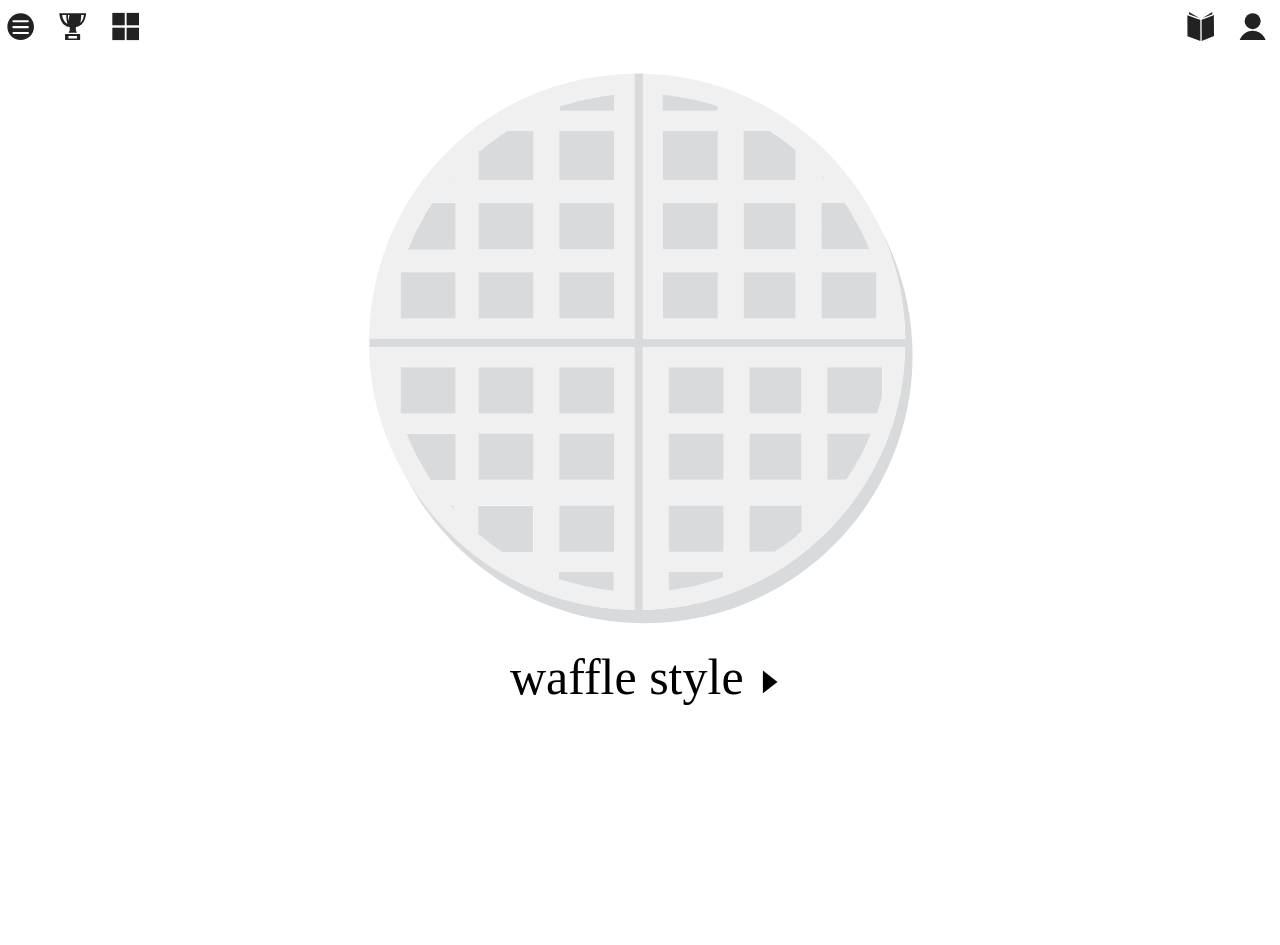
==== commit 6c38c297: "Padding Adjustments" ====
--- a/index.html
+++ b/index.html
@@ -1,4 +1,5 @@
 <!doctype html>
+<!--[if IE 9]><html class="lt-ie10" lang="en" > <![endif]-->
 <html class="no-js" lang="en">
     <head>
         <meta charset="utf-8" />
--- a/stylesheets/app.css
+++ b/stylesheets/app.css
@@ -7612,7 +7612,7 @@
 
 /* line 269, ../bower_components/foundation/scss/foundation/components/_type.scss */
 h1 {
-  font-size: 2.8125rem;
+  font-size: 2.5rem;
 }
 
 /* line 270, ../bower_components/foundation/scss/foundation/components/_type.scss */
@@ -7862,7 +7862,7 @@
 
   /* line 456, ../bower_components/foundation/scss/foundation/components/_type.scss */
   h1 {
-    font-size: 3.75rem;
+    font-size: 3.125rem;
   }
 
   /* line 457, ../bower_components/foundation/scss/foundation/components/_type.scss */
@@ -9059,7 +9059,7 @@
 }
 /* line 45, ../scss/app.scss */
 .main-section {
-  padding: 2.5rem 0;
+  padding: 1rem 0;
 }
 
 /* line 48, ../scss/app.scss */
@@ -9078,7 +9078,7 @@
 }
 
 /* line 61, ../scss/app.scss */
-nav .svgIcon:hover {
+nav .svgIcon:hover, .title .svgIcon:hover {
   fill: #666666;
 }
 
@@ -9090,6 +9090,6 @@
 }
 
 /* line 70, ../scss/app.scss */
-h1 a:hover, h1 a:focus, .title .svgIcon:hover {
-  fill: #666666;
-}
+h1 a:hover, h1 a:focus {
+  color: #666666;
+}
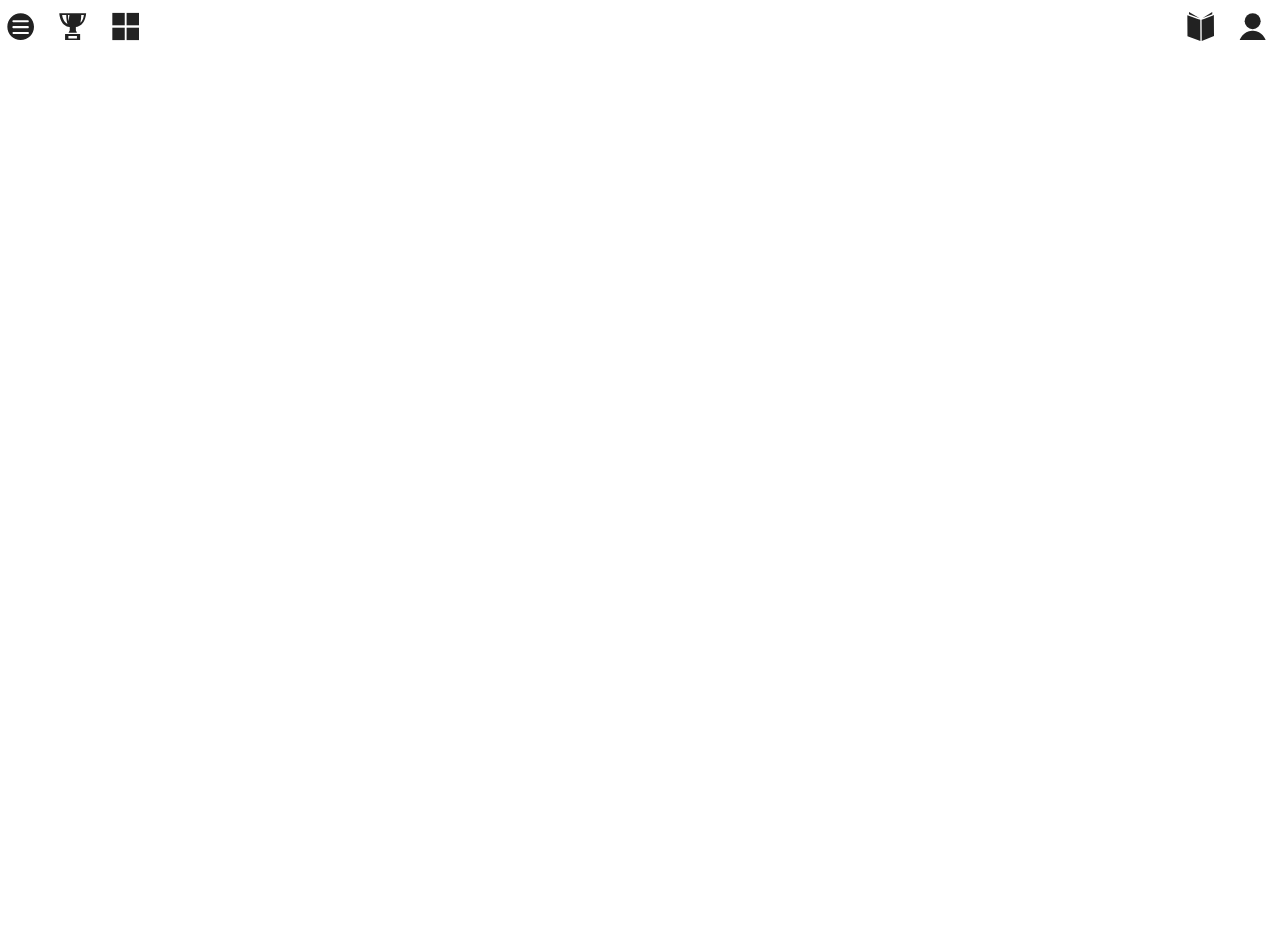
==== commit 251fc32b: "Dynamic Content Pages" ====
--- a/index.html
+++ b/index.html
@@ -19,16 +19,16 @@
                         <a class="item left-off-canvas-toggle" href="#">
                             <svg class="svgIcon" viewBox="0 0 30 25"><use xlink:href="images/svgicons.svg#menu"></use></svg>
                         </a>
-                        <a class="item" href="#">
+                        <a class="item pageLink" data-file="directory.html?v=1">
                             <svg class="svgIcon" viewBox="0 0 30 25"><use xlink:href="images/svgicons.svg#leaderboard"></use></svg>
                         </a>
-                        <a class="item" href="#">
+                        <a class="item pageLink" data-file="gallery.html?v=1">
                             <svg class="svgIcon" viewBox="0 0 30 25"><use xlink:href="images/svgicons.svg#gallery"></use></svg>
                         </a>
                     </section>
 
-                    <section class="right" role="navigation">
-                        <a class="item" href="#">
+                    <section class="right" role="navigation">                    
+                        <a class="item pageLink" data-file="book.html?v=1">
                             <svg class="svgIcon" viewBox="0 0 30 25"><use xlink:href="images/svgicons.svg#book"></use></svg>
                         </a>
                         
@@ -79,20 +79,9 @@
                   </ul>
                 </aside>
                
-               <div class="main-section">
-                    <div class="row">
-                        <div class="small-10 medium-7 small-centered columns">
-                            <section class="text-center">
-                                <svg viewBox="5 0 192 198">
-                                    <use xlink:href="images/wafflesvg.svg#waffle-svg"></use>
-                                </svg>
-                                <h1 class="title">
-                                    <a href="#"> waffle style <svg class="svgIcon" viewBox="0 0 30 25"><use xlink:href="images/svgicons.svg#right-arrow"></use></svg>
-                                    </a>
-                                </h1>
-                            </section>
-                        </div>    
-                    </div>
+               <div class="main-section home">
+                    <section class="main-content">
+                   </section>
                </div>
 
                <a class="exit-off-canvas"></a>
--- a/stylesheets/app.css
+++ b/stylesheets/app.css
@@ -43,7 +43,7 @@
   height: 100%;
 }
 
-/* line 386, ../bower_components/foundation/scss/foundation/components/_global.scss */
+/* line 388, ../bower_components/foundation/scss/foundation/components/_global.scss */
 *,
 *:before,
 *:after {
@@ -52,7 +52,7 @@
   box-sizing: border-box;
 }
 
-/* line 392, ../bower_components/foundation/scss/foundation/components/_global.scss */
+/* line 393, ../bower_components/foundation/scss/foundation/components/_global.scss */
 html,
 body {
   font-size: 100%;
@@ -88,7 +88,7 @@
   -ms-interpolation-mode: bicubic;
 }
 
-/* line 418, ../bower_components/foundation/scss/foundation/components/_global.scss */
+/* line 420, ../bower_components/foundation/scss/foundation/components/_global.scss */
 #map_canvas img,
 #map_canvas embed,
 #map_canvas object,
@@ -170,7 +170,7 @@
 .row:after {
   clear: both;
 }
-/* line 222, ../bower_components/foundation/scss/foundation/components/_grid.scss */
+/* line 223, ../bower_components/foundation/scss/foundation/components/_grid.scss */
 .row.collapse > .column,
 .row.collapse > .columns {
   padding-left: 0;
@@ -215,7 +215,7 @@
   clear: both;
 }
 
-/* line 233, ../bower_components/foundation/scss/foundation/components/_grid.scss */
+/* line 234, ../bower_components/foundation/scss/foundation/components/_grid.scss */
 .column,
 .columns {
   padding-left: 0.9375rem;
@@ -403,7 +403,7 @@
     left: auto;
   }
 
-  /* line 167, ../bower_components/foundation/scss/foundation/components/_grid.scss */
+  /* line 168, ../bower_components/foundation/scss/foundation/components/_grid.scss */
   .column,
   .columns {
     position: relative;
@@ -541,7 +541,7 @@
     float: left;
   }
 
-  /* line 188, ../bower_components/foundation/scss/foundation/components/_grid.scss */
+  /* line 189, ../bower_components/foundation/scss/foundation/components/_grid.scss */
   .column.small-centered,
   .columns.small-centered {
     margin-left: auto;
@@ -549,7 +549,7 @@
     float: none;
   }
 
-  /* line 191, ../bower_components/foundation/scss/foundation/components/_grid.scss */
+  /* line 192, ../bower_components/foundation/scss/foundation/components/_grid.scss */
   .column.small-uncentered,
   .columns.small-uncentered {
     margin-left: 0;
@@ -557,19 +557,19 @@
     float: left;
   }
 
-  /* line 199, ../bower_components/foundation/scss/foundation/components/_grid.scss */
+  /* line 200, ../bower_components/foundation/scss/foundation/components/_grid.scss */
   .column.small-centered:last-child,
   .columns.small-centered:last-child {
     float: none;
   }
 
-  /* line 205, ../bower_components/foundation/scss/foundation/components/_grid.scss */
+  /* line 206, ../bower_components/foundation/scss/foundation/components/_grid.scss */
   .column.small-uncentered:last-child,
   .columns.small-uncentered:last-child {
     float: left;
   }
 
-  /* line 210, ../bower_components/foundation/scss/foundation/components/_grid.scss */
+  /* line 211, ../bower_components/foundation/scss/foundation/components/_grid.scss */
   .column.small-uncentered.opposite,
   .columns.small-uncentered.opposite {
     float: right;
@@ -744,7 +744,7 @@
     left: auto;
   }
 
-  /* line 167, ../bower_components/foundation/scss/foundation/components/_grid.scss */
+  /* line 168, ../bower_components/foundation/scss/foundation/components/_grid.scss */
   .column,
   .columns {
     position: relative;
@@ -882,7 +882,7 @@
     float: left;
   }
 
-  /* line 188, ../bower_components/foundation/scss/foundation/components/_grid.scss */
+  /* line 189, ../bower_components/foundation/scss/foundation/components/_grid.scss */
   .column.medium-centered,
   .columns.medium-centered {
     margin-left: auto;
@@ -890,7 +890,7 @@
     float: none;
   }
 
-  /* line 191, ../bower_components/foundation/scss/foundation/components/_grid.scss */
+  /* line 192, ../bower_components/foundation/scss/foundation/components/_grid.scss */
   .column.medium-uncentered,
   .columns.medium-uncentered {
     margin-left: 0;
@@ -898,19 +898,19 @@
     float: left;
   }
 
-  /* line 199, ../bower_components/foundation/scss/foundation/components/_grid.scss */
+  /* line 200, ../bower_components/foundation/scss/foundation/components/_grid.scss */
   .column.medium-centered:last-child,
   .columns.medium-centered:last-child {
     float: none;
   }
 
-  /* line 205, ../bower_components/foundation/scss/foundation/components/_grid.scss */
+  /* line 206, ../bower_components/foundation/scss/foundation/components/_grid.scss */
   .column.medium-uncentered:last-child,
   .columns.medium-uncentered:last-child {
     float: left;
   }
 
-  /* line 210, ../bower_components/foundation/scss/foundation/components/_grid.scss */
+  /* line 211, ../bower_components/foundation/scss/foundation/components/_grid.scss */
   .column.medium-uncentered.opposite,
   .columns.medium-uncentered.opposite {
     float: right;
@@ -1253,7 +1253,7 @@
     left: auto;
   }
 
-  /* line 167, ../bower_components/foundation/scss/foundation/components/_grid.scss */
+  /* line 168, ../bower_components/foundation/scss/foundation/components/_grid.scss */
   .column,
   .columns {
     position: relative;
@@ -1391,7 +1391,7 @@
     float: left;
   }
 
-  /* line 188, ../bower_components/foundation/scss/foundation/components/_grid.scss */
+  /* line 189, ../bower_components/foundation/scss/foundation/components/_grid.scss */
   .column.large-centered,
   .columns.large-centered {
     margin-left: auto;
@@ -1399,7 +1399,7 @@
     float: none;
   }
 
-  /* line 191, ../bower_components/foundation/scss/foundation/components/_grid.scss */
+  /* line 192, ../bower_components/foundation/scss/foundation/components/_grid.scss */
   .column.large-uncentered,
   .columns.large-uncentered {
     margin-left: 0;
@@ -1407,19 +1407,19 @@
     float: left;
   }
 
-  /* line 199, ../bower_components/foundation/scss/foundation/components/_grid.scss */
+  /* line 200, ../bower_components/foundation/scss/foundation/components/_grid.scss */
   .column.large-centered:last-child,
   .columns.large-centered:last-child {
     float: none;
   }
 
-  /* line 205, ../bower_components/foundation/scss/foundation/components/_grid.scss */
+  /* line 206, ../bower_components/foundation/scss/foundation/components/_grid.scss */
   .column.large-uncentered:last-child,
   .columns.large-uncentered:last-child {
     float: left;
   }
 
-  /* line 210, ../bower_components/foundation/scss/foundation/components/_grid.scss */
+  /* line 211, ../bower_components/foundation/scss/foundation/components/_grid.scss */
   .column.large-uncentered.opposite,
   .columns.large-uncentered.opposite {
     float: right;
@@ -1667,7 +1667,7 @@
   opacity: 0.3;
   background: inherit;
 }
-/* line 96, ../bower_components/foundation/scss/foundation/components/_alert-boxes.scss */
+/* line 97, ../bower_components/foundation/scss/foundation/components/_alert-boxes.scss */
 .alert-box .close:hover, .alert-box .close:focus {
   opacity: 0.5;
 }
@@ -2284,7 +2284,7 @@
   cursor: default;
   color: #333333;
 }
-/* line 83, ../bower_components/foundation/scss/foundation/components/_breadcrumbs.scss */
+/* line 84, ../bower_components/foundation/scss/foundation/components/_breadcrumbs.scss */
 .breadcrumbs > *.current:hover, .breadcrumbs > *.current:hover a, .breadcrumbs > *.current:focus, .breadcrumbs > *.current:focus a {
   text-decoration: none;
 }
@@ -2296,7 +2296,7 @@
 .breadcrumbs > *.unavailable a {
   color: #999999;
 }
-/* line 92, ../bower_components/foundation/scss/foundation/components/_breadcrumbs.scss */
+/* line 95, ../bower_components/foundation/scss/foundation/components/_breadcrumbs.scss */
 .breadcrumbs > *.unavailable:hover, .breadcrumbs > *.unavailable:hover a, .breadcrumbs > *.unavailable:focus,
 .breadcrumbs > *.unavailable a:focus {
   text-decoration: none;
@@ -2348,11 +2348,11 @@
   color: white;
   transition: background-color 300ms ease-out;
 }
-/* line 161, ../bower_components/foundation/scss/foundation/components/_buttons.scss */
+/* line 162, ../bower_components/foundation/scss/foundation/components/_buttons.scss */
 button:hover, button:focus, .button:hover, .button:focus {
   background-color: black;
 }
-/* line 167, ../bower_components/foundation/scss/foundation/components/_buttons.scss */
+/* line 168, ../bower_components/foundation/scss/foundation/components/_buttons.scss */
 button:hover, button:focus, .button:hover, .button:focus {
   color: white;
 }
@@ -2362,11 +2362,11 @@
   border-color: #292929;
   color: white;
 }
-/* line 161, ../bower_components/foundation/scss/foundation/components/_buttons.scss */
+/* line 162, ../bower_components/foundation/scss/foundation/components/_buttons.scss */
 button.secondary:hover, button.secondary:focus, .button.secondary:hover, .button.secondary:focus {
   background-color: #292929;
 }
-/* line 167, ../bower_components/foundation/scss/foundation/components/_buttons.scss */
+/* line 168, ../bower_components/foundation/scss/foundation/components/_buttons.scss */
 button.secondary:hover, button.secondary:focus, .button.secondary:hover, .button.secondary:focus {
   color: white;
 }
@@ -2376,11 +2376,11 @@
   border-color: #7a7a7a;
   color: white;
 }
-/* line 161, ../bower_components/foundation/scss/foundation/components/_buttons.scss */
+/* line 162, ../bower_components/foundation/scss/foundation/components/_buttons.scss */
 button.success:hover, button.success:focus, .button.success:hover, .button.success:focus {
   background-color: #7a7a7a;
 }
-/* line 167, ../bower_components/foundation/scss/foundation/components/_buttons.scss */
+/* line 168, ../bower_components/foundation/scss/foundation/components/_buttons.scss */
 button.success:hover, button.success:focus, .button.success:hover, .button.success:focus {
   color: white;
 }
@@ -2390,11 +2390,11 @@
   border-color: #525252;
   color: white;
 }
-/* line 161, ../bower_components/foundation/scss/foundation/components/_buttons.scss */
+/* line 162, ../bower_components/foundation/scss/foundation/components/_buttons.scss */
 button.alert:hover, button.alert:focus, .button.alert:hover, .button.alert:focus {
   background-color: #525252;
 }
-/* line 167, ../bower_components/foundation/scss/foundation/components/_buttons.scss */
+/* line 168, ../bower_components/foundation/scss/foundation/components/_buttons.scss */
 button.alert:hover, button.alert:focus, .button.alert:hover, .button.alert:focus {
   color: white;
 }
@@ -2404,11 +2404,11 @@
   border-color: #a3a3a3;
   color: #333333;
 }
-/* line 161, ../bower_components/foundation/scss/foundation/components/_buttons.scss */
+/* line 162, ../bower_components/foundation/scss/foundation/components/_buttons.scss */
 button.warning:hover, button.warning:focus, .button.warning:hover, .button.warning:focus {
   background-color: #a3a3a3;
 }
-/* line 167, ../bower_components/foundation/scss/foundation/components/_buttons.scss */
+/* line 168, ../bower_components/foundation/scss/foundation/components/_buttons.scss */
 button.warning:hover, button.warning:focus, .button.warning:hover, .button.warning:focus {
   color: white;
 }
@@ -2418,11 +2418,11 @@
   border-color: #888888;
   color: white;
 }
-/* line 161, ../bower_components/foundation/scss/foundation/components/_buttons.scss */
+/* line 162, ../bower_components/foundation/scss/foundation/components/_buttons.scss */
 button.info:hover, button.info:focus, .button.info:hover, .button.info:focus {
   background-color: #888888;
 }
-/* line 167, ../bower_components/foundation/scss/foundation/components/_buttons.scss */
+/* line 168, ../bower_components/foundation/scss/foundation/components/_buttons.scss */
 button.info:hover, button.info:focus, .button.info:hover, .button.info:focus {
   color: white;
 }
@@ -2483,15 +2483,15 @@
   opacity: 0.7;
   box-shadow: none;
 }
-/* line 161, ../bower_components/foundation/scss/foundation/components/_buttons.scss */
+/* line 162, ../bower_components/foundation/scss/foundation/components/_buttons.scss */
 button.disabled:hover, button.disabled:focus, button[disabled]:hover, button[disabled]:focus, .button.disabled:hover, .button.disabled:focus, .button[disabled]:hover, .button[disabled]:focus {
   background-color: black;
 }
-/* line 167, ../bower_components/foundation/scss/foundation/components/_buttons.scss */
+/* line 168, ../bower_components/foundation/scss/foundation/components/_buttons.scss */
 button.disabled:hover, button.disabled:focus, button[disabled]:hover, button[disabled]:focus, .button.disabled:hover, .button.disabled:focus, .button[disabled]:hover, .button[disabled]:focus {
   color: white;
 }
-/* line 178, ../bower_components/foundation/scss/foundation/components/_buttons.scss */
+/* line 179, ../bower_components/foundation/scss/foundation/components/_buttons.scss */
 button.disabled:hover, button.disabled:focus, button[disabled]:hover, button[disabled]:focus, .button.disabled:hover, .button.disabled:focus, .button[disabled]:hover, .button[disabled]:focus {
   background-color: black;
 }
@@ -2504,15 +2504,15 @@
   opacity: 0.7;
   box-shadow: none;
 }
-/* line 161, ../bower_components/foundation/scss/foundation/components/_buttons.scss */
+/* line 162, ../bower_components/foundation/scss/foundation/components/_buttons.scss */
 button.disabled.secondary:hover, button.disabled.secondary:focus, button[disabled].secondary:hover, button[disabled].secondary:focus, .button.disabled.secondary:hover, .button.disabled.secondary:focus, .button[disabled].secondary:hover, .button[disabled].secondary:focus {
   background-color: #292929;
 }
-/* line 167, ../bower_components/foundation/scss/foundation/components/_buttons.scss */
+/* line 168, ../bower_components/foundation/scss/foundation/components/_buttons.scss */
 button.disabled.secondary:hover, button.disabled.secondary:focus, button[disabled].secondary:hover, button[disabled].secondary:focus, .button.disabled.secondary:hover, .button.disabled.secondary:focus, .button[disabled].secondary:hover, .button[disabled].secondary:focus {
   color: white;
 }
-/* line 178, ../bower_components/foundation/scss/foundation/components/_buttons.scss */
+/* line 179, ../bower_components/foundation/scss/foundation/components/_buttons.scss */
 button.disabled.secondary:hover, button.disabled.secondary:focus, button[disabled].secondary:hover, button[disabled].secondary:focus, .button.disabled.secondary:hover, .button.disabled.secondary:focus, .button[disabled].secondary:hover, .button[disabled].secondary:focus {
   background-color: #333333;
 }
@@ -2525,15 +2525,15 @@
   opacity: 0.7;
   box-shadow: none;
 }
-/* line 161, ../bower_components/foundation/scss/foundation/components/_buttons.scss */
+/* line 162, ../bower_components/foundation/scss/foundation/components/_buttons.scss */
 button.disabled.success:hover, button.disabled.success:focus, button[disabled].success:hover, button[disabled].success:focus, .button.disabled.success:hover, .button.disabled.success:focus, .button[disabled].success:hover, .button[disabled].success:focus {
   background-color: #7a7a7a;
 }
-/* line 167, ../bower_components/foundation/scss/foundation/components/_buttons.scss */
+/* line 168, ../bower_components/foundation/scss/foundation/components/_buttons.scss */
 button.disabled.success:hover, button.disabled.success:focus, button[disabled].success:hover, button[disabled].success:focus, .button.disabled.success:hover, .button.disabled.success:focus, .button[disabled].success:hover, .button[disabled].success:focus {
   color: white;
 }
-/* line 178, ../bower_components/foundation/scss/foundation/components/_buttons.scss */
+/* line 179, ../bower_components/foundation/scss/foundation/components/_buttons.scss */
 button.disabled.success:hover, button.disabled.success:focus, button[disabled].success:hover, button[disabled].success:focus, .button.disabled.success:hover, .button.disabled.success:focus, .button[disabled].success:hover, .button[disabled].success:focus {
   background-color: #999999;
 }
@@ -2546,15 +2546,15 @@
   opacity: 0.7;
   box-shadow: none;
 }
-/* line 161, ../bower_components/foundation/scss/foundation/components/_buttons.scss */
+/* line 162, ../bower_components/foundation/scss/foundation/components/_buttons.scss */
 button.disabled.alert:hover, button.disabled.alert:focus, button[disabled].alert:hover, button[disabled].alert:focus, .button.disabled.alert:hover, .button.disabled.alert:focus, .button[disabled].alert:hover, .button[disabled].alert:focus {
   background-color: #525252;
 }
-/* line 167, ../bower_components/foundation/scss/foundation/components/_buttons.scss */
+/* line 168, ../bower_components/foundation/scss/foundation/components/_buttons.scss */
 button.disabled.alert:hover, button.disabled.alert:focus, button[disabled].alert:hover, button[disabled].alert:focus, .button.disabled.alert:hover, .button.disabled.alert:focus, .button[disabled].alert:hover, .button[disabled].alert:focus {
   color: white;
 }
-/* line 178, ../bower_components/foundation/scss/foundation/components/_buttons.scss */
+/* line 179, ../bower_components/foundation/scss/foundation/components/_buttons.scss */
 button.disabled.alert:hover, button.disabled.alert:focus, button[disabled].alert:hover, button[disabled].alert:focus, .button.disabled.alert:hover, .button.disabled.alert:focus, .button[disabled].alert:hover, .button[disabled].alert:focus {
   background-color: #666666;
 }
@@ -2567,15 +2567,15 @@
   opacity: 0.7;
   box-shadow: none;
 }
-/* line 161, ../bower_components/foundation/scss/foundation/components/_buttons.scss */
+/* line 162, ../bower_components/foundation/scss/foundation/components/_buttons.scss */
 button.disabled.warning:hover, button.disabled.warning:focus, button[disabled].warning:hover, button[disabled].warning:focus, .button.disabled.warning:hover, .button.disabled.warning:focus, .button[disabled].warning:hover, .button[disabled].warning:focus {
   background-color: #a3a3a3;
 }
-/* line 167, ../bower_components/foundation/scss/foundation/components/_buttons.scss */
+/* line 168, ../bower_components/foundation/scss/foundation/components/_buttons.scss */
 button.disabled.warning:hover, button.disabled.warning:focus, button[disabled].warning:hover, button[disabled].warning:focus, .button.disabled.warning:hover, .button.disabled.warning:focus, .button[disabled].warning:hover, .button[disabled].warning:focus {
   color: white;
 }
-/* line 178, ../bower_components/foundation/scss/foundation/components/_buttons.scss */
+/* line 179, ../bower_components/foundation/scss/foundation/components/_buttons.scss */
 button.disabled.warning:hover, button.disabled.warning:focus, button[disabled].warning:hover, button[disabled].warning:focus, .button.disabled.warning:hover, .button.disabled.warning:focus, .button[disabled].warning:hover, .button[disabled].warning:focus {
   background-color: #cccccc;
 }
@@ -2588,15 +2588,15 @@
   opacity: 0.7;
   box-shadow: none;
 }
-/* line 161, ../bower_components/foundation/scss/foundation/components/_buttons.scss */
+/* line 162, ../bower_components/foundation/scss/foundation/components/_buttons.scss */
 button.disabled.info:hover, button.disabled.info:focus, button[disabled].info:hover, button[disabled].info:focus, .button.disabled.info:hover, .button.disabled.info:focus, .button[disabled].info:hover, .button[disabled].info:focus {
   background-color: #888888;
 }
-/* line 167, ../bower_components/foundation/scss/foundation/components/_buttons.scss */
+/* line 168, ../bower_components/foundation/scss/foundation/components/_buttons.scss */
 button.disabled.info:hover, button.disabled.info:focus, button[disabled].info:hover, button[disabled].info:focus, .button.disabled.info:hover, .button.disabled.info:focus, .button[disabled].info:hover, .button[disabled].info:focus {
   color: white;
 }
-/* line 178, ../bower_components/foundation/scss/foundation/components/_buttons.scss */
+/* line 179, ../bower_components/foundation/scss/foundation/components/_buttons.scss */
 button.disabled.info:hover, button.disabled.info:focus, button[disabled].info:hover, button[disabled].info:focus, .button.disabled.info:hover, .button.disabled.info:focus, .button[disabled].info:hover, .button[disabled].info:focus {
   background-color: #aaaaaa;
 }
@@ -2729,18 +2729,18 @@
 .button-group.radius > *:first-child button, .button-group.radius > *:first-child .button {
   border-left: 0;
 }
-/* line 111, ../bower_components/foundation/scss/foundation/components/_button-groups.scss */
+/* line 114, ../bower_components/foundation/scss/foundation/components/_button-groups.scss */
 .button-group.radius > *, .button-group.radius > * > a, .button-group.radius > * > button, .button-group.radius > * > .button {
   border-radius: 0;
 }
-/* line 115, ../bower_components/foundation/scss/foundation/components/_button-groups.scss */
+/* line 118, ../bower_components/foundation/scss/foundation/components/_button-groups.scss */
 .button-group.radius > *:first-child, .button-group.radius > *:first-child > a, .button-group.radius > *:first-child > button, .button-group.radius > *:first-child > .button {
   -webkit-border-bottom-left-radius: 3px;
   -webkit-border-top-left-radius: 3px;
   border-bottom-left-radius: 3px;
   border-top-left-radius: 3px;
 }
-/* line 126, ../bower_components/foundation/scss/foundation/components/_button-groups.scss */
+/* line 129, ../bower_components/foundation/scss/foundation/components/_button-groups.scss */
 .button-group.radius > *:last-child, .button-group.radius > *:last-child > a, .button-group.radius > *:last-child > button, .button-group.radius > *:last-child > .button {
   -webkit-border-bottom-right-radius: 3px;
   -webkit-border-top-right-radius: 3px;
@@ -2775,18 +2775,18 @@
 .button-group.radius.stack > *:first-child button, .button-group.radius.stack > *:first-child .button {
   border-top: 0;
 }
-/* line 111, ../bower_components/foundation/scss/foundation/components/_button-groups.scss */
+/* line 114, ../bower_components/foundation/scss/foundation/components/_button-groups.scss */
 .button-group.radius.stack > *, .button-group.radius.stack > * > a, .button-group.radius.stack > * > button, .button-group.radius.stack > * > .button {
   border-radius: 0;
 }
-/* line 115, ../bower_components/foundation/scss/foundation/components/_button-groups.scss */
+/* line 118, ../bower_components/foundation/scss/foundation/components/_button-groups.scss */
 .button-group.radius.stack > *:first-child, .button-group.radius.stack > *:first-child > a, .button-group.radius.stack > *:first-child > button, .button-group.radius.stack > *:first-child > .button {
   -webkit-top-left-radius: 3px;
   -webkit-top-right-radius: 3px;
   border-top-left-radius: 3px;
   border-top-right-radius: 3px;
 }
-/* line 126, ../bower_components/foundation/scss/foundation/components/_button-groups.scss */
+/* line 129, ../bower_components/foundation/scss/foundation/components/_button-groups.scss */
 .button-group.radius.stack > *:last-child, .button-group.radius.stack > *:last-child > a, .button-group.radius.stack > *:last-child > button, .button-group.radius.stack > *:last-child > .button {
   -webkit-bottom-left-radius: 3px;
   -webkit-bottom-right-radius: 3px;
@@ -2808,18 +2808,18 @@
   .button-group.radius.stack-for-small > *:first-child button, .button-group.radius.stack-for-small > *:first-child .button {
     border-left: 0;
   }
-  /* line 111, ../bower_components/foundation/scss/foundation/components/_button-groups.scss */
+  /* line 114, ../bower_components/foundation/scss/foundation/components/_button-groups.scss */
   .button-group.radius.stack-for-small > *, .button-group.radius.stack-for-small > * > a, .button-group.radius.stack-for-small > * > button, .button-group.radius.stack-for-small > * > .button {
     border-radius: 0;
   }
-  /* line 115, ../bower_components/foundation/scss/foundation/components/_button-groups.scss */
+  /* line 118, ../bower_components/foundation/scss/foundation/components/_button-groups.scss */
   .button-group.radius.stack-for-small > *:first-child, .button-group.radius.stack-for-small > *:first-child > a, .button-group.radius.stack-for-small > *:first-child > button, .button-group.radius.stack-for-small > *:first-child > .button {
     -webkit-border-bottom-left-radius: 3px;
     -webkit-border-top-left-radius: 3px;
     border-bottom-left-radius: 3px;
     border-top-left-radius: 3px;
   }
-  /* line 126, ../bower_components/foundation/scss/foundation/components/_button-groups.scss */
+  /* line 129, ../bower_components/foundation/scss/foundation/components/_button-groups.scss */
   .button-group.radius.stack-for-small > *:last-child, .button-group.radius.stack-for-small > *:last-child > a, .button-group.radius.stack-for-small > *:last-child > button, .button-group.radius.stack-for-small > *:last-child > .button {
     -webkit-border-bottom-right-radius: 3px;
     -webkit-border-top-right-radius: 3px;
@@ -2856,18 +2856,18 @@
   .button-group.radius.stack-for-small > *:first-child button, .button-group.radius.stack-for-small > *:first-child .button {
     border-top: 0;
   }
-  /* line 111, ../bower_components/foundation/scss/foundation/components/_button-groups.scss */
+  /* line 114, ../bower_components/foundation/scss/foundation/components/_button-groups.scss */
   .button-group.radius.stack-for-small > *, .button-group.radius.stack-for-small > * > a, .button-group.radius.stack-for-small > * > button, .button-group.radius.stack-for-small > * > .button {
     border-radius: 0;
   }
-  /* line 115, ../bower_components/foundation/scss/foundation/components/_button-groups.scss */
+  /* line 118, ../bower_components/foundation/scss/foundation/components/_button-groups.scss */
   .button-group.radius.stack-for-small > *:first-child, .button-group.radius.stack-for-small > *:first-child > a, .button-group.radius.stack-for-small > *:first-child > button, .button-group.radius.stack-for-small > *:first-child > .button {
     -webkit-top-left-radius: 3px;
     -webkit-top-right-radius: 3px;
     border-top-left-radius: 3px;
     border-top-right-radius: 3px;
   }
-  /* line 126, ../bower_components/foundation/scss/foundation/components/_button-groups.scss */
+  /* line 129, ../bower_components/foundation/scss/foundation/components/_button-groups.scss */
   .button-group.radius.stack-for-small > *:last-child, .button-group.radius.stack-for-small > *:last-child > a, .button-group.radius.stack-for-small > *:last-child > button, .button-group.radius.stack-for-small > *:last-child > .button {
     -webkit-bottom-left-radius: 3px;
     -webkit-bottom-right-radius: 3px;
@@ -2889,18 +2889,18 @@
 .button-group.round > *:first-child button, .button-group.round > *:first-child .button {
   border-left: 0;
 }
-/* line 111, ../bower_components/foundation/scss/foundation/components/_button-groups.scss */
+/* line 114, ../bower_components/foundation/scss/foundation/components/_button-groups.scss */
 .button-group.round > *, .button-group.round > * > a, .button-group.round > * > button, .button-group.round > * > .button {
   border-radius: 0;
 }
-/* line 115, ../bower_components/foundation/scss/foundation/components/_button-groups.scss */
+/* line 118, ../bower_components/foundation/scss/foundation/components/_button-groups.scss */
 .button-group.round > *:first-child, .button-group.round > *:first-child > a, .button-group.round > *:first-child > button, .button-group.round > *:first-child > .button {
   -webkit-border-bottom-left-radius: 1000px;
   -webkit-border-top-left-radius: 1000px;
   border-bottom-left-radius: 1000px;
   border-top-left-radius: 1000px;
 }
-/* line 126, ../bower_components/foundation/scss/foundation/components/_button-groups.scss */
+/* line 129, ../bower_components/foundation/scss/foundation/components/_button-groups.scss */
 .button-group.round > *:last-child, .button-group.round > *:last-child > a, .button-group.round > *:last-child > button, .button-group.round > *:last-child > .button {
   -webkit-border-bottom-right-radius: 1000px;
   -webkit-border-top-right-radius: 1000px;
@@ -2935,18 +2935,18 @@
 .button-group.round.stack > *:first-child button, .button-group.round.stack > *:first-child .button {
   border-top: 0;
 }
-/* line 111, ../bower_components/foundation/scss/foundation/components/_button-groups.scss */
+/* line 114, ../bower_components/foundation/scss/foundation/components/_button-groups.scss */
 .button-group.round.stack > *, .button-group.round.stack > * > a, .button-group.round.stack > * > button, .button-group.round.stack > * > .button {
   border-radius: 0;
 }
-/* line 115, ../bower_components/foundation/scss/foundation/components/_button-groups.scss */
+/* line 118, ../bower_components/foundation/scss/foundation/components/_button-groups.scss */
 .button-group.round.stack > *:first-child, .button-group.round.stack > *:first-child > a, .button-group.round.stack > *:first-child > button, .button-group.round.stack > *:first-child > .button {
   -webkit-top-left-radius: 1rem;
   -webkit-top-right-radius: 1rem;
   border-top-left-radius: 1rem;
   border-top-right-radius: 1rem;
 }
-/* line 126, ../bower_components/foundation/scss/foundation/components/_button-groups.scss */
+/* line 129, ../bower_components/foundation/scss/foundation/components/_button-groups.scss */
 .button-group.round.stack > *:last-child, .button-group.round.stack > *:last-child > a, .button-group.round.stack > *:last-child > button, .button-group.round.stack > *:last-child > .button {
   -webkit-bottom-left-radius: 1rem;
   -webkit-bottom-right-radius: 1rem;
@@ -2968,18 +2968,18 @@
   .button-group.round.stack-for-small > *:first-child button, .button-group.round.stack-for-small > *:first-child .button {
     border-left: 0;
   }
-  /* line 111, ../bower_components/foundation/scss/foundation/components/_button-groups.scss */
+  /* line 114, ../bower_components/foundation/scss/foundation/components/_button-groups.scss */
   .button-group.round.stack-for-small > *, .button-group.round.stack-for-small > * > a, .button-group.round.stack-for-small > * > button, .button-group.round.stack-for-small > * > .button {
     border-radius: 0;
   }
-  /* line 115, ../bower_components/foundation/scss/foundation/components/_button-groups.scss */
+  /* line 118, ../bower_components/foundation/scss/foundation/components/_button-groups.scss */
   .button-group.round.stack-for-small > *:first-child, .button-group.round.stack-for-small > *:first-child > a, .button-group.round.stack-for-small > *:first-child > button, .button-group.round.stack-for-small > *:first-child > .button {
     -webkit-border-bottom-left-radius: 1000px;
     -webkit-border-top-left-radius: 1000px;
     border-bottom-left-radius: 1000px;
     border-top-left-radius: 1000px;
   }
-  /* line 126, ../bower_components/foundation/scss/foundation/components/_button-groups.scss */
+  /* line 129, ../bower_components/foundation/scss/foundation/components/_button-groups.scss */
   .button-group.round.stack-for-small > *:last-child, .button-group.round.stack-for-small > *:last-child > a, .button-group.round.stack-for-small > *:last-child > button, .button-group.round.stack-for-small > *:last-child > .button {
     -webkit-border-bottom-right-radius: 1000px;
     -webkit-border-top-right-radius: 1000px;
@@ -3016,18 +3016,18 @@
   .button-group.round.stack-for-small > *:first-child button, .button-group.round.stack-for-small > *:first-child .button {
     border-top: 0;
   }
-  /* line 111, ../bower_components/foundation/scss/foundation/components/_button-groups.scss */
+  /* line 114, ../bower_components/foundation/scss/foundation/components/_button-groups.scss */
   .button-group.round.stack-for-small > *, .button-group.round.stack-for-small > * > a, .button-group.round.stack-for-small > * > button, .button-group.round.stack-for-small > * > .button {
     border-radius: 0;
   }
-  /* line 115, ../bower_components/foundation/scss/foundation/components/_button-groups.scss */
+  /* line 118, ../bower_components/foundation/scss/foundation/components/_button-groups.scss */
   .button-group.round.stack-for-small > *:first-child, .button-group.round.stack-for-small > *:first-child > a, .button-group.round.stack-for-small > *:first-child > button, .button-group.round.stack-for-small > *:first-child > .button {
     -webkit-top-left-radius: 1rem;
     -webkit-top-right-radius: 1rem;
     border-top-left-radius: 1rem;
     border-top-right-radius: 1rem;
   }
-  /* line 126, ../bower_components/foundation/scss/foundation/components/_button-groups.scss */
+  /* line 129, ../bower_components/foundation/scss/foundation/components/_button-groups.scss */
   .button-group.round.stack-for-small > *:last-child, .button-group.round.stack-for-small > *:last-child > a, .button-group.round.stack-for-small > *:last-child > button, .button-group.round.stack-for-small > *:last-child > .button {
     -webkit-bottom-left-radius: 1rem;
     -webkit-bottom-right-radius: 1rem;
@@ -3287,7 +3287,7 @@
   color: #cccccc;
   display: none;
 }
-/* line 125, ../bower_components/foundation/scss/foundation/components/_clearing.scss */
+/* line 126, ../bower_components/foundation/scss/foundation/components/_clearing.scss */
 .clearing-close:hover, .clearing-close:focus {
   color: #cccccc;
 }
@@ -3311,7 +3311,7 @@
 }
 
 @media only screen and (min-width: 40.063em) {
-  /* line 143, ../bower_components/foundation/scss/foundation/components/_clearing.scss */
+  /* line 144, ../bower_components/foundation/scss/foundation/components/_clearing.scss */
   .clearing-main-prev,
   .clearing-main-next {
     position: absolute;
@@ -3356,7 +3356,7 @@
     border-left-color: #cccccc;
   }
 
-  /* line 175, ../bower_components/foundation/scss/foundation/components/_clearing.scss */
+  /* line 176, ../bower_components/foundation/scss/foundation/components/_clearing.scss */
   .clearing-main-prev.disabled,
   .clearing-main-next.disabled {
     opacity: 0.3;
@@ -3670,7 +3670,7 @@
   line-height: 1.125rem;
   margin: 0;
 }
-/* line 209, ../bower_components/foundation/scss/foundation/components/_dropdown.scss */
+/* line 210, ../bower_components/foundation/scss/foundation/components/_dropdown.scss */
 .f-dropdown li:hover, .f-dropdown li:focus {
   background: #eeeeee;
 }
@@ -3826,7 +3826,7 @@
 .flex-video.vimeo {
   padding-top: 0;
 }
-/* line 35, ../bower_components/foundation/scss/foundation/components/_flex-video.scss */
+/* line 38, ../bower_components/foundation/scss/foundation/components/_flex-video.scss */
 .flex-video iframe,
 .flex-video object,
 .flex-video embed,
@@ -3849,7 +3849,7 @@
 form .row .row {
   margin: 0 -0.5rem;
 }
-/* line 88, ../bower_components/foundation/scss/foundation/components/_forms.scss */
+/* line 89, ../bower_components/foundation/scss/foundation/components/_forms.scss */
 form .row .row .column,
 form .row .row .columns {
   padding: 0 0.5rem;
@@ -3858,7 +3858,7 @@
 form .row .row.collapse {
   margin: 0;
 }
-/* line 94, ../bower_components/foundation/scss/foundation/components/_forms.scss */
+/* line 95, ../bower_components/foundation/scss/foundation/components/_forms.scss */
 form .row .row.collapse .column,
 form .row .row.collapse .columns {
   padding: 0;
@@ -3870,7 +3870,7 @@
   border-bottom-right-radius: 0;
   border-top-right-radius: 0;
 }
-/* line 102, ../bower_components/foundation/scss/foundation/components/_forms.scss */
+/* line 105, ../bower_components/foundation/scss/foundation/components/_forms.scss */
 form .row input.column,
 form .row input.columns,
 form .row textarea.column,
@@ -3907,7 +3907,7 @@
 }
 
 /* Attach elements to the beginning or end of an input */
-/* line 397, ../bower_components/foundation/scss/foundation/components/_forms.scss */
+/* line 398, ../bower_components/foundation/scss/foundation/components/_forms.scss */
 .prefix,
 .postfix {
   display: block;
@@ -4002,7 +4002,7 @@
 }
 
 /* We use this to get basic styling on all basic form elements */
-/* line 414, ../bower_components/foundation/scss/foundation/components/_forms.scss */
+/* line 428, ../bower_components/foundation/scss/foundation/components/_forms.scss */
 input[type="text"],
 input[type="password"],
 input[type="date"],
@@ -4096,7 +4096,7 @@
   background-color: #dddddd;
   cursor: default;
 }
-/* line 144, ../bower_components/foundation/scss/foundation/components/_forms.scss */
+/* line 146, ../bower_components/foundation/scss/foundation/components/_forms.scss */
 input[type="text"][disabled], input[type="text"][readonly], fieldset[disabled] input[type="text"],
 input[type="password"][disabled],
 input[type="password"][readonly], fieldset[disabled]
@@ -4162,7 +4162,7 @@
   border-radius: 3px;
 }
 
-/* line 443, ../bower_components/foundation/scss/foundation/components/_forms.scss */
+/* line 445, ../bower_components/foundation/scss/foundation/components/_forms.scss */
 form .row .prefix-radius.row.collapse input,
 form .row .prefix-radius.row.collapse textarea,
 form .row .prefix-radius.row.collapse select {
@@ -4180,7 +4180,7 @@
   border-bottom-left-radius: 3px;
   border-top-left-radius: 3px;
 }
-/* line 449, ../bower_components/foundation/scss/foundation/components/_forms.scss */
+/* line 451, ../bower_components/foundation/scss/foundation/components/_forms.scss */
 form .row .postfix-radius.row.collapse input,
 form .row .postfix-radius.row.collapse textarea,
 form .row .postfix-radius.row.collapse select {
@@ -4198,7 +4198,7 @@
   border-bottom-right-radius: 3px;
   border-top-right-radius: 3px;
 }
-/* line 455, ../bower_components/foundation/scss/foundation/components/_forms.scss */
+/* line 457, ../bower_components/foundation/scss/foundation/components/_forms.scss */
 form .row .prefix-round.row.collapse input,
 form .row .prefix-round.row.collapse textarea,
 form .row .prefix-round.row.collapse select {
@@ -4216,7 +4216,7 @@
   border-bottom-left-radius: 1000px;
   border-top-left-radius: 1000px;
 }
-/* line 461, ../bower_components/foundation/scss/foundation/components/_forms.scss */
+/* line 463, ../bower_components/foundation/scss/foundation/components/_forms.scss */
 form .row .postfix-round.row.collapse input,
 form .row .postfix-round.row.collapse textarea,
 form .row .postfix-round.row.collapse select {
@@ -4293,7 +4293,7 @@
 }
 
 /* Adjust margin for form elements below */
-/* line 491, ../bower_components/foundation/scss/foundation/components/_forms.scss */
+/* line 494, ../bower_components/foundation/scss/foundation/components/_forms.scss */
 input[type="file"],
 input[type="checkbox"],
 input[type="radio"],
@@ -4301,7 +4301,7 @@
   margin: 0 0 1rem 0;
 }
 
-/* line 498, ../bower_components/foundation/scss/foundation/components/_forms.scss */
+/* line 499, ../bower_components/foundation/scss/foundation/components/_forms.scss */
 input[type="checkbox"] + label,
 input[type="radio"] + label {
   display: inline-block;
@@ -4365,18 +4365,18 @@
   color: white;
 }
 
-/* line 540, ../bower_components/foundation/scss/foundation/components/_forms.scss */
+/* line 542, ../bower_components/foundation/scss/foundation/components/_forms.scss */
 .error input,
 .error textarea,
 .error select {
   margin-bottom: 0;
 }
-/* line 546, ../bower_components/foundation/scss/foundation/components/_forms.scss */
+/* line 547, ../bower_components/foundation/scss/foundation/components/_forms.scss */
 .error input[type="checkbox"],
 .error input[type="radio"] {
   margin-bottom: 1rem;
 }
-/* line 551, ../bower_components/foundation/scss/foundation/components/_forms.scss */
+/* line 552, ../bower_components/foundation/scss/foundation/components/_forms.scss */
 .error label,
 .error label.error {
   color: #666666;
@@ -4409,7 +4409,7 @@
   display: block;
 }
 
-/* line 578, ../bower_components/foundation/scss/foundation/components/_forms.scss */
+/* line 580, ../bower_components/foundation/scss/foundation/components/_forms.scss */
 input.error,
 textarea.error,
 select.error {
@@ -4744,7 +4744,7 @@
 }
 
 /* Typography */
-/* line 113, ../bower_components/foundation/scss/foundation/components/_joyride.scss */
+/* line 118, ../bower_components/foundation/scss/foundation/components/_joyride.scss */
 .joyride-tip-guide h1,
 .joyride-tip-guide h2,
 .joyride-tip-guide h3,
@@ -4793,7 +4793,7 @@
   font-weight: 400;
   line-height: .5 !important;
 }
-/* line 155, ../bower_components/foundation/scss/foundation/components/_joyride.scss */
+/* line 156, ../bower_components/foundation/scss/foundation/components/_joyride.scss */
 .joyride-close-tip:hover, .joyride-close-tip:focus {
   color: #eeeeee !important;
 }
@@ -4867,7 +4867,7 @@
     right: auto;
   }
 }
-/* line 55, ../bower_components/foundation/scss/foundation/components/_keystrokes.scss */
+/* line 56, ../bower_components/foundation/scss/foundation/components/_keystrokes.scss */
 .keystroke,
 kbd {
   background-color: #ededed;
@@ -4963,6 +4963,7 @@
     -webkit-transform: rotate(360deg);
   }
 }
+
 @-moz-keyframes rotate {
   /* line 58, ../bower_components/foundation/scss/foundation/components/_orbit.scss */
   from {
@@ -4974,6 +4975,7 @@
     -moz-transform: rotate(360deg);
   }
 }
+
 @-o-keyframes rotate {
   /* line 62, ../bower_components/foundation/scss/foundation/components/_orbit.scss */
   from {
@@ -4985,6 +4987,7 @@
     -o-transform: rotate(360deg);
   }
 }
+
 @keyframes rotate {
   /* line 66, ../bower_components/foundation/scss/foundation/components/_orbit.scss */
   from {
@@ -4996,6 +4999,7 @@
     transform: rotate(360deg);
   }
 }
+
 /* Orbit Graceful Loading */
 /* line 71, ../bower_components/foundation/scss/foundation/components/_orbit.scss */
 .slideshow-wrapper {
@@ -5006,7 +5010,7 @@
   list-style-type: none;
   margin: 0;
 }
-/* line 80, ../bower_components/foundation/scss/foundation/components/_orbit.scss */
+/* line 81, ../bower_components/foundation/scss/foundation/components/_orbit.scss */
 .slideshow-wrapper ul li,
 .slideshow-wrapper ul li .orbit-caption {
   display: none;
@@ -5098,7 +5102,7 @@
   left: 10px;
   font-size: 12px;
   color: white;
-  background: transparent;
+  background: rgba(0, 0, 0, 0);
   z-index: 10;
 }
 /* line 179, ../bower_components/foundation/scss/foundation/components/_orbit.scss */
@@ -5156,7 +5160,7 @@
 .orbit-container:hover .orbit-timer > span {
   display: block;
 }
-/* line 240, ../bower_components/foundation/scss/foundation/components/_orbit.scss */
+/* line 241, ../bower_components/foundation/scss/foundation/components/_orbit.scss */
 .orbit-container .orbit-prev,
 .orbit-container .orbit-next {
   position: absolute;
@@ -5252,7 +5256,7 @@
   margin-right: 0;
 }
 
-/* line 322, ../bower_components/foundation/scss/foundation/components/_orbit.scss */
+/* line 323, ../bower_components/foundation/scss/foundation/components/_orbit.scss */
 .touch .orbit-container .orbit-prev,
 .touch .orbit-container .orbit-next {
   display: none;
@@ -5263,7 +5267,7 @@
 }
 
 @media only screen and (min-width: 40.063em) {
-  /* line 334, ../bower_components/foundation/scss/foundation/components/_orbit.scss */
+  /* line 335, ../bower_components/foundation/scss/foundation/components/_orbit.scss */
   .touch .orbit-container .orbit-prev,
   .touch .orbit-container .orbit-next {
     display: inherit;
@@ -5329,7 +5333,7 @@
   line-height: inherit;
   transition: background-color 300ms ease-out;
 }
-/* line 122, ../bower_components/foundation/scss/foundation/components/_pagination.scss */
+/* line 126, ../bower_components/foundation/scss/foundation/components/_pagination.scss */
 ul.pagination li:hover a,
 ul.pagination li a:focus, ul.pagination li:hover button,
 ul.pagination li button:focus {
@@ -5340,7 +5344,7 @@
   cursor: default;
   color: #999999;
 }
-/* line 55, ../bower_components/foundation/scss/foundation/components/_pagination.scss */
+/* line 60, ../bower_components/foundation/scss/foundation/components/_pagination.scss */
 ul.pagination li.unavailable:hover a, ul.pagination li.unavailable a:focus, ul.pagination li.unavailable:hover button, ul.pagination li.unavailable button:focus {
   background: transparent;
 }
@@ -5351,7 +5355,7 @@
   font-weight: 700;
   cursor: default;
 }
-/* line 74, ../bower_components/foundation/scss/foundation/components/_pagination.scss */
+/* line 75, ../bower_components/foundation/scss/foundation/components/_pagination.scss */
 ul.pagination li.current a:hover, ul.pagination li.current a:focus, ul.pagination li.current button:hover, ul.pagination li.current button:focus {
   background: black;
 }
@@ -5874,7 +5878,7 @@
   margin: 0;
   padding: 0.4375rem 0.875rem;
 }
-/* line 80, ../bower_components/foundation/scss/foundation/components/_side-nav.scss */
+/* line 81, ../bower_components/foundation/scss/foundation/components/_side-nav.scss */
 .side-nav li a:not(.button):hover, .side-nav li a:not(.button):focus {
   background: rgba(0, 0, 0, 0.025);
   color: #4d4d4d;
@@ -6045,7 +6049,7 @@
 .sub-nav dt {
   text-transform: uppercase;
 }
-/* line 71, ../bower_components/foundation/scss/foundation/components/_sub-nav.scss */
+/* line 73, ../bower_components/foundation/scss/foundation/components/_sub-nav.scss */
 .sub-nav dt,
 .sub-nav dd,
 .sub-nav li {
@@ -6259,7 +6263,7 @@
 table thead {
   background: whitesmoke;
 }
-/* line 82, ../bower_components/foundation/scss/foundation/components/_tables.scss */
+/* line 83, ../bower_components/foundation/scss/foundation/components/_tables.scss */
 table thead tr th,
 table thead tr td {
   padding: 0.5rem 0.625rem 0.625rem;
@@ -6271,7 +6275,7 @@
 table tfoot {
   background: whitesmoke;
 }
-/* line 96, ../bower_components/foundation/scss/foundation/components/_tables.scss */
+/* line 97, ../bower_components/foundation/scss/foundation/components/_tables.scss */
 table tfoot tr th,
 table tfoot tr td {
   padding: 0.5rem 0.625rem 0.625rem;
@@ -6279,7 +6283,7 @@
   font-weight: 700;
   color: #222222;
 }
-/* line 107, ../bower_components/foundation/scss/foundation/components/_tables.scss */
+/* line 108, ../bower_components/foundation/scss/foundation/components/_tables.scss */
 table tr th,
 table tr td {
   padding: 0.5625rem 0.625rem;
@@ -6287,11 +6291,11 @@
   color: #222222;
   text-align: left;
 }
-/* line 115, ../bower_components/foundation/scss/foundation/components/_tables.scss */
+/* line 117, ../bower_components/foundation/scss/foundation/components/_tables.scss */
 table tr.even, table tr.alt, table tr:nth-of-type(even) {
   background: #f9f9f9;
 }
-/* line 120, ../bower_components/foundation/scss/foundation/components/_tables.scss */
+/* line 125, ../bower_components/foundation/scss/foundation/components/_tables.scss */
 table thead tr th,
 table tfoot tr th,
 table tfoot tr td,
@@ -6437,7 +6441,7 @@
   box-shadow: 0 0 0 1px rgba(0, 0, 0, 0.2);
   transition: all 200ms ease-out;
 }
-/* line 48, ../bower_components/foundation/scss/foundation/components/_thumbs.scss */
+/* line 49, ../bower_components/foundation/scss/foundation/components/_thumbs.scss */
 .th:hover, .th:focus {
   box-shadow: 0 0 6px 1px rgba(0, 0, 0, 0.5);
 }
@@ -6454,12 +6458,12 @@
   font-weight: 700;
   color: #333333;
 }
-/* line 44, ../bower_components/foundation/scss/foundation/components/_tooltips.scss */
+/* line 45, ../bower_components/foundation/scss/foundation/components/_tooltips.scss */
 .has-tip:hover, .has-tip:focus {
   border-bottom: dotted 1px black;
   color: black;
 }
-/* line 50, ../bower_components/foundation/scss/foundation/components/_tooltips.scss */
+/* line 51, ../bower_components/foundation/scss/foundation/components/_tooltips.scss */
 .has-tip.tip-left, .has-tip.tip-right {
   float: none !important;
 }
@@ -6534,7 +6538,7 @@
     top: auto;
     bottom: -10px;
   }
-  /* line 120, ../bower_components/foundation/scss/foundation/components/_tooltips.scss */
+  /* line 121, ../bower_components/foundation/scss/foundation/components/_tooltips.scss */
   .tooltip.tip-left, .tooltip.tip-right {
     float: none !important;
   }
@@ -6617,7 +6621,7 @@
 .top-bar .row {
   max-width: none;
 }
-/* line 164, ../bower_components/foundation/scss/foundation/components/_top-bar.scss */
+/* line 165, ../bower_components/foundation/scss/foundation/components/_top-bar.scss */
 .top-bar form,
 .top-bar input {
   margin-bottom: 0;
@@ -6749,7 +6753,7 @@
   font-size: 16px;
   margin: 0;
 }
-/* line 297, ../bower_components/foundation/scss/foundation/components/_top-bar.scss */
+/* line 298, ../bower_components/foundation/scss/foundation/components/_top-bar.scss */
 .top-bar-section .divider,
 .top-bar-section [role="separator"] {
   border-top: solid 1px #1a1a1a;
@@ -6782,11 +6786,11 @@
   border-color: black;
   color: white;
 }
-/* line 161, ../bower_components/foundation/scss/foundation/components/_buttons.scss */
+/* line 162, ../bower_components/foundation/scss/foundation/components/_buttons.scss */
 .top-bar-section ul li > a.button:hover, .top-bar-section ul li > a.button:focus {
   background-color: black;
 }
-/* line 167, ../bower_components/foundation/scss/foundation/components/_buttons.scss */
+/* line 168, ../bower_components/foundation/scss/foundation/components/_buttons.scss */
 .top-bar-section ul li > a.button:hover, .top-bar-section ul li > a.button:focus {
   color: white;
 }
@@ -6796,11 +6800,11 @@
   border-color: #292929;
   color: white;
 }
-/* line 161, ../bower_components/foundation/scss/foundation/components/_buttons.scss */
+/* line 162, ../bower_components/foundation/scss/foundation/components/_buttons.scss */
 .top-bar-section ul li > a.button.secondary:hover, .top-bar-section ul li > a.button.secondary:focus {
   background-color: #292929;
 }
-/* line 167, ../bower_components/foundation/scss/foundation/components/_buttons.scss */
+/* line 168, ../bower_components/foundation/scss/foundation/components/_buttons.scss */
 .top-bar-section ul li > a.button.secondary:hover, .top-bar-section ul li > a.button.secondary:focus {
   color: white;
 }
@@ -6810,11 +6814,11 @@
   border-color: #7a7a7a;
   color: white;
 }
-/* line 161, ../bower_components/foundation/scss/foundation/components/_buttons.scss */
+/* line 162, ../bower_components/foundation/scss/foundation/components/_buttons.scss */
 .top-bar-section ul li > a.button.success:hover, .top-bar-section ul li > a.button.success:focus {
   background-color: #7a7a7a;
 }
-/* line 167, ../bower_components/foundation/scss/foundation/components/_buttons.scss */
+/* line 168, ../bower_components/foundation/scss/foundation/components/_buttons.scss */
 .top-bar-section ul li > a.button.success:hover, .top-bar-section ul li > a.button.success:focus {
   color: white;
 }
@@ -6824,11 +6828,11 @@
   border-color: #525252;
   color: white;
 }
-/* line 161, ../bower_components/foundation/scss/foundation/components/_buttons.scss */
+/* line 162, ../bower_components/foundation/scss/foundation/components/_buttons.scss */
 .top-bar-section ul li > a.button.alert:hover, .top-bar-section ul li > a.button.alert:focus {
   background-color: #525252;
 }
-/* line 167, ../bower_components/foundation/scss/foundation/components/_buttons.scss */
+/* line 168, ../bower_components/foundation/scss/foundation/components/_buttons.scss */
 .top-bar-section ul li > a.button.alert:hover, .top-bar-section ul li > a.button.alert:focus {
   color: white;
 }
@@ -6838,11 +6842,11 @@
   border-color: #a3a3a3;
   color: #333333;
 }
-/* line 161, ../bower_components/foundation/scss/foundation/components/_buttons.scss */
+/* line 162, ../bower_components/foundation/scss/foundation/components/_buttons.scss */
 .top-bar-section ul li > a.button.warning:hover, .top-bar-section ul li > a.button.warning:focus {
   background-color: #a3a3a3;
 }
-/* line 167, ../bower_components/foundation/scss/foundation/components/_buttons.scss */
+/* line 168, ../bower_components/foundation/scss/foundation/components/_buttons.scss */
 .top-bar-section ul li > a.button.warning:hover, .top-bar-section ul li > a.button.warning:focus {
   color: white;
 }
@@ -6855,11 +6859,11 @@
   border-color: black;
   color: white;
 }
-/* line 161, ../bower_components/foundation/scss/foundation/components/_buttons.scss */
+/* line 162, ../bower_components/foundation/scss/foundation/components/_buttons.scss */
 .top-bar-section ul li > button:hover, .top-bar-section ul li > button:focus {
   background-color: black;
 }
-/* line 167, ../bower_components/foundation/scss/foundation/components/_buttons.scss */
+/* line 168, ../bower_components/foundation/scss/foundation/components/_buttons.scss */
 .top-bar-section ul li > button:hover, .top-bar-section ul li > button:focus {
   color: white;
 }
@@ -6869,11 +6873,11 @@
   border-color: #292929;
   color: white;
 }
-/* line 161, ../bower_components/foundation/scss/foundation/components/_buttons.scss */
+/* line 162, ../bower_components/foundation/scss/foundation/components/_buttons.scss */
 .top-bar-section ul li > button.secondary:hover, .top-bar-section ul li > button.secondary:focus {
   background-color: #292929;
 }
-/* line 167, ../bower_components/foundation/scss/foundation/components/_buttons.scss */
+/* line 168, ../bower_components/foundation/scss/foundation/components/_buttons.scss */
 .top-bar-section ul li > button.secondary:hover, .top-bar-section ul li > button.secondary:focus {
   color: white;
 }
@@ -6883,11 +6887,11 @@
   border-color: #7a7a7a;
   color: white;
 }
-/* line 161, ../bower_components/foundation/scss/foundation/components/_buttons.scss */
+/* line 162, ../bower_components/foundation/scss/foundation/components/_buttons.scss */
 .top-bar-section ul li > button.success:hover, .top-bar-section ul li > button.success:focus {
   background-color: #7a7a7a;
 }
-/* line 167, ../bower_components/foundation/scss/foundation/components/_buttons.scss */
+/* line 168, ../bower_components/foundation/scss/foundation/components/_buttons.scss */
 .top-bar-section ul li > button.success:hover, .top-bar-section ul li > button.success:focus {
   color: white;
 }
@@ -6897,11 +6901,11 @@
   border-color: #525252;
   color: white;
 }
-/* line 161, ../bower_components/foundation/scss/foundation/components/_buttons.scss */
+/* line 162, ../bower_components/foundation/scss/foundation/components/_buttons.scss */
 .top-bar-section ul li > button.alert:hover, .top-bar-section ul li > button.alert:focus {
   background-color: #525252;
 }
-/* line 167, ../bower_components/foundation/scss/foundation/components/_buttons.scss */
+/* line 168, ../bower_components/foundation/scss/foundation/components/_buttons.scss */
 .top-bar-section ul li > button.alert:hover, .top-bar-section ul li > button.alert:focus {
   color: white;
 }
@@ -6911,11 +6915,11 @@
   border-color: #a3a3a3;
   color: #333333;
 }
-/* line 161, ../bower_components/foundation/scss/foundation/components/_buttons.scss */
+/* line 162, ../bower_components/foundation/scss/foundation/components/_buttons.scss */
 .top-bar-section ul li > button.warning:hover, .top-bar-section ul li > button.warning:focus {
   background-color: #a3a3a3;
 }
-/* line 167, ../bower_components/foundation/scss/foundation/components/_buttons.scss */
+/* line 168, ../bower_components/foundation/scss/foundation/components/_buttons.scss */
 .top-bar-section ul li > button.warning:hover, .top-bar-section ul li > button.warning:focus {
   color: white;
 }
@@ -7070,7 +7074,7 @@
   .top-bar .name h1 a {
     width: auto;
   }
-  /* line 458, ../bower_components/foundation/scss/foundation/components/_top-bar.scss */
+  /* line 460, ../bower_components/foundation/scss/foundation/components/_top-bar.scss */
   .top-bar input,
   .top-bar .button,
   .top-bar button {
@@ -7232,7 +7236,7 @@
     left: 100%;
     top: 0;
   }
-  /* line 617, ../bower_components/foundation/scss/foundation/components/_top-bar.scss */
+  /* line 618, ../bower_components/foundation/scss/foundation/components/_top-bar.scss */
   .top-bar-section > ul > .divider, .top-bar-section > ul > [role="separator"] {
     border-bottom: none;
     border-top: none;
@@ -7529,7 +7533,7 @@
   }
 }
 /* Typography resets */
-/* line 193, ../bower_components/foundation/scss/foundation/components/_type.scss */
+/* line 211, ../bower_components/foundation/scss/foundation/components/_type.scss */
 div,
 dl,
 dt,
@@ -7560,7 +7564,7 @@
   text-decoration: none;
   line-height: inherit;
 }
-/* line 222, ../bower_components/foundation/scss/foundation/components/_type.scss */
+/* line 223, ../bower_components/foundation/scss/foundation/components/_type.scss */
 a:hover, a:focus {
   color: black;
 }
@@ -7612,7 +7616,7 @@
 
 /* line 269, ../bower_components/foundation/scss/foundation/components/_type.scss */
 h1 {
-  font-size: 2.5rem;
+  font-size: 2.75rem;
 }
 
 /* line 270, ../bower_components/foundation/scss/foundation/components/_type.scss */
@@ -7659,14 +7663,14 @@
 }
 
 /* Helpful Typography Defaults */
-/* line 287, ../bower_components/foundation/scss/foundation/components/_type.scss */
+/* line 288, ../bower_components/foundation/scss/foundation/components/_type.scss */
 em,
 i {
   font-style: italic;
   line-height: inherit;
 }
 
-/* line 293, ../bower_components/foundation/scss/foundation/components/_type.scss */
+/* line 294, ../bower_components/foundation/scss/foundation/components/_type.scss */
 strong,
 b {
   font-weight: 700;
@@ -7692,7 +7696,7 @@
 }
 
 /* Lists */
-/* line 316, ../bower_components/foundation/scss/foundation/components/_type.scss */
+/* line 318, ../bower_components/foundation/scss/foundation/components/_type.scss */
 ul,
 ol,
 dl {
@@ -7711,7 +7715,7 @@
 ul.no-bullet {
   margin-left: 0;
 }
-/* line 331, ../bower_components/foundation/scss/foundation/components/_type.scss */
+/* line 332, ../bower_components/foundation/scss/foundation/components/_type.scss */
 ul.no-bullet li ul,
 ul.no-bullet li ol {
   margin-left: 1.25rem;
@@ -7720,7 +7724,7 @@
 }
 
 /* Unordered Lists */
-/* line 344, ../bower_components/foundation/scss/foundation/components/_type.scss */
+/* line 345, ../bower_components/foundation/scss/foundation/components/_type.scss */
 ul li ul,
 ul li ol {
   margin-left: 1.25rem;
@@ -7755,7 +7759,7 @@
 ol {
   margin-left: 1.4rem;
 }
-/* line 366, ../bower_components/foundation/scss/foundation/components/_type.scss */
+/* line 367, ../bower_components/foundation/scss/foundation/components/_type.scss */
 ol li ul,
 ol li ol {
   margin-left: 1.25rem;
@@ -7774,7 +7778,7 @@
 }
 
 /* Abbreviations */
-/* line 384, ../bower_components/foundation/scss/foundation/components/_type.scss */
+/* line 385, ../bower_components/foundation/scss/foundation/components/_type.scss */
 abbr,
 acronym {
   text-transform: uppercase;
@@ -7809,13 +7813,13 @@
 blockquote cite:before {
   content: "\2014 \0020";
 }
-/* line 412, ../bower_components/foundation/scss/foundation/components/_type.scss */
+/* line 413, ../bower_components/foundation/scss/foundation/components/_type.scss */
 blockquote cite a,
 blockquote cite a:visited {
   color: #555555;
 }
 
-/* line 418, ../bower_components/foundation/scss/foundation/components/_type.scss */
+/* line 419, ../bower_components/foundation/scss/foundation/components/_type.scss */
 blockquote,
 blockquote p {
   line-height: 1.6;
@@ -7862,7 +7866,7 @@
 
   /* line 456, ../bower_components/foundation/scss/foundation/components/_type.scss */
   h1 {
-    font-size: 3.125rem;
+    font-size: 3.375rem;
   }
 
   /* line 457, ../bower_components/foundation/scss/foundation/components/_type.scss */
@@ -7911,7 +7915,7 @@
     text-shadow: none !important;
   }
 
-  /* line 481, ../bower_components/foundation/scss/foundation/components/_type.scss */
+  /* line 482, ../bower_components/foundation/scss/foundation/components/_type.scss */
   a,
   a:visited {
     text-decoration: underline;
@@ -7927,14 +7931,14 @@
     content: " (" attr(title) ")";
   }
 
-  /* line 488, ../bower_components/foundation/scss/foundation/components/_type.scss */
+  /* line 490, ../bower_components/foundation/scss/foundation/components/_type.scss */
   .ir a:after,
   a[href^="javascript:"]:after,
   a[href^="#"]:after {
     content: "";
   }
 
-  /* line 492, ../bower_components/foundation/scss/foundation/components/_type.scss */
+  /* line 493, ../bower_components/foundation/scss/foundation/components/_type.scss */
   pre,
   blockquote {
     border: 1px solid #999999;
@@ -7947,7 +7951,7 @@
     /* h5bp.com/t */
   }
 
-  /* line 500, ../bower_components/foundation/scss/foundation/components/_type.scss */
+  /* line 501, ../bower_components/foundation/scss/foundation/components/_type.scss */
   tr,
   img {
     page-break-inside: avoid;
@@ -7960,8 +7964,9 @@
 
   @page {
     margin: 0.5cm;
-  }
-  /* line 507, ../bower_components/foundation/scss/foundation/components/_type.scss */
+}
+
+  /* line 509, ../bower_components/foundation/scss/foundation/components/_type.scss */
   p,
   h2,
   h3 {
@@ -7969,7 +7974,7 @@
     widows: 3;
   }
 
-  /* line 514, ../bower_components/foundation/scss/foundation/components/_type.scss */
+  /* line 515, ../bower_components/foundation/scss/foundation/components/_type.scss */
   h2,
   h3 {
     page-break-after: avoid;
@@ -8002,7 +8007,7 @@
   width: 100%;
   overflow: hidden;
 }
-/* line 135, ../bower_components/foundation/scss/foundation/components/_offcanvas.scss */
+/* line 136, ../bower_components/foundation/scss/foundation/components/_offcanvas.scss */
 .off-canvas-wrap.move-right, .off-canvas-wrap.move-left {
   min-height: 100%;
   -webkit-overflow-scrolling: touch;
@@ -8032,7 +8037,7 @@
 /* line 291, ../bower_components/foundation/scss/foundation/components/_offcanvas.scss */
 .tab-bar {
   -webkit-backface-visibility: hidden;
-  background: transparent;
+  background: rgba(0, 0, 0, 0);
   color: #333333;
   height: 2.8125rem;
   line-height: 2.8125rem;
@@ -8056,7 +8061,7 @@
   height: 2.8125rem;
   position: absolute;
   top: 0;
-  border-right: solid 1px transparent;
+  border-right: solid 1px rgba(0, 0, 0, 0);
   left: 0;
 }
 
@@ -8066,7 +8071,7 @@
   height: 2.8125rem;
   position: absolute;
   top: 0;
-  border-left: solid 1px transparent;
+  border-left: solid 1px rgba(0, 0, 0, 0);
   right: 0;
 }
 
@@ -8213,7 +8218,7 @@
 }
 /* line 247, ../bower_components/foundation/scss/foundation/components/_offcanvas.scss */
 ul.off-canvas-list li a:hover {
-  background: transparent;
+  background: rgba(0, 0, 0, 0);
 }
 
 /* line 333, ../bower_components/foundation/scss/foundation/components/_offcanvas.scss */
@@ -8239,7 +8244,7 @@
   left: 0;
   right: 0;
   z-index: 1002;
-  -webkit-tap-highlight-color: transparent;
+  -webkit-tap-highlight-color: rgba(0, 0, 0, 0);
 }
 @media only screen and (min-width: 40.063em) {
   /* line 276, ../bower_components/foundation/scss/foundation/components/_offcanvas.scss */
@@ -8271,7 +8276,7 @@
   left: 0;
   right: 0;
   z-index: 1002;
-  -webkit-tap-highlight-color: transparent;
+  -webkit-tap-highlight-color: rgba(0, 0, 0, 0);
 }
 @media only screen and (min-width: 40.063em) {
   /* line 276, ../bower_components/foundation/scss/foundation/components/_offcanvas.scss */
@@ -8303,7 +8308,7 @@
   left: 0;
   right: 0;
   z-index: 1002;
-  -webkit-tap-highlight-color: transparent;
+  -webkit-tap-highlight-color: rgba(0, 0, 0, 0);
 }
 @media only screen and (min-width: 40.063em) {
   /* line 276, ../bower_components/foundation/scss/foundation/components/_offcanvas.scss */
@@ -8335,7 +8340,7 @@
   left: 0;
   right: 0;
   z-index: 1002;
-  -webkit-tap-highlight-color: transparent;
+  -webkit-tap-highlight-color: rgba(0, 0, 0, 0);
 }
 @media only screen and (min-width: 40.063em) {
   /* line 276, ../bower_components/foundation/scss/foundation/components/_offcanvas.scss */
@@ -8367,7 +8372,7 @@
   left: 0;
   right: 0;
   z-index: 1002;
-  -webkit-tap-highlight-color: transparent;
+  -webkit-tap-highlight-color: rgba(0, 0, 0, 0);
 }
 @media only screen and (min-width: 40.063em) {
   /* line 276, ../bower_components/foundation/scss/foundation/components/_offcanvas.scss */
@@ -8811,40 +8816,40 @@
   }
 }
 /* Orientation targeting */
-/* line 285, ../bower_components/foundation/scss/foundation/components/_visibility.scss */
+/* line 286, ../bower_components/foundation/scss/foundation/components/_visibility.scss */
 .show-for-landscape,
 .hide-for-portrait {
   display: inherit !important;
 }
 
-/* line 287, ../bower_components/foundation/scss/foundation/components/_visibility.scss */
+/* line 288, ../bower_components/foundation/scss/foundation/components/_visibility.scss */
 .hide-for-landscape,
 .show-for-portrait {
   display: none !important;
 }
 
 /* Specific visibility for tables */
-/* line 292, ../bower_components/foundation/scss/foundation/components/_visibility.scss */
+/* line 293, ../bower_components/foundation/scss/foundation/components/_visibility.scss */
 table.hide-for-landscape, table.show-for-portrait {
   display: table !important;
 }
 
-/* line 296, ../bower_components/foundation/scss/foundation/components/_visibility.scss */
+/* line 297, ../bower_components/foundation/scss/foundation/components/_visibility.scss */
 thead.hide-for-landscape, thead.show-for-portrait {
   display: table-header-group !important;
 }
 
-/* line 300, ../bower_components/foundation/scss/foundation/components/_visibility.scss */
+/* line 301, ../bower_components/foundation/scss/foundation/components/_visibility.scss */
 tbody.hide-for-landscape, tbody.show-for-portrait {
   display: table-row-group !important;
 }
 
-/* line 304, ../bower_components/foundation/scss/foundation/components/_visibility.scss */
+/* line 305, ../bower_components/foundation/scss/foundation/components/_visibility.scss */
 tr.hide-for-landscape, tr.show-for-portrait {
   display: table-row !important;
 }
 
-/* line 309, ../bower_components/foundation/scss/foundation/components/_visibility.scss */
+/* line 310, ../bower_components/foundation/scss/foundation/components/_visibility.scss */
 td.hide-for-landscape, td.show-for-portrait,
 th.hide-for-landscape,
 th.show-for-portrait {
@@ -8852,40 +8857,40 @@
 }
 
 @media only screen and (orientation: landscape) {
-  /* line 314, ../bower_components/foundation/scss/foundation/components/_visibility.scss */
+  /* line 315, ../bower_components/foundation/scss/foundation/components/_visibility.scss */
   .show-for-landscape,
   .hide-for-portrait {
     display: inherit !important;
   }
 
-  /* line 316, ../bower_components/foundation/scss/foundation/components/_visibility.scss */
+  /* line 317, ../bower_components/foundation/scss/foundation/components/_visibility.scss */
   .hide-for-landscape,
   .show-for-portrait {
     display: none !important;
   }
 
   /* Specific visibility for tables */
-  /* line 321, ../bower_components/foundation/scss/foundation/components/_visibility.scss */
+  /* line 322, ../bower_components/foundation/scss/foundation/components/_visibility.scss */
   table.show-for-landscape, table.hide-for-portrait {
     display: table !important;
   }
 
-  /* line 325, ../bower_components/foundation/scss/foundation/components/_visibility.scss */
+  /* line 326, ../bower_components/foundation/scss/foundation/components/_visibility.scss */
   thead.show-for-landscape, thead.hide-for-portrait {
     display: table-header-group !important;
   }
 
-  /* line 329, ../bower_components/foundation/scss/foundation/components/_visibility.scss */
+  /* line 330, ../bower_components/foundation/scss/foundation/components/_visibility.scss */
   tbody.show-for-landscape, tbody.hide-for-portrait {
     display: table-row-group !important;
   }
 
-  /* line 333, ../bower_components/foundation/scss/foundation/components/_visibility.scss */
+  /* line 334, ../bower_components/foundation/scss/foundation/components/_visibility.scss */
   tr.show-for-landscape, tr.hide-for-portrait {
     display: table-row !important;
   }
 
-  /* line 338, ../bower_components/foundation/scss/foundation/components/_visibility.scss */
+  /* line 339, ../bower_components/foundation/scss/foundation/components/_visibility.scss */
   td.show-for-landscape, td.hide-for-portrait,
   th.show-for-landscape,
   th.hide-for-portrait {
@@ -8893,40 +8898,40 @@
   }
 }
 @media only screen and (orientation: portrait) {
-  /* line 344, ../bower_components/foundation/scss/foundation/components/_visibility.scss */
+  /* line 345, ../bower_components/foundation/scss/foundation/components/_visibility.scss */
   .show-for-portrait,
   .hide-for-landscape {
     display: inherit !important;
   }
 
-  /* line 346, ../bower_components/foundation/scss/foundation/components/_visibility.scss */
+  /* line 347, ../bower_components/foundation/scss/foundation/components/_visibility.scss */
   .hide-for-portrait,
   .show-for-landscape {
     display: none !important;
   }
 
   /* Specific visibility for tables */
-  /* line 351, ../bower_components/foundation/scss/foundation/components/_visibility.scss */
+  /* line 352, ../bower_components/foundation/scss/foundation/components/_visibility.scss */
   table.show-for-portrait, table.hide-for-landscape {
     display: table !important;
   }
 
-  /* line 355, ../bower_components/foundation/scss/foundation/components/_visibility.scss */
+  /* line 356, ../bower_components/foundation/scss/foundation/components/_visibility.scss */
   thead.show-for-portrait, thead.hide-for-landscape {
     display: table-header-group !important;
   }
 
-  /* line 359, ../bower_components/foundation/scss/foundation/components/_visibility.scss */
+  /* line 360, ../bower_components/foundation/scss/foundation/components/_visibility.scss */
   tbody.show-for-portrait, tbody.hide-for-landscape {
     display: table-row-group !important;
   }
 
-  /* line 363, ../bower_components/foundation/scss/foundation/components/_visibility.scss */
+  /* line 364, ../bower_components/foundation/scss/foundation/components/_visibility.scss */
   tr.show-for-portrait, tr.hide-for-landscape {
     display: table-row !important;
   }
 
-  /* line 368, ../bower_components/foundation/scss/foundation/components/_visibility.scss */
+  /* line 369, ../bower_components/foundation/scss/foundation/components/_visibility.scss */
   td.show-for-portrait, td.hide-for-landscape,
   th.show-for-portrait,
   th.hide-for-landscape {
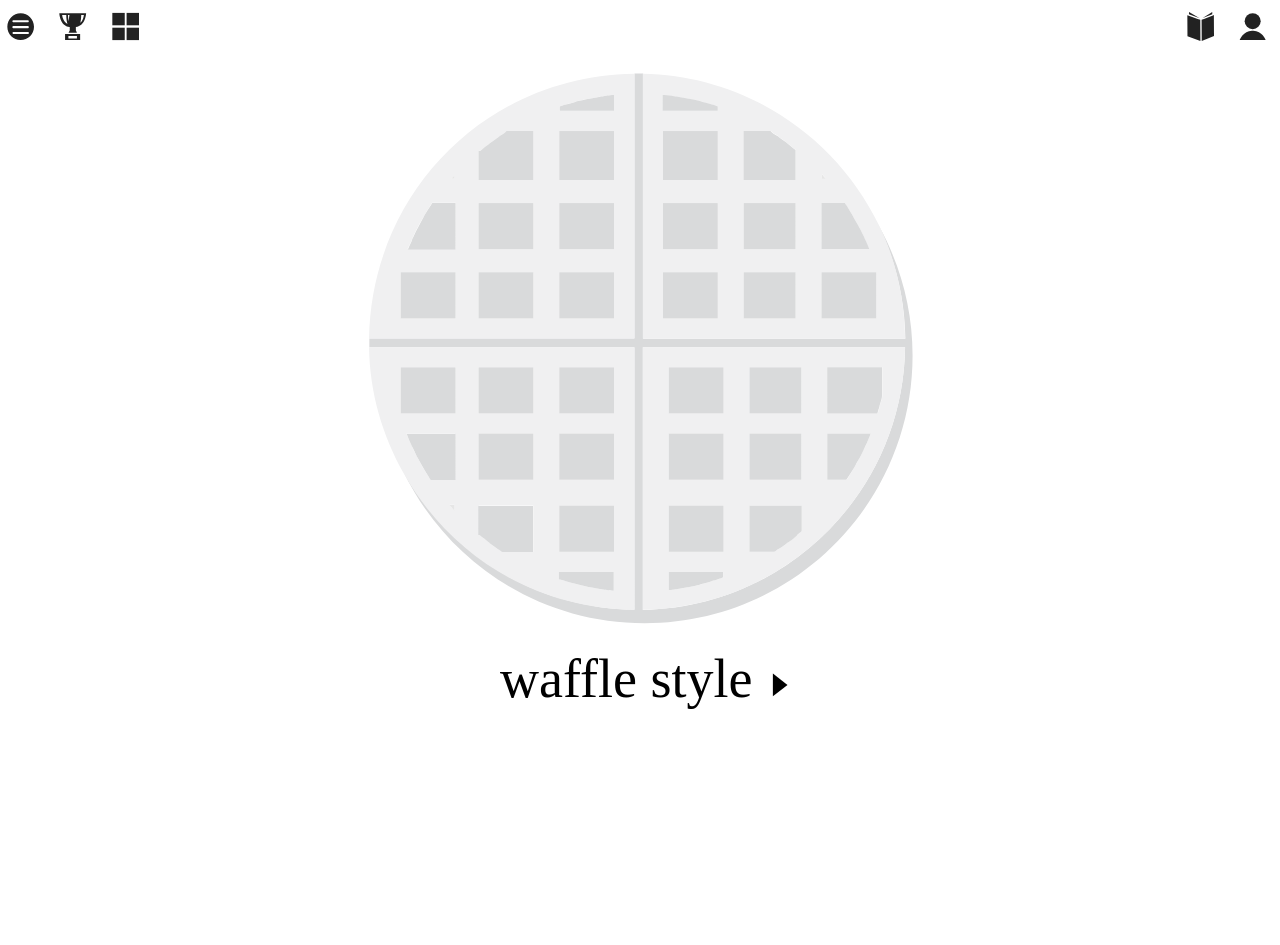
==== commit ca7b57d9: "Dynamic Page Load" ====
--- a/index.html
+++ b/index.html
@@ -26,7 +26,6 @@
                             <svg class="svgIcon" viewBox="0 0 30 25"><use xlink:href="images/svgicons.svg#gallery"></use></svg>
                         </a>
                     </section>
-
                     <section class="right" role="navigation">                    
                         <a class="item pageLink" data-file="book.html?v=1">
                             <svg class="svgIcon" viewBox="0 0 30 25"><use xlink:href="images/svgicons.svg#book"></use></svg>
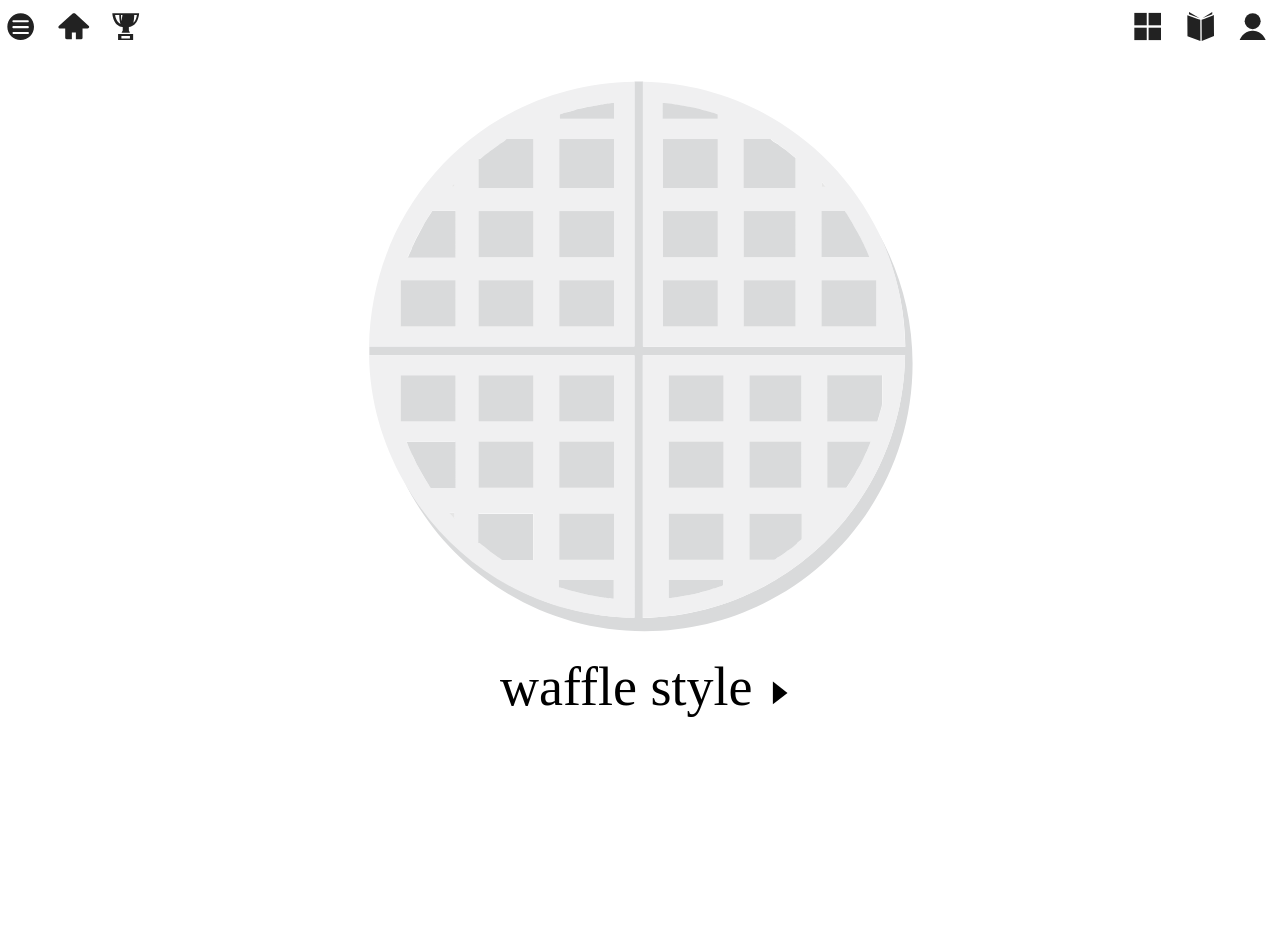
==== commit 87e947d2: "Dynamic Page Content" ====
--- a/index.html
+++ b/index.html
@@ -7,7 +7,9 @@
         <title>Waffle Style</title>
         <link rel="stylesheet" href="stylesheets/app.css" />
         <link href='http://fonts.googleapis.com/css?family=Corben:400,700|Quicksand' rel='stylesheet' type='text/css'>
+        <script src="bower_components/jquery/dist/jquery.min.js"></script>
         <script src="bower_components/modernizr/modernizr.js"></script>
+        <script src="js/app.js"></script>
     </head>
     <body>    
    
@@ -16,22 +18,25 @@
            <div class="inner-wrap">
                 <nav class="tab-bar top-bar" data-topbar role="navigation" data-options="sticky_on: small">
                     <section class="left" role="navigation">
-                        <a class="item left-off-canvas-toggle" href="#">
+                        <a class="item left-off-canvas-toggle" title="menu" href="#">
                             <svg class="svgIcon" viewBox="0 0 30 25"><use xlink:href="images/svgicons.svg#menu"></use></svg>
                         </a>
-                        <a class="item pageLink" data-file="directory.html?v=1">
+                        <a class="item pageLink" title="home" href="index.html">
+                            <svg class="svgIcon" viewBox="-1 1 30 25"><use xlink:href="images/svgicons.svg#home"></use></svg>
+                        </a>
+                        <a class="item pageLink" title="directory" href="directory.html">
                             <svg class="svgIcon" viewBox="0 0 30 25"><use xlink:href="images/svgicons.svg#leaderboard"></use></svg>
                         </a>
-                        <a class="item pageLink" data-file="gallery.html?v=1">
+                    </section>
+                    <section class="right" role="navigation"> 
+                        <a class="item pageLink" title="gallery" href="gallery.html">
                             <svg class="svgIcon" viewBox="0 0 30 25"><use xlink:href="images/svgicons.svg#gallery"></use></svg>
                         </a>
-                    </section>
-                    <section class="right" role="navigation">                    
-                        <a class="item pageLink" data-file="book.html?v=1">
+                        <a class="item pageLink" title="book" href="book.html">
                             <svg class="svgIcon" viewBox="0 0 30 25"><use xlink:href="images/svgicons.svg#book"></use></svg>
                         </a>
                         
-                        <a class="item right-off-canvas-toggle" href="#">
+                        <a class="item right-off-canvas-toggle" title="account" href="#">
                             <svg class="svgIcon" viewBox="0 0 30 25"><use xlink:href="images/svgicons.svg#account"></use></svg>
                         </a>
                     </section>
@@ -78,19 +83,29 @@
                   </ul>
                 </aside>
                
-               <div class="main-section home">
-                    <section class="main-content">
+               <div class="main-section">
+                    <section class="main-content" id="home">
+                        <div class="row">
+                            <div class="small-10 medium-7 small-centered columns">
+                                <section class="text-center">
+                                    <svg viewBox="5 0 192 198">
+                                        <use xlink:href="images/wafflesvg.svg#waffle-svg"></use>
+                                    </svg>
+                                    <h1 class="title">
+                                        <a class="pageLink" title="directory" href="directory.html"> waffle style <svg class="svgIcon" viewBox="0 0 30 25"><use xlink:href="images/svgicons.svg#right-arrow"></use></svg>
+                                        </a>
+                                    </h1>
+                                </section>
+                            </div>   
+                        </div>
                    </section>
-               </div>
+               </div><!--end of main-section-->
 
                <a class="exit-off-canvas"></a>
             </div>
         </div>
-
-        <script src="bower_components/jquery/dist/jquery.min.js"></script>
+        
         <script src="bower_components/foundation/js/foundation.min.js"></script>
-        <script src="js/app.js"></script>
-        
         <script>
             $(document).foundation();
         </script>
--- a/stylesheets/app.css
+++ b/stylesheets/app.css
@@ -9064,7 +9064,7 @@
 }
 /* line 45, ../scss/app.scss */
 .main-section {
-  padding: 1rem 0;
+  padding: 1.5rem 0;
 }
 
 /* line 48, ../scss/app.scss */
